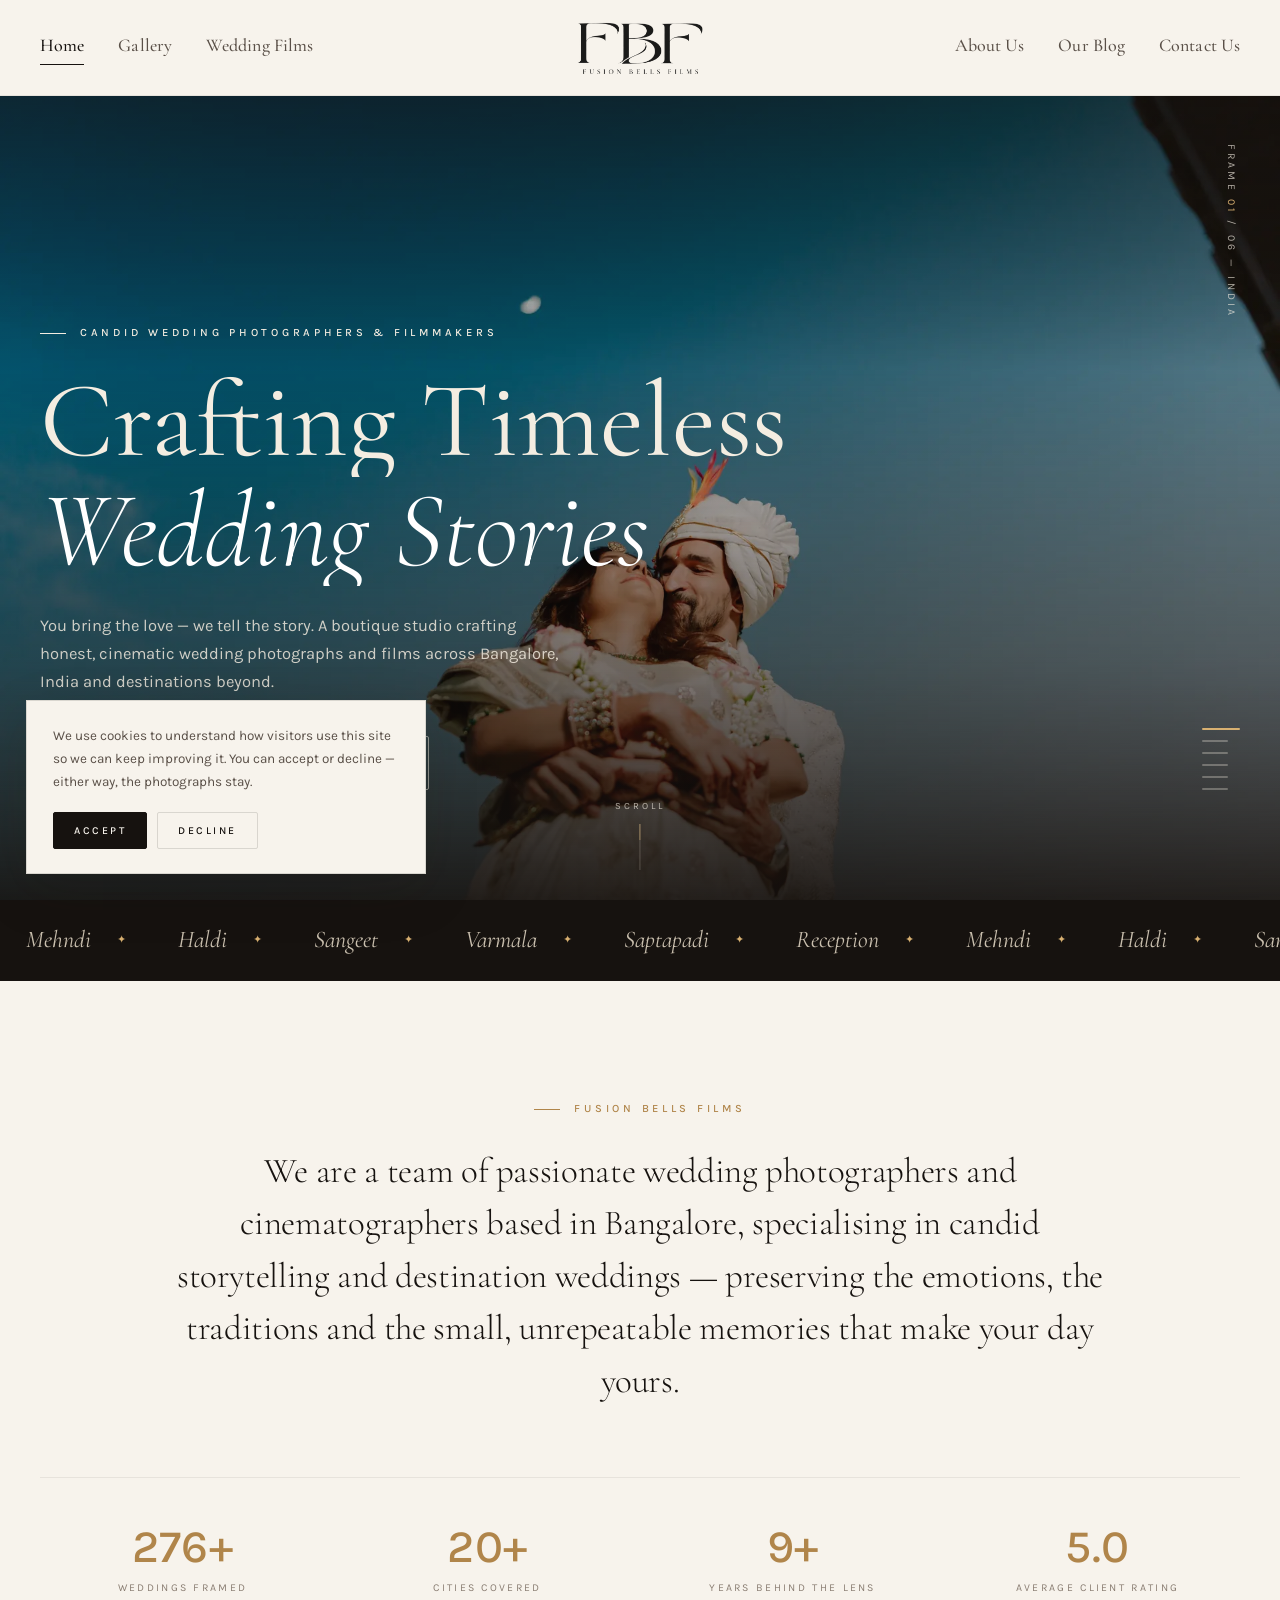
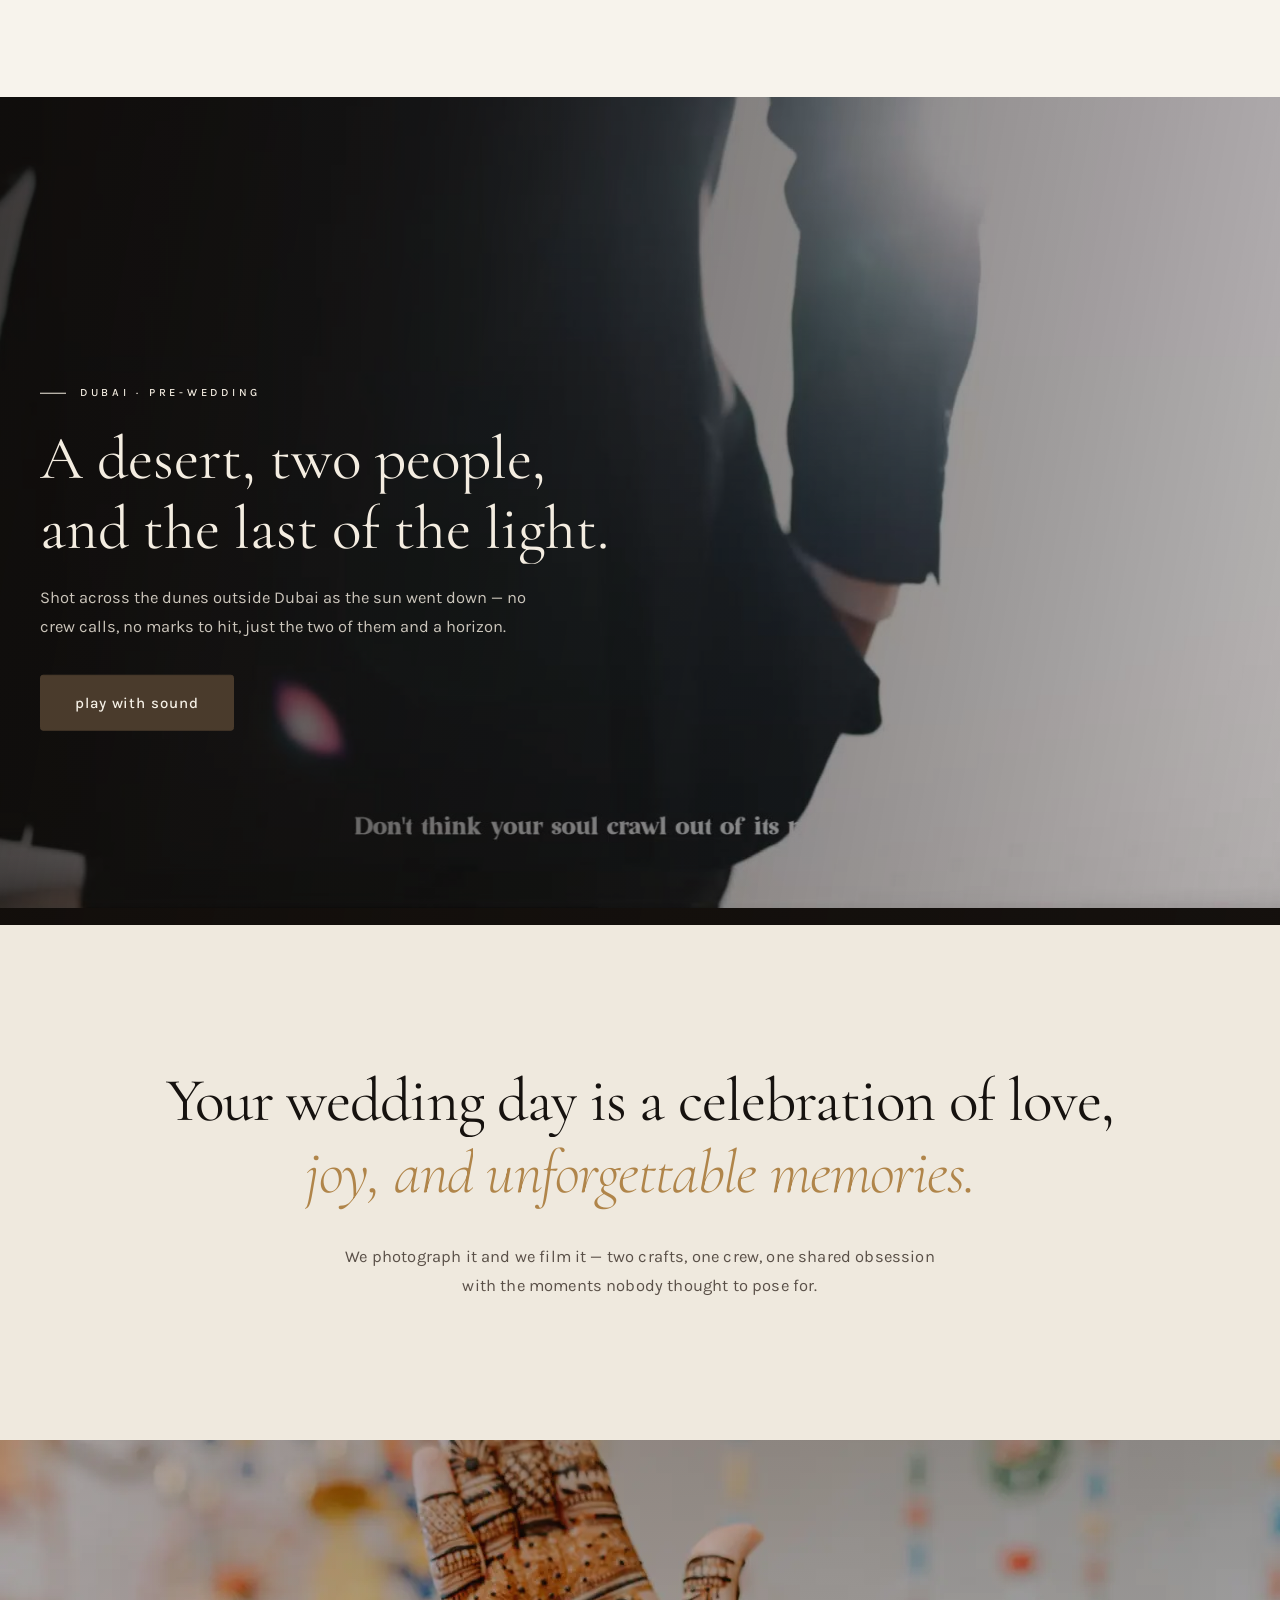
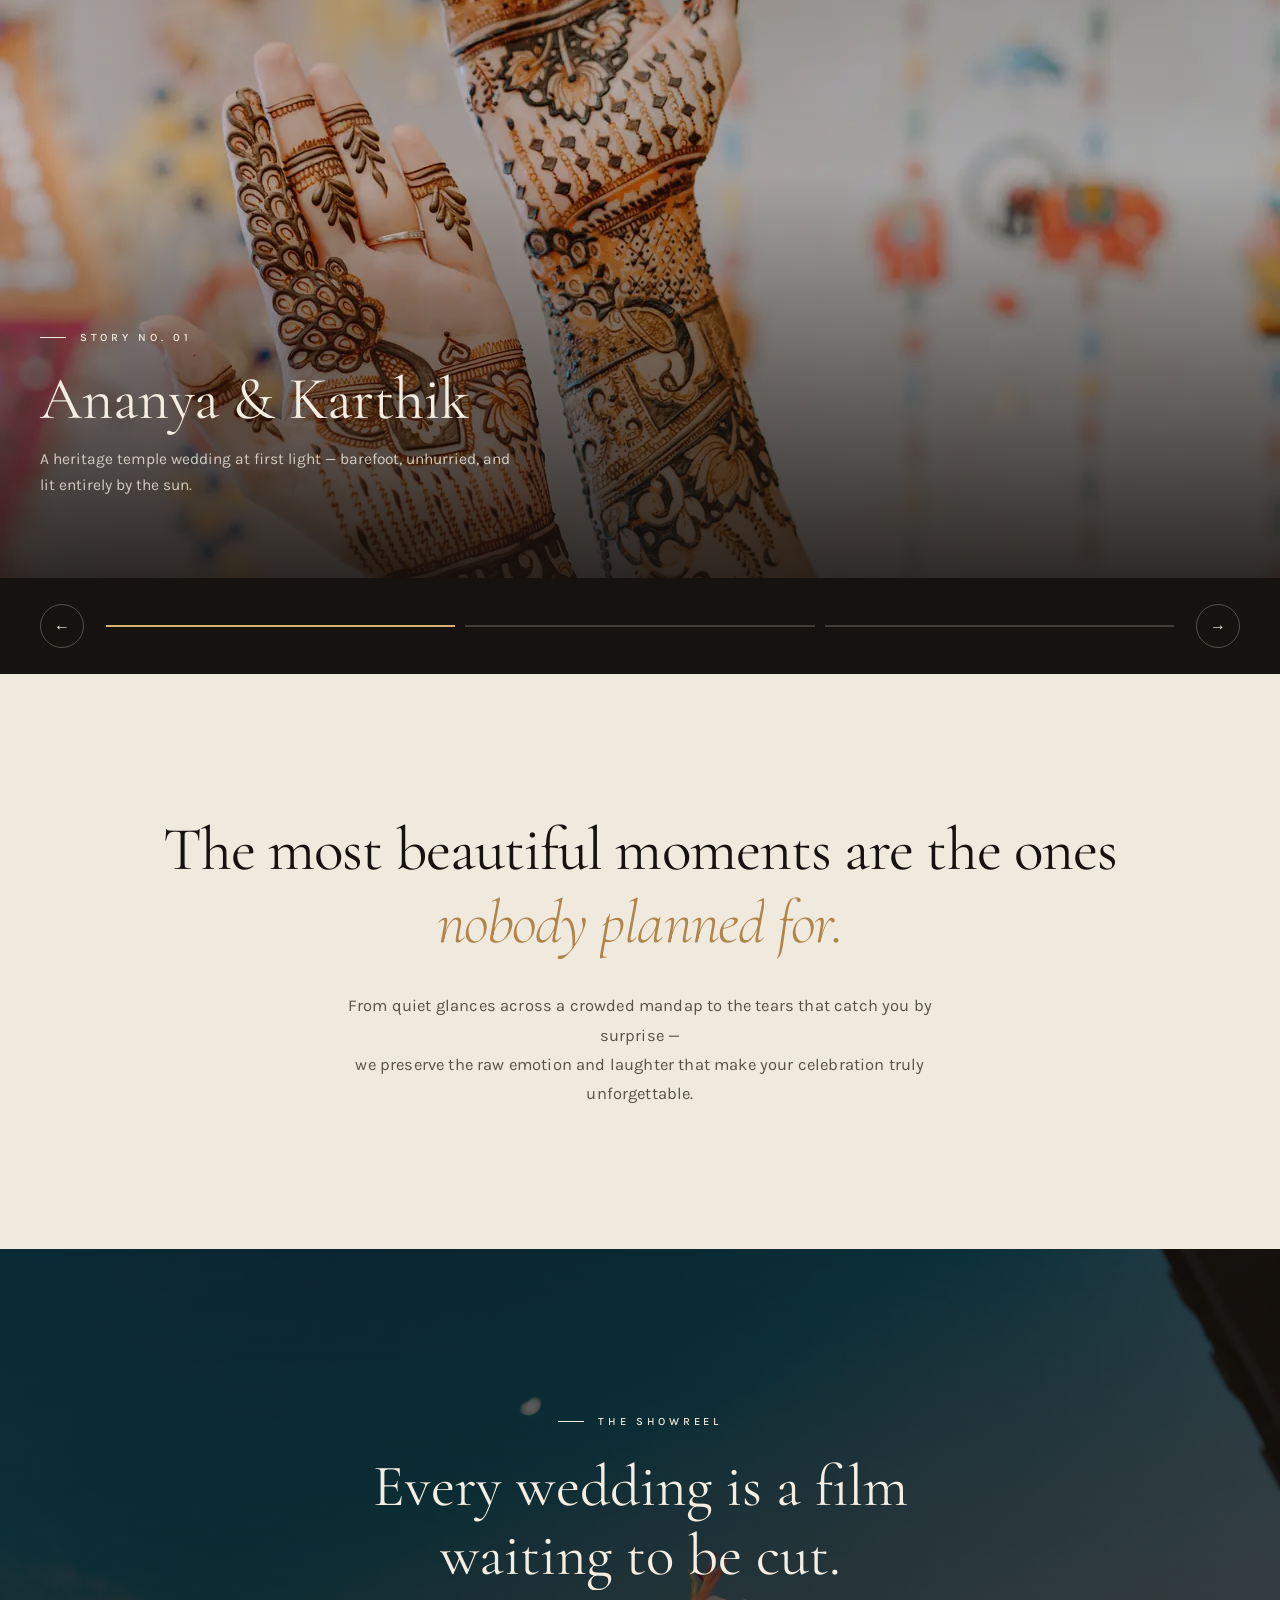
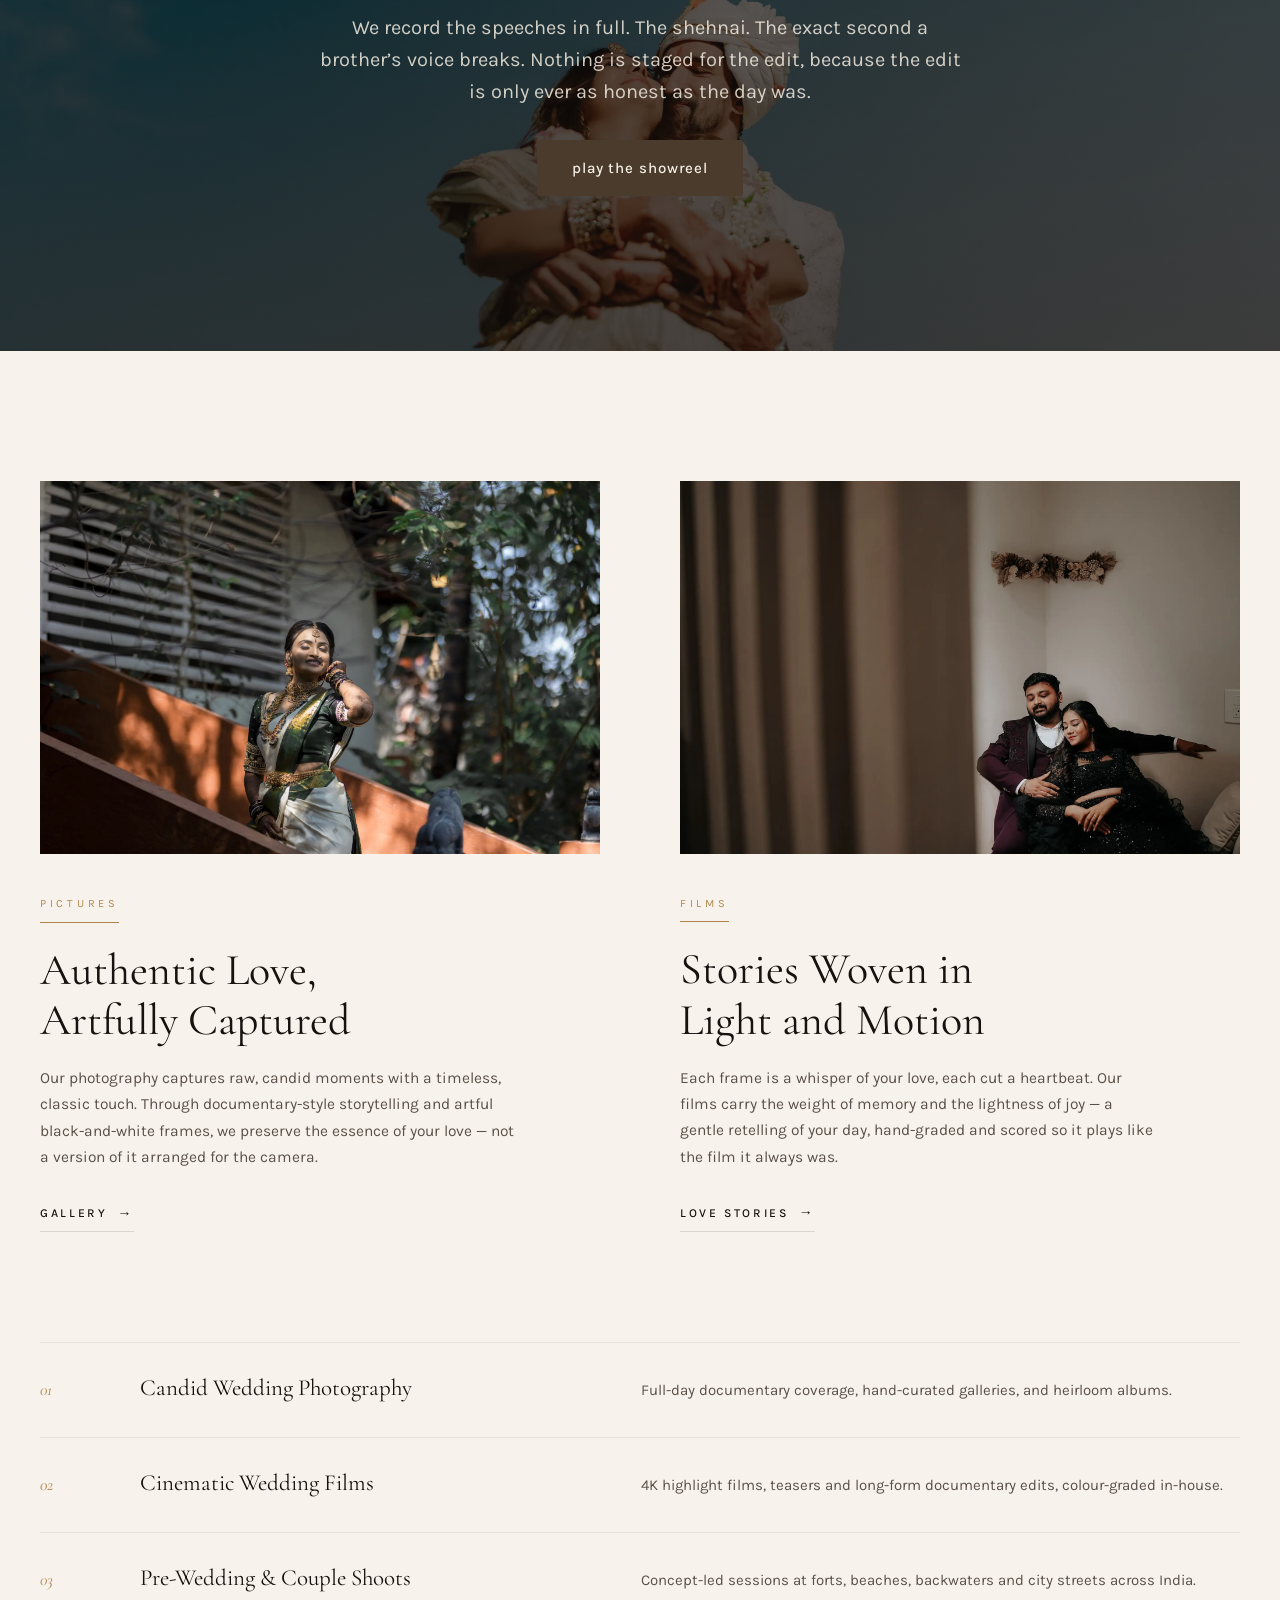
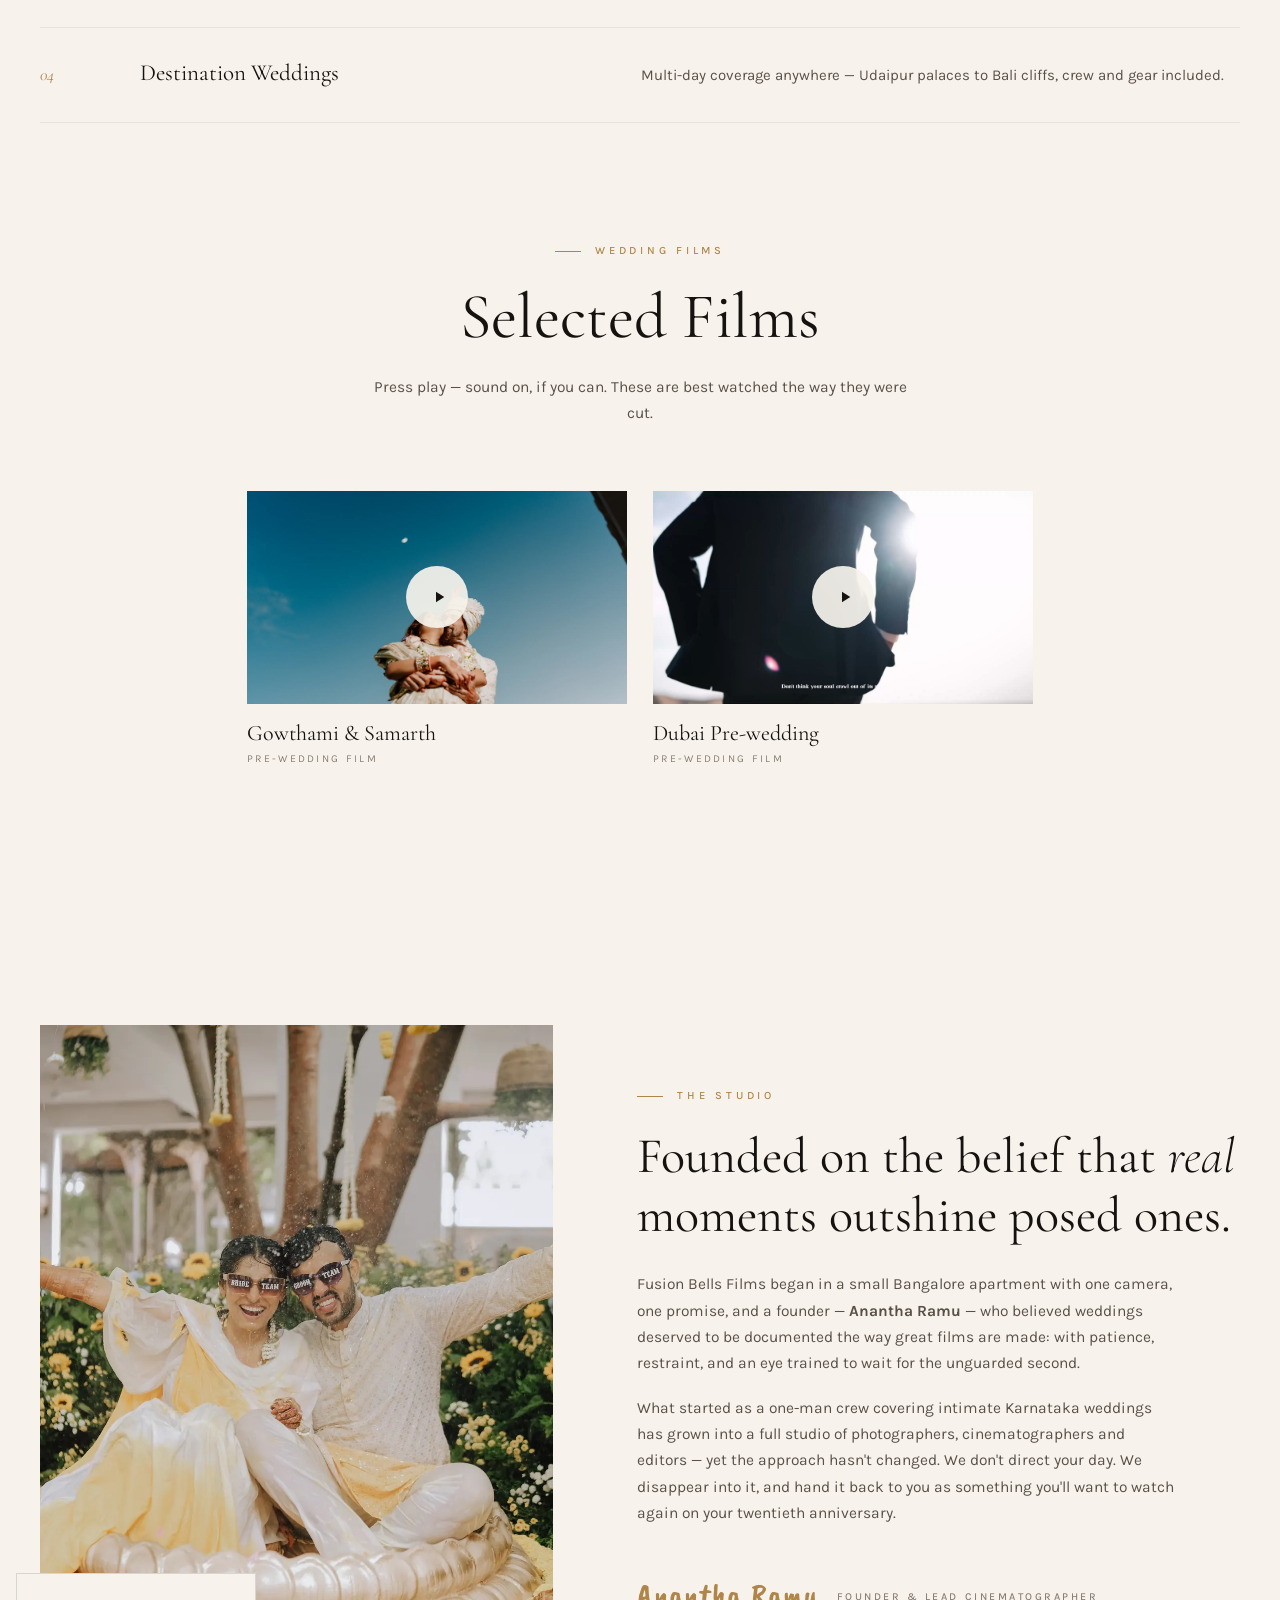
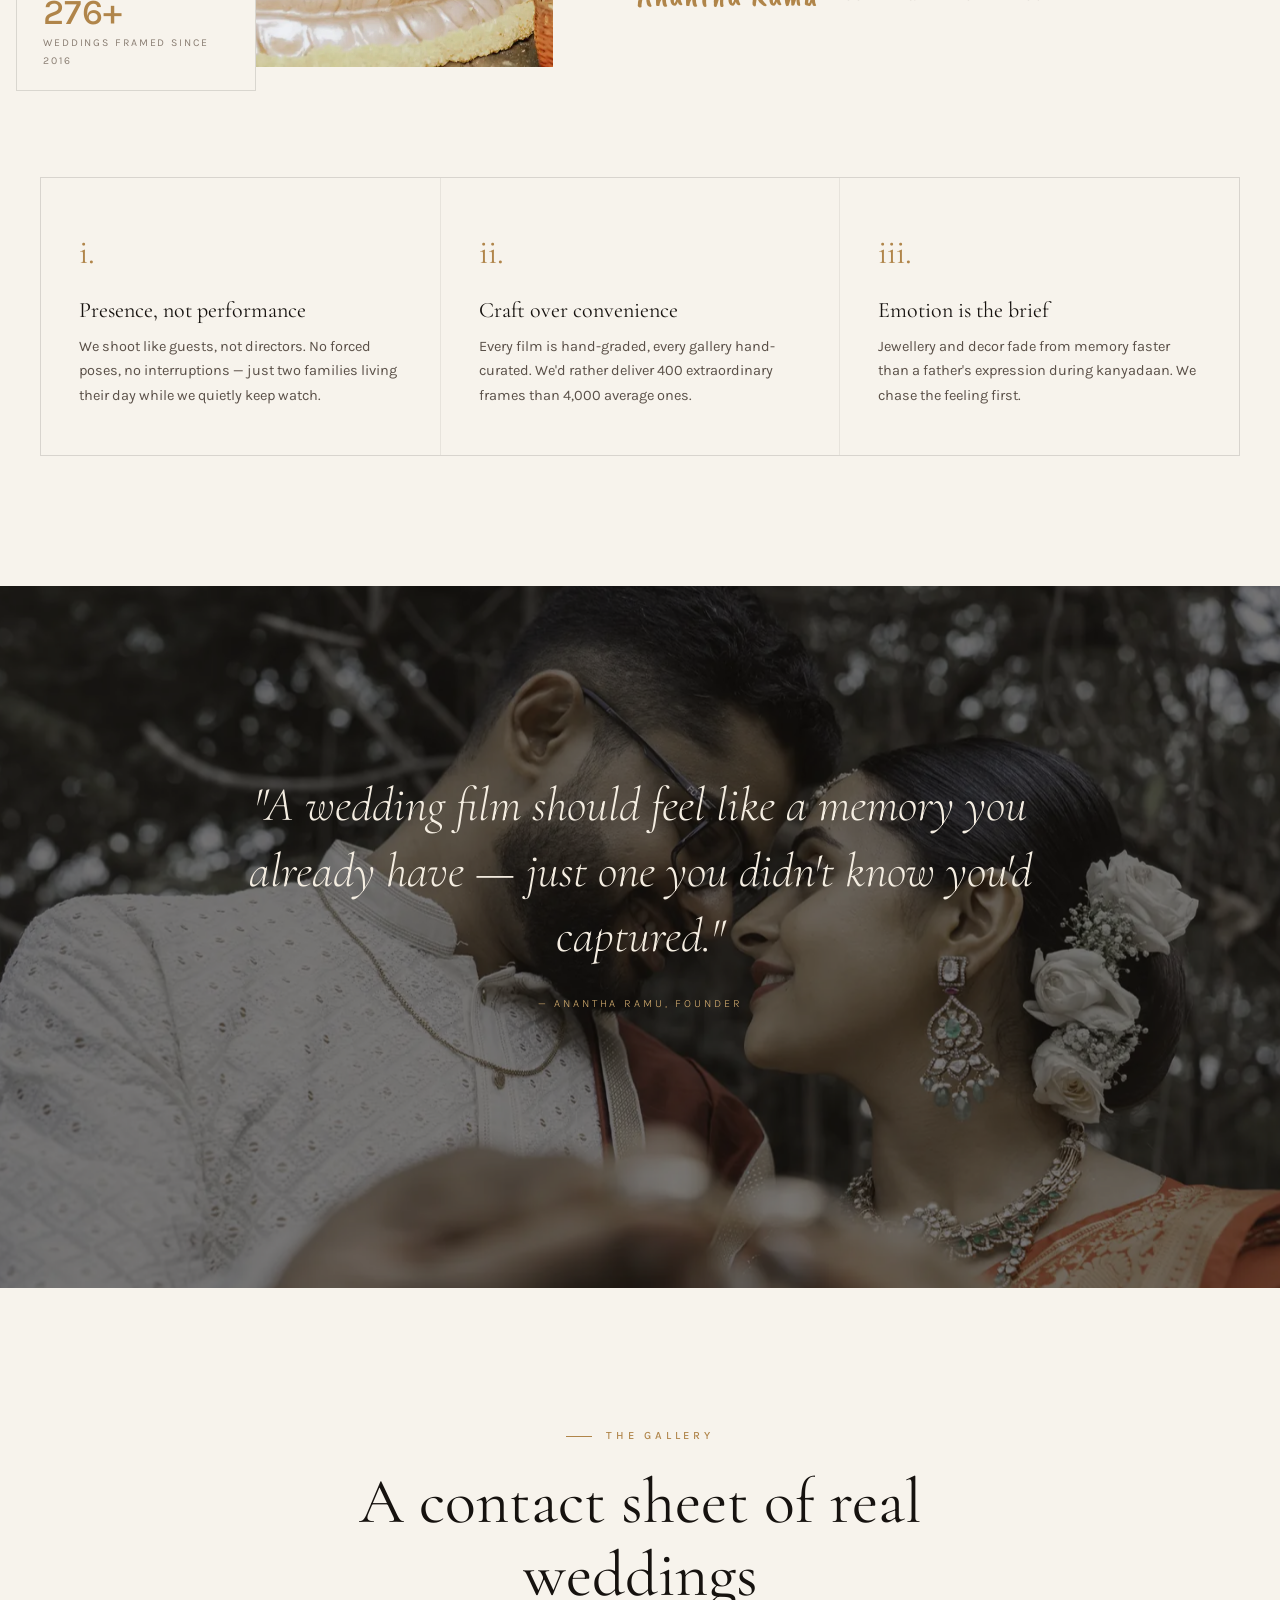
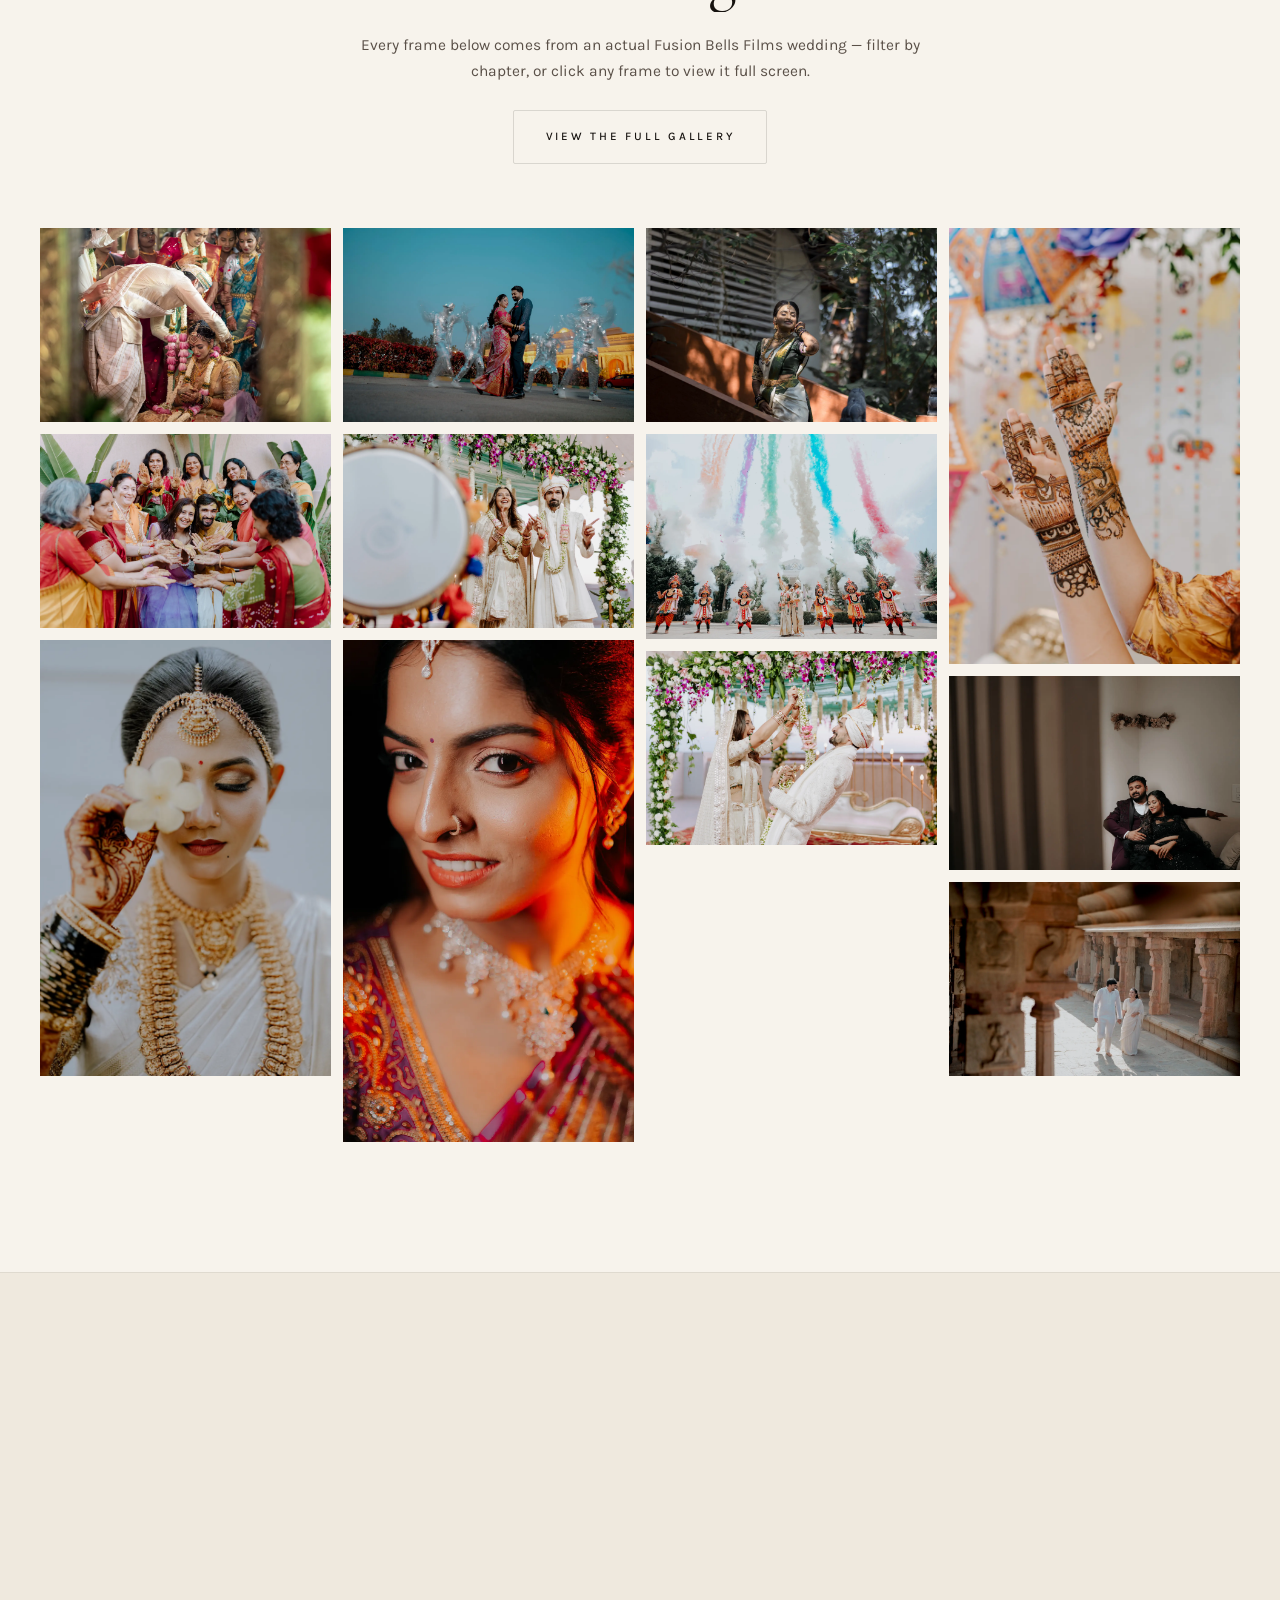
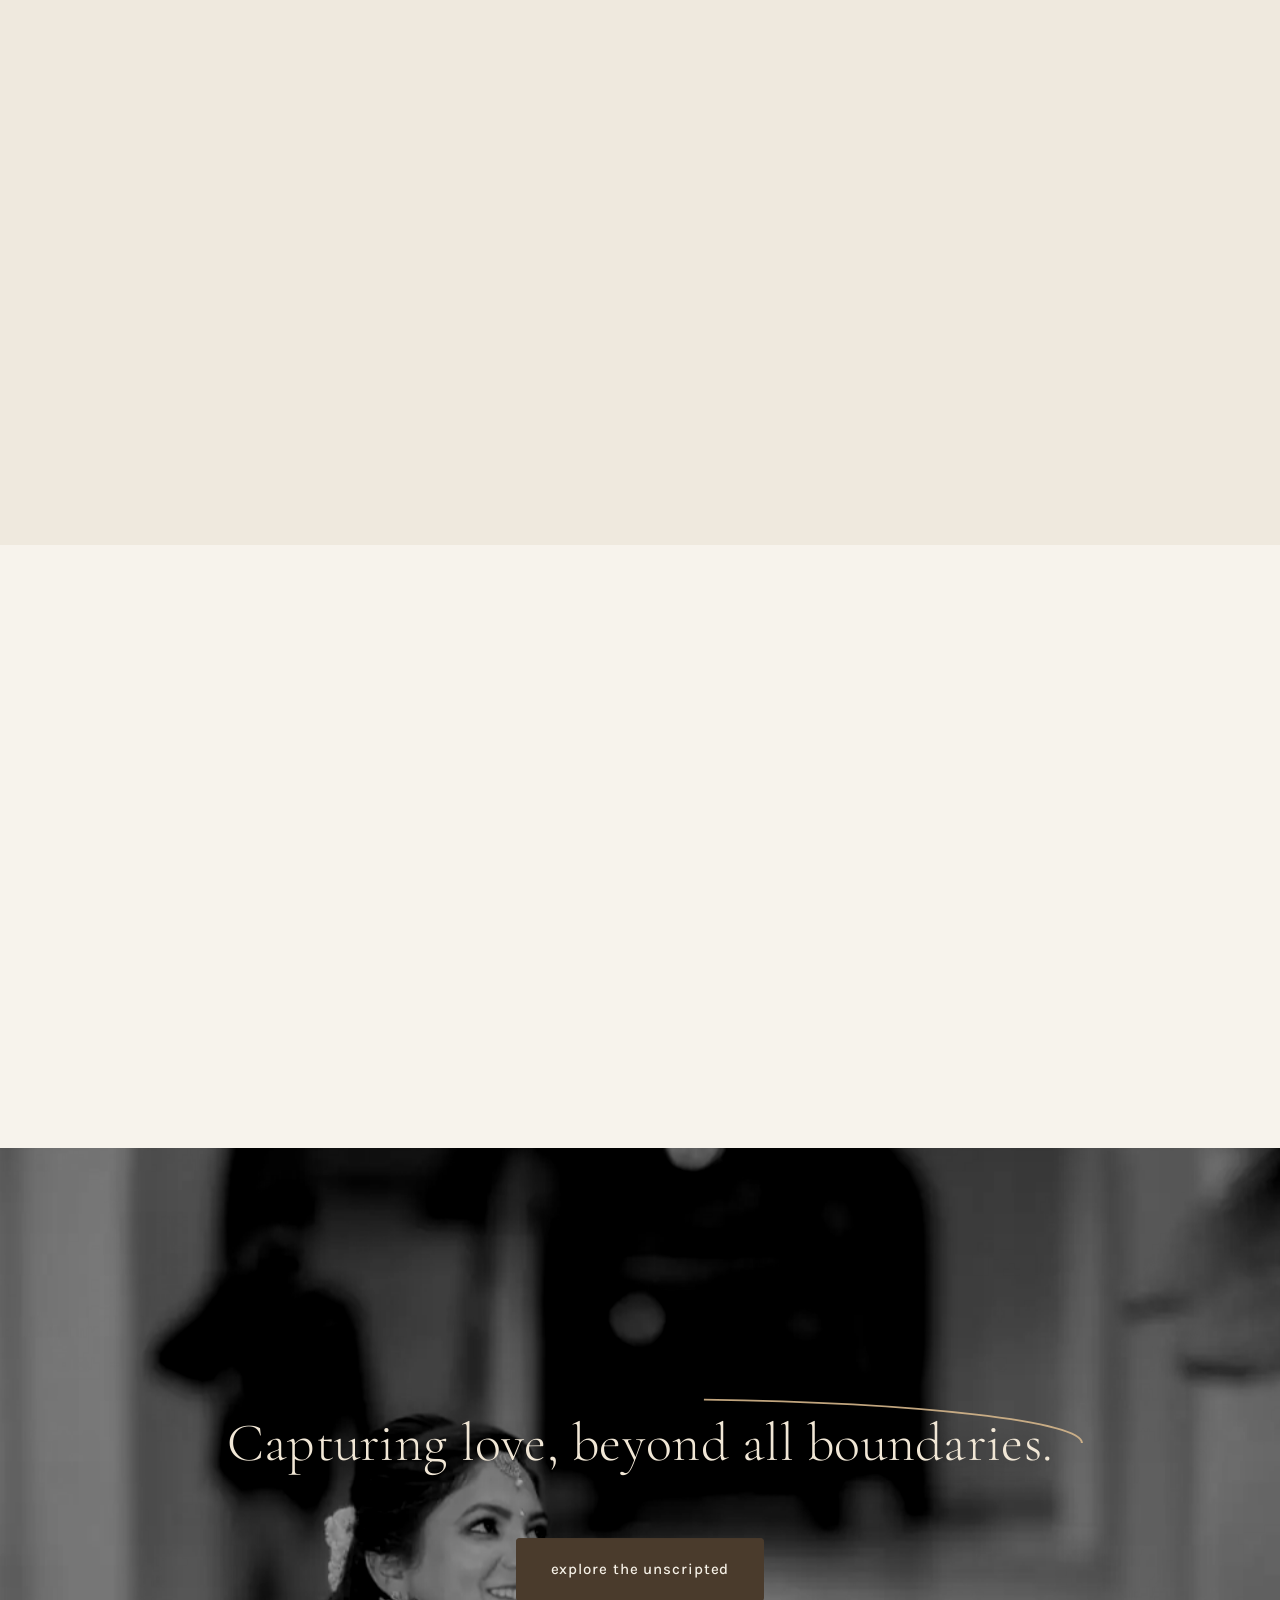
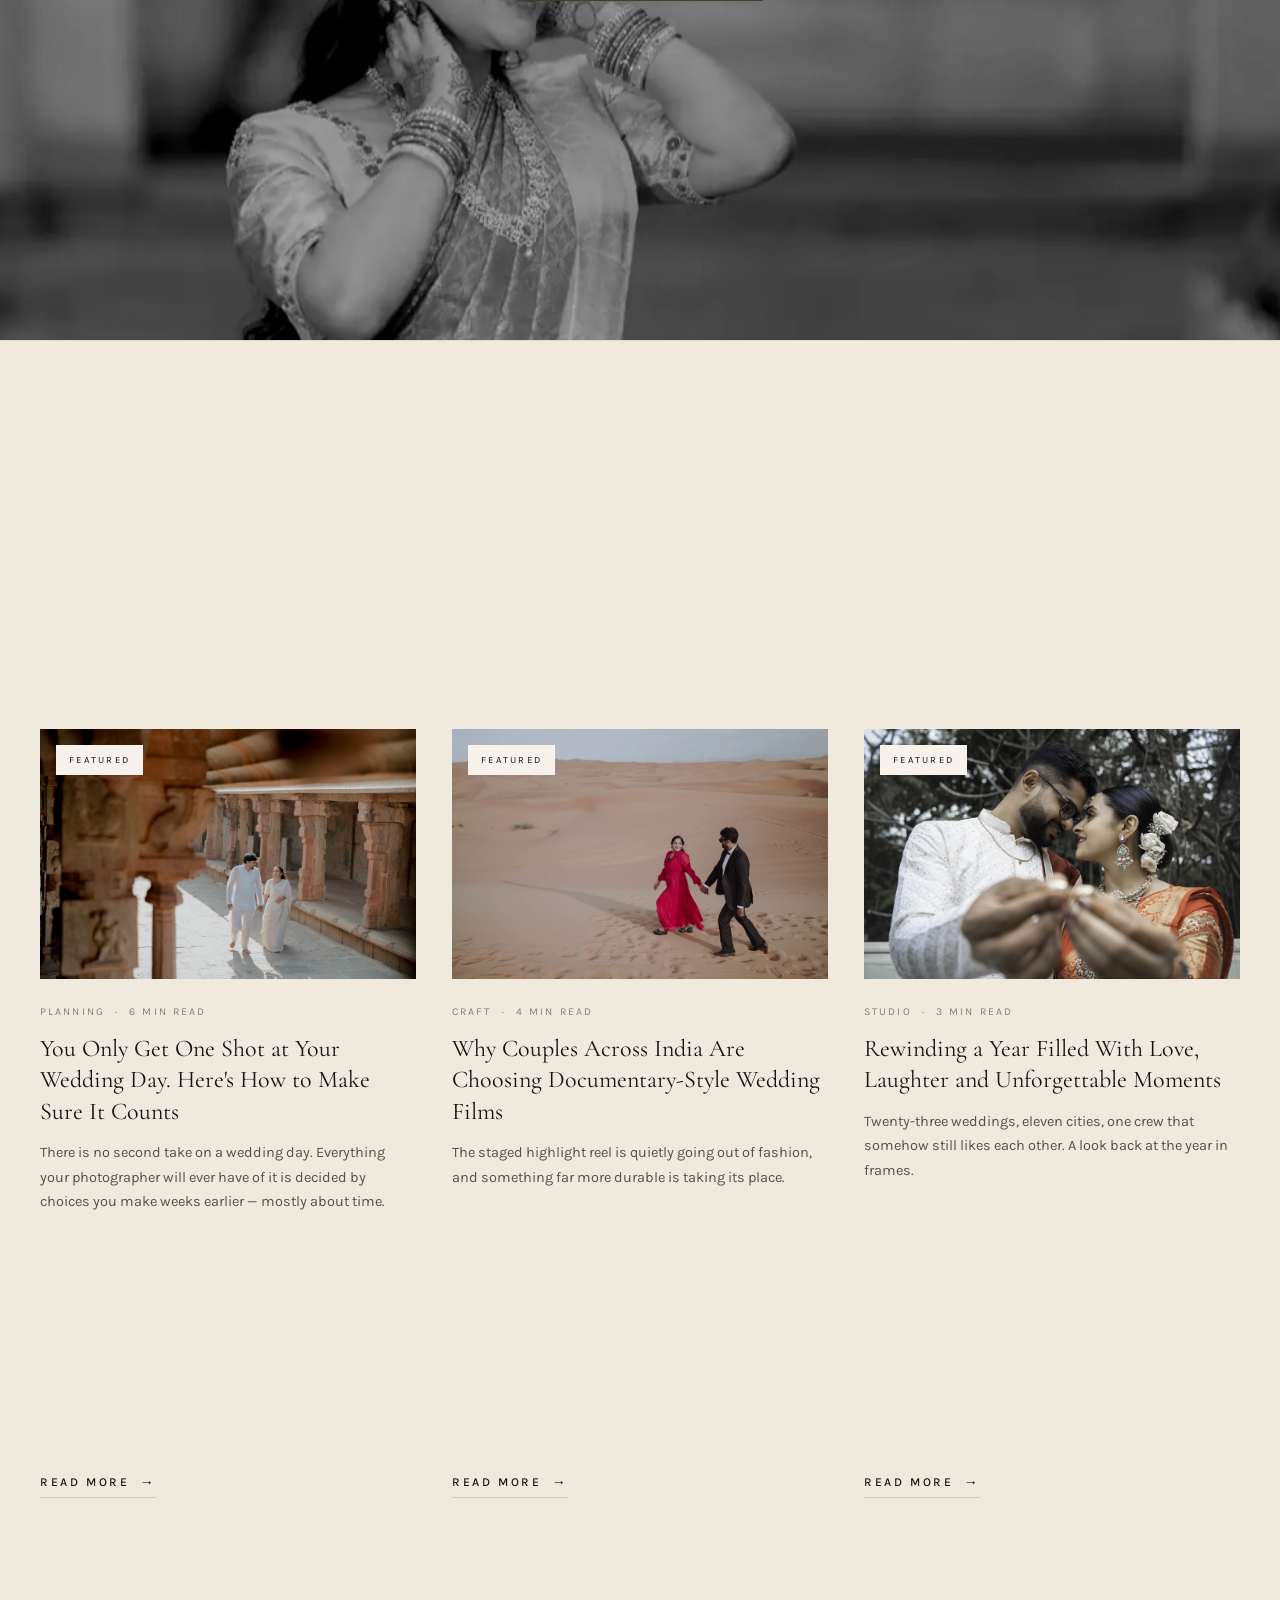
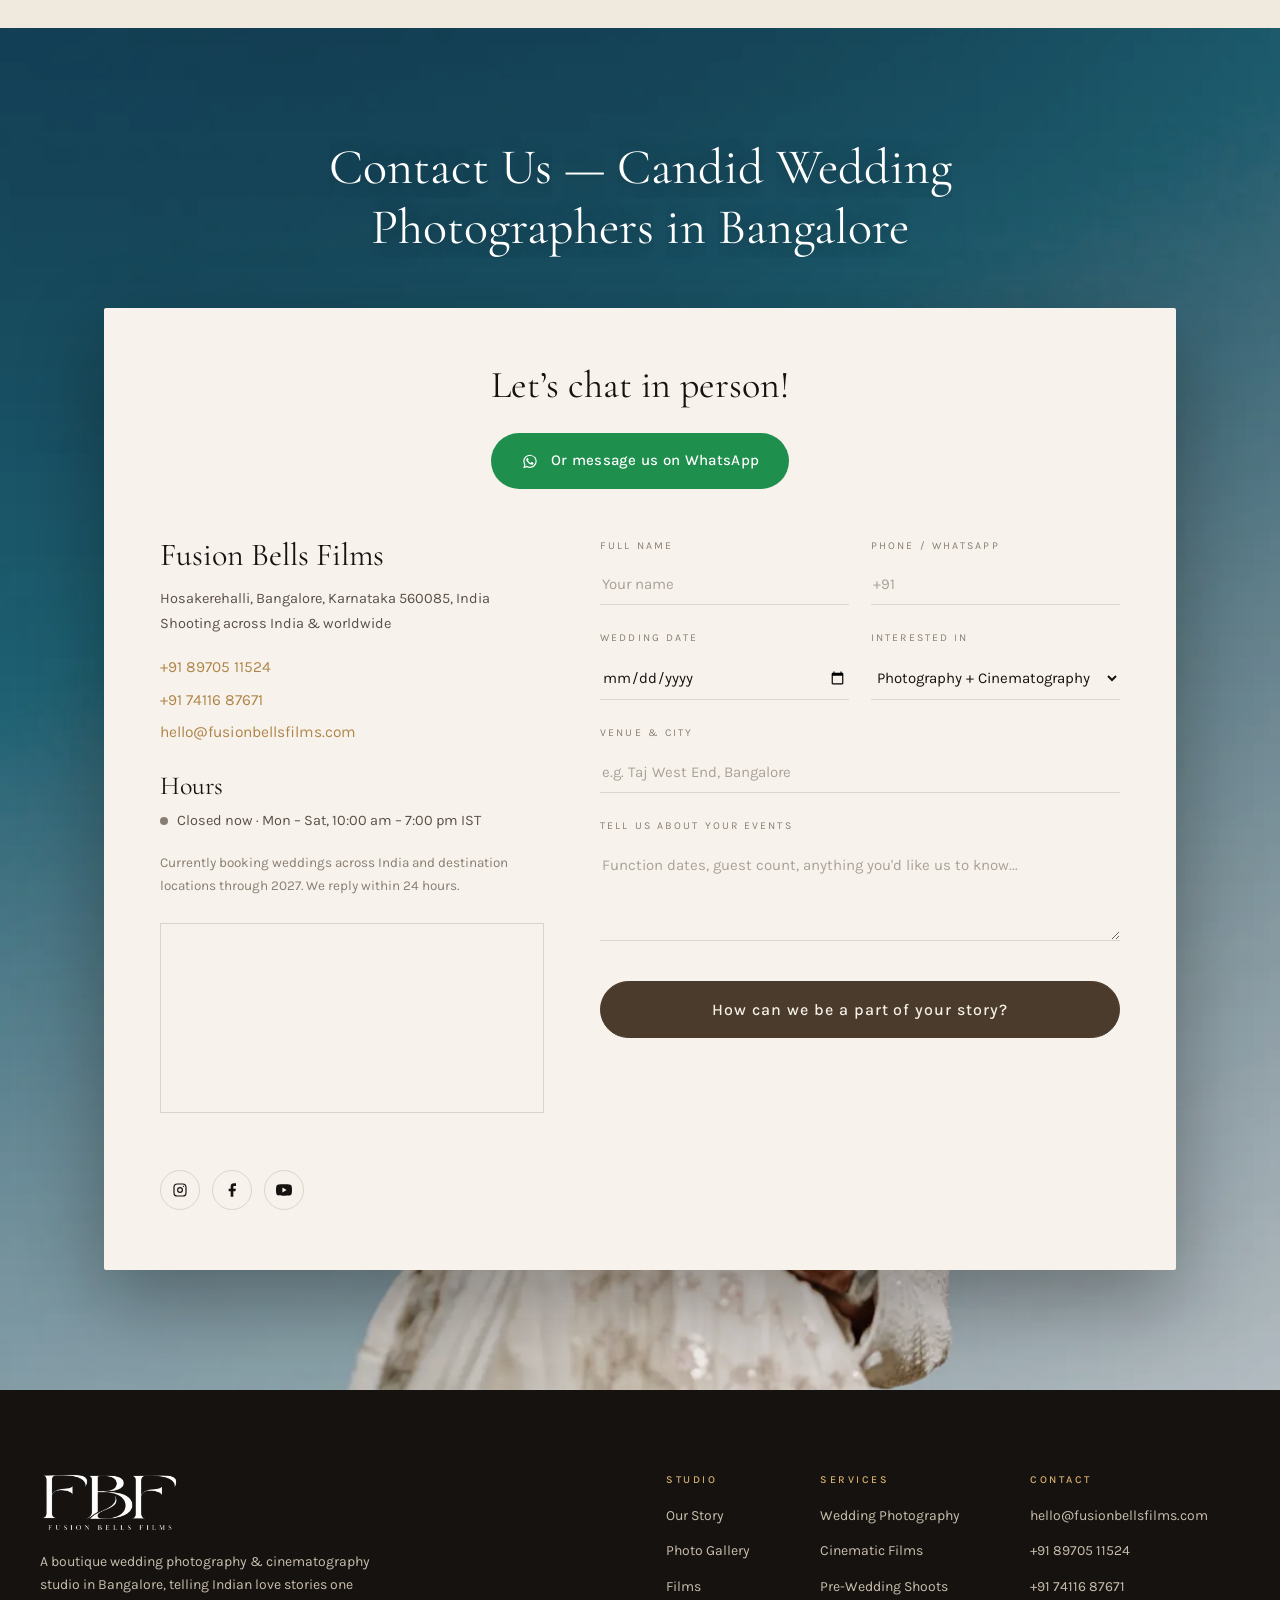
==== index.html @ 13d05eb2 "Update sitemap.xml with canonical image metadata and sync schema NAP address with Google Business Pr" ====
<!DOCTYPE html>
<html lang="en">
<head>
<meta charset="UTF-8">
<meta name="viewport" content="width=device-width, initial-scale=1.0">

<!-- Primary SEO Meta Tags -->
<title>Fusion Bells Films — Best Cinematic Wedding Photography & Films in India | Bangalore, Mumbai, Delhi, Goa</title>
<meta name="title" content="Fusion Bells Films — Best Cinematic Wedding Photography & Films in India | Bangalore, Mumbai, Delhi, Goa">
<meta name="description" content="Fusion Bells Films is India's premier luxury wedding photography & cinematic videography studio. Based in Bangalore, we capture candid moments, royal aesthetics & unforgettable love stories across India — Mumbai, Delhi, Goa, Jaipur, Udaipur, Kerala, Hyderabad & destination weddings worldwide. Led by award-winning cinematographer Anantha Ramu.">
<meta name="keywords" content="wedding photography india, best wedding photographer india, cinematic wedding films india, candid wedding photography, luxury indian wedding photographer, destination wedding photographer india, wedding photographer bengaluru, wedding photographer mumbai, wedding photographer delhi, wedding photographer goa, wedding photographer jaipur, wedding photographer udaipur, wedding photographer hyderabad, wedding photographer kerala, wedding photographer chennai, south indian wedding photography, north indian wedding photography, hindu wedding photographer, pre-wedding shoot india, couple shoot locations india, wedding videography india, 4k wedding film india, wedding cinematography, bridal portrait photography india, mehendi photography, haldi ceremony photographer, sangeet night photographer, reception photography india">
<meta name="author" content="Fusion Bells Films — Anantha Ramu">
<meta name="robots" content="index, follow, max-image-preview:large, max-snippet:-1, max-video-preview:-1">
<link rel="canonical" href="https://fusionbellsfilms.com/">

<!-- Geo & Local SEO — Primary: Bangalore, Serving: All India -->
<meta name="geo.region" content="IN">
<meta name="geo.placename" content="India">
<meta name="geo.position" content="12.9333305;77.5361861">
<meta name="ICBM" content="12.9333305, 77.5361861">

<!-- Open Graph / Facebook / WhatsApp -->
<meta property="og:type" content="website">
<meta property="og:url" content="https://fusionbellsfilms.com/">
<meta property="og:title" content="Fusion Bells Films — India's Best Cinematic Wedding Photography & Films">
<meta property="og:description" content="India's premier luxury wedding photography & cinematic videography studio. Crafting honest, cinematic love stories across Bangalore, Mumbai, Delhi, Goa, Jaipur, Udaipur, Kerala & worldwide destination weddings.">
<meta property="og:image" content="https://lh3.googleusercontent.com/d/1tW6i02qYJrr94DZh-M144HtvmTKJtkH-=w1200">
<meta property="og:site_name" content="Fusion Bells Films">
<meta property="og:locale" content="en_IN">

<!-- Twitter Cards -->
<meta name="twitter:card" content="summary_large_image">
<meta name="twitter:url" content="https://fusionbellsfilms.com/">
<meta name="twitter:title" content="Fusion Bells Films — India's Best Cinematic Wedding Photography & Films">
<meta name="twitter:description" content="Every vow, told like a film. India's premier luxury wedding photography & cinematography — Bangalore, Mumbai, Delhi, Goa, Jaipur, Udaipur, Kerala & worldwide.">
<meta name="twitter:image" content="https://lh3.googleusercontent.com/d/1tW6i02qYJrr94DZh-M144HtvmTKJtkH-=w1200">

<!-- Theme & Mobile styling -->
<meta name="theme-color" content="#F7F3EC">
<meta name="msapplication-TileColor" content="#14100D">

<!-- Fonts & Preconnect -->
<link rel="preconnect" href="https://fonts.googleapis.com">
<link rel="preconnect" href="https://fonts.gstatic.com" crossorigin>
<link href="https://fonts.googleapis.com/css2?family=Bodoni+Moda:opsz,wght@6..96,600;6..96,700&family=Caveat+Brush&family=Cormorant+Garamond:ital,wght@0,300;0,400;0,500;0,600;1,300;1,400;1,500&family=Karla:ital,wght@0,300;0,400;0,500;0,600;1,400&family=Kaushan+Script&family=Permanent+Marker&family=Playfair+Display:ital,wght@0,600;0,700;1,600&family=Plus+Jakarta+Sans:wght@500;600;700&family=Sedgwick+Ave+Display&display=swap" rel="stylesheet">
<link rel="icon" type="image/png" href="images/logo-mark.png">
<link rel="stylesheet" href="styles.css">

<!-- JSON-LD Structured Data Schema for Google Rich Snippets -->
<script type="application/ld+json">
{
  "@context": "https://schema.org",
  "@type": ["PhotographyBusiness", "ProfessionalService", "LocalBusiness"],
  "name": "Fusion Bells Films",
  "alternateName": "Fusion Bells Wedding Photography & Cinematography",
  "image": "https://lh3.googleusercontent.com/d/1tW6i02qYJrr94DZh-M144HtvmTKJtkH-=w1200",
  "@id": "https://fusionbellsfilms.com/#business",
  "url": "https://fusionbellsfilms.com/",
  "telephone": "+91-8970511524",
  "contactPoint": [
    { "@type": "ContactPoint", "telephone": "+91-8970511524", "contactType": "customer service", "areaServed": "IN" },
    { "@type": "ContactPoint", "telephone": "+91-7411687671", "contactType": "bookings", "areaServed": "IN" }
  ],
  "email": "hello@fusionbellsfilms.com",
  "priceRange": "₹₹₹",
  "openingHoursSpecification": {
    "@type": "OpeningHoursSpecification",
    "dayOfWeek": ["Monday","Tuesday","Wednesday","Thursday","Friday","Saturday"],
    "opens": "10:00",
    "closes": "19:00"
  },
  "founder": {
    "@type": "Person",
    "name": "Anantha Ramu",
    "jobTitle": "Founder & Lead Cinematographer"
  },
  "address": {
    "@type": "PostalAddress",
    "streetAddress": "59/21, 8th Main, 6th Cross Rd, Dwaraka Nagar, Hosakerehalli",
    "addressLocality": "Bengaluru",
    "addressRegion": "Karnataka",
    "postalCode": "560085",
    "addressCountry": "IN"
  },
  "geo": {
    "@type": "GeoCoordinates",
    "latitude": 12.9333305,
    "longitude": 77.5361861
  },
  "areaServed": [
    { "@type": "Country", "name": "India" },
    { "@type": "City", "name": "Bangalore" },
    { "@type": "City", "name": "Mysuru" },
    { "@type": "City", "name": "Mumbai" },
    { "@type": "City", "name": "Delhi" },
    { "@type": "City", "name": "Goa" },
    { "@type": "City", "name": "Jaipur" },
    { "@type": "City", "name": "Udaipur" },
    { "@type": "City", "name": "Hyderabad" },
    { "@type": "City", "name": "Chennai" },
    { "@type": "City", "name": "Kochi" },
    { "@type": "City", "name": "Pune" },
    { "@type": "City", "name": "Kolkata" },
    { "@type": "City", "name": "Ahmedabad" },
    { "@type": "AdministrativeArea", "name": "Karnataka" },
    { "@type": "AdministrativeArea", "name": "Kerala" },
    { "@type": "AdministrativeArea", "name": "Rajasthan" },
    { "@type": "AdministrativeArea", "name": "Maharashtra" },
    { "@type": "AdministrativeArea", "name": "Tamil Nadu" }
  ],
  "aggregateRating": {
    "@type": "AggregateRating",
    "ratingValue": "5",
    "bestRating": "5",
    "ratingCount": "180"
  },
  "sameAs": [
    "https://instagram.com/fusionbellsfilms",
    "https://facebook.com/fusionbellsfilms",
    "https://youtube.com/@fusionbellsfilms"
  ],
  "hasOfferCatalog": {
    "@type": "OfferCatalog",
    "name": "Wedding Media Services",
    "itemListElement": [
      {
        "@type": "Offer",
        "itemOffered": {
          "@type": "Service",
          "name": "Candid Wedding Photography",
          "description": "High-end candid wedding photography across India — capturing real, unposed moments at Hindu, Muslim, Christian & Sikh weddings."
        }
      },
      {
        "@type": "Offer",
        "itemOffered": {
          "@type": "Service",
          "name": "Cinematic Wedding Films",
          "description": "4K cinematic wedding highlight films, teasers & documentary storytelling — available across all Indian cities and international destinations."
        }
      },
      {
        "@type": "Offer",
        "itemOffered": {
          "@type": "Service",
          "name": "Pre-Wedding & Couple Shoots",
          "description": "Artistic, concept-driven couple and pre-wedding photo/video sessions at iconic Indian locations — Goa beaches, Rajasthan forts, Kerala backwaters, Himalayan mountains & more."
        }
      },
      {
        "@type": "Offer",
        "itemOffered": {
          "@type": "Service",
          "name": "Destination Wedding Coverage",
          "description": "Complete multi-day destination wedding coverage — palace weddings in Udaipur & Jaipur, beach weddings in Goa & Kerala, luxury resort weddings across India, Thailand, Bali, Dubai & Europe."
        }
      }
    ]
  }
}
</script>
</head>
<body>

<!-- ============ PAGE LOADER ============ -->
<div class="loader" id="loader">
  <div class="loader-inner">
    <img src="images/logo-wordmark.png" alt="" class="loader-mark">
    <span class="loader-word">Fusion Bells Films</span>
    <span class="loader-bar"><i></i></span>
  </div>
</div>

<!-- ============ NAV ============ -->
<header class="site-nav" id="siteNav">
  <div class="wrap nav-inner">
    <nav class="nav-links nav-left" aria-label="Primary">
      <a href="#home">Home</a>
      <a href="gallery.html">Gallery</a>
      <a href="#films">Wedding Films</a>
    </nav>

    <a href="#home" class="brand" aria-label="Fusion Bells Films — home">
      <img src="images/logo-wordmark.png" alt="Fusion Bells Films" class="brand-mark">
    </a>

    <nav class="nav-links nav-right" aria-label="Secondary">
      <a href="#story">About Us</a>
      <a href="#journal">Our Blog</a>
      <a href="#contact">Contact Us</a>
    </nav>

    <button class="nav-toggle" id="navToggle" aria-label="Open menu" aria-expanded="false">
      <span class="nt-label" id="ntLabel">Menu</span>
      <span class="nt-bars"><i></i><i></i></span>
    </button>
  </div>
  <div class="scroll-progress" aria-hidden="true"><i id="scrollProgress"></i></div>
</header>

<!-- ============ FULLSCREEN MENU OVERLAY ============ -->
<div class="menu-overlay" id="menuOverlay">
  <div class="menu-inner wrap">
    <div class="menu-links">
      <a href="#home"><em>01</em>Home</a>
      <a href="gallery.html"><em>02</em>Gallery</a>
      <a href="#films"><em>03</em>Wedding Films</a>
      <a href="#story"><em>04</em>About Us</a>
      <a href="#reviews"><em>05</em>Reviews</a>
      <a href="#journal"><em>06</em>Our Blog</a>
      <a href="#contact"><em>07</em>Contact Us</a>
    </div>
    <div class="menu-aside">
      <div class="ma-block">
        <span class="lbl">Studio</span>
        <p>Hosakerehalli, Bangalore 560085<br>Shooting across India &amp; worldwide</p>
      </div>
      <div class="ma-block">
        <span class="lbl">Enquiries</span>
        <p><a href="tel:+918970511524">+91 89705 11524</a><br><a href="tel:+917411687671">+91 74116 87671</a><br><a href="mailto:hello@fusionbellsfilms.com">hello@fusionbellsfilms.com</a></p>
      </div>
      <div class="ma-block">
        <span class="lbl">Follow</span>
        <p><a href="https://instagram.com/fusionbellsfilms" target="_blank" rel="noopener">Instagram</a> &nbsp;/&nbsp; <a href="https://youtube.com/@fusionbellsfilms" target="_blank" rel="noopener">YouTube</a> &nbsp;/&nbsp; <a href="https://facebook.com/fusionbellsfilms" target="_blank" rel="noopener">Facebook</a></p>
      </div>
    </div>
  </div>
</div>

<!-- ============ HERO CAROUSEL ============ -->
<section class="hero" id="home" data-fx="hero">
  <div class="hero-slides" id="heroSlides" data-fx-bg>
    <div class="hero-slide active" style="background-image:url('images/embrace-sky.webp')"></div>
    <div class="hero-slide" style="background-image:url('images/smoke-cannons.webp')"></div>
    <div class="hero-slide" style="background-image:url('images/hero-garland.webp')"></div>
    <div class="hero-slide" style="background-image:url('images/haldi-hands-circle.webp')"></div>
    <div class="hero-slide" style="background-image:url('images/varmala-moment.webp')"></div>
    <div class="hero-slide" style="background-image:url('images/mandap-laughter.webp')"></div>
  </div>

  <!-- Showcase film. src is attached by app.js only on wide screens, with data
       saving off and motion allowed; the photo carousel above is the fallback. -->
  <video class="hero-video" id="heroVideo" data-fx-bg muted loop playsinline preload="none"
         aria-hidden="true"></video>

  <button class="hero-sound" id="heroSound" type="button" hidden aria-label="Turn sound on">
    <svg viewBox="0 0 24 24" width="16" height="16" fill="currentColor" aria-hidden="true"><path d="M4 9v6h4l5 4V5L8 9H4z"/></svg>
    <span id="heroSoundLabel">Sound on</span>
  </button>

  <div class="hero-frame-count" data-fx-chrome>FRAME <span id="frameNo">01</span> / 06 — INDIA</div>

  <div class="wrap hero-content" data-fx-copy>
    <div class="hero-text">
      <span class="eyebrow light">Candid Wedding Photographers &amp; Filmmakers</span>
      <h1 class="hero-title split">Crafting Timeless<br><span class="italic">Wedding Stories</span></h1>
      <p class="hero-sub">You bring the love — we tell the story. A boutique studio crafting honest, cinematic wedding photographs and films across Bangalore, India and destinations beyond.</p>
      <div class="hero-actions">
        <a href="#work" class="btn btn-solid">View the gallery</a>
        <a href="#contact" class="btn btn-ghost-light">Contact us</a>
      </div>
    </div>
  </div>

  <div class="hero-dots" id="heroDots"></div>
  <div class="scroll-cue" data-fx-chrome><span>Scroll</span><span class="line"></span></div>
</section>

<!-- ============ MARQUEE ============ -->
<div class="marquee-band">
  <div class="marquee-track">
    <span>Mehndi</span><span>Haldi</span><span>Sangeet</span><span>Varmala</span><span>Saptapadi</span><span>Reception</span>
    <span>Mehndi</span><span>Haldi</span><span>Sangeet</span><span>Varmala</span><span>Saptapadi</span><span>Reception</span>
  </div>
</div>

<!-- ============ INTRO ============ -->
<section class="intro">
  <div class="wrap intro-inner">
    <span class="eyebrow reveal">Fusion Bells Films</span>
    <p class="intro-lead reveal reveal-d1">We are a team of passionate wedding photographers and cinematographers based in Bangalore, specialising in candid storytelling and destination weddings — preserving the emotions, the traditions and the small, unrepeatable memories that make your day yours.</p>
    <div class="intro-stats">
      <div class="stat reveal reveal-d1"><b class="count" data-to="276">0</b><span>Weddings framed</span></div>
      <div class="stat reveal reveal-d2"><b class="count" data-to="20">0</b><span>Cities covered</span></div>
      <div class="stat reveal reveal-d3"><b class="count" data-to="9">0</b><span>Years behind the lens</span></div>
      <div class="stat reveal reveal-d4"><b>5.0</b><span>Average client rating</span></div>
    </div>
  </div>
</section>

<!-- ============ FEATURE FILM BAND (Dubai) ============ -->
<section class="film-feature" data-fx="drift" data-fx-scale="1.20">
  <div class="ff-media" data-fx-target>
    <img class="ff-poster" src="images/dubai-poster.jpg" alt="Pre-wedding shoot in the Dubai desert at golden hour" loading="lazy">
    <video class="ff-video" id="featureVideo" muted loop playsinline preload="none" aria-hidden="true"></video>
  </div>
  <span class="ff-veil"></span>

  <div class="wrap ff-copy" data-fx-counter>
    <span class="eyebrow light">Dubai &middot; Pre-wedding</span>
    <h2 class="split">A desert, two people,<br>and the last of the light.</h2>
    <p>Shot across the dunes outside Dubai as the sun went down &mdash; no crew calls, no marks to hit, just the two of them and a horizon.</p>
    <button class="btn btn-slab" type="button" data-film-key="dubai" hidden>Play with sound</button>
  </div>
</section>

<!-- ============ VALUE / QUOTE PROPOSITION ============ -->
<section class="value">
  <div class="wrap">
    <h2 class="value-line split reveal">Your wedding day is a celebration of love,<br><span class="italic">joy, and unforgettable memories.</span></h2>
    <p class="value-sub reveal reveal-d2">We photograph it and we film it &mdash; two crafts, one crew, one shared obsession<br class="hide-mob">with the moments nobody thought to pose for.</p>
  </div>
</section>

<!-- ============ FEATURED FULL-WIDTH CAROUSEL ============ -->
<section class="featured" aria-label="Featured stories">
  <div class="feat-viewport">
    <div class="feat-track" id="featTrack">
      <article class="feat-slide" style="background-image:url('images/temple-walk.webp')">
        <div class="feat-copy wrap">
          <span class="eyebrow light">Story No. 01</span>
          <h3>Ananya &amp; Karthik</h3>
          <p>A heritage temple wedding at first light — barefoot, unhurried, and lit entirely by the sun.</p>
        </div>
      </article>
      <article class="feat-slide" style="background-image:url('images/smoke-cannons.webp')">
        <div class="feat-copy wrap">
          <span class="eyebrow light">Story No. 02</span>
          <h3>Ishita &amp; Rohan</h3>
          <p>Smoke cannons, a live band, and a baraat that refused to end before sunrise.</p>
        </div>
      </article>
      <article class="feat-slide" style="background-image:url('images/quiet-couple.webp')">
        <div class="feat-copy wrap">
          <span class="eyebrow light">Story No. 03</span>
          <h3>Meera &amp; Aditya</h3>
          <p>Forty guests, one courtyard, and the quietest ten seconds of the entire day.</p>
        </div>
      </article>
    </div>
  </div>
  <div class="feat-ui wrap">
    <button class="feat-arrow" id="featPrev" aria-label="Previous story">&#8592;</button>
    <div class="feat-bars" id="featBars"></div>
    <button class="feat-arrow" id="featNext" aria-label="Next story">&#8594;</button>
  </div>
</section>

<!-- ============ VALUE / STORYTELLING QUOTE SECTION ============ -->
<section class="value">
  <div class="wrap">
    <h2 class="value-line split reveal">The most beautiful moments are the ones<br><span class="italic">nobody planned for.</span></h2>
    <p class="value-sub reveal reveal-d2">From quiet glances across a crowded mandap to the tears that catch you by surprise &mdash;<br class="hide-mob">we preserve the raw emotion and laughter that make your celebration truly unforgettable.</p>
  </div>
</section>

<!-- ============ SHOWREEL BAND (static) ============ -->
<section class="showreel" id="showreel">
  <div class="showreel-media">
    <img class="showreel-poster" src="images/embrace-sky.webp" alt="" loading="lazy" aria-hidden="true">
    <video class="showreel-video" id="showreelVideo" muted loop playsinline preload="none" aria-hidden="true"></video>
    <span class="showreel-veil"></span>
  </div>

  <div class="wrap showreel-copy">
    <span class="eyebrow light reveal">The Showreel</span>
    <h2 class="split">Every wedding is a film<br>waiting to be cut.</h2>
    <p class="reveal reveal-d2">We record the speeches in full. The shehnai. The exact second a brother&rsquo;s voice breaks. Nothing is staged for the edit, because the edit is only ever as honest as the day was.</p>
    <button class="btn btn-slab sr-play reveal reveal-d3" type="button" data-film-key="showcase" hidden>Play the showreel</button>
  </div>
</section>

<!-- ============ TWO-COLUMN SERVICE BLOCKS ============ -->
<section class="services" id="films">
  <div class="wrap svc-grid">
    <article class="svc reveal">
      <div class="svc-media"><img src="images/portrait-green-saree.webp" width="1920" height="1280" loading="lazy" alt="Candid bridal portrait in a green saree"></div>
      <span class="svc-label">Pictures</span>
      <h3>Authentic Love,<br>Artfully Captured</h3>
      <p>Our photography captures raw, candid moments with a timeless, classic touch. Through documentary-style storytelling and artful black-and-white frames, we preserve the essence of your love — not a version of it arranged for the camera.</p>
      <a href="#work" class="link-arrow">Gallery</a>
    </article>

    <article class="svc reveal reveal-d2">
      <div class="svc-media"><img src="images/haldi-action.webp" width="1920" height="1279" loading="lazy" alt="Cinematic frame of a couple photographed in available light"></div>
      <span class="svc-label">Films</span>
      <h3>Stories Woven in<br>Light and Motion</h3>
      <p>Each frame is a whisper of your love, each cut a heartbeat. Our films carry the weight of memory and the lightness of joy — a gentle retelling of your day, hand-graded and scored so it plays like the film it always was.</p>
      <a href="#journal" class="link-arrow">Love Stories</a>
    </article>
  </div>

  <div class="wrap">
    <div class="svc-list reveal">
      <div class="svc-row"><span class="n">01</span><h4>Candid Wedding Photography</h4><p>Full-day documentary coverage, hand-curated galleries, and heirloom albums.</p></div>
      <div class="svc-row"><span class="n">02</span><h4>Cinematic Wedding Films</h4><p>4K highlight films, teasers and long-form documentary edits, colour-graded in-house.</p></div>
      <div class="svc-row"><span class="n">03</span><h4>Pre-Wedding &amp; Couple Shoots</h4><p>Concept-led sessions at forts, beaches, backwaters and city streets across India.</p></div>
      <div class="svc-row"><span class="n">04</span><h4>Destination Weddings</h4><p>Multi-day coverage anywhere — Udaipur palaces to Bali cliffs, crew and gear included.</p></div>
    </div>
  </div>

  <!-- Selected films. Populated by app.js from the FILMS list plus anything in
       the Drive "Video" folder; the whole block stays hidden while empty. -->
  <div class="wrap films-block" id="filmsBlock" hidden>
    <div class="section-head center reveal">
      <span class="eyebrow">Wedding Films</span>
      <h2 class="split">Selected Films</h2>
      <p>Press play — sound on, if you can. These are best watched the way they were cut.</p>
    </div>
    <div class="films-grid" id="filmsGrid"></div>
  </div>
</section>

<!-- ============ STUDIO / FOUNDER ============ -->
<section class="about" id="story">
  <div class="wrap about-grid">
    <div class="about-media reveal">
      <!-- Swapped for the portrait in the Drive "Founder" folder when available -->
      <img id="founderPhoto" src="images/quiet-couple.webp" alt="Anantha Ramu, founder and lead cinematographer at Fusion Bells Films" loading="lazy">
      <div class="frame-tag">
        <div class="num">276+</div>
        <div class="lbl">Weddings framed since 2016</div>
      </div>
    </div>
    <div class="about-copy">
      <span class="eyebrow reveal">The Studio</span>
      <h2 class="reveal reveal-d1">Founded on the belief that <span class="italic">real</span> moments outshine posed ones.</h2>
      <p class="reveal reveal-d2">Fusion Bells Films began in a small Bangalore apartment with one camera, one promise, and a founder — <strong>Anantha Ramu</strong> — who believed weddings deserved to be documented the way great films are made: with patience, restraint, and an eye trained to wait for the unguarded second.</p>
      <p class="reveal reveal-d3">What started as a one-man crew covering intimate Karnataka weddings has grown into a full studio of photographers, cinematographers and editors — yet the approach hasn't changed. We don't direct your day. We disappear into it, and hand it back to you as something you'll want to watch again on your twentieth anniversary.</p>
      <div class="about-sign reveal reveal-d4">
        <span class="script">Anantha Ramu</span>
        <span class="role">Founder &amp; Lead Cinematographer</span>
      </div>
    </div>
  </div>

  <div class="wrap">
    <div class="philosophy">
      <div class="phi-card reveal">
        <span class="tag">i.</span>
        <h3>Presence, not performance</h3>
        <p>We shoot like guests, not directors. No forced poses, no interruptions — just two families living their day while we quietly keep watch.</p>
      </div>
      <div class="phi-card reveal reveal-d1">
        <span class="tag">ii.</span>
        <h3>Craft over convenience</h3>
        <p>Every film is hand-graded, every gallery hand-curated. We'd rather deliver 400 extraordinary frames than 4,000 average ones.</p>
      </div>
      <div class="phi-card reveal reveal-d2">
        <span class="tag">iii.</span>
        <h3>Emotion is the brief</h3>
        <p>Jewellery and decor fade from memory faster than a father's expression during kanyadaan. We chase the feeling first.</p>
      </div>
    </div>
  </div>
</section>

<!-- ============ CINEMATIC QUOTE STRIP ============ -->
<div class="cine-strip" data-fx="drift" data-fx-scale="1.30">
  <div class="cine-bg" data-fx-target style="background-image:url('images/smoke-cannons.webp')"></div>
  <blockquote data-fx-counter>
    "A wedding film should feel like a memory you already have — just one you didn't know you'd captured."
    <cite>— Anantha Ramu, Founder</cite>
  </blockquote>
</div>

<!-- ============ GALLERY ============ -->
<section class="work" id="work">
  <div class="wrap">
    <div class="section-head center reveal">
      <span class="eyebrow">The Gallery</span>
      <h2 class="split">A contact sheet of real weddings</h2>
      <p>Every frame below comes from an actual Fusion Bells Films wedding — filter by chapter, or click any frame to view it full screen.</p>
      <a href="gallery.html" class="btn btn-ghost" style="margin-top:26px;">View the full gallery</a>
    </div>


    <div class="contact-sheet" id="gallery">
      <div class="frame" data-cat="ceremony" data-full="images/hero-garland.webp"><img src="images/hero-garland.webp" loading="lazy" alt="Varmala garland exchange"><span class="frame-meta">Frame 01 — Ceremony</span></div>
      <div class="frame" data-cat="haldi" data-full="images/haldi-hands-circle.webp"><img src="images/haldi-hands-circle.webp" loading="lazy" alt="Haldi hands circle"><span class="frame-meta">Frame 02 — Haldi</span></div>
      <div class="frame" data-cat="portraits" data-full="images/bride-firelight.webp"><img src="images/bride-firelight.webp" loading="lazy" alt="Bride in firelight"><span class="frame-meta">Frame 03 — Portrait</span></div>
      <div class="frame" data-cat="details" data-full="images/henna-hands.webp"><img src="images/henna-hands.webp" loading="lazy" alt="Henna detail"><span class="frame-meta">Frame 04 — Details</span></div>
      <div class="frame" data-cat="ceremony" data-full="images/mandap-laughter.webp"><img src="images/mandap-laughter.webp" loading="lazy" alt="Laughter at the mandap"><span class="frame-meta">Frame 05 — Ceremony</span></div>
      <div class="frame" data-cat="haldi" data-full="images/haldi-sunglasses.webp"><img src="images/haldi-sunglasses.webp" loading="lazy" alt="Haldi sunglasses"><span class="frame-meta">Frame 06 — Haldi</span></div>
      <div class="frame" data-cat="portraits" data-full="images/portrait-green-saree.webp"><img src="images/portrait-green-saree.webp" loading="lazy" alt="Portrait in green saree"><span class="frame-meta">Frame 07 — Portrait</span></div>
      <div class="frame" data-cat="details" data-full="images/bride-flower.webp"><img src="images/bride-flower.webp" loading="lazy" alt="Floral detail"><span class="frame-meta">Frame 08 — Details</span></div>
      <div class="frame" data-cat="ceremony" data-full="images/varmala-moment.webp"><img src="images/varmala-moment.webp" loading="lazy" alt="Varmala moment"><span class="frame-meta">Frame 09 — Ceremony</span></div>
      <div class="frame" data-cat="portraits" data-full="images/temple-walk.webp"><img src="images/temple-walk.webp" loading="lazy" alt="Temple walk portrait"><span class="frame-meta">Frame 10 — Portrait</span></div>
      <div class="frame" data-cat="haldi" data-full="images/haldi-action.webp"><img src="images/haldi-action.webp" loading="lazy" alt="Haldi in motion"><span class="frame-meta">Frame 11 — Haldi</span></div>
      <div class="frame" data-cat="details" data-full="images/rings-foreheads.webp"><img src="images/rings-foreheads.webp" loading="lazy" alt="Rings and foreheads"><span class="frame-meta">Frame 12 — Details</span></div>
    </div>
  </div>
</section>

<!-- lightbox -->
<div class="lightbox" id="lightbox">
  <div class="lb-blur" id="lbBlur" aria-hidden="true"></div>
  <button class="lb-close" id="lbClose" aria-label="Close">&#10005;</button>
  <button class="lb-nav lb-prev" id="lbPrev" aria-label="Previous">&#10094;</button>
  <img alt="" id="lbSidePrev" class="lb-side lb-side-prev" referrerpolicy="no-referrer" aria-hidden="true">
  <img alt="" id="lbImg" referrerpolicy="no-referrer">
  <img alt="" id="lbSideNext" class="lb-side lb-side-next" referrerpolicy="no-referrer" aria-hidden="true">
  <button class="lb-nav lb-next" id="lbNext" aria-label="Next">&#10095;</button>
  <div class="lb-caption" id="lbCaption"></div>
</div>

<!-- ============ TESTIMONIALS ============ -->
<section class="testimonials" id="reviews">
  <div class="wrap">
    <div class="section-head center reveal">
      <span class="eyebrow">Kind Words</span>
      <h2 class="split">In Their Own Words</h2>
    </div>

    <div class="t-badges reveal">
      <span class="t-badge"><b>5.0</b> / 5 on WedMeGood</span>
      <span class="t-badge"><b>5.0</b> / 5 on Google</span>
      <span class="t-badge"><b>180+</b> Verified Reviews</span>
    </div>

    <div class="t-track-wrap reveal">
      <div class="t-track" id="tTrack">
        <div class="t-card">
          <span class="t-quote-mark">&ldquo;</span>
          <p>They didn't just photograph our wedding — they seemed to understand our families before we introduced them. My mother cries every time she rewatches the haldi film.</p>
          <div class="t-name">Ishita &amp; Rohan</div>
          <div class="t-loc">Bangalore Palace Grounds</div>
        </div>
        <div class="t-card">
          <span class="t-quote-mark">&ldquo;</span>
          <p>Anantha and his team were invisible when we needed them to be, and everywhere when it mattered. The final film felt less like a video and more like a memory we could replay.</p>
          <div class="t-name">Meera &amp; Aditya</div>
          <div class="t-loc">Destination wedding, Mysuru</div>
        </div>
        <div class="t-card">
          <span class="t-quote-mark">&ldquo;</span>
          <p>We interviewed six studios and picked Fusion Bells for one reason — the way they talked about light. A year later, that obsession shows in every single frame they gave us.</p>
          <div class="t-name">Naveen &amp; Priyanka</div>
          <div class="t-loc">ITC Gardenia, Bangalore</div>
        </div>
        <div class="t-card">
          <span class="t-quote-mark">&ldquo;</span>
          <p>Three days, four cities, zero stress. They handled our flights, our chaotic families and a monsoon downpour — and still delivered the most beautiful set of photographs I've seen.</p>
          <div class="t-name">Swathi &amp; Arjun</div>
          <div class="t-loc">Kochi &amp; Munnar</div>
        </div>
      </div>
      <div class="t-controls">
        <button class="t-arrow" id="tPrev" aria-label="Previous review">&#8592;</button>
        <div class="t-dots" id="tDots"></div>
        <button class="t-arrow" id="tNext" aria-label="Next review">&#8594;</button>
      </div>
    </div>
  </div>
</section>

<!-- ============ INSTAGRAM ============ -->
<section class="insta">
  <div class="wrap">
    <div class="insta-head reveal">
      <div>
        <span class="eyebrow">Follow Along</span>
        <h2 class="split">From the &lsquo;Gram</h2>
      </div>
      <a href="https://instagram.com/fusionbellsfilms" target="_blank" rel="noopener" class="link-arrow">@fusionbellsfilms</a>
    </div>
    <div class="insta-grid reveal">
      <button class="insta-item" data-full="images/haldi-hands-circle.webp"><img src="images/haldi-hands-circle.webp" loading="lazy" alt="Instagram post — haldi family circle"><span class="ov">View fullsize</span></button>
      <button class="insta-item" data-full="images/varmala-moment.webp"><img src="images/varmala-moment.webp" loading="lazy" alt="Instagram post — varmala exchange"><span class="ov">View fullsize</span></button>
      <button class="insta-item" data-full="images/henna-hands.webp"><img src="images/henna-hands.webp" loading="lazy" alt="Instagram post — henna detail"><span class="ov">View fullsize</span></button>
      <button class="insta-item" data-full="images/bride-firelight.webp"><img src="images/bride-firelight.webp" loading="lazy" alt="Instagram post — bride firelight portrait"><span class="ov">View fullsize</span></button>
      <button class="insta-item" data-full="images/light-dancers.webp"><img src="images/light-dancers.webp" loading="lazy" alt="Instagram post — reception light performers"><span class="ov">View fullsize</span></button>
      <button class="insta-item" data-full="images/temple-walk.webp"><img src="images/temple-walk.webp" loading="lazy" alt="Instagram post — heritage temple portrait"><span class="ov">View fullsize</span></button>
    </div>
  </div>
</section>

<!-- ============ FULL-BLEED CTA BAND ============ -->
<section class="cta-band" data-fx="drift" data-fx-scale="1.30">
  <div class="cta-bg" data-fx-target style="background-image:url('images/bride-pink-saree.webp')"></div>
  <div class="cta-inner" data-fx-counter>
    <h2 class="cta-line">
      <span class="cta-text">Capturing love, beyond all boundaries.</span>
      <svg class="cta-ring" viewBox="0 0 640 90" preserveAspectRatio="none" aria-hidden="true">
        <ellipse cx="320" cy="45" rx="312" ry="36" fill="none" stroke="currentColor" stroke-width="1.4"/>
      </svg>
    </h2>
    <a href="#work" class="btn btn-slab">explore the unscripted</a>
  </div>
</section>

<!-- ============ JOURNAL / BLOG ============ -->
<section class="journal" id="journal">
  <div class="wrap">
    <div class="section-head center reveal">
      <span class="eyebrow">Our Blog</span>
      <h2 class="split">Notes from the field</h2>
      <p>Honest advice from a decade of wedding days — planning, timelines, and what actually matters on the morning of.</p>
    </div>

    <div class="post-grid">
      <article class="post reveal">
        <span class="post-flag">Featured</span>
        <div class="post-media"><img src="images/rings-foreheads.webp" loading="lazy" alt="Couple with rings, foreheads touching"></div>
        <div class="post-meta">Planning &nbsp;·&nbsp; 6 min read</div>
        <h3>You Only Get One Shot at Your Wedding Day. Here's How to Make Sure It Counts</h3>
        <p class="post-excerpt">There is no second take on a wedding day. Everything your photographer will ever have of it is decided by choices you make weeks earlier — mostly about time.</p>
        <div class="post-body">
          <p>The single biggest predictor of a beautiful gallery isn't the venue, the outfits or the camera. It's the schedule. Couples who leave a thirty-minute buffer before the ceremony get portraits in the best light of the day. Couples who don't, get a rushed ten minutes at noon.</p>
          <p>Ask your planner for a written run-sheet and share it with your photography team at least two weeks out. Tell us who matters — the grandmother who flew in, the friend who has been there since school. We cannot photograph a relationship we don't know exists.</p>
          <p>And one last thing: eat. Nothing shows up in photographs faster than a couple who hasn't had a meal since the mehndi.</p>
        </div>
        <button class="link-arrow post-toggle" type="button">Read more</button>
      </article>

      <article class="post reveal reveal-d1">
        <span class="post-flag">Featured</span>
        <div class="post-media"><img src="images/light-dancers.webp" loading="lazy" alt="Reception performers with lights"></div>
        <div class="post-meta">Craft &nbsp;·&nbsp; 4 min read</div>
        <h3>Why Couples Across India Are Choosing Documentary-Style Wedding Films</h3>
        <p class="post-excerpt">The staged highlight reel is quietly going out of fashion, and something far more durable is taking its place.</p>
        <div class="post-body">
          <p>For years, wedding films were built the same way: slow motion, a licensed love song, and a couple asked to walk towards the camera one more time. They looked good in the first year and dated badly by the fifth.</p>
          <p>Documentary editing takes the opposite bet. We record the speeches in full, the ambient sound of the shehnai, the exact moment a brother's voice breaks. The result is longer, quieter, and far more likely to be watched a decade later.</p>
          <p>If you are choosing between studios, ask to see a full film — not a teaser. The teaser shows you their best ninety seconds. The full film shows you their judgement.</p>
        </div>
        <button class="link-arrow post-toggle" type="button">Read more</button>
      </article>

      <article class="post reveal reveal-d2">
        <span class="post-flag">Featured</span>
        <div class="post-media"><img src="images/smoke-cannons.webp" loading="lazy" alt="Baraat with smoke cannons"></div>
        <div class="post-meta">Studio &nbsp;·&nbsp; 3 min read</div>
        <h3>Rewinding a Year Filled With Love, Laughter and Unforgettable Moments</h3>
        <p class="post-excerpt">Twenty-three weddings, eleven cities, one crew that somehow still likes each other. A look back at the year in frames.</p>
        <div class="post-body">
          <p>We began in January in a Mysuru courtyard and finished in December on a Goan beach, and somewhere in between we shot our first Himalayan elopement — four people, one priest, and weather that changed its mind hourly.</p>
          <p>The frames we keep coming back to are almost never the ones we planned. A father adjusting his daughter's dupatta. Two cousins asleep on a sofa at 3am. A groom laughing so hard he had to sit down.</p>
          <p>Thank you to every family that let us stand quietly in the corner of their most important day. We don't take the invitation lightly.</p>
        </div>
        <button class="link-arrow post-toggle" type="button">Read more</button>
      </article>
    </div>
  </div>
</section>

<!-- ============ CONTACT ============ -->
<!-- ============ CONTACT ============ -->
<section class="contact" id="contact">
  <div class="contact-bg" style="background-image:url('images/embrace-sky.webp')"></div>

  <div class="contact-inner">
    <h2 class="contact-title split">Contact Us — Candid Wedding Photographers in Bangalore</h2>

    <div class="contact-card">
      <div class="cc-lead reveal">
        <h3>Let&rsquo;s chat in person!</h3>
        <a href="https://wa.me/918970511524?text=Hi%20Fusion%20Bells%20Films%2C%20I%27d%20love%20to%20enquire%20about%20my%20wedding%20date." target="_blank" rel="noopener" class="whatsapp-cta">
          <svg width="18" height="18" viewBox="0 0 24 24" fill="currentColor"><path d="M17.6 6.3A8.86 8.86 0 0 0 12.02 3.5 8.94 8.94 0 0 0 3.1 12.4c0 1.6.4 3.1 1.2 4.5L3 21.5l4.8-1.3a9 9 0 0 0 4.2 1.1h0a8.94 8.94 0 0 0 8.9-8.9c0-2.4-.9-4.6-2.6-6.3zM12 19.6a7.3 7.3 0 0 1-3.7-1l-.3-.2-2.8.8.8-2.7-.2-.3a7.4 7.4 0 0 1-1.1-3.9A7.4 7.4 0 0 1 12 4.9a7.3 7.3 0 0 1 5.2 2.2 7.3 7.3 0 0 1 2.2 5.2A7.4 7.4 0 0 1 12 19.6zm4-5.5c-.2-.1-1.3-.6-1.5-.7-.2-.1-.4-.1-.5.1-.2.2-.6.7-.7.9-.1.1-.3.2-.5.1-.2-.1-1-.4-2-1.2-.7-.6-1.2-1.4-1.4-1.6-.1-.2 0-.4.1-.5l.4-.4c.1-.1.2-.3.2-.4.1-.1 0-.3 0-.4-.1-.1-.5-1.3-.7-1.7-.2-.5-.4-.4-.5-.4h-.5c-.1 0-.4.1-.6.3-.2.2-.8.8-.8 2s.8 2.3 1 2.5c.1.1 1.7 2.6 4.1 3.6.6.3 1 .4 1.4.5.6.2 1.1.2 1.5.1.5-.1 1.3-.5 1.5-1 .2-.5.2-.9.1-1z"/></svg>
          Or message us on WhatsApp
        </a>
      </div>

      <div class="cc-grid">
        <div class="cc-studio reveal">
          <h4 class="cc-name">Fusion Bells Films</h4>
          <p class="cc-address">Hosakerehalli, Bangalore, Karnataka 560085, India<br>Shooting across India &amp; worldwide</p>

          <p class="cc-phones">
            <a href="tel:+918970511524">+91 89705 11524</a>
            <a href="tel:+917411687671">+91 74116 87671</a>
            <a href="mailto:hello@fusionbellsfilms.com">hello@fusionbellsfilms.com</a>
          </p>

          <h4 class="cc-hours-head">Hours</h4>
          <p class="cc-hours"><span class="dot" id="openDot"></span><span id="hoursNow">Monday – Saturday, 10:00 am – 7:00 pm</span></p>
          <p class="cc-note">Currently booking weddings across India and destination locations through 2027. We reply within 24 hours.</p>

          <iframe class="map-frame" title="Fusion Bells Films studio location" loading="lazy" referrerpolicy="no-referrer-when-downgrade"
            src="https://maps.google.com/maps?q=12.9333305,77.5361861&z=16&hl=en&output=embed"></iframe>

          <div class="social-row">
            <a href="https://instagram.com/fusionbellsfilms" target="_blank" rel="noopener" aria-label="Instagram">
              <svg width="16" height="16" viewBox="0 0 24 24" fill="none" stroke="currentColor" stroke-width="1.8" stroke-linecap="round"><rect x="3" y="3" width="18" height="18" rx="5"/><circle cx="12" cy="12" r="3.6"/><circle cx="17.4" cy="6.6" r=".9" fill="currentColor" stroke="none"/></svg>
            </a>
            <a href="https://facebook.com/fusionbellsfilms" target="_blank" rel="noopener" aria-label="Facebook">
              <svg width="16" height="16" viewBox="0 0 24 24" fill="currentColor"><path d="M18 2h-3a5 5 0 0 0-5 5v3H7v4h3v8h4v-8h3l1-4h-4V7a1 1 0 0 1 1-1h3z"/></svg>
            </a>
            <a href="https://youtube.com/@fusionbellsfilms" target="_blank" rel="noopener" aria-label="YouTube">
              <svg width="16" height="16" viewBox="0 0 24 24" fill="currentColor"><path d="M23.5 6.2a3 3 0 0 0-2.1-2.1C19.5 3.5 12 3.5 12 3.5s-7.5 0-9.4.6A3 3 0 0 0 .5 6.2 31.4 31.4 0 0 0 0 12a31.4 31.4 0 0 0 .5 5.8 3 3 0 0 0 2.1 2.1c1.9.6 9.4.6 9.4.6s7.5 0 9.4-.6a3 3 0 0 0 2.1-2.1A31.4 31.4 0 0 0 24 12a31.4 31.4 0 0 0-.5-5.8zM9.6 15.6V8.4l6.3 3.6-6.3 3.6z"/></svg>
            </a>
          </div>
        </div>

        <div class="cc-form reveal reveal-d1">
          <form id="enquiryForm">
            <div class="row2">
              <div class="field">
                <label for="fName">Full name</label>
                <input id="fName" name="name" type="text" required placeholder="Your name">
              </div>
              <div class="field">
                <label for="fPhone">Phone / WhatsApp</label>
                <input id="fPhone" name="phone" type="tel" required placeholder="+91">
              </div>
            </div>
            <div class="row2">
              <div class="field">
                <label for="fDate">Wedding date</label>
                <input id="fDate" name="date" type="date">
              </div>
              <div class="field">
                <label for="fService">Interested in</label>
                <select id="fService" name="service">
                  <option>Photography + Cinematography</option>
                  <option>Photography only</option>
                  <option>Cinematography only</option>
                  <option>Pre-wedding / Couple shoot</option>
                </select>
              </div>
            </div>
            <div class="field">
              <label for="fVenue">Venue &amp; city</label>
              <input id="fVenue" name="venue" type="text" placeholder="e.g. Taj West End, Bangalore">
            </div>
            <div class="field">
              <label for="fMsg">Tell us about your events</label>
              <textarea id="fMsg" name="message" placeholder="Function dates, guest count, anything you'd like us to know..."></textarea>
            </div>
            <button type="submit" class="btn btn-slab cc-submit">How can we be a part of your story?</button>
            <p class="form-msg" id="formMsg">Thank you — your enquiry has been noted. We'll reach out on WhatsApp or email within 24 hours.</p>
          </form>
        </div>
      </div>
    </div>
  </div>
</section>

<!-- ============ FOOTER ============ -->
<footer>
  <div class="wrap">
    <div class="footer-top">
      <div class="footer-brand">
        <img src="images/logo-wordmark.png" alt="Fusion Bells Films" class="footer-logo">
        <p>A boutique wedding photography &amp; cinematography studio in Bangalore, telling Indian love stories one honest frame at a time.</p>
      </div>
      <div class="footer-cols">
        <div class="footer-col">
          <h4>Studio</h4>
          <a href="#story">Our Story</a>
          <a href="gallery.html">Photo Gallery</a>
          <a href="#films">Films</a>
          <a href="#reviews">Reviews</a>
        </div>
        <div class="footer-col">
          <h4>Services</h4>
          <span>Wedding Photography</span>
          <span>Cinematic Films</span>
          <span>Pre-Wedding Shoots</span>
          <span>Destination Weddings</span>
        </div>
        <div class="footer-col">
          <h4>Contact</h4>
          <a href="mailto:hello@fusionbellsfilms.com">hello@fusionbellsfilms.com</a>
          <a href="tel:+918970511524">+91 89705 11524</a>
          <a href="tel:+917411687671">+91 74116 87671</a>
          <span>Mon – Sat, 10am – 7pm</span>
          <span>Hosakerehalli, Bangalore 560085</span>
        </div>
      </div>
    </div>

    <nav class="footer-nav" aria-label="Footer">
      <a href="gallery.html">Photo Gallery</a><i>|</i>
      <a href="#films">Films</a><i>|</i>
      <a href="#journal">Blogs</a><i>|</i>
      <a href="#contact">Contact us</a>
    </nav>

    <div class="footer-tags">
      <span>Candid Wedding Photographers in Bangalore</span>
      <span>Wedding Cinematography India</span>
      <span>Destination Wedding Photographer</span>
      <span>Pre-Wedding Shoot Bangalore</span>
      <span>Luxury Indian Wedding Films</span>
    </div>

    <div class="footer-bottom">
      <span>COPYRIGHT &copy; <span id="year"></span> FUSION BELLS FILMS</span>
      <span>Crafted with love in Bangalore</span>
    </div>
  </div>
</footer>

<!-- ============ VIDEO MODAL ============ -->
<div class="video-modal" id="videoModal" role="dialog" aria-modal="true" aria-label="Film player">
  <div class="vm-blur" id="vmBlur" aria-hidden="true"></div>
  <button class="vm-close" id="vmClose" type="button" aria-label="Close film">&#10005;</button>
  <div class="vm-body">
    <!-- the player is built here on open and torn out on close, so audio can
         never keep running behind the page -->
    <div class="vm-stage" id="vmStage"></div>
    <div class="vm-title" id="vmTitle"></div>
  </div>
</div>

<button class="totop" id="toTop" aria-label="Back to top">&#8593;</button>

<!-- ============ COOKIE BANNER ============ -->
<div class="cookie" id="cookie" role="dialog" aria-label="Cookie preferences">
  <p>We use cookies to understand how visitors use this site so we can keep improving it. You can accept or decline — either way, the photographs stay.</p>
  <div class="cookie-actions">
    <button class="btn btn-solid btn-sm" id="cookieAccept">Accept</button>
    <button class="btn btn-ghost btn-sm" id="cookieDecline">Decline</button>
  </div>
</div>

<script src="app.js"></script>
</body>
</html>
---- styles.css ----
/* ============================================================
   FUSION BELLS FILMS
   Editorial light canvas + cinematic dark bands
   ============================================================ */
:root{
  --paper:#F7F3EC;
  --paper-2:#EFE9DE;
  --paper-3:#E7DFD1;
  --ink:#16120F;
  --ink-2:#1C1712;
  --ink-soft:#5A5048;
  --ink-mute:#8A7E73;
  --ivory:#F4EDE1;
  --ivory-dim:#C9BFAE;
  --gold:#B0854A;
  --gold-bright:#D8B071;
  --line:rgba(22,18,15,0.13);
  --line-2:rgba(22,18,15,0.07);
  --line-light:rgba(244,237,225,0.18);
  --ff-display:'Cormorant Garamond', Georgia, serif;
  --ff-script:'Cormorant Garamond', Georgia, serif;
  --ff-body:'Karla', 'Helvetica Neue', Arial, sans-serif;
  --ease:cubic-bezier(.22,.7,.2,1);
  --nav-h:96px;
}
@media (max-width:1024px){ :root{--nav-h:74px;} }

*{box-sizing:border-box; margin:0; padding:0;}
/* class-based display rules must not defeat the hidden attribute */
[hidden]{display:none !important;}
html{scroll-behavior:smooth; -webkit-text-size-adjust:100%; scroll-padding-top:calc(var(--nav-h) + 14px);}
body{
  background:var(--paper);
  color:var(--ink);
  font-family:var(--ff-body);
  font-weight:400;
  font-size:16px;
  line-height:1.7;
  overflow-x:hidden;
  -webkit-font-smoothing:antialiased;
}
body.locked{overflow:hidden;}
img{max-width:100%; display:block;}
a{color:inherit; text-decoration:none;}
button{font-family:inherit; cursor:pointer; background:none; border:none; color:inherit;}
iframe{border:0;}
::selection{background:var(--gold); color:var(--paper);}

@media (prefers-reduced-motion: reduce){
  *{animation-duration:.001ms !important; animation-iteration-count:1 !important; transition-duration:.001ms !important; scroll-behavior:auto !important;}
}

.wrap{max-width:1320px; margin:0 auto; padding:0 40px;}
@media (max-width:768px){ .wrap{padding:0 22px;} }

/* ---------- type primitives ---------- */
h1,h2,h3,h4{
  font-family:var(--ff-display);
  font-weight:400;
  letter-spacing:0;
  color:var(--ink);
  line-height:1.14;
}
.italic{font-style:italic; font-weight:300;}
.script{font-family:var(--ff-script); font-style:italic; font-weight:400; color:var(--gold);}

.eyebrow{
  font-size:11px;
  letter-spacing:.34em;
  text-transform:uppercase;
  color:var(--gold);
  display:inline-flex;
  align-items:center;
  gap:14px;
  font-weight:500;
}
.eyebrow::before{content:''; width:26px; height:1px; background:currentColor; display:inline-block;}
.eyebrow.light{color:var(--ivory);}
.section-head.center .eyebrow{justify-content:center;}

.link-arrow{
  display:inline-flex; align-items:center; gap:10px;
  font-size:12px; letter-spacing:.22em; text-transform:uppercase; font-weight:500;
  color:var(--ink); padding-bottom:6px; border-bottom:1px solid var(--line);
  transition:color .35s var(--ease), border-color .35s var(--ease), gap .35s var(--ease);
}
.link-arrow::after{content:'→'; font-size:14px; transition:transform .35s var(--ease);}
.link-arrow:hover{color:var(--gold); border-color:var(--gold); gap:16px;}
.link-arrow:hover::after{transform:translateX(3px);}

.btn{
  display:inline-flex; align-items:center; justify-content:center; gap:10px;
  padding:16px 32px; font-size:11.5px; letter-spacing:.24em; text-transform:uppercase; font-weight:500;
  border:1px solid var(--ink); border-radius:2px;
  transition:background .4s var(--ease), color .4s var(--ease), border-color .4s var(--ease), transform .4s var(--ease);
}
.btn-solid{background:var(--ink); color:var(--paper);}
.btn-solid:hover{background:var(--gold); border-color:var(--gold); color:#fff; transform:translateY(-2px);}
.btn-ghost{border-color:var(--line); color:var(--ink);}
.btn-ghost:hover{border-color:var(--ink);}
.btn-ghost-light{border-color:rgba(244,237,225,.5); color:var(--ivory);}
.btn-ghost-light:hover{background:var(--ivory); color:var(--ink); border-color:var(--ivory);}
.btn-slab{background:#4A3B2C; color:#F6F1E7; border-color:#4A3B2C; text-transform:lowercase; letter-spacing:.06em; font-size:15px; padding:18px 34px; border-radius:3px;}
.btn-slab:hover{background:var(--ink); border-color:var(--ink); transform:translateY(-2px);}
.btn-sm{padding:11px 20px; font-size:10.5px;}

/* ---------- reveal-on-scroll ---------- */
.reveal{opacity:0; transform:translateY(30px); transition:opacity 1s var(--ease), transform 1s var(--ease);}
.reveal.in{opacity:1; transform:none;}
.reveal-d1{transition-delay:.1s;}
.reveal-d2{transition-delay:.2s;}
.reveal-d3{transition-delay:.3s;}
.reveal-d4{transition-delay:.4s;}

/* split-word headline reveal */
.split .w{display:inline-block; overflow:hidden; vertical-align:top;}
.split .w > i{
  display:inline-block; font-style:inherit;
  transform:translateY(105%); opacity:0;
  transition:transform .95s var(--ease), opacity .95s var(--ease);
}
.split.in .w > i{transform:none; opacity:1;}

/* image mask reveal */
.mask{clip-path:inset(0 0 100% 0); transition:clip-path 1.3s var(--ease);}
.mask.in{clip-path:inset(0 0 0 0);}

/* ============================================================
   LOADER
   ============================================================ */
.loader{
  position:fixed; inset:0; z-index:900;
  background:var(--ink); color:var(--ivory);
  display:flex; align-items:center; justify-content:center;
  transition:opacity .7s var(--ease), visibility .7s;
}
.loader.done{opacity:0; visibility:hidden;}
.loader-inner{display:flex; flex-direction:column; align-items:center; gap:18px;}
.loader-mark{height:58px; width:auto; opacity:.95; filter:brightness(0) invert(1);}
.loader-word{font-family:var(--ff-display); font-style:italic; font-size:20px; letter-spacing:.18em; color:var(--ivory-dim);}
.loader-bar{display:block; width:150px; height:1px; background:rgba(244,237,225,.2); overflow:hidden;}
.loader-bar i{display:block; height:100%; width:0; background:var(--gold-bright); transition:width 1.1s var(--ease);}
.loader.go .loader-bar i{width:100%;}

/* ============================================================
   NAV
   ============================================================ */
/* Solid editorial bar: links left, centred lockup, links right. */
body{padding-top:var(--nav-h);}
header.site-nav{
  position:fixed; top:0; left:0; right:0; z-index:400;
  height:var(--nav-h);
  display:flex; align-items:center;
  background:var(--paper);
  color:var(--ink);
  border-bottom:1px solid var(--line-2);
  transition:transform .5s var(--ease), box-shadow .5s var(--ease), height .4s var(--ease);
}
header.site-nav.scrolled{box-shadow:0 6px 30px rgba(22,18,15,.07);}
header.site-nav.hidden{transform:translateY(-102%);}
.nav-inner{
  display:grid; grid-template-columns:1fr auto 1fr; align-items:center; gap:24px; width:100%;
}

.brand{justify-self:center; display:block;}
/* The logo artwork is black. On the ivory header that is correct; on every
   dark surface it must be flipped to white or it disappears entirely. */
.brand-mark{height:52px; width:auto; filter:brightness(0) opacity(.9); transition:height .4s var(--ease), filter .4s var(--ease);}
header.site-nav.scrolled .brand-mark{height:44px;}
@media (max-width:1024px){ .brand-mark{height:38px;} header.site-nav.scrolled .brand-mark{height:34px;} }

.nav-links{display:flex; gap:34px; align-items:center;}
.nav-left{justify-self:start;}
.nav-right{justify-self:end;}
.nav-links a{
  font-family:var(--ff-display);
  font-size:18px; font-weight:500; letter-spacing:.005em;
  position:relative; padding-bottom:4px; color:var(--ink-soft);
  transition:color .3s;
}
.nav-links a::after{
  content:''; position:absolute; left:0; bottom:0; height:1px; width:0;
  background:var(--ink); transition:width .4s var(--ease);
}
.nav-links a:hover{color:var(--ink);}
.nav-links a:hover::after{width:100%;}
.nav-links a.active{color:var(--ink);}
.nav-links a.active::after{width:100%;}

/* keep the header legible while the dark menu overlay is open */
body.menu-open header.site-nav{
  background:var(--ink); color:var(--ivory); border-bottom-color:transparent; transform:none; box-shadow:none;
}
body.menu-open .brand-mark{filter:brightness(0) invert(1);}
body.menu-open .nav-toggle{color:var(--ivory);}

.nav-toggle{display:none; align-items:center; gap:10px; justify-self:end;}
.nt-label{font-size:10.5px; letter-spacing:.24em; text-transform:uppercase;}
.nt-bars{display:inline-flex; flex-direction:column; gap:5px; width:22px;}
.nt-bars i{height:1px; width:100%; background:currentColor; transition:transform .4s var(--ease), opacity .3s;}
body.menu-open .nt-bars i:first-child{transform:translateY(3px) rotate(45deg);}
body.menu-open .nt-bars i:last-child{transform:translateY(-3px) rotate(-45deg);}

@media (max-width:1024px){
  .nav-links{display:none;}
  /* the two link groups are gone, so the 3-column grid would strand the
     toggle mid-bar — switch to a simple two-end row */
  .nav-inner{display:flex; align-items:center; justify-content:space-between;}
  .brand{justify-self:auto;}
  .nav-toggle{display:inline-flex; justify-self:auto; margin-left:auto;}
}

/* ---------- fullscreen menu ---------- */
.menu-overlay{
  position:fixed; inset:0; z-index:380;
  background:var(--ink); color:var(--ivory);
  clip-path:circle(0% at calc(100% - 60px) 44px);
  transition:clip-path .8s var(--ease);
  display:flex; align-items:center;
  overflow-y:auto;
}
body.menu-open .menu-overlay{clip-path:circle(150% at calc(100% - 60px) 44px);}
.menu-inner{width:100%; display:grid; grid-template-columns:1.2fr .8fr; gap:60px; padding-top:120px; padding-bottom:60px;}
@media (max-width:820px){ .menu-inner{grid-template-columns:1fr; gap:44px;} }
.menu-links{display:flex; flex-direction:column;}
.menu-links a{
  font-family:var(--ff-display); font-size:clamp(30px,5.4vw,58px); line-height:1.28;
  display:flex; align-items:baseline; gap:20px;
  opacity:0; transform:translateY(24px);
  transition:opacity .6s var(--ease), transform .6s var(--ease), color .3s;
  border-bottom:1px solid rgba(244,237,225,.09); padding:8px 0;
}
body.menu-open .menu-links a{opacity:1; transform:none;}
body.menu-open .menu-links a:nth-child(1){transition-delay:.18s;}
body.menu-open .menu-links a:nth-child(2){transition-delay:.24s;}
body.menu-open .menu-links a:nth-child(3){transition-delay:.30s;}
body.menu-open .menu-links a:nth-child(4){transition-delay:.36s;}
body.menu-open .menu-links a:nth-child(5){transition-delay:.42s;}
body.menu-open .menu-links a:nth-child(6){transition-delay:.48s;}
body.menu-open .menu-links a:nth-child(7){transition-delay:.54s;}
.menu-links a em{font-family:var(--ff-body); font-style:normal; font-size:11px; letter-spacing:.2em; color:var(--gold-bright);}
.menu-links a:hover{color:var(--gold-bright);}
.menu-aside{display:flex; flex-direction:column; gap:30px; align-self:center;}
.ma-block .lbl{font-size:10.5px; letter-spacing:.28em; text-transform:uppercase; color:var(--gold-bright); display:block; margin-bottom:10px;}
.ma-block p{color:var(--ivory-dim); font-size:15px;}
.ma-block a:hover{color:var(--ivory);}

/* ============================================================
   HERO
   ============================================================ */
.hero{
  position:relative; height:calc(100svh - var(--nav-h)); min-height:560px; padding:0;
  display:flex; align-items:flex-end;
  overflow:hidden; background:var(--ink);
}
.hero-slides{position:absolute; inset:0;}
.hero-slide{
  position:absolute; inset:0;
  background-size:cover; background-position:center;
  opacity:0; transform:scale(1.1);
  transition:opacity 1.8s ease, transform 9s linear;
}
.hero-slide.active{opacity:1; transform:scale(1);}
/* Showcase film sits over the photo carousel and fades in once it can play,
   so the photographs are both the poster and the permanent fallback. */
.hero-video{
  position:absolute; inset:0; width:100%; height:100%; object-fit:cover;
  opacity:0; transition:opacity 1.4s var(--ease); z-index:0;
}
.hero-video.is-playing{opacity:1;}
.hero::after{
  content:''; position:absolute; inset:0; z-index:1;
  background:linear-gradient(180deg, rgba(20,16,13,.62) 0%, rgba(20,16,13,.18) 34%, rgba(20,16,13,.52) 70%, rgba(20,16,13,.92) 100%);
}
.hero-sound{
  position:absolute; z-index:4; right:40px; bottom:34px;
  display:inline-flex; align-items:center; gap:9px;
  padding:10px 18px; border-radius:40px;
  border:1px solid rgba(244,237,225,.4); color:var(--ivory);
  background:rgba(20,16,13,.35); backdrop-filter:blur(8px);
  font-size:10.5px; letter-spacing:.2em; text-transform:uppercase;
  transition:background .3s, border-color .3s, color .3s;
}
.hero-sound:hover{background:var(--ivory); color:var(--ink); border-color:var(--ivory);}
@media (max-width:900px){ .hero-sound{display:none;} }
.hero-content{position:relative; z-index:2; width:100%; padding-bottom:110px; color:var(--ivory);}
.hero-text{max-width:860px;}
.hero-title{
  font-size:clamp(50px, 8.4vw, 116px);
  line-height:1.02; color:var(--ivory);
  margin:24px 0 26px; font-weight:400;
}
.hero-title .italic{color:#fff;}
.hero-sub{
  font-size:16.5px; color:rgba(244,237,225,.82);
  max-width:520px; margin-bottom:40px;
}
.hero-actions{display:flex; gap:16px; flex-wrap:wrap;}

.hero-frame-count{
  position:absolute; z-index:2; top:48px; right:40px;
  writing-mode:vertical-rl;
  font-size:10.5px; letter-spacing:.3em; text-transform:uppercase;
  color:rgba(244,237,225,.7);
}
.hero-frame-count span{color:var(--gold-bright);}
@media (max-width:900px){ .hero-frame-count{display:none;} }

.hero-dots{
  position:absolute; z-index:3; right:40px; bottom:110px;
  display:flex; flex-direction:column; gap:10px;
}
.hero-dot{width:26px; height:2px; background:rgba(244,237,225,.3); border-radius:2px; transition:background .4s, width .4s;}
.hero-dot.active{background:var(--gold-bright); width:38px;}
@media (max-width:900px){ .hero-dots{flex-direction:row; right:auto; left:22px; bottom:34px;} }

.scroll-cue{
  position:absolute; bottom:30px; left:50%; transform:translateX(-50%); z-index:3;
  display:flex; flex-direction:column; align-items:center; gap:10px;
  font-size:9.5px; letter-spacing:.3em; color:rgba(244,237,225,.7); text-transform:uppercase;
}
.scroll-cue .line{width:1px; height:46px; background:rgba(244,237,225,.22); position:relative; overflow:hidden;}
.scroll-cue .line::after{
  content:''; position:absolute; top:0; left:0; width:100%; height:16px; background:var(--gold-bright);
  animation:cue 2.4s infinite ease-in-out;
}
@keyframes cue{0%{transform:translateY(-16px);} 100%{transform:translateY(46px);}}
@media (max-width:900px){ .scroll-cue{display:none;} }

/* ============================================================
   MARQUEE
   ============================================================ */
.marquee-band{
  background:var(--ink); color:var(--ivory-dim);
  overflow:hidden; padding:20px 0;
}
.marquee-track{display:flex; white-space:nowrap; animation:scroll-left 40s linear infinite; width:max-content;}
.marquee-track span{
  font-family:var(--ff-display); font-style:italic; font-size:24px;
  padding:0 26px; display:inline-flex; align-items:center; gap:26px;
}
.marquee-track span::after{content:'✦'; color:var(--gold-bright); font-style:normal; font-size:11px;}
@keyframes scroll-left{from{transform:translateX(0);} to{transform:translateX(-50%);}}

/* ============================================================
   SECTION generic
   ============================================================ */
section{padding:130px 0; position:relative;}
@media (max-width:768px){ section{padding:82px 0;} }
.section-head{max-width:660px; margin-bottom:64px;}
.section-head.center{margin-left:auto; margin-right:auto; text-align:center;}
.section-head h2{font-size:clamp(34px,5vw,64px); margin-top:20px;}
.section-head p{color:var(--ink-soft); margin-top:20px; font-size:15.5px; max-width:560px;}
.section-head.center p{margin-left:auto; margin-right:auto;}

/* ============================================================
   INTRO
   ============================================================ */
.intro{padding:110px 0 100px; background:var(--paper);}
.intro-inner{text-align:center;}
.intro-inner .eyebrow{justify-content:center;}
.intro-lead{
  font-family:var(--ff-display); font-weight:300;
  font-size:clamp(23px,2.8vw,35px); line-height:1.5; letter-spacing:-.01em;
  max-width:940px; margin:26px auto 0; color:var(--ink);
}
.intro-stats{
  display:grid; grid-template-columns:repeat(4,1fr); gap:20px;
  margin-top:70px; padding-top:44px; border-top:1px solid var(--line-2);
}
@media (max-width:760px){ .intro-stats{grid-template-columns:repeat(2,1fr); gap:34px;} }
.stat b{
  display:block; font-family:var(--ff-body); font-style:normal; font-weight:500;
  font-size:clamp(32px,3.8vw,46px); color:var(--gold); letter-spacing:.01em; line-height:1.1;
}
.stat span{font-size:10.5px; letter-spacing:.22em; text-transform:uppercase; color:var(--ink-mute); margin-top:6px; display:block;}

/* ============================================================
   FEATURE FILM BAND — full-bleed, plays muted, opens with sound
   ============================================================ */
.film-feature{
  position:relative; overflow:hidden; background:var(--ink);
  min-height:92svh; padding:120px 0;
  margin-bottom:0;
  display:flex; align-items:center;
}
.ff-media{position:absolute; inset:0; will-change:transform;}
.ff-poster, .ff-video{position:absolute; inset:0; width:100%; height:100%; object-fit:cover;}
.ff-video{opacity:0; transition:opacity 1.4s var(--ease);}
.ff-video.is-playing{opacity:1;}
.ff-veil{
  position:absolute; inset:0; z-index:1;
  background:linear-gradient(100deg, rgba(18,14,11,.82) 0%, rgba(18,14,11,.55) 45%, rgba(18,14,11,.30) 100%);
}
.ff-copy{position:relative; z-index:2; color:var(--ivory); width:100%;}
/* wide enough that the written line breaks control the wrap, not the box */
.ff-copy h2{
  color:var(--ivory); font-weight:400; margin:22px 0 20px;
  font-size:clamp(30px,4.8vw,62px); line-height:1.14; max-width:24ch;
}
.ff-copy p{
  color:rgba(244,237,225,.82); font-size:16.5px; max-width:520px; margin-bottom:34px;
}
@media (max-width:768px){
  .film-feature{min-height:78svh; padding:90px 0;}
  .ff-veil{background:linear-gradient(180deg, rgba(18,14,11,.55) 0%, rgba(18,14,11,.78) 100%);}
}

/* ============================================================
   VALUE / STATEMENT QUOTE SECTION
   ============================================================ */
.value{
  padding:140px 0 135px;
  background:var(--paper);
  text-align:center;
  position:relative;
  z-index:2;
}
.value .wrap{
  max-width:1040px;
  margin:0 auto;
}
.value-line{
  font-family:var(--ff-display);
  font-weight:400;
  font-size:clamp(32px,4.4vw,58px);
  line-height:1.24;
  letter-spacing:-0.015em;
  color:var(--ink);
  margin:0 auto;
  max-width:22ch;
}
.value-line .italic{
  font-style:italic;
  font-weight:300;
  color:var(--gold);
}
.value-sub{
  font-family:var(--ff-body);
  font-size:clamp(15px,1.2vw,17.5px);
  line-height:1.78;
  color:var(--ink-soft);
  max-width:720px;
  margin:32px auto 0;
  font-weight:400;
  letter-spacing:0.01em;
}
@media (max-width:768px){
  .value{padding:90px 0 85px;}
  .value-sub{margin-top:22px;}
  .hide-mob{display:none;}
}

/* ============================================================
   SCROLL PROGRESS
   ============================================================ */
/* Lives on the header's bottom edge, so it slides away with the header
   instead of hanging across the middle of the page. */
.scroll-progress{
  position:absolute; left:0; right:0; bottom:-1px; height:2px; z-index:5;
  pointer-events:none;
}
.scroll-progress i{
  display:block; height:100%; width:100%;
  background:var(--gold); transform:scaleX(0); transform-origin:0 50%;
}

/* ============================================================
   SHOWREEL BAND — still, no pinning
   ============================================================ */
.showreel{
  position:relative; overflow:hidden; background:var(--ink);
  min-height:78svh; padding:120px 0; margin:0;
  display:flex; align-items:center; text-align:center;
}
.showreel-media{position:absolute; inset:0;}
.showreel-poster, .showreel-video{
  position:absolute; inset:0; width:100%; height:100%; object-fit:cover;
}
.showreel-video{opacity:0; transition:opacity 1.2s var(--ease);}
.showreel-video.is-playing{opacity:1;}
.showreel-veil{
  position:absolute; inset:0;
  background:linear-gradient(180deg, rgba(18,14,11,.58), rgba(18,14,11,.74));
}
.showreel-copy{position:relative; z-index:2; color:var(--ivory);}
.showreel-copy .eyebrow{justify-content:center;}
.showreel-copy h2{
  color:var(--ivory); font-weight:400; margin:22px auto 22px;
  font-size:clamp(30px,4.6vw,60px); line-height:1.16; max-width:20ch;
}
.showreel-copy p{
  font-size:clamp(16px,1.7vw,20px); line-height:1.6;
  color:rgba(244,237,225,.84); max-width:660px; margin:0 auto;
}
.showreel-copy .sr-play{margin-top:32px;}
@media (max-width:768px){ .showreel{min-height:64svh; padding:84px 0;} }

/* ============================================================
   FILMS GRID
   ============================================================ */
.films-block{margin-top:110px;}
/* Columns cap at 420px and centre, so one film looks deliberate rather than
   stranded in a third of the row, and a full set still reads as a grid. */
.films-grid{
  display:grid; gap:26px; justify-content:center;
  grid-template-columns:repeat(auto-fit, minmax(280px, 380px));
}
@media (max-width:960px){ .films-grid{grid-template-columns:minmax(0,460px);} }
.film-card{
  display:block; width:100%; padding:0; text-align:left; cursor:pointer;
  opacity:0; transform:translateY(28px);
  transition:opacity .9s var(--ease), transform .9s var(--ease);
}
.film-card.in{opacity:1; transform:none;}
.film-poster{
  position:relative; display:block; overflow:hidden;
  background:var(--paper-3); aspect-ratio:16/9;
}
.film-poster img{width:100%; height:100%; object-fit:cover; transition:transform 1.1s var(--ease);}
.film-card:hover .film-poster img{transform:scale(1.05);}
.film-poster::after{
  content:''; position:absolute; inset:0; opacity:0; transition:opacity .4s;
  background:linear-gradient(180deg,transparent 40%,rgba(22,18,15,.5) 100%);
}
.film-card:hover .film-poster::after{opacity:1;}
.film-play{
  position:absolute; left:50%; top:50%; transform:translate(-50%,-50%);
  width:62px; height:62px; border-radius:50%; z-index:2;
  background:rgba(247,243,236,.92); color:var(--ink);
  display:flex; align-items:center; justify-content:center;
  transition:background .35s var(--ease), transform .35s var(--ease);
}
.film-card:hover .film-play{background:var(--gold); color:#fff; transform:translate(-50%,-50%) scale(1.08);}
.film-play svg{margin-left:3px;}
.film-meta{display:block; padding-top:16px;}
.film-meta b{
  display:block; font-family:var(--ff-display); font-weight:400; font-size:22px;
  color:var(--ink); margin-bottom:4px;
}
.film-meta i{
  font-style:normal; font-size:10.5px; letter-spacing:.22em;
  text-transform:uppercase; color:var(--ink-mute);
}

/* ============================================================
   VIDEO MODAL
   ============================================================ */
.video-modal{
  position:fixed; inset:0; z-index:700; background:#0B0908;
  display:flex; align-items:center; justify-content:center;
  padding:56px 40px; overflow:hidden;
  opacity:0; pointer-events:none; transition:opacity .45s var(--ease);
}
.video-modal.open{opacity:1; pointer-events:auto;}
.vm-blur{
  position:absolute; inset:-8%; background-size:cover; background-position:center;
  filter:blur(46px) saturate(1.05) brightness(.45); transform:scale(1.12); z-index:0;
}
.vm-body{position:relative; z-index:2; width:min(1180px, 100%); text-align:center;}
.vm-stage{
  position:relative; width:100%; aspect-ratio:16/9; background:#000;
  box-shadow:0 30px 90px rgba(0,0,0,.6); overflow:hidden;
}
.vm-stage iframe, .vm-stage video{position:absolute; inset:0; width:100%; height:100%; border:0;}
.vm-note{
  position:absolute; inset:0; display:flex; align-items:center; justify-content:center;
  padding:24px; text-align:center; color:var(--ivory-dim); font-size:15px; line-height:1.6;
}
.vm-title{
  margin-top:20px; color:var(--ivory);
  font-size:11px; letter-spacing:.24em; text-transform:uppercase;
}
.vm-close{
  position:absolute; top:26px; right:28px; z-index:3;
  width:46px; height:46px; border-radius:50%; font-size:17px;
  border:1px solid rgba(244,237,225,.25); color:var(--ivory);
  display:flex; align-items:center; justify-content:center; transition:all .3s;
}
.vm-close:hover{border-color:var(--gold-bright); color:var(--gold-bright);}
@media (max-width:768px){ .video-modal{padding:20px;} .vm-close{top:14px; right:14px;} }
.fv-item::after{
  content:''; position:absolute; inset:0; opacity:0; transition:opacity .5s;
  background:linear-gradient(180deg,transparent 45%,rgba(22,18,15,.72) 100%);
}
.fv-item:hover img{transform:scale(1.05);}
.fv-item:hover::after{opacity:1;}
.fv-item figcaption{
  position:absolute; left:22px; bottom:20px; z-index:2; color:#fff;
  font-size:11px; letter-spacing:.2em; text-transform:uppercase;
  opacity:0; transform:translateY(10px); transition:opacity .5s var(--ease), transform .5s var(--ease);
}
.fv-item figcaption span{display:block; font-family:var(--ff-display); font-style:italic; text-transform:none; letter-spacing:0; font-size:20px; margin-bottom:2px;}
.fv-item:hover figcaption{opacity:1; transform:none;}

/* ============================================================
   FEATURED FULL-WIDTH CAROUSEL
   ============================================================ */
.featured{padding:0; background:var(--ink);}
.feat-viewport{overflow:hidden;}
.feat-track{display:flex; transition:transform .95s var(--ease);}
.feat-slide{
  flex:0 0 100%; min-width:100%;
  height:82vh; min-height:520px;
  background-size:cover; background-position:center;
  position:relative; display:flex; align-items:flex-end; padding-bottom:80px;
}
.feat-slide::before{
  content:''; position:absolute; inset:0;
  background:linear-gradient(180deg,rgba(20,16,13,.25) 0%,rgba(20,16,13,.15) 45%,rgba(20,16,13,.85) 100%);
}
.feat-copy{position:relative; z-index:2; color:var(--ivory); width:100%;}
.feat-copy h3{font-size:clamp(32px,4.7vw,60px); color:var(--ivory); margin:18px 0 12px; font-weight:400;}
.feat-copy p{color:rgba(244,237,225,.8); max-width:480px; font-size:15.5px;}
.feat-ui{
  display:flex; align-items:center; gap:22px;
  padding-top:26px; padding-bottom:26px;
  color:var(--ivory);
}
.feat-arrow{
  width:44px; height:44px; border:1px solid rgba(244,237,225,.28); border-radius:50%;
  display:flex; align-items:center; justify-content:center; font-size:16px;
  transition:border-color .3s, color .3s, transform .3s;
}
.feat-arrow:hover{border-color:var(--gold-bright); color:var(--gold-bright); transform:translateY(-2px);}
.feat-bars{display:flex; gap:10px; flex:1;}
.feat-bar{flex:1; height:2px; background:rgba(244,237,225,.2); position:relative; overflow:hidden; cursor:pointer;}
.feat-bar i{position:absolute; inset:0; width:0; background:var(--gold-bright); transition:width .3s linear;}
.feat-bar.active i{width:100%; transition:width 6s linear;}

/* ============================================================
   VALUE PROPOSITION
   ============================================================ */
.value{text-align:center; padding:140px 0; background:var(--paper-2);}
.value-line{
  font-size:clamp(30px,4.8vw,66px); line-height:1.18; font-weight:400;
  max-width:1080px; margin:0 auto;
}
.value-sub{
  color:var(--ink-soft); font-size:16.5px; max-width:600px; margin:32px auto 0;
}

/* ============================================================
   SERVICES — two column blocks
   ============================================================ */
.svc-grid{display:grid; grid-template-columns:1fr 1fr; gap:80px;}
@media (max-width:900px){ .svc-grid{grid-template-columns:1fr; gap:64px;} }
/* No forced crop here — these are composed frames, so they show in full. */
.svc-media{overflow:hidden; margin-bottom:34px; background:var(--paper-3);}
.svc-media img{width:100%; height:auto; object-fit:contain; transition:transform 1.3s var(--ease);}
.svc:hover .svc-media img{transform:scale(1.04);}
.svc-label{
  font-size:11px; letter-spacing:.34em; text-transform:uppercase; color:var(--gold);
  display:inline-block; padding-bottom:8px; border-bottom:1px solid var(--gold); margin-bottom:22px;
}
.svc h3{font-size:clamp(28px,3.5vw,44px); margin-bottom:20px; font-weight:400;}
.svc p{color:var(--ink-soft); font-size:15.5px; margin-bottom:28px; max-width:480px;}

.svc-list{margin-top:110px; border-top:1px solid var(--line-2);}
.svc-row{
  display:grid; grid-template-columns:70px 1.1fr 1.4fr; gap:30px; align-items:baseline;
  padding:32px 0; border-bottom:1px solid var(--line-2);
  transition:padding-left .45s var(--ease), background .45s var(--ease);
}
.svc-row:hover{padding-left:18px; background:linear-gradient(90deg, rgba(176,133,74,.07), transparent 60%);}
@media (max-width:760px){ .svc-row{grid-template-columns:44px 1fr; gap:14px;} .svc-row p{grid-column:2;} }
.svc-row .n{font-family:var(--ff-display); font-style:italic; color:var(--gold); font-size:17px;}
.svc-row h4{font-size:23px; font-weight:400;}
.svc-row p{color:var(--ink-soft); font-size:15px;}

/* ============================================================
   ABOUT / STUDIO
   ============================================================ */
.about{background:var(--paper);}
.about-grid{display:grid; grid-template-columns:.92fr 1.08fr; gap:84px; align-items:center;}
@media (max-width:900px){ .about-grid{grid-template-columns:1fr; gap:52px;} }
.about-media{position:relative;}
/* Clips the drifting portrait back to the frame — without this the scaled
   image spills out and covers the 276+ tag hanging off the corner. */
.about-media-frame{position:relative; overflow:hidden;}
.about-media img{width:100%; aspect-ratio:4/5; object-fit:cover;}
.about-media .frame-tag{
  position:absolute; bottom:-24px; left:-24px;
  background:var(--paper); border:1px solid var(--line);
  padding:20px 26px; max-width:240px;
}
@media (max-width:560px){ .about-media .frame-tag{position:static; margin-top:18px; max-width:none;} }
.frame-tag .num{
  font-family:var(--ff-body); font-size:36px; font-weight:500;
  color:var(--gold); font-style:normal; letter-spacing:.01em; line-height:1;
}
.frame-tag .lbl{font-size:10.5px; letter-spacing:.18em; text-transform:uppercase; color:var(--ink-mute); margin-top:4px;}
.about-copy h2{font-size:clamp(30px,4.1vw,50px); line-height:1.18; margin:22px 0 26px; font-weight:400;}
.about-copy p{color:var(--ink-soft); margin-bottom:18px; font-size:15.5px; max-width:540px;}
.about-sign{
  margin-top:36px;
  display:inline-flex;
  align-items:center;
  gap:18px;
  flex-wrap:wrap;
}
.about-sign .script{
  font-family:'Caveat Brush', 'Sedgwick Ave Display', 'Permanent Marker', cursive, sans-serif;
  font-style:normal;
  font-weight:400;
  font-size:32px;
  letter-spacing:0.04em;
  color:var(--gold);
  line-height:1;
  display:inline-block;
}
.about-sign .role{
  font-family:var(--ff-body);
  font-size:10.5px;
  font-weight:500;
  letter-spacing:0.24em;
  text-transform:uppercase;
  color:var(--ink-mute);
  display:inline-block;
}

.philosophy{
  display:grid; grid-template-columns:repeat(3,1fr); gap:1px;
  margin-top:110px; background:var(--line-2); border:1px solid var(--line-2);
}
@media (max-width:800px){ .philosophy{grid-template-columns:1fr;} }
.phi-card{background:var(--paper); padding:46px 38px; transition:background .5s var(--ease);}
.phi-card:hover{background:var(--paper-2);}
.phi-card .tag{font-family:var(--ff-script); font-size:34px; color:var(--gold); display:block; margin-bottom:16px;}
.phi-card h3{font-size:22px; margin-bottom:12px; font-weight:400;}
.phi-card p{color:var(--ink-soft); font-size:14.5px;}

/* ============================================================
   CINEMATIC QUOTE STRIP
   ============================================================ */
.cine-strip{
  position:relative; height:78vh; min-height:460px;
  display:flex; align-items:center; justify-content:center;
  overflow:hidden; background:var(--ink);
}
.cine-bg{
  position:absolute; inset:0; background-size:cover; background-position:center;
  will-change:transform;
}
.cine-strip::before{content:''; position:absolute; inset:0; background:rgba(20,16,13,.56); z-index:1;}
.cine-strip blockquote{
  position:relative; z-index:2; text-align:center; max-width:900px; padding:0 26px;
  font-family:var(--ff-display); font-style:italic; font-weight:300;
  font-size:clamp(25px,3.9vw,48px); line-height:1.36; color:var(--ivory);
}
.cine-strip cite{
  display:block; margin-top:28px; font-style:normal; font-family:var(--ff-body);
  font-size:11px; letter-spacing:.26em; text-transform:uppercase; color:var(--gold-bright);
}

/* ============================================================
   GALLERY
   ============================================================ */
.work{background:var(--paper);}
.gallery-filters{display:flex; gap:10px; flex-wrap:wrap; margin-bottom:44px; justify-content:center;}
.gf-btn{
  border:1px solid var(--line); color:var(--ink-soft);
  padding:9px 22px; font-size:10.5px; letter-spacing:.2em; text-transform:uppercase;
  border-radius:2px; transition:all .3s;
}
.gf-btn:hover{color:var(--ink); border-color:var(--ink);}
.gf-btn.active{background:var(--ink); border-color:var(--ink); color:var(--paper);}

.contact-sheet{columns:4 260px; column-gap:12px;}
@media (max-width:1000px){ .contact-sheet{columns:3 200px;} }
@media (max-width:640px){ .contact-sheet{columns:2 140px;} }
.frame{
  break-inside:avoid; margin-bottom:12px; position:relative;
  overflow:hidden; cursor:pointer; background:var(--paper-3);
  opacity:0; transform:translateY(18px); transition:opacity .8s var(--ease), transform .8s var(--ease);
}
.frame.in{opacity:1; transform:none;}
.frame img{width:100%; display:block; transition:transform 1.1s var(--ease);}
.frame:hover img{transform:scale(1.05);}
.frame::after{
  content:''; position:absolute; inset:0; opacity:0; transition:opacity .4s;
  background:linear-gradient(180deg,transparent 50%,rgba(22,18,15,.7) 100%);
}
.frame:hover::after{opacity:1;}
.frame .frame-meta{
  position:absolute; left:14px; bottom:12px; z-index:2;
  font-size:10px; letter-spacing:.18em; text-transform:uppercase; color:#fff;
  opacity:0; transform:translateY(6px); transition:opacity .4s, transform .4s;
}
.frame:hover .frame-meta{opacity:1; transform:none;}

/* lightbox */
.lightbox{
  position:fixed; inset:0; z-index:600; background:#0B0908;
  display:flex; align-items:center; justify-content:center;
  opacity:0; pointer-events:none; transition:opacity .45s;
  padding:56px 40px; overflow:hidden;
}
.lightbox.open{opacity:1; pointer-events:auto;}
/* the photo itself, blown up and blurred, becomes the backdrop */
.lb-blur{
  position:absolute; inset:-8%;
  background-size:cover; background-position:center;
  filter:blur(46px) saturate(1.05) brightness(.5);
  transform:scale(1.12); z-index:0;
  transition:opacity .5s var(--ease);
}
.lightbox img#lbImg{
  position:relative; z-index:2;
  max-height:82vh; max-width:88vw; object-fit:contain;
  box-shadow:0 30px 90px rgba(0,0,0,.55);
}
.lb-close, .lb-nav, .lb-caption{z-index:3;}

/* the neighbouring photos, peeking in from either edge */
.lb-side{
  position:absolute; top:50%; z-index:1;
  height:min(46vh, 400px); width:auto; max-width:24vw; object-fit:cover;
  opacity:.4; filter:brightness(.75); cursor:pointer;
  box-shadow:0 20px 60px rgba(0,0,0,.5);
  transition:opacity .45s var(--ease), filter .45s var(--ease), transform .45s var(--ease);
}
.lb-side-prev{left:0;  transform:translate(-52%, -50%);}
.lb-side-next{right:0; transform:translate( 52%, -50%);}
.lb-side-prev:hover{transform:translate(-42%, -50%); opacity:.75; filter:brightness(1);}
.lb-side-next:hover{transform:translate( 42%, -50%); opacity:.75; filter:brightness(1);}
.lb-side[hidden]{display:none;}
/* no room for them on narrow screens — arrows and swipe carry navigation */
@media (max-width:1024px){ .lb-side{display:none;} }
.lb-caption{
  position:absolute; bottom:26px; left:0; right:0; text-align:center;
  color:var(--ivory-dim); font-size:11px; letter-spacing:.2em; text-transform:uppercase;
}
.lb-close, .lb-nav{
  position:absolute; border:1px solid rgba(244,237,225,.25); color:var(--ivory);
  width:46px; height:46px; border-radius:50%; display:flex; align-items:center; justify-content:center;
  transition:all .3s; font-size:17px;
}
.lb-close:hover, .lb-nav:hover{border-color:var(--gold-bright); color:var(--gold-bright);}
.lb-close{top:28px; right:28px;}
.lb-prev{left:26px; top:50%; transform:translateY(-50%);}
.lb-next{right:26px; top:50%; transform:translateY(-50%);}
@media (max-width:640px){ .lightbox{padding:20px;} .lb-prev,.lb-next{width:38px; height:38px;} .lb-prev{left:10px;} .lb-next{right:10px;} }

/* ============================================================
   TESTIMONIALS
   ============================================================ */
.testimonials{background:var(--paper-2); border-top:1px solid var(--line-2);}
.t-badges{display:flex; gap:16px; align-items:center; margin-bottom:56px; flex-wrap:wrap; justify-content:center;}
.t-badge{
  font-size:10.5px; letter-spacing:.18em; text-transform:uppercase; color:var(--ink-soft);
  border:1px solid var(--line); padding:9px 18px; display:flex; gap:8px; align-items:center;
}
.t-badge b{color:var(--gold); font-family:var(--ff-display); font-style:italic; font-size:15px;}
.t-track-wrap{position:relative; overflow:hidden;}
.t-track{display:flex; transition:transform .8s var(--ease);}
.t-card{
  flex:0 0 50%; width:50%; padding:0 14px; text-align:center;
}
@media (max-width:860px){ .t-card{flex-basis:100%; width:100%;} }
.t-card > *{max-width:520px; margin-left:auto; margin-right:auto;}
.t-quote-mark{font-family:var(--ff-script); font-size:70px; color:var(--gold); line-height:.7; display:block; margin-bottom:20px;}
.t-card p{
  font-family:var(--ff-display); font-style:italic; font-weight:400;
  font-size:22px; line-height:1.5; color:var(--ink); margin-bottom:26px;
}
.t-name{font-size:11px; letter-spacing:.24em; text-transform:uppercase; color:var(--gold);}
.t-loc{font-size:12.5px; color:var(--ink-mute); margin-top:6px;}
.t-controls{display:flex; gap:16px; margin-top:44px; align-items:center; justify-content:center;}
.t-dots{display:flex; gap:9px;}
.t-dot{width:7px; height:7px; border-radius:50%; background:var(--line); transition:background .3s, transform .3s;}
.t-dot.active{background:var(--gold); transform:scale(1.3);}
.t-arrow{border:1px solid var(--line); width:42px; height:42px; border-radius:50%; transition:all .3s;}
.t-arrow:hover{border-color:var(--gold); color:var(--gold);}

/* ============================================================
   INSTAGRAM
   ============================================================ */
.insta{background:var(--paper);}
.insta-head{display:flex; align-items:flex-end; justify-content:space-between; flex-wrap:wrap; gap:24px; margin-bottom:44px;}
.insta-head h2{font-size:clamp(32px,4.3vw,54px); margin-top:18px;}
.insta-grid{display:grid; grid-template-columns:repeat(6,1fr); gap:10px;}
@media (max-width:900px){ .insta-grid{grid-template-columns:repeat(3,1fr);} }
.insta-item{position:relative; aspect-ratio:1/1; overflow:hidden; display:block; width:100%; background:var(--paper-3);}
.insta-item img{width:100%; height:100%; object-fit:cover; transition:transform .9s var(--ease);}
.insta-item:hover img{transform:scale(1.08);}
.insta-item .ov{
  position:absolute; inset:0; background:rgba(22,18,15,.5); opacity:0; transition:opacity .35s;
  display:flex; align-items:center; justify-content:center; color:#fff;
  font-size:10px; letter-spacing:.2em; text-transform:uppercase;
}
.insta-item:hover .ov{opacity:1;}

/* ============================================================
   FULL-BLEED CTA BAND
   ============================================================ */
.cta-band{
  position:relative; min-height:88vh; padding:120px 26px;
  display:flex; flex-direction:column; align-items:center; justify-content:center; gap:44px;
  overflow:hidden; background:var(--ink); text-align:center;
}
.cta-bg{
  position:absolute; inset:0; background-size:cover; background-position:center;
  filter:grayscale(1) contrast(1.05); will-change:transform;
}
.cta-band::before{content:''; position:absolute; inset:0; background:rgba(18,14,11,.34);}
.cta-inner{position:relative; z-index:2; display:flex; flex-direction:column; align-items:center; gap:40px;}
.cta-line{position:relative; display:inline-block; padding:22px 40px; color:#F1E7D6;}
.cta-text{
  position:relative; z-index:2;
  font-family:var(--ff-display); font-weight:300; font-style:normal;
  font-size:clamp(26px,4.4vw,54px); line-height:1.22; letter-spacing:.005em;
  text-shadow:0 2px 22px rgba(0,0,0,.45);
}
.cta-ring{
  position:absolute; inset:0; width:100%; height:100%; z-index:1;
  color:rgba(214,183,140,.9); overflow:visible;
}
.cta-ring ellipse{
  stroke-dasharray:1000; stroke-dashoffset:1000;
  transition:stroke-dashoffset 1.8s var(--ease);
}
.cta-band.in .cta-ring ellipse{stroke-dashoffset:0;}

/* ============================================================
   JOURNAL
   ============================================================ */
.journal{background:var(--paper-2); border-top:1px solid var(--line-2);}
.post-grid{display:grid; grid-template-columns:repeat(3,1fr); gap:36px;}
@media (max-width:960px){ .post-grid{grid-template-columns:1fr; gap:52px; max-width:640px; margin:0 auto;} }
.post{position:relative; display:flex; flex-direction:column; align-items:flex-start;}
.post-flag{
  position:absolute; top:16px; left:16px; z-index:3;
  background:var(--paper); color:var(--ink);
  font-size:9.5px; letter-spacing:.24em; text-transform:uppercase; padding:7px 13px;
}
.post-media{overflow:hidden; width:100%; margin-bottom:24px; background:var(--paper-3);}
.post-media img{width:100%; aspect-ratio:3/2; object-fit:cover; transition:transform 1.2s var(--ease);}
.post:hover .post-media img{transform:scale(1.05);}
.post-meta{font-size:10.5px; letter-spacing:.2em; text-transform:uppercase; color:var(--ink-mute); margin-bottom:12px;}
.post h3{font-size:24px; line-height:1.3; font-weight:400; margin-bottom:14px;}
.post-excerpt{color:var(--ink-soft); font-size:14.5px; margin-bottom:20px;}
.post-body{
  display:grid; grid-template-rows:0fr; overflow:hidden;
  transition:grid-template-rows .6s var(--ease), opacity .5s, margin-bottom .6s var(--ease);
  opacity:0;
}
.post-body > p{min-height:0;}
.post.open .post-body{grid-template-rows:1fr; opacity:1; margin-bottom:20px;}
.post-body p{color:var(--ink-soft); font-size:14.5px; margin-bottom:14px;}
.post-toggle{margin-top:auto;}

/* ============================================================
   CONTACT
   ============================================================ */
/* Full-bleed photograph, dark wash, and a floating card of details. */
.contact{position:relative; padding:110px 0 120px; overflow:hidden; background:var(--ink);}
.contact-bg{
  position:absolute; inset:0; background-size:cover; background-position:center;
  filter:grayscale(.35);
}
.contact::before{
  content:''; position:absolute; inset:0;
  background:linear-gradient(180deg, rgba(18,14,11,.72) 0%, rgba(18,14,11,.55) 45%, rgba(18,14,11,.78) 100%);
}
.contact-inner{position:relative; z-index:2; max-width:1120px; margin:0 auto; padding:0 24px;}
.contact-title{
  color:#fff; text-align:center; font-weight:400;
  font-size:clamp(28px,3.9vw,50px); line-height:1.2;
  max-width:900px; margin:0 auto 50px;
  text-shadow:0 2px 26px rgba(0,0,0,.4);
}
.contact-card{
  background:var(--paper); border-radius:2px;
  box-shadow:0 30px 80px rgba(12,9,7,.34);
  padding:56px 56px 60px;
}
@media (max-width:768px){ .contact-card{padding:36px 24px 40px;} }
.cc-lead{text-align:center; margin-bottom:48px;}
.cc-lead h3{font-size:clamp(26px,3vw,38px); margin-bottom:26px; font-weight:400;}
.cc-lead .whatsapp-cta{
  margin-bottom:0; border-radius:40px; padding:15px 30px;
  text-transform:none; font-size:15px; letter-spacing:.02em; font-weight:500;
}

.cc-grid{display:grid; grid-template-columns:.85fr 1.15fr; gap:56px; align-items:start;}
@media (max-width:900px){ .cc-grid{grid-template-columns:1fr; gap:44px;} }

.cc-studio{text-align:center;}
@media (min-width:901px){ .cc-studio{text-align:left;} }
.cc-name{font-size:clamp(24px,2.6vw,32px); margin-bottom:14px; font-weight:400;}
.cc-address{color:var(--ink-soft); font-size:14.5px; margin-bottom:18px;}
.cc-phones{display:flex; flex-direction:column; gap:6px; margin-bottom:26px;}
.cc-phones a{font-size:15.5px; color:var(--gold); transition:color .3s;}
.cc-phones a:hover{color:var(--ink);}
.cc-hours-head{font-size:clamp(20px,2.2vw,26px); margin-bottom:8px; font-weight:400;}
.cc-hours{display:flex; align-items:center; gap:9px; font-size:14.5px; color:var(--ink-soft); margin-bottom:18px;}
@media (max-width:900px){ .cc-hours{justify-content:center;} }
.cc-hours .dot{width:8px; height:8px; border-radius:50%; background:var(--ink-mute); flex:0 0 auto;}
.cc-hours .dot.open{background:#1F8F4E; box-shadow:0 0 0 4px rgba(31,143,78,.16);}
.cc-note{color:var(--ink-mute); font-size:13.5px; margin-bottom:26px;}
.cc-studio .map-frame{height:190px; margin-bottom:22px;}
@media (max-width:900px){ .cc-studio .social-row{justify-content:center;} }
.cc-submit{width:100%; margin-top:8px; text-transform:none; font-size:16px; border-radius:40px;}
.field{margin-bottom:24px;}
.field label{display:block; font-size:10.5px; letter-spacing:.2em; text-transform:uppercase; color:var(--ink-mute); margin-bottom:10px;}
.field input, .field textarea, .field select{
  width:100%; background:transparent; border:none; border-bottom:1px solid var(--line);
  color:var(--ink); font-family:var(--ff-body); font-size:15px; font-weight:400; padding:11px 2px;
  transition:border-color .3s;
}
.field input::placeholder, .field textarea::placeholder{color:var(--ink-mute); opacity:.7;}
.field input:focus, .field textarea:focus, .field select:focus{outline:none; border-color:var(--gold);}
.field textarea{resize:vertical; min-height:96px;}
.row2{display:grid; grid-template-columns:1fr 1fr; gap:22px;}
@media (max-width:520px){ .row2{grid-template-columns:1fr;} }
.form-msg{margin-top:18px; font-size:13.5px; color:var(--gold); display:none;}
.form-msg.show{display:block;}

.info-list{display:flex; flex-direction:column; gap:22px; margin-bottom:36px;}
.info-item{display:flex; gap:16px; align-items:flex-start;}
.info-item .ico{
  width:38px; height:38px; border:1px solid var(--line); border-radius:50%;
  display:flex; align-items:center; justify-content:center; color:var(--gold); flex-shrink:0; font-size:14px;
}
.info-item .lbl{font-size:10px; letter-spacing:.2em; text-transform:uppercase; color:var(--ink-mute); margin-bottom:4px;}
.info-item .val{font-size:15px; color:var(--ink);}
.info-item .val a:hover{color:var(--gold);}
.whatsapp-cta{
  display:inline-flex; align-items:center; gap:12px; background:#1F8F4E; color:#fff;
  padding:15px 26px; border-radius:2px; font-size:11.5px; letter-spacing:.2em; text-transform:uppercase;
  font-weight:500; transition:transform .3s, box-shadow .3s, background .3s; margin-bottom:36px;
}
.whatsapp-cta:hover{transform:translateY(-2px); background:#25D366; box-shadow:0 12px 30px rgba(31,143,78,.22);}
.map-frame{border:1px solid var(--line); filter:grayscale(1) contrast(1.05); height:220px; width:100%;}
.social-row{display:flex; gap:12px; margin-top:26px;}
.social-row a{
  width:40px; height:40px; border:1px solid var(--line); border-radius:50%;
  display:flex; align-items:center; justify-content:center; transition:all .3s;
}
.social-row a:hover{border-color:var(--gold); color:var(--gold); transform:translateY(-2px);}

/* ============================================================
   FOOTER
   ============================================================ */
footer{background:var(--ink); color:var(--ivory-dim); padding:84px 0 32px;}
.footer-top{display:flex; justify-content:space-between; align-items:flex-start; gap:48px; flex-wrap:wrap; margin-bottom:60px;}
.footer-brand{max-width:340px;}
.footer-logo{height:56px; width:auto; margin-bottom:20px; filter:brightness(0) invert(1);}
.footer-brand p{font-size:14px;}
.footer-cols{display:flex; gap:70px; flex-wrap:wrap;}
.footer-col h4{font-size:10.5px; letter-spacing:.24em; text-transform:uppercase; color:var(--gold-bright); margin-bottom:18px; font-family:var(--ff-body); font-weight:500;}
.footer-col a, .footer-col span{display:block; font-size:14px; margin-bottom:12px; transition:color .3s;}
.footer-col a:hover{color:var(--ivory);}

.footer-nav{
  display:flex; align-items:center; justify-content:center; gap:14px; flex-wrap:wrap;
  padding:26px 0; border-top:1px solid rgba(244,237,225,.1); border-bottom:1px solid rgba(244,237,225,.1);
  font-size:12px; letter-spacing:.16em; text-transform:uppercase;
}
.footer-nav a:hover{color:var(--gold-bright);}
.footer-nav i{opacity:.35; font-style:normal;}

.footer-tags{
  display:flex; flex-wrap:wrap; gap:10px; justify-content:center; padding:26px 0 6px;
}
.footer-tags span{
  font-size:10px; letter-spacing:.14em; text-transform:uppercase;
  border:1px solid rgba(244,237,225,.14); padding:6px 13px; color:rgba(244,237,225,.55);
}
.footer-bottom{
  display:flex; justify-content:space-between; align-items:center; flex-wrap:wrap; gap:14px;
  padding-top:26px; margin-top:20px; border-top:1px solid rgba(244,237,225,.1);
  font-size:11px; letter-spacing:.16em; color:rgba(244,237,225,.5);
}

/* back to top */
.totop{
  position:fixed; bottom:26px; right:26px; z-index:300;
  width:46px; height:46px; border-radius:50%; border:1px solid var(--line);
  background:var(--paper); color:var(--ink);
  display:flex; align-items:center; justify-content:center; font-size:15px;
  box-shadow:0 8px 26px rgba(22,18,15,.12);
  opacity:0; pointer-events:none; transform:translateY(8px);
  transition:opacity .4s, transform .35s;
}
.totop.show{opacity:1; pointer-events:auto; transform:none;}
.totop:hover{background:var(--ink); color:var(--paper); border-color:var(--ink);}

/* ============================================================
   GALLERY PAGE
   ============================================================ */
.page-head{padding:96px 0 70px; text-align:center;}
.page-head .eyebrow{justify-content:center;}
.page-head h1{font-size:clamp(38px,6vw,78px); margin:22px 0 20px;}
.page-head p{color:var(--ink-soft); max-width:600px; margin:0 auto; font-size:16px;}

/* HomeBird-style rule heading: ——— text ——— */
.rule-head{display:flex; align-items:center; gap:26px; margin-bottom:52px;}
.rule-head::before, .rule-head::after{content:''; flex:1; height:1px; background:var(--line);}
.rule-head span{
  font-family:var(--ff-display); font-size:clamp(20px,2.4vw,30px);
  color:var(--gold); white-space:nowrap; letter-spacing:.01em;
}
@media (max-width:640px){
  .rule-head{gap:14px; margin-bottom:36px;}
  .rule-head span{white-space:normal; text-align:center; font-size:19px;}
}

/* One hero frame centre stage, neighbours peeking, arrows overlaid,
   thumbnail rail underneath. */
.moments{padding:20px 0 110px;}
.moments-stage{position:relative; margin:0 auto; max-width:1560px; padding:0 40px;}
@media (max-width:768px){ .moments-stage{padding:0 12px;} }

.moments-viewport{
  overflow-x:auto; overflow-y:hidden;
  scroll-snap-type:x mandatory;
  scrollbar-width:none; -ms-overflow-style:none;
}
.moments-viewport::-webkit-scrollbar{display:none;}
.moments-track{display:flex; gap:14px; width:max-content; align-items:center;}
.moment{
  flex:0 0 auto; scroll-snap-align:center;
  overflow:hidden; background:var(--paper-3); cursor:pointer;
  position:relative;
}
.moment img{
  display:block;
  transition:transform 1.1s var(--ease), opacity .6s var(--ease), filter .6s var(--ease);
}
/* Wide screens: every frame shares one height and its width follows the
   photo's own proportions, so landscape and portrait both show uncropped. */
@media (min-width:769px){
  .moments-track{padding:0 max(24px, calc(50vw - 420px));}
  .moment{height:clamp(360px, 58vh, 560px);}
  .moment img{height:100%; width:auto; max-width:min(86vw, 900px); object-fit:cover;}
}
/* Narrow screens: one width, height follows the photo — nothing is cropped. */
@media (max-width:768px){
  .moments-track{padding:0 6vw;}
  .moment{width:88vw;}
  .moment img{width:100%; height:auto;}
}
/* neighbours sit back so the centred frame reads as the subject */
.moment:not(.is-active) img{opacity:.45; filter:saturate(.7);}
.moment.is-active:hover img{transform:scale(1.03);}

.mom-arrow{
  position:absolute; top:50%; transform:translateY(-50%); z-index:5;
  width:52px; height:52px; border-radius:50%;
  background:rgba(247,243,236,.9); color:var(--ink);
  display:flex; align-items:center; justify-content:center; font-size:17px;
  box-shadow:0 6px 24px rgba(22,18,15,.18);
  transition:background .3s, transform .3s, color .3s;
}
.mom-arrow:hover{background:var(--ink); color:var(--paper);}
.mom-prev{left:56px;}
.mom-next{right:56px;}
@media (max-width:768px){
  .mom-arrow{width:40px; height:40px; font-size:14px;}
  .mom-prev{left:16px;} .mom-next{right:16px;}
}

/* thumbnail rail */
.moments-thumbs{
  display:flex; gap:8px; overflow-x:auto; padding:22px 40px 4px;
  max-width:1560px; margin:0 auto;
  /* centred when they fit, and "safe" so the first one is never cut off
     once there are enough thumbnails to overflow */
  justify-content:safe center;
  scrollbar-width:none; -ms-overflow-style:none;
}
.moments-thumbs::-webkit-scrollbar{display:none;}
@media (max-width:768px){ .moments-thumbs{padding:16px 12px 4px;} }
.mom-thumb{
  flex:0 0 auto; width:78px; height:60px; overflow:hidden; padding:0;
  border:1px solid transparent; opacity:.55; cursor:pointer;
  transition:opacity .3s, border-color .3s, transform .3s;
}
.mom-thumb img{width:100%; height:100%; object-fit:cover;}
.mom-thumb:hover{opacity:.85;}
.mom-thumb.is-active{opacity:1; border-color:var(--gold); transform:translateY(-3px);}
@media (max-width:560px){ .mom-thumb{width:58px; height:46px;} }

.moments-ui{display:flex; align-items:center; gap:22px; margin-top:18px; justify-content:center;}
.moments-rail{max-width:760px;}
.moments-rail{flex:1; height:2px; background:var(--line-2); position:relative; border-radius:2px;}
.moments-rail span{
  position:absolute; left:0; top:0; height:100%; width:24%;
  background:var(--ink); border-radius:2px; transition:left .2s linear, width .2s linear;
}

.explore{padding-top:0;}
.gallery-more{text-align:center; margin-top:48px;}
.gallery-count{font-size:11px; letter-spacing:.22em; text-transform:uppercase; color:var(--ink-mute); margin-top:18px;}

/* ============================================================
   COOKIE BANNER
   ============================================================ */
.cookie{
  position:fixed; left:26px; bottom:26px; z-index:320;
  max-width:400px; background:var(--paper); border:1px solid var(--line);
  padding:24px 26px; box-shadow:0 18px 50px rgba(22,18,15,.16);
  opacity:0; transform:translateY(18px); pointer-events:none;
  transition:opacity .6s var(--ease), transform .6s var(--ease);
}
.cookie.show{opacity:1; transform:none; pointer-events:auto;}
.cookie p{font-size:13.5px; color:var(--ink-soft); margin-bottom:18px;}
.cookie-actions{display:flex; gap:10px;}
@media (max-width:560px){
  .cookie{left:12px; right:12px; bottom:12px; max-width:none; padding:16px 18px;}
  .cookie p{font-size:12.5px; margin-bottom:12px;}
  .cookie .btn-sm{padding:9px 16px; font-size:10px;}
  body.cookie-visible .totop{bottom:132px;}
}
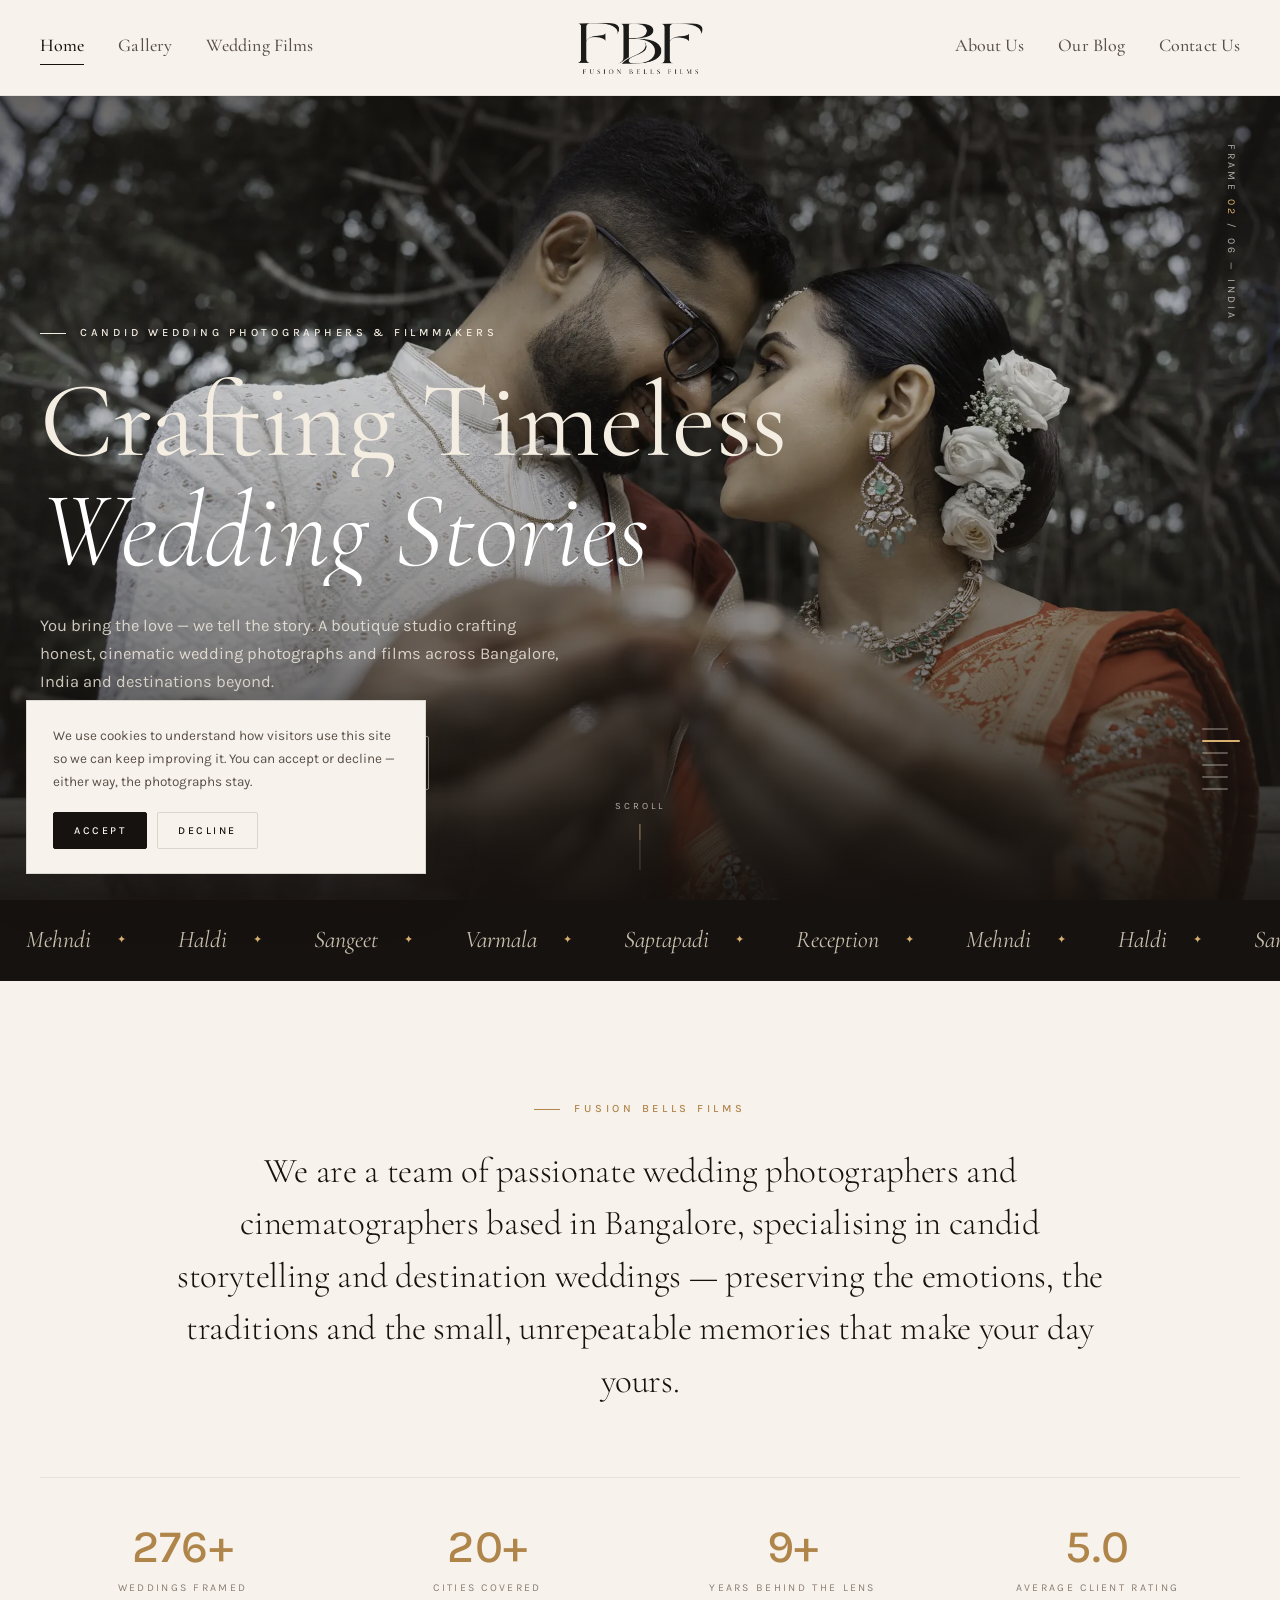
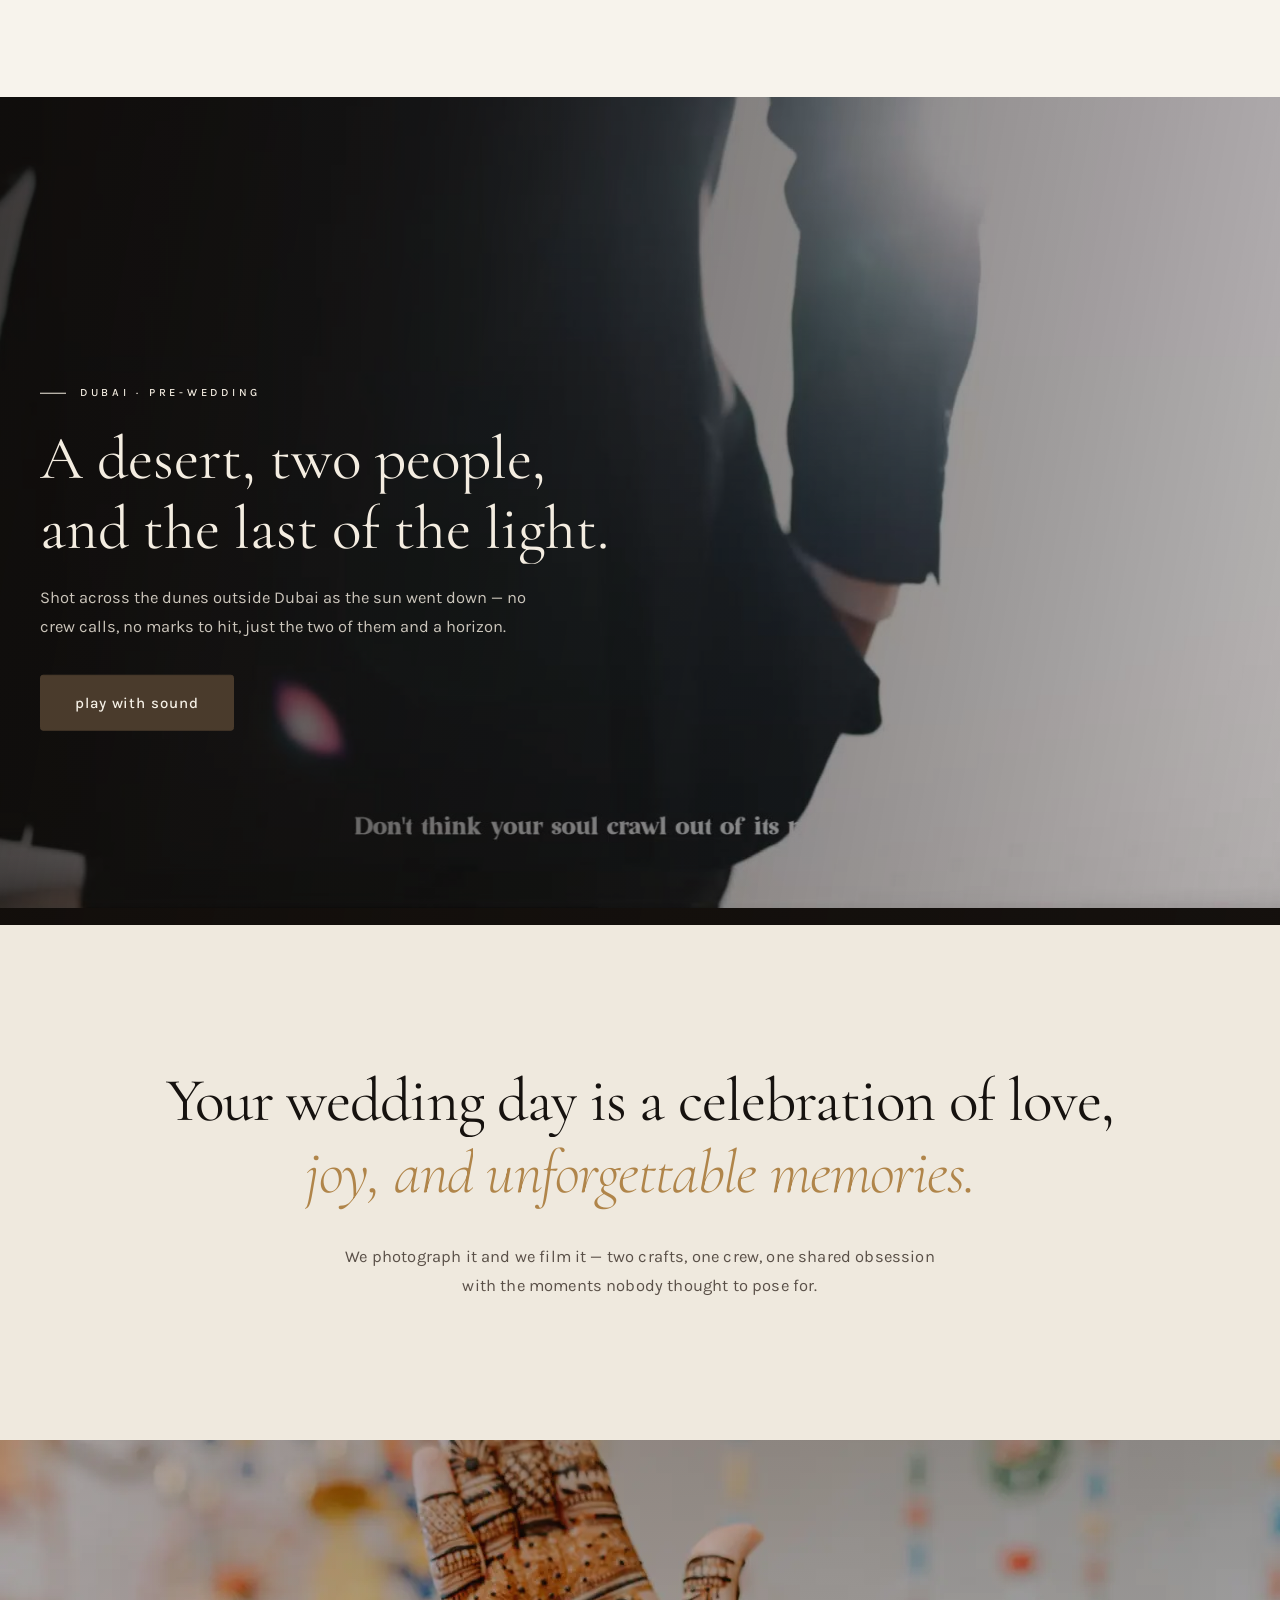
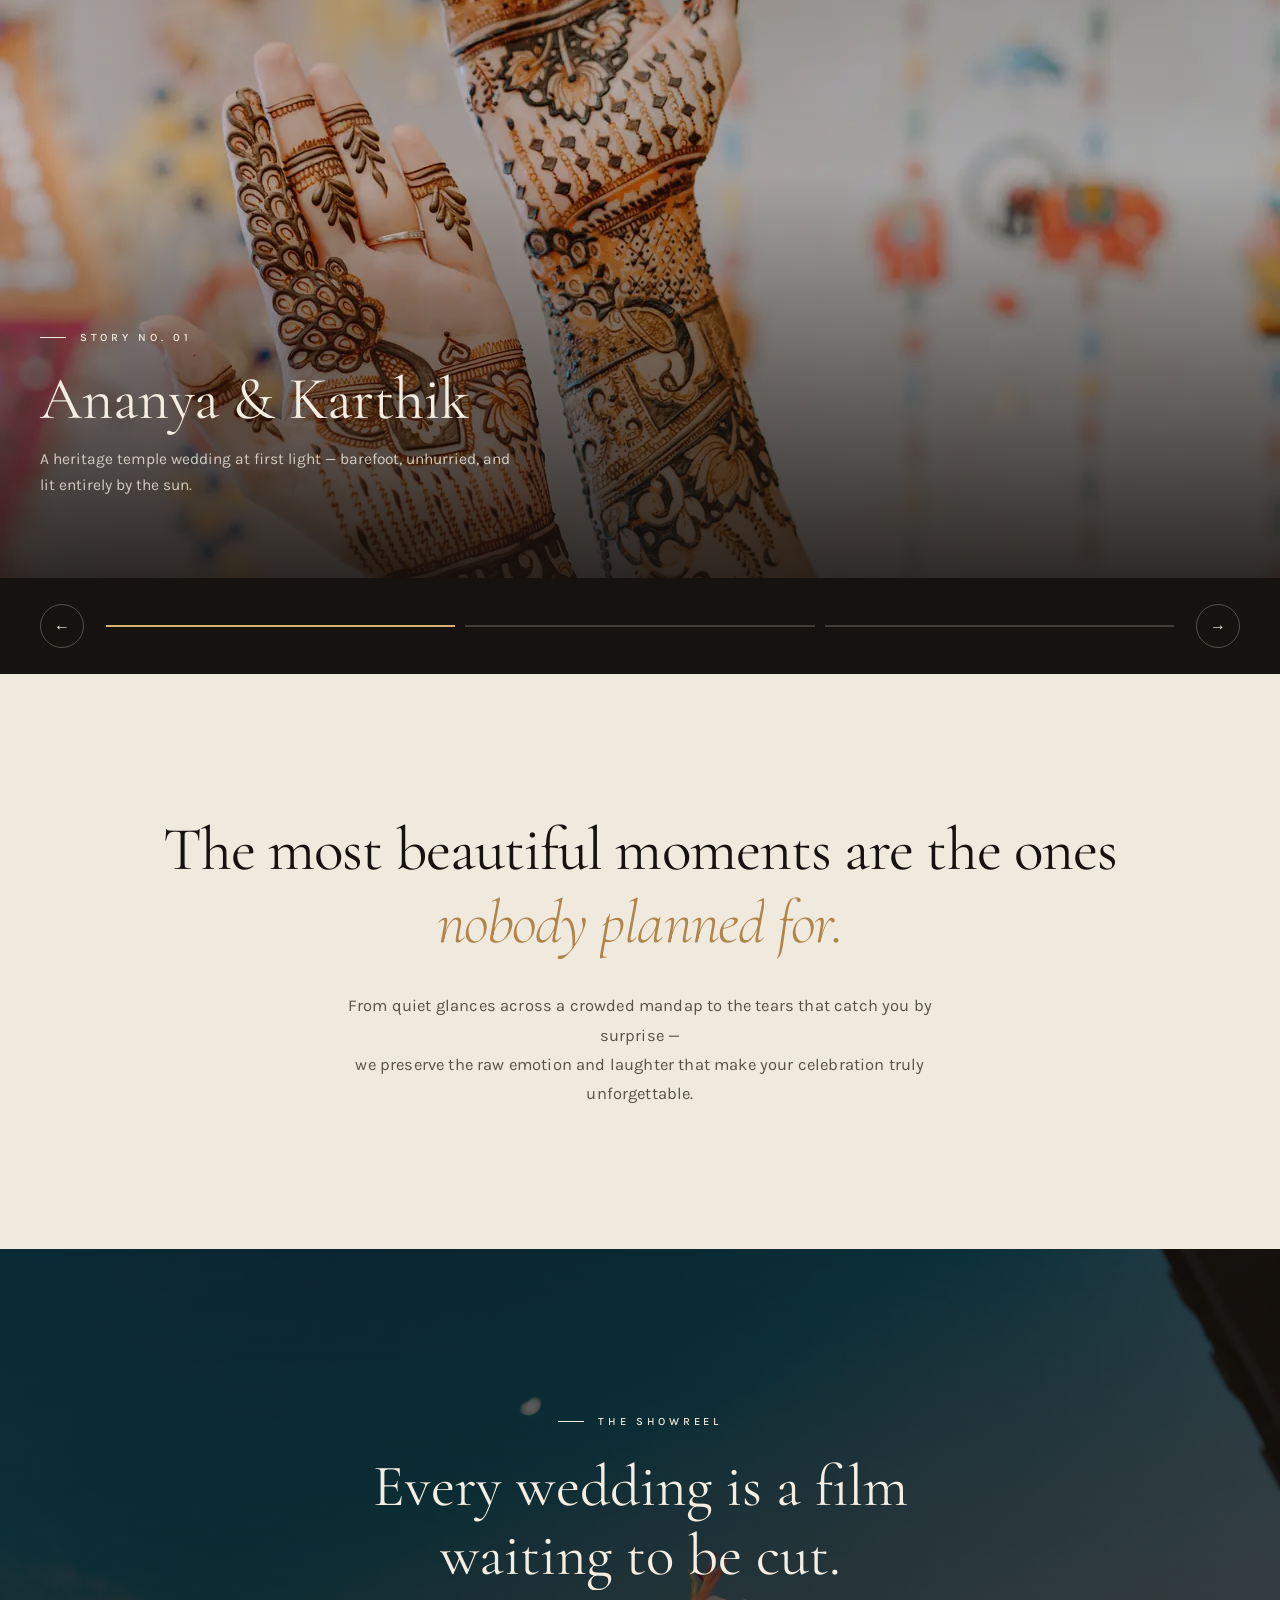
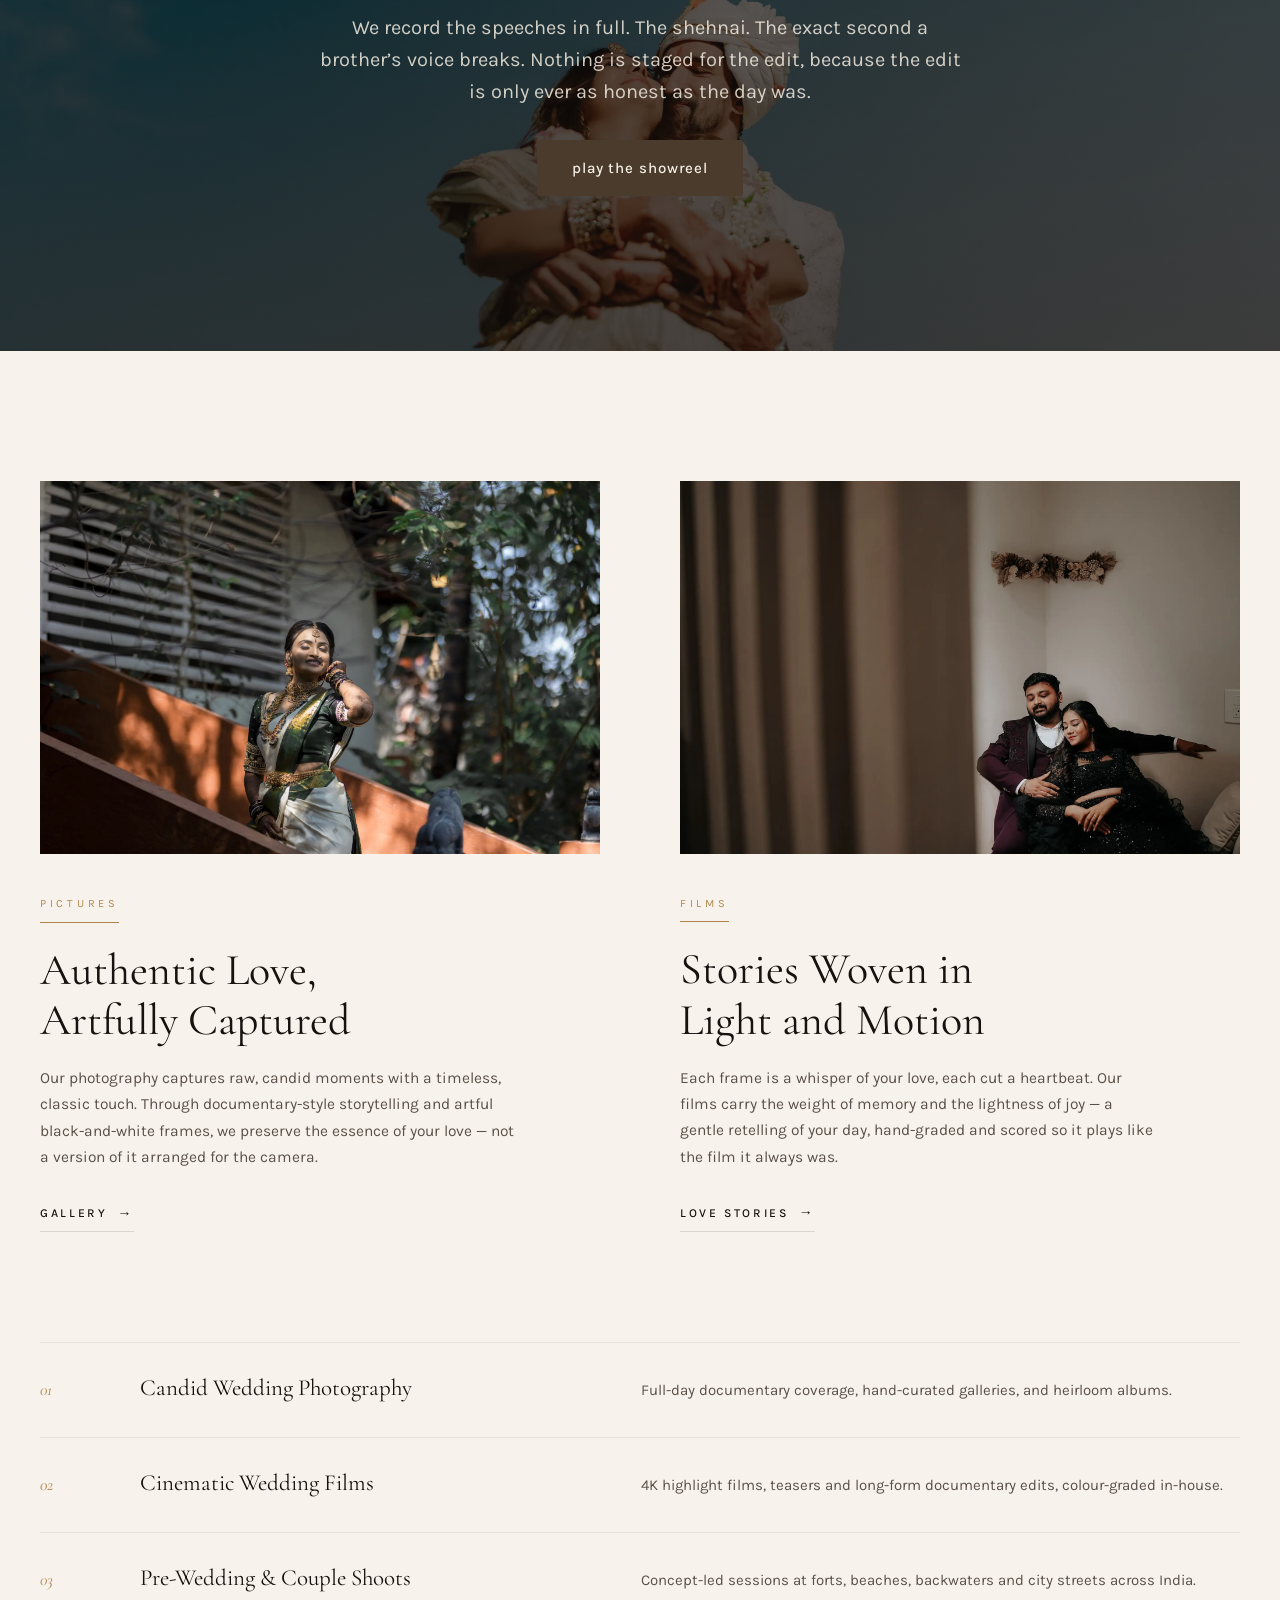
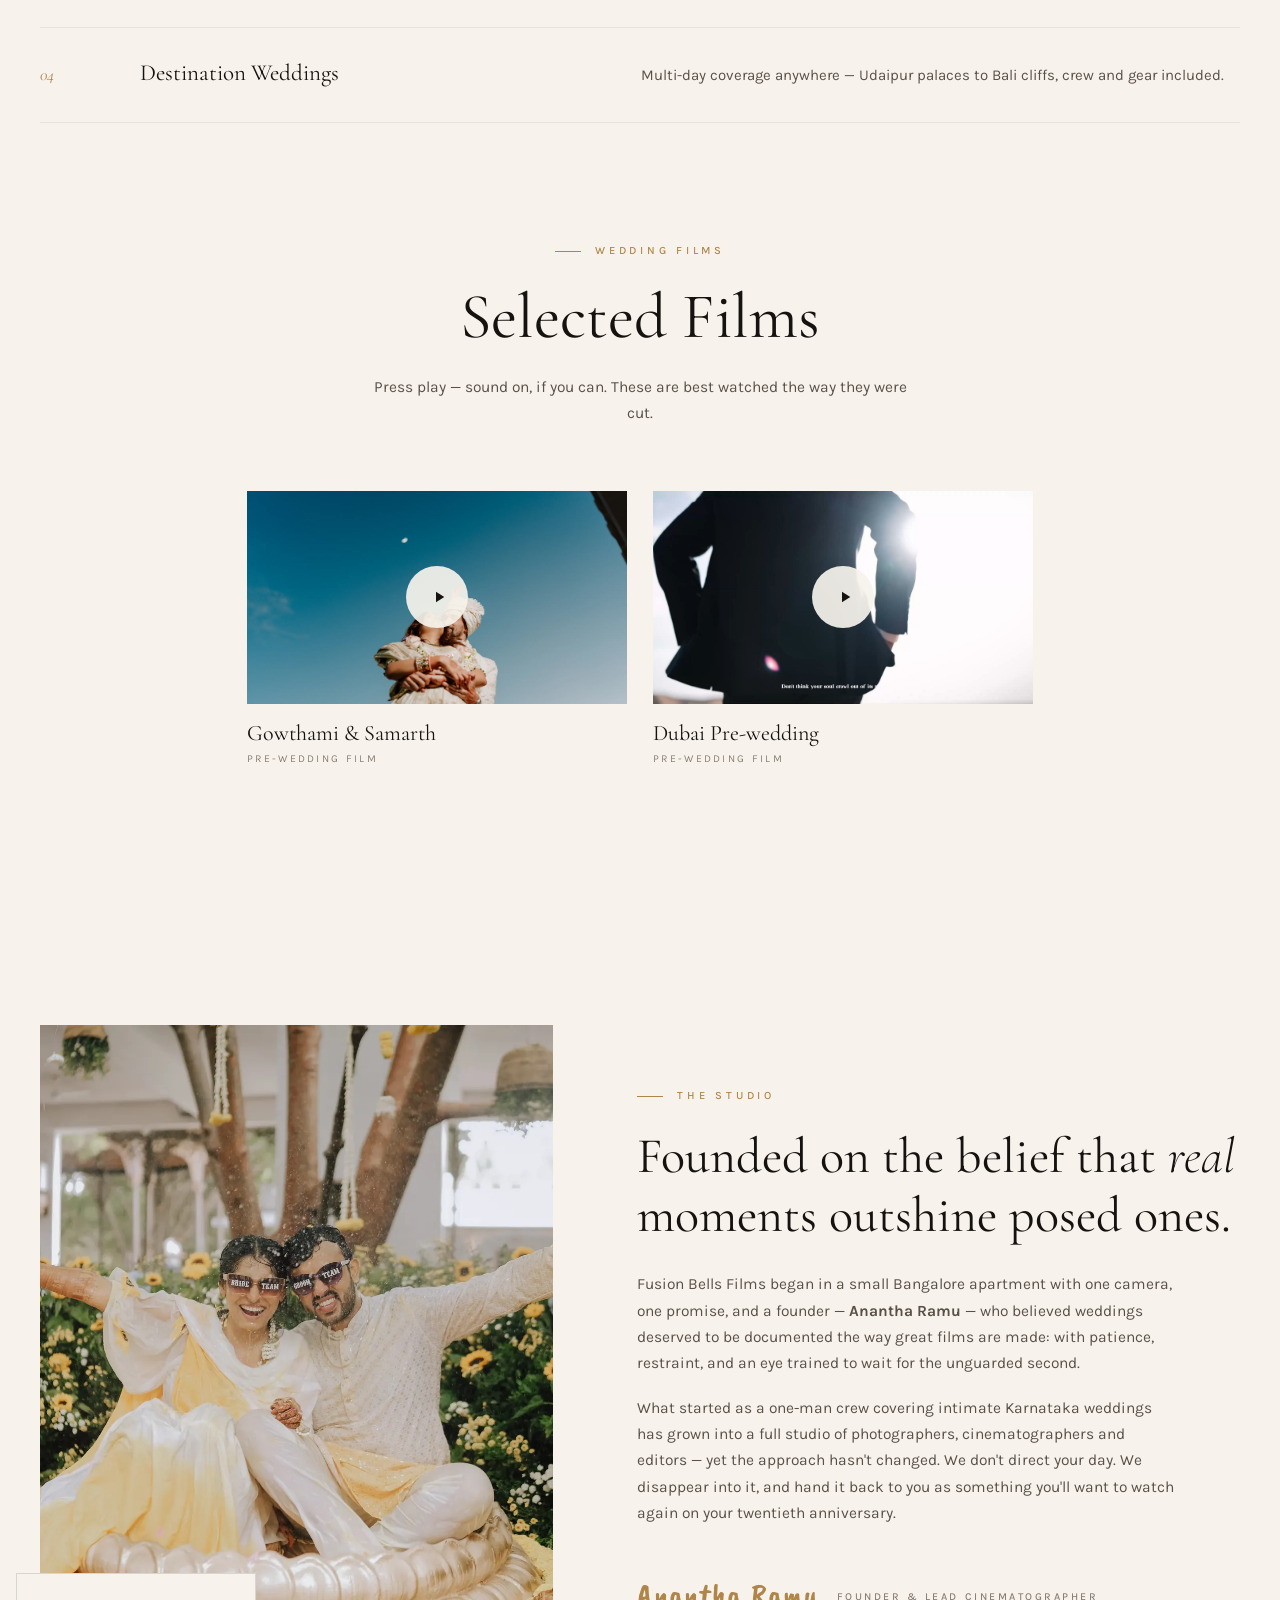
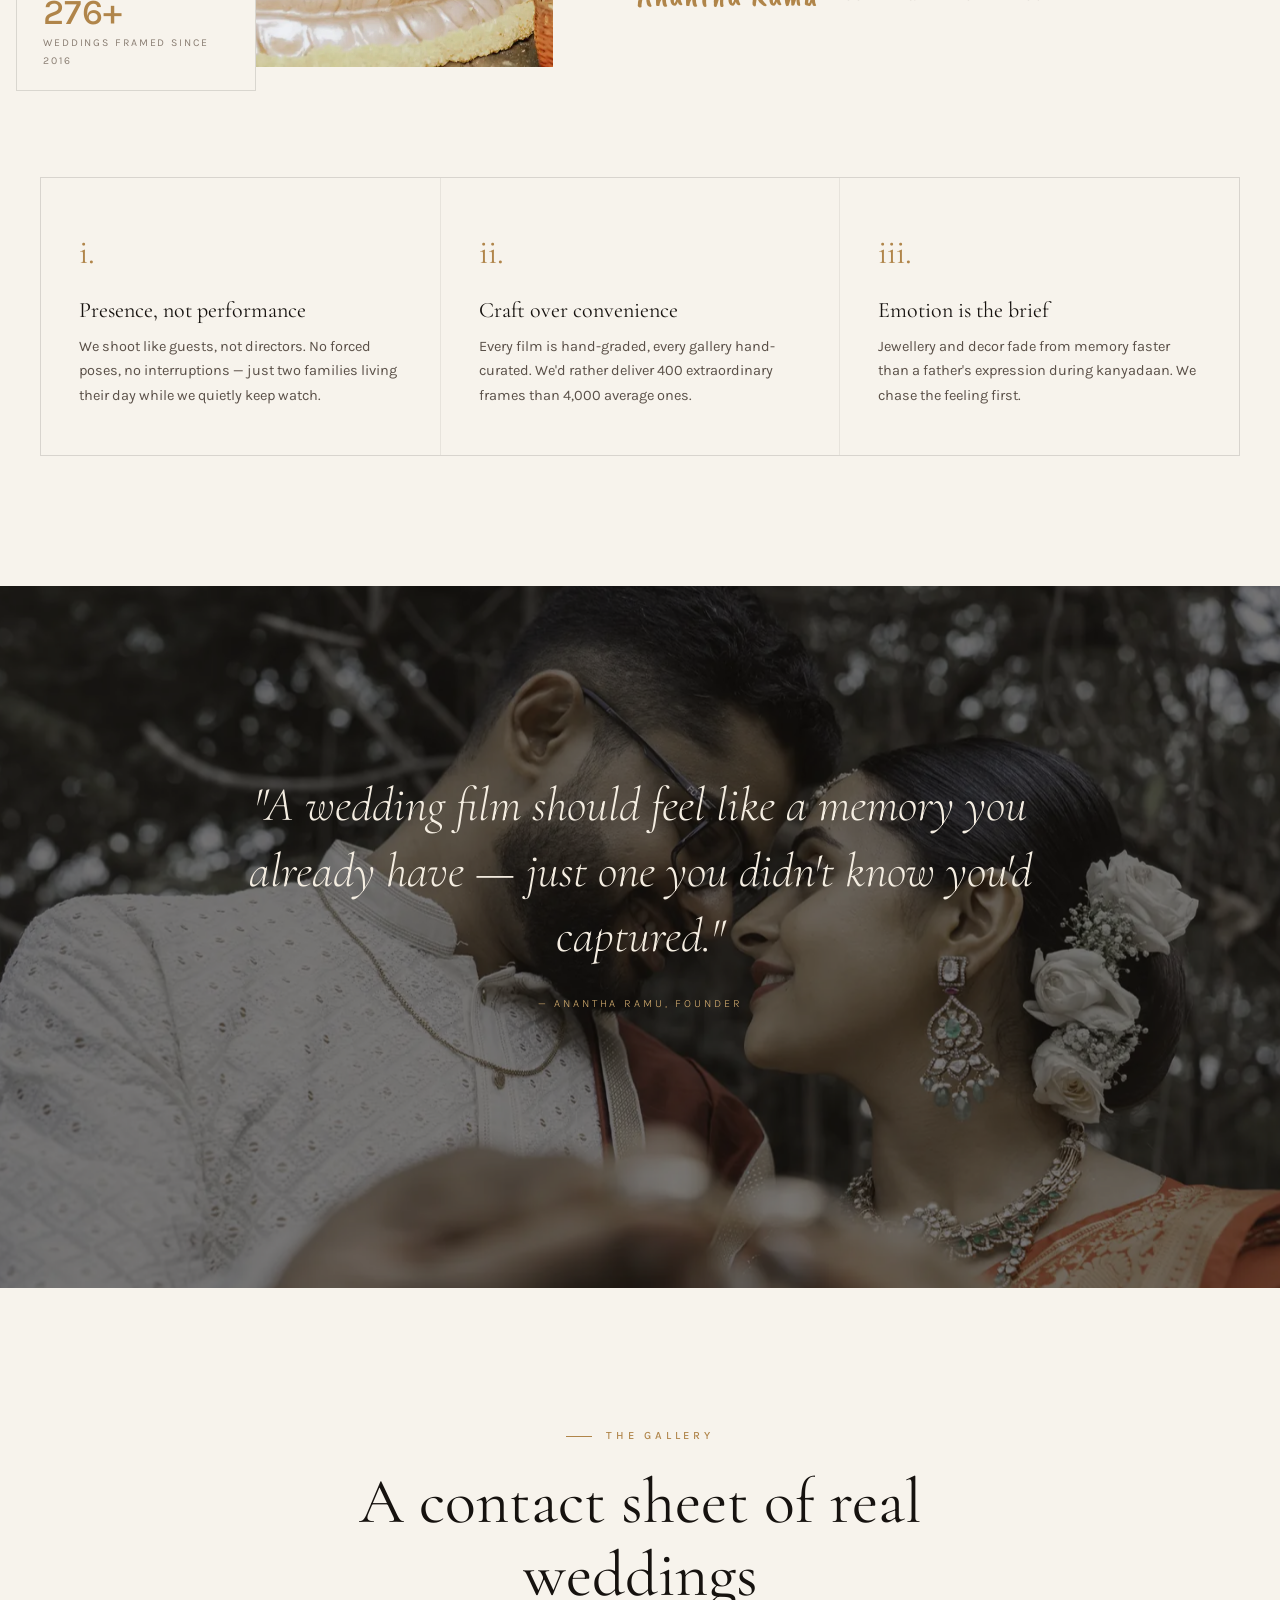
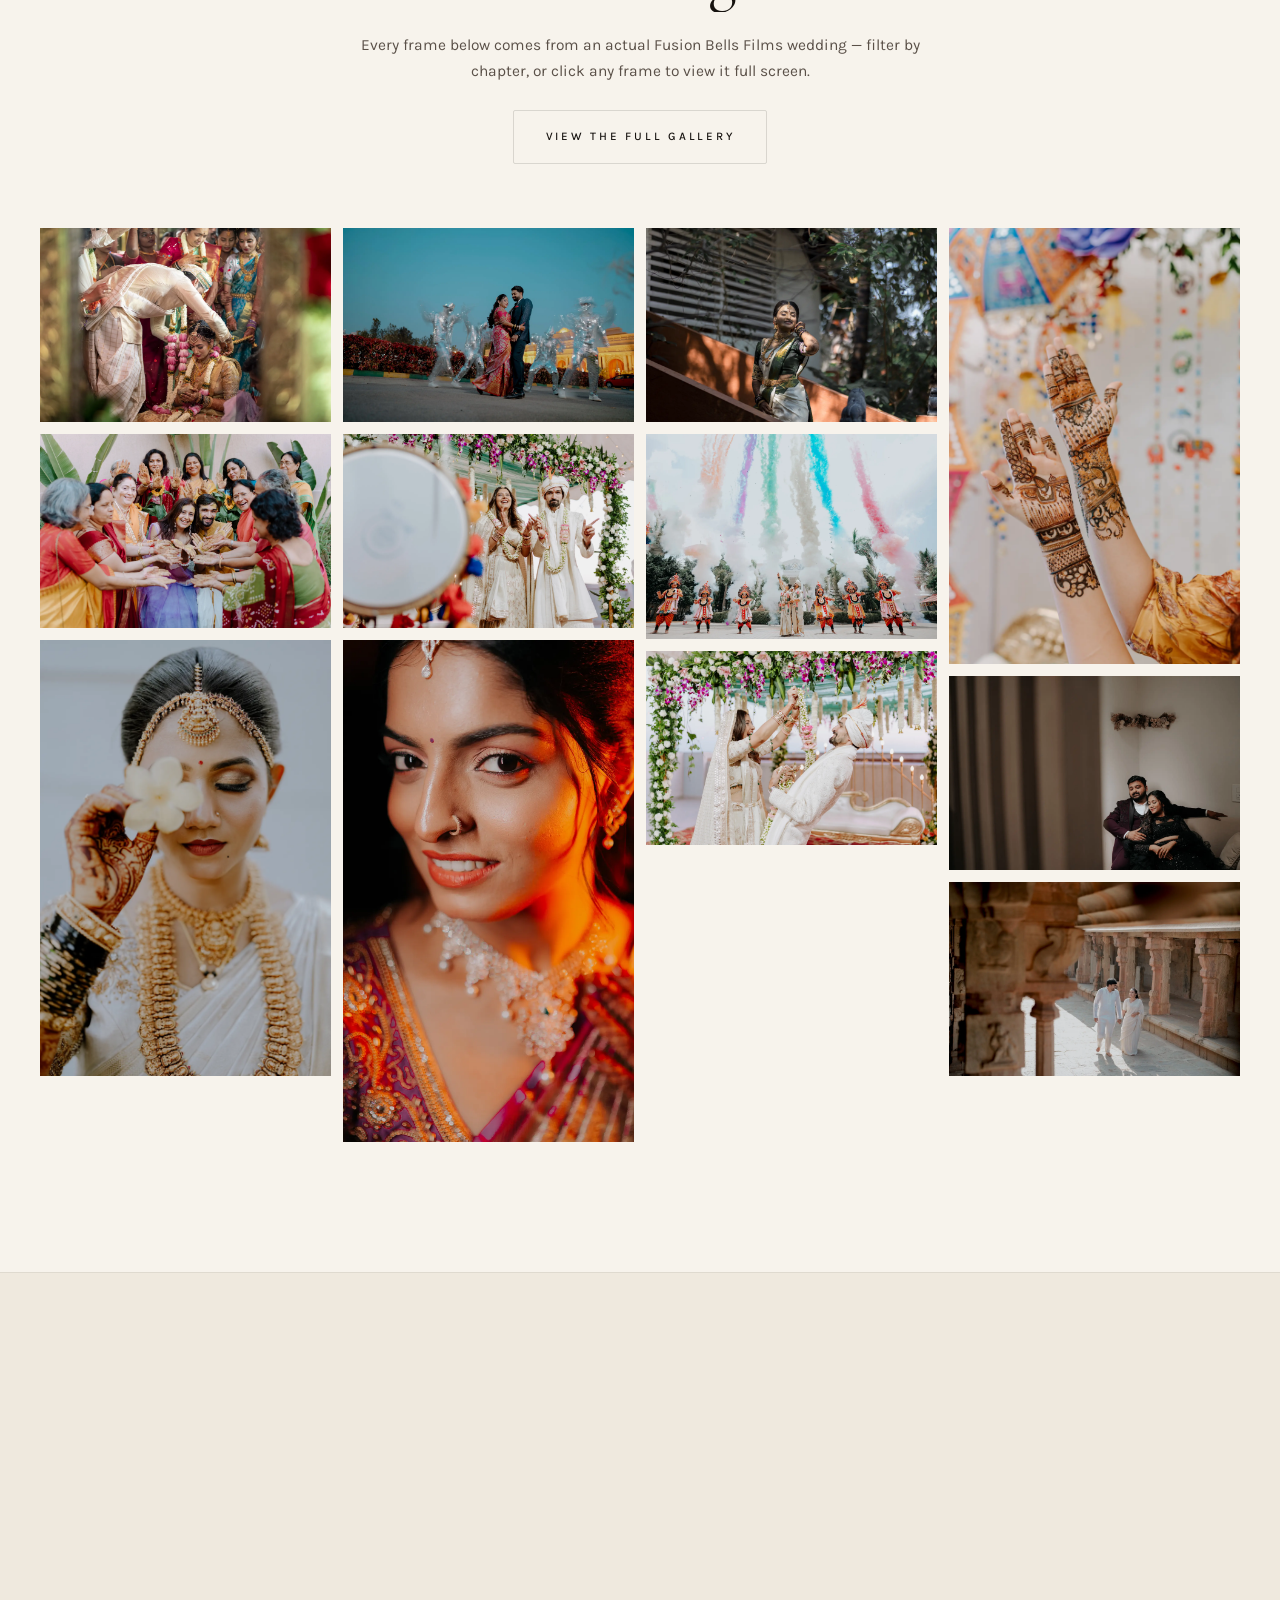
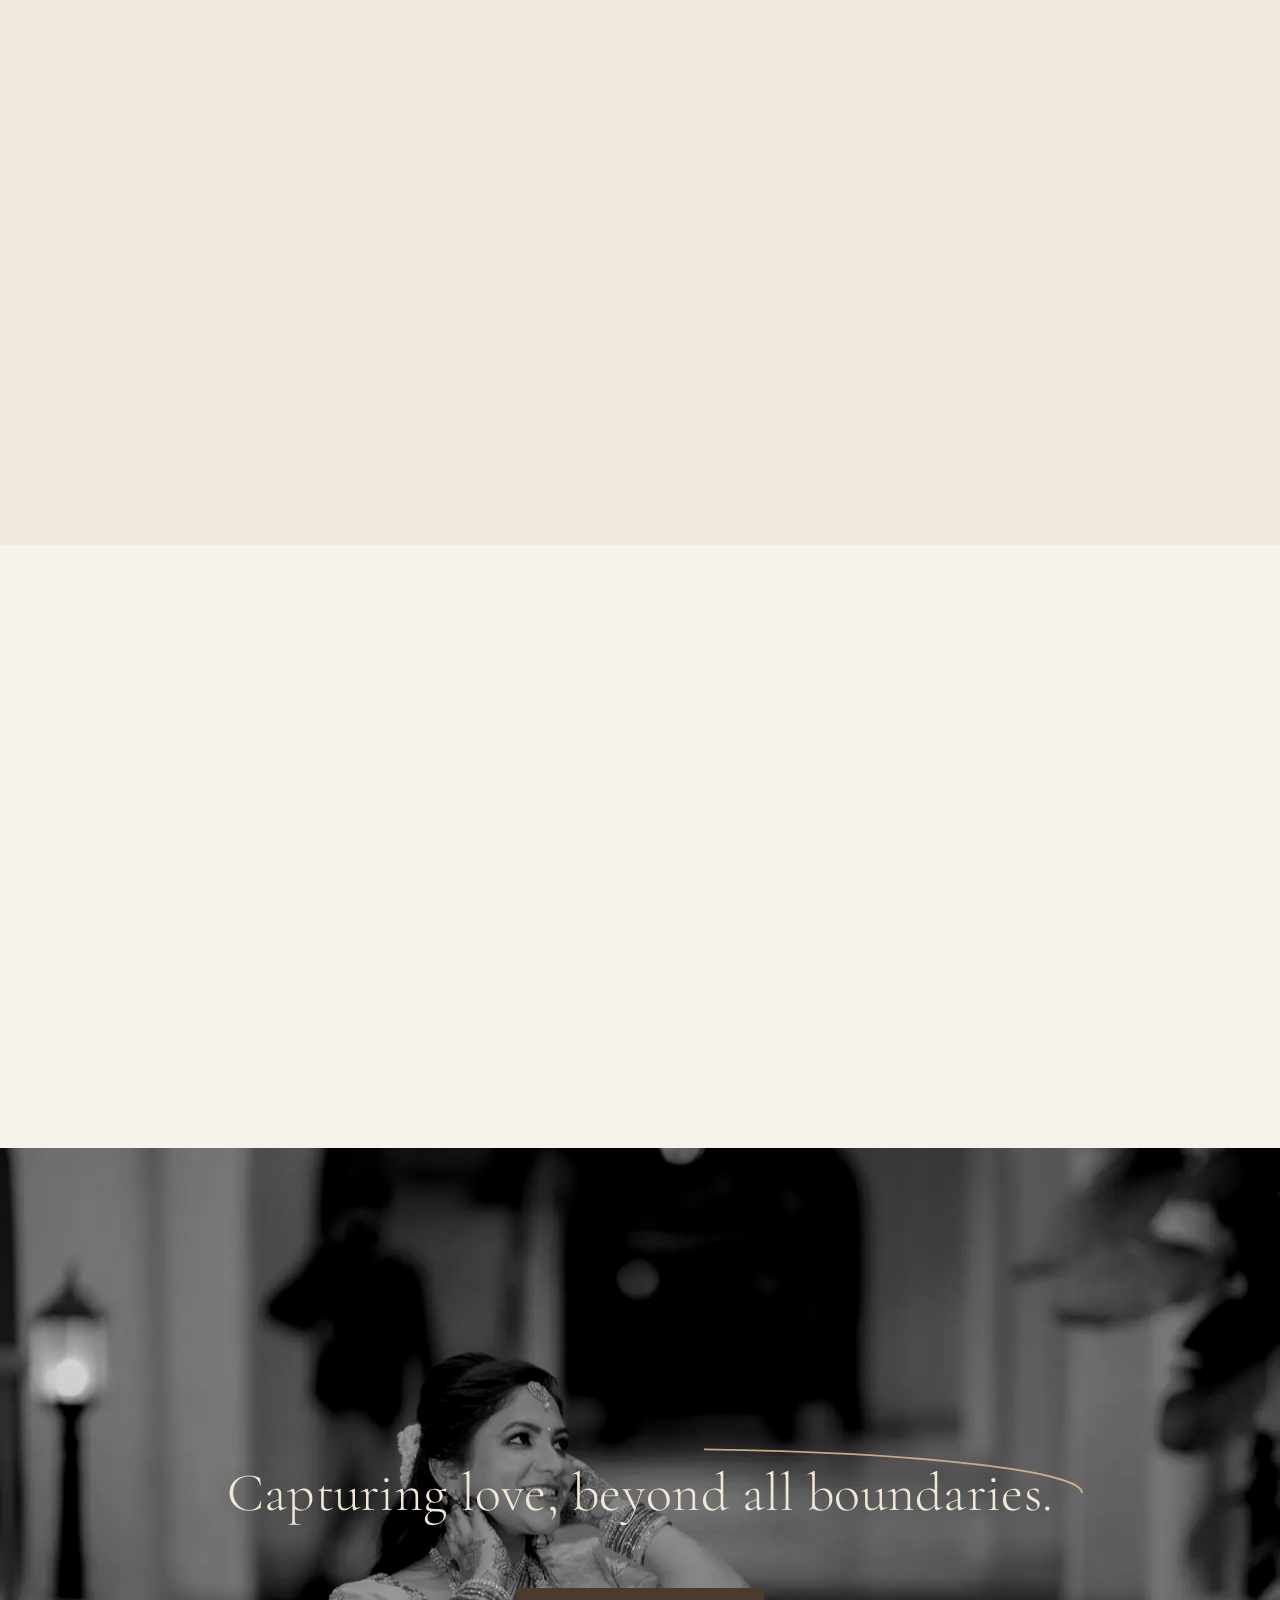
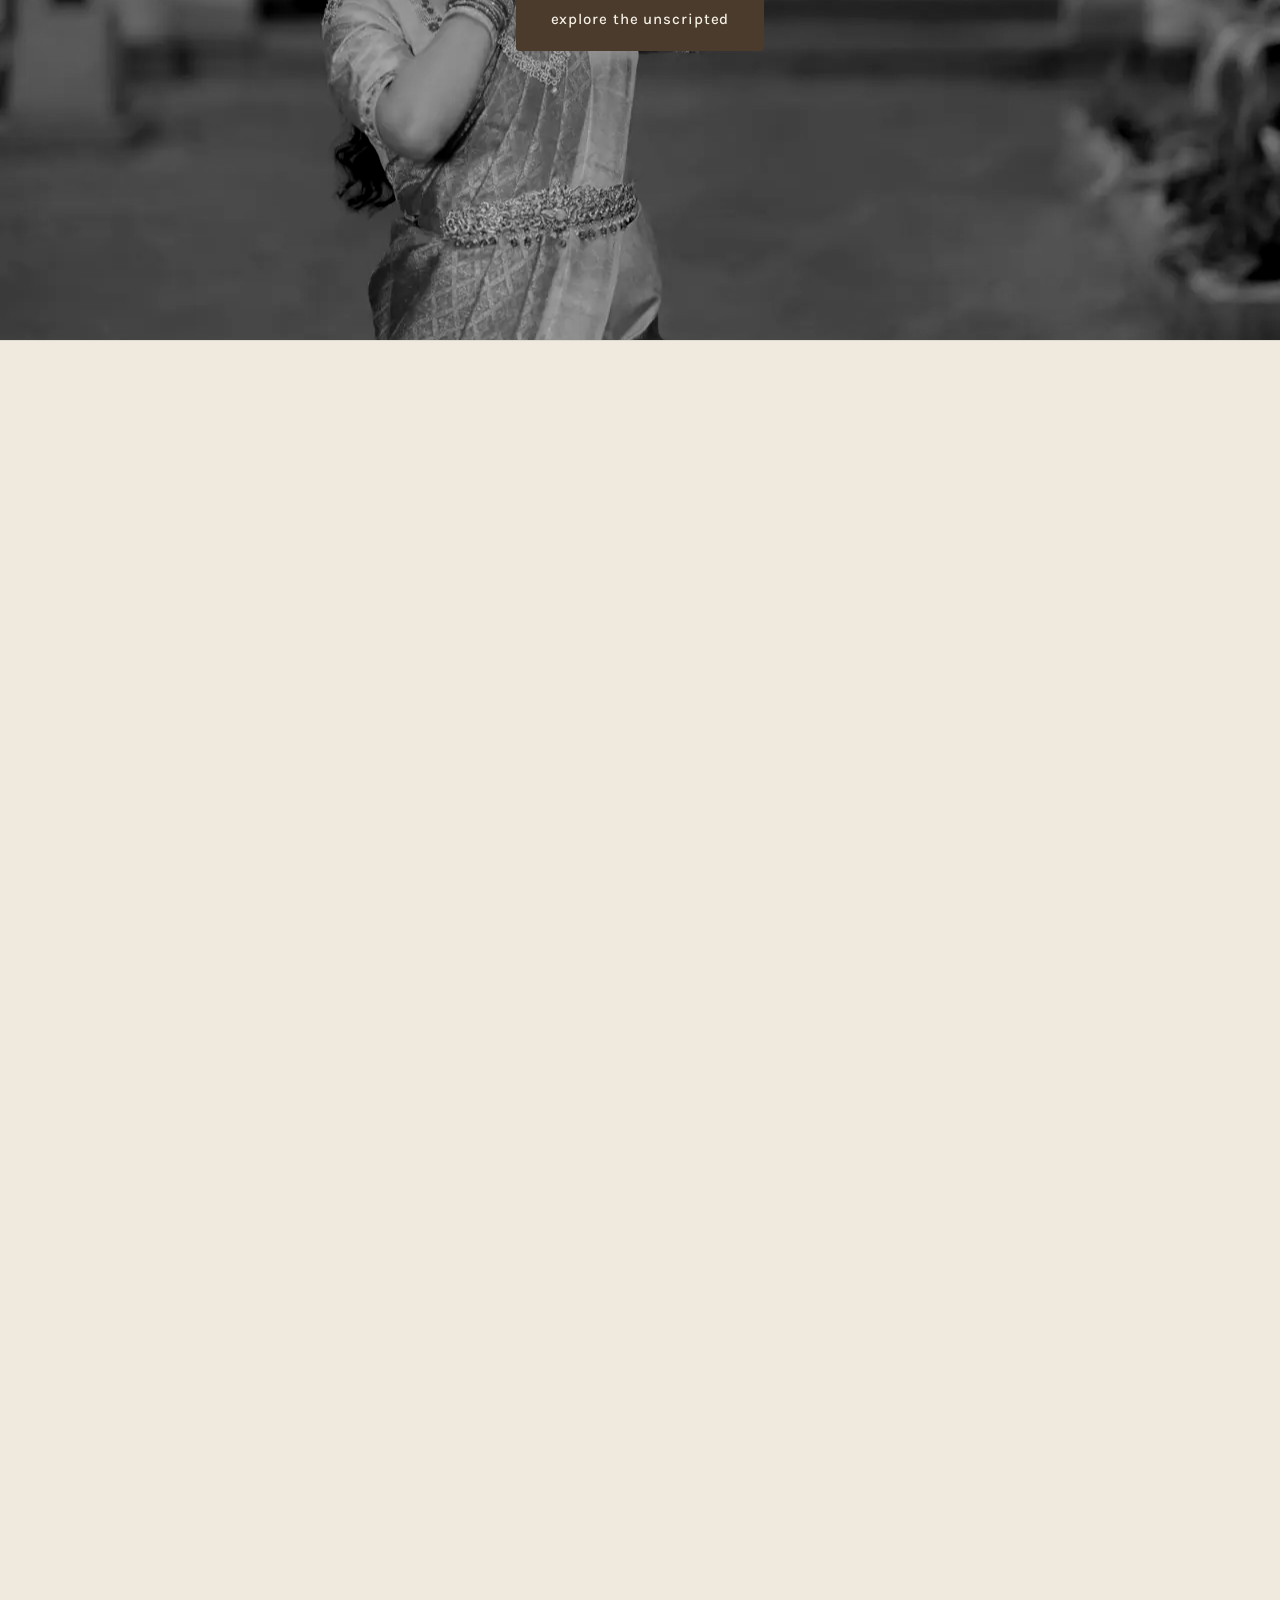
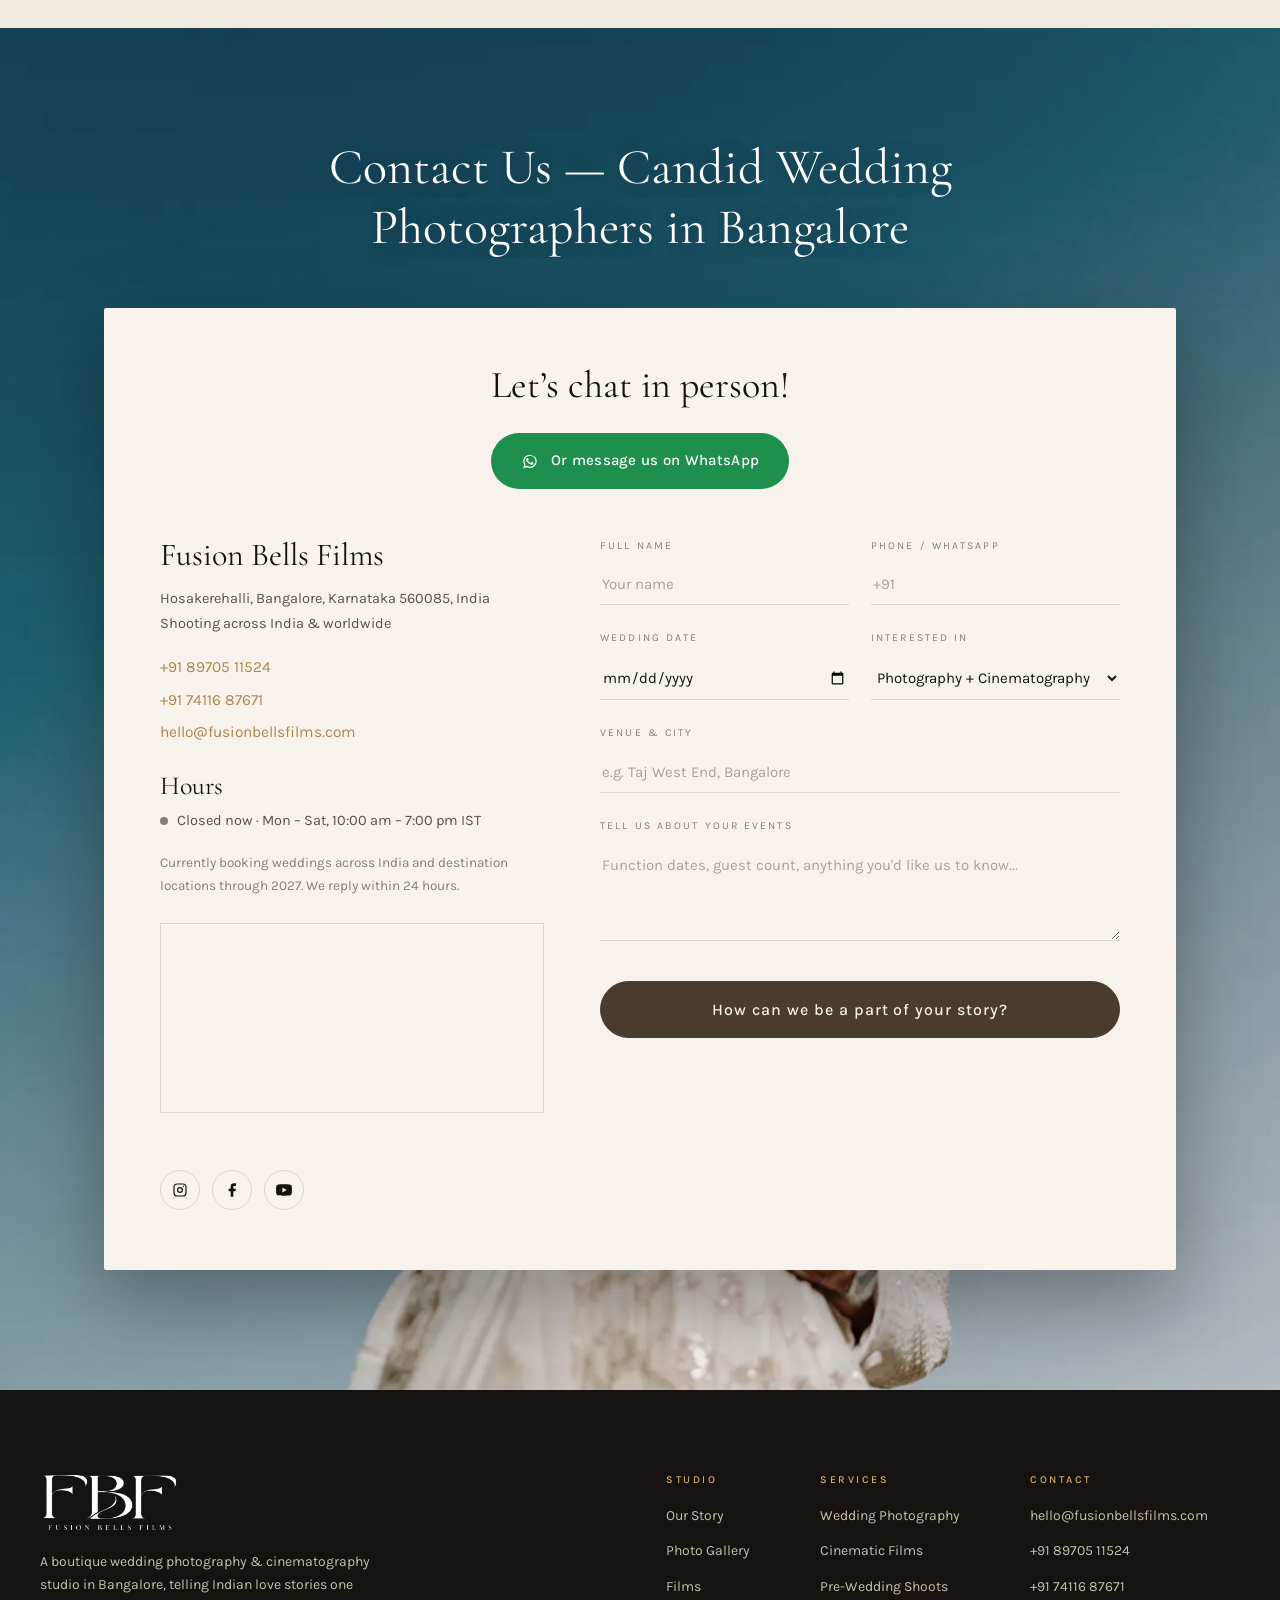
==== commit d09593d0: "SEO optimization: shorten title to 60 chars, trim meta description to 155 chars, add alt text to all" ====
--- a/index.html
+++ b/index.html
@@ -5,12 +5,13 @@
 <meta name="viewport" content="width=device-width, initial-scale=1.0">
 
 <!-- Primary SEO Meta Tags -->
-<title>Fusion Bells Films — Best Cinematic Wedding Photography & Films in India | Bangalore, Mumbai, Delhi, Goa</title>
-<meta name="title" content="Fusion Bells Films — Best Cinematic Wedding Photography & Films in India | Bangalore, Mumbai, Delhi, Goa">
-<meta name="description" content="Fusion Bells Films is India's premier luxury wedding photography & cinematic videography studio. Based in Bangalore, we capture candid moments, royal aesthetics & unforgettable love stories across India — Mumbai, Delhi, Goa, Jaipur, Udaipur, Kerala, Hyderabad & destination weddings worldwide. Led by award-winning cinematographer Anantha Ramu.">
-<meta name="keywords" content="wedding photography india, best wedding photographer india, cinematic wedding films india, candid wedding photography, luxury indian wedding photographer, destination wedding photographer india, wedding photographer bengaluru, wedding photographer mumbai, wedding photographer delhi, wedding photographer goa, wedding photographer jaipur, wedding photographer udaipur, wedding photographer hyderabad, wedding photographer kerala, wedding photographer chennai, south indian wedding photography, north indian wedding photography, hindu wedding photographer, pre-wedding shoot india, couple shoot locations india, wedding videography india, 4k wedding film india, wedding cinematography, bridal portrait photography india, mehendi photography, haldi ceremony photographer, sangeet night photographer, reception photography india">
+<title>Wedding Photographer Bangalore &amp; Karnataka | Fusion Bells Films</title>
+<meta name="title" content="Wedding Photographer Bangalore &amp; Karnataka | Fusion Bells Films">
+<meta name="description" content="Award-winning wedding photographer &amp; cinematic films in Bangalore, Karnataka &amp; India. Candid, authentic storytelling for your special day. Inquire today!">
+<meta name="keywords" content="wedding photographer bangalore, wedding photography karnataka, best wedding photographer bangalore, candid wedding photography bangalore, cinematic wedding films karnataka, destination wedding photographer india, wedding videographer bangalore, pre-wedding shoot bangalore, luxury indian wedding photography">
 <meta name="author" content="Fusion Bells Films — Anantha Ramu">
 <meta name="robots" content="index, follow, max-image-preview:large, max-snippet:-1, max-video-preview:-1">
+<meta name="msvalidate.01" content="BCDCA3640E446FE1E27F3F9E35D1A894">
 <link rel="canonical" href="https://fusionbellsfilms.com/">
 
 <!-- Geo & Local SEO — Primary: Bangalore, Serving: All India -->
@@ -44,6 +45,7 @@
 <link rel="preconnect" href="https://fonts.gstatic.com" crossorigin>
 <link href="https://fonts.googleapis.com/css2?family=Bodoni+Moda:opsz,wght@6..96,600;6..96,700&family=Caveat+Brush&family=Cormorant+Garamond:ital,wght@0,300;0,400;0,500;0,600;1,300;1,400;1,500&family=Karla:ital,wght@0,300;0,400;0,500;0,600;1,400&family=Kaushan+Script&family=Permanent+Marker&family=Playfair+Display:ital,wght@0,600;0,700;1,600&family=Plus+Jakarta+Sans:wght@500;600;700&family=Sedgwick+Ave+Display&display=swap" rel="stylesheet">
 <link rel="icon" type="image/png" href="images/logo-mark.png">
+<link rel="apple-touch-icon" href="images/logo-mark.png">
 <link rel="stylesheet" href="styles.css">
 
 <!-- JSON-LD Structured Data Schema for Google Rich Snippets -->
@@ -165,7 +167,7 @@
 <!-- ============ PAGE LOADER ============ -->
 <div class="loader" id="loader">
   <div class="loader-inner">
-    <img src="images/logo-wordmark.png" alt="" class="loader-mark">
+    <img src="images/logo-wordmark.png" alt="Fusion Bells Films — Luxury Wedding Photography Bangalore" class="loader-mark">
     <span class="loader-word">Fusion Bells Films</span>
     <span class="loader-bar"><i></i></span>
   </div>
@@ -357,7 +359,7 @@
 <!-- ============ SHOWREEL BAND (static) ============ -->
 <section class="showreel" id="showreel">
   <div class="showreel-media">
-    <img class="showreel-poster" src="images/embrace-sky.webp" alt="" loading="lazy" aria-hidden="true">
+    <img class="showreel-poster" src="images/embrace-sky.webp" alt="Cinematic wedding film showreel by Fusion Bells Films Bangalore" loading="lazy">
     <video class="showreel-video" id="showreelVideo" muted loop playsinline preload="none" aria-hidden="true"></video>
     <span class="showreel-veil"></span>
   </div>
@@ -497,9 +499,9 @@
   <div class="lb-blur" id="lbBlur" aria-hidden="true"></div>
   <button class="lb-close" id="lbClose" aria-label="Close">&#10005;</button>
   <button class="lb-nav lb-prev" id="lbPrev" aria-label="Previous">&#10094;</button>
-  <img alt="" id="lbSidePrev" class="lb-side lb-side-prev" referrerpolicy="no-referrer" aria-hidden="true">
-  <img alt="" id="lbImg" referrerpolicy="no-referrer">
-  <img alt="" id="lbSideNext" class="lb-side lb-side-next" referrerpolicy="no-referrer" aria-hidden="true">
+  <img alt="Previous wedding photo" id="lbSidePrev" class="lb-side lb-side-prev" referrerpolicy="no-referrer" aria-hidden="true">
+  <img alt="Wedding photography by Fusion Bells Films Bangalore" id="lbImg" referrerpolicy="no-referrer">
+  <img alt="Next wedding photo" id="lbSideNext" class="lb-side lb-side-next" referrerpolicy="no-referrer" aria-hidden="true">
   <button class="lb-nav lb-next" id="lbNext" aria-label="Next">&#10095;</button>
   <div class="lb-caption" id="lbCaption"></div>
 </div>
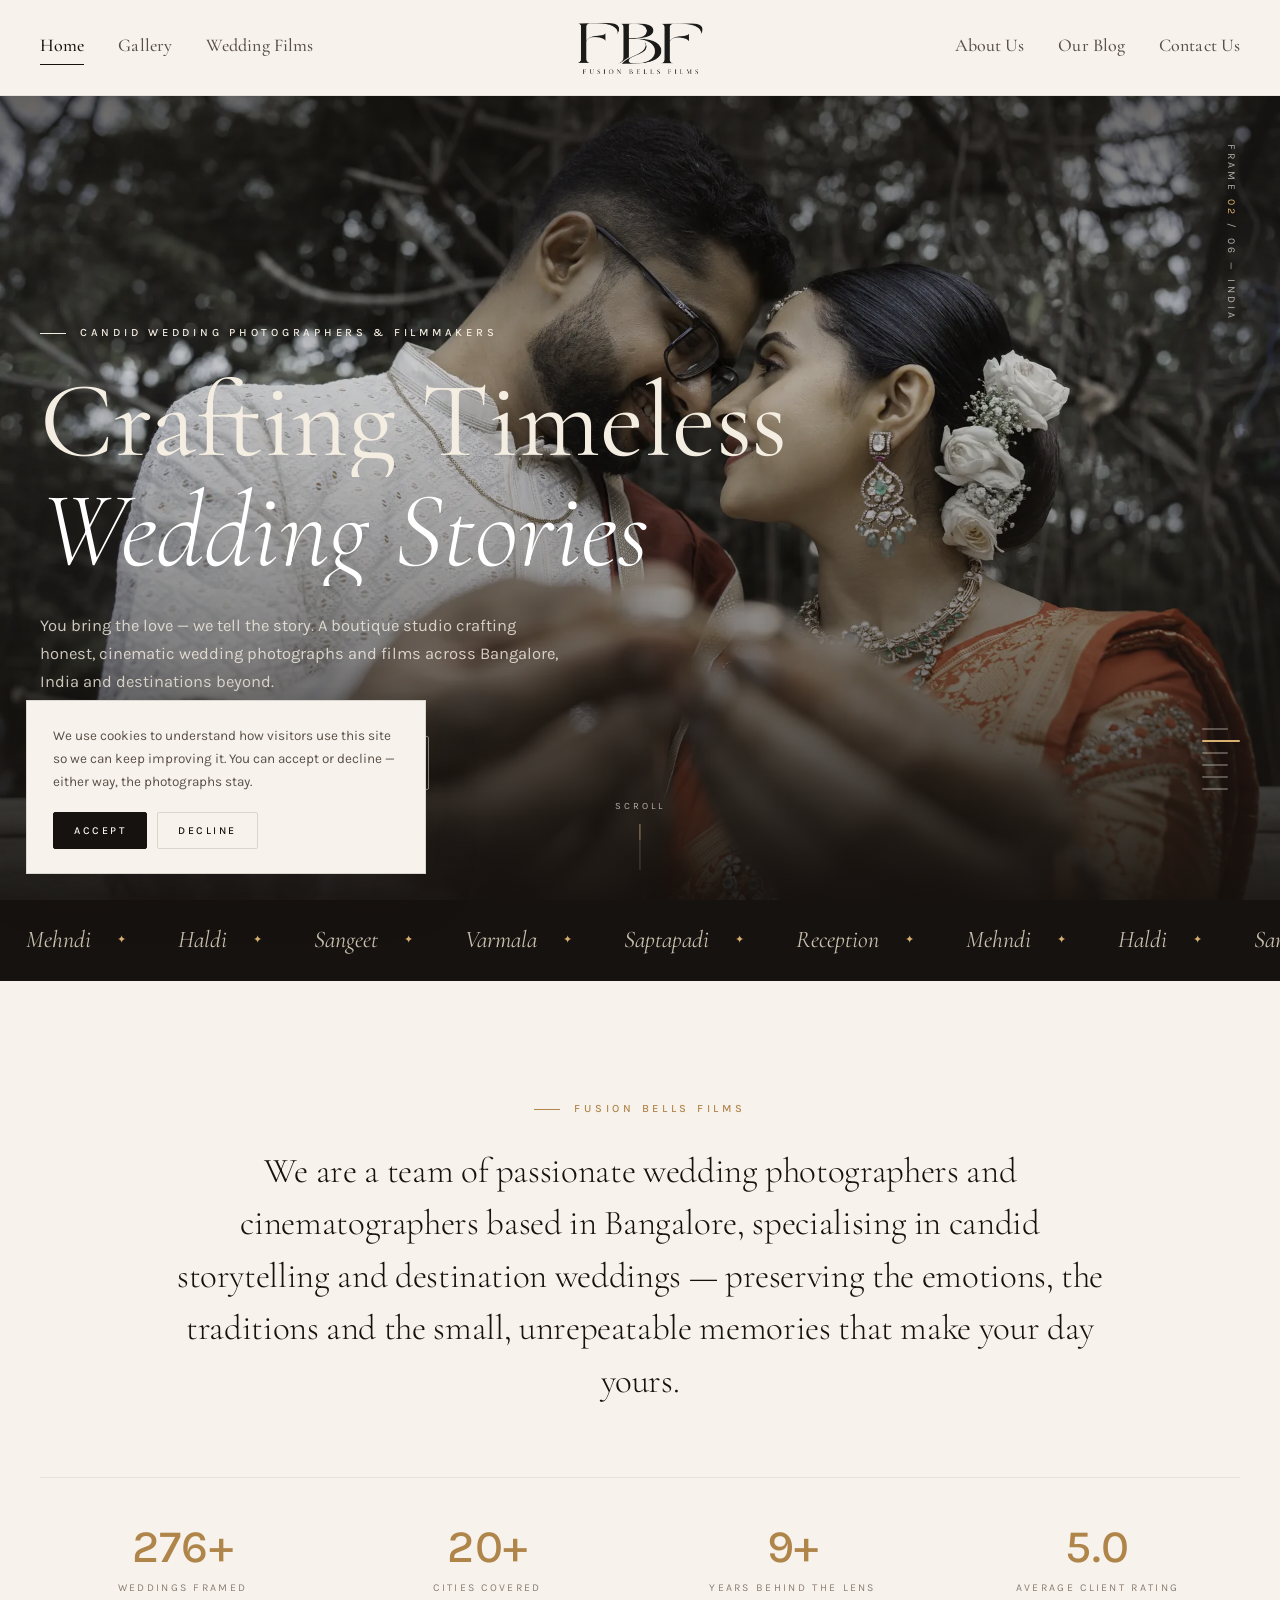
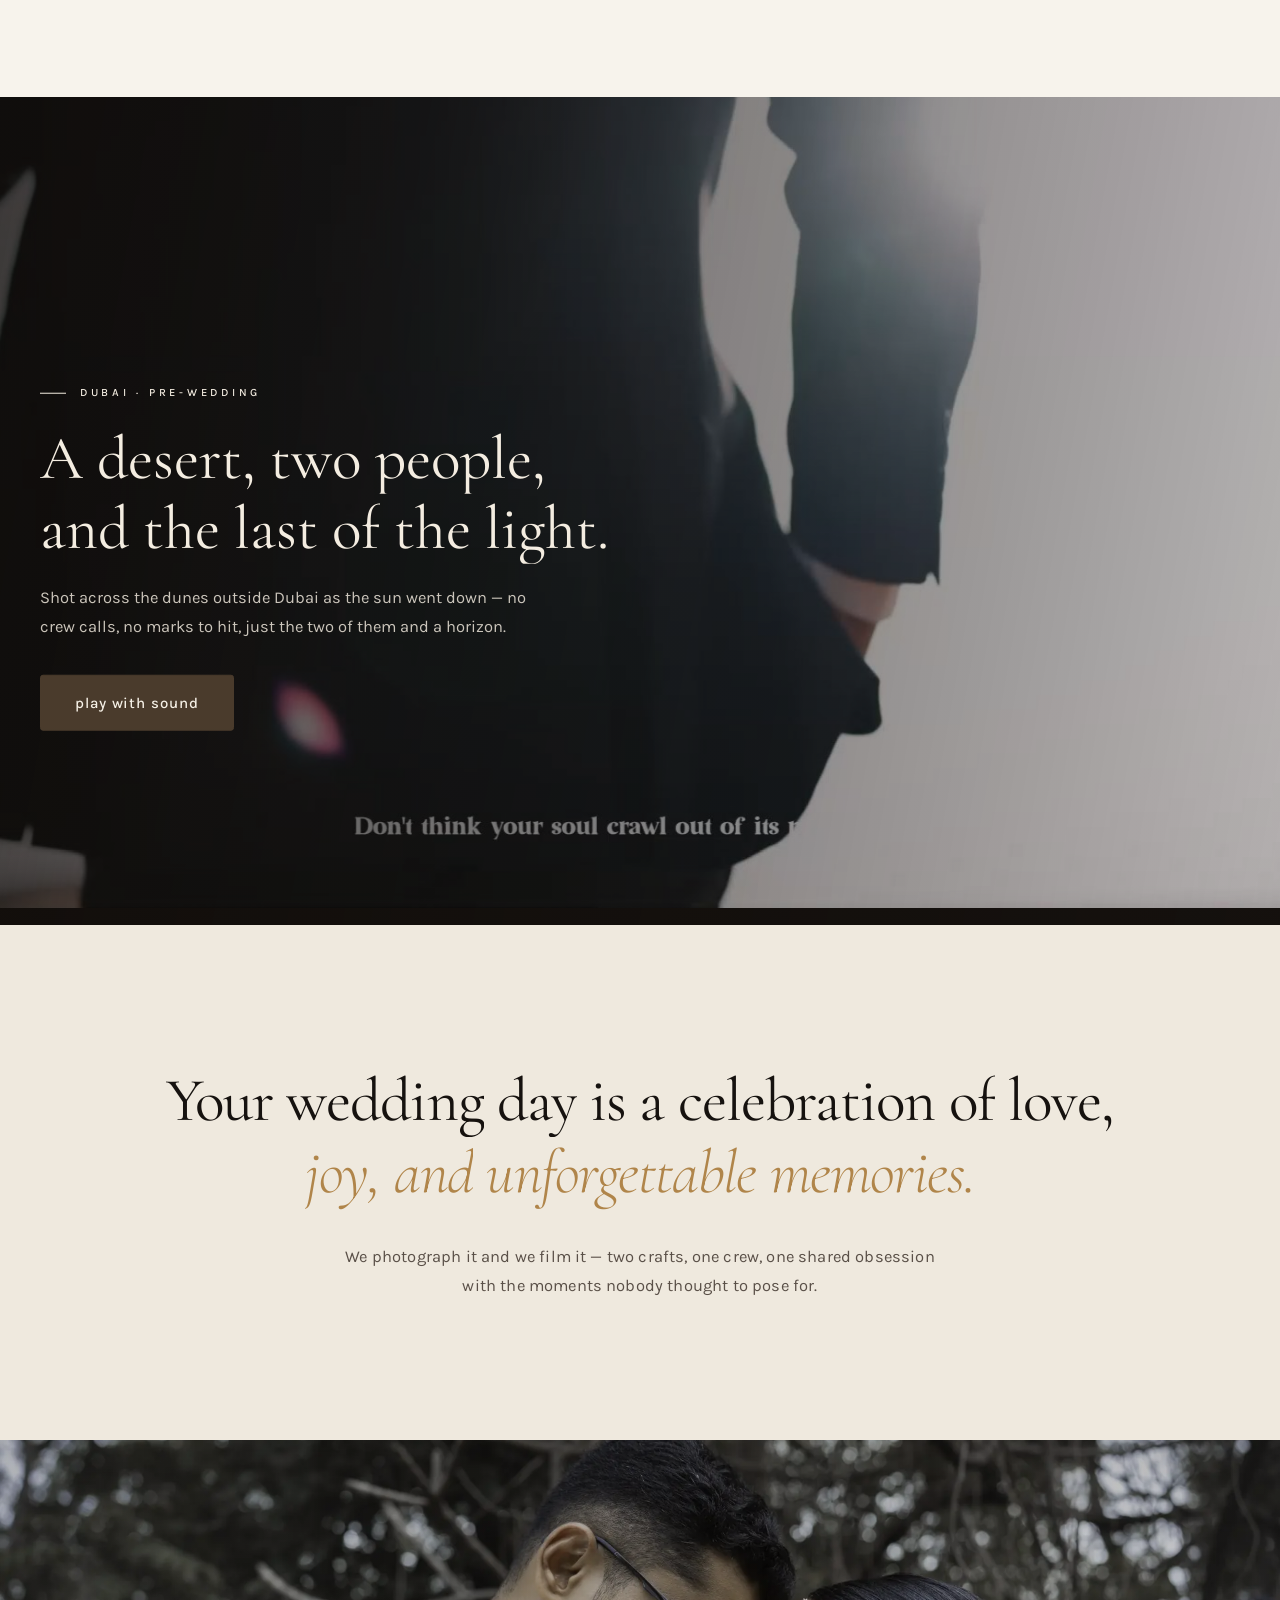
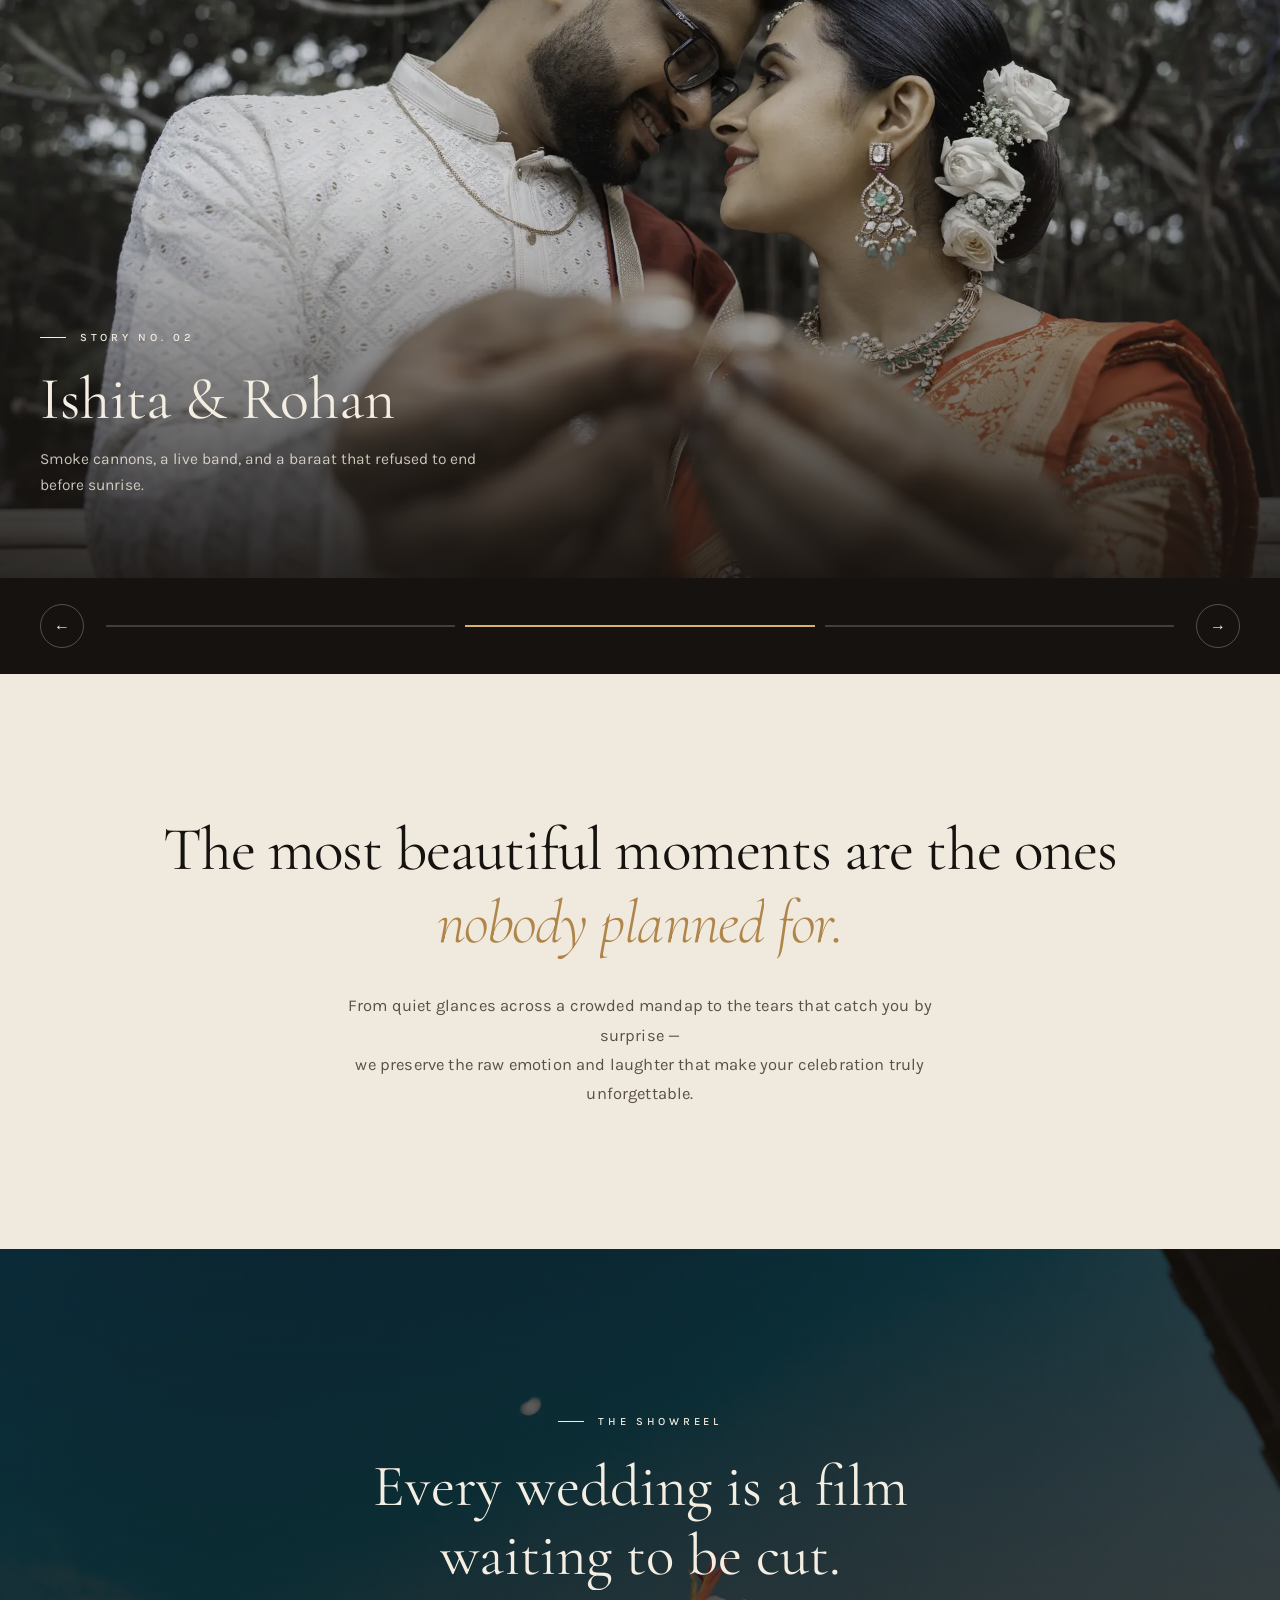
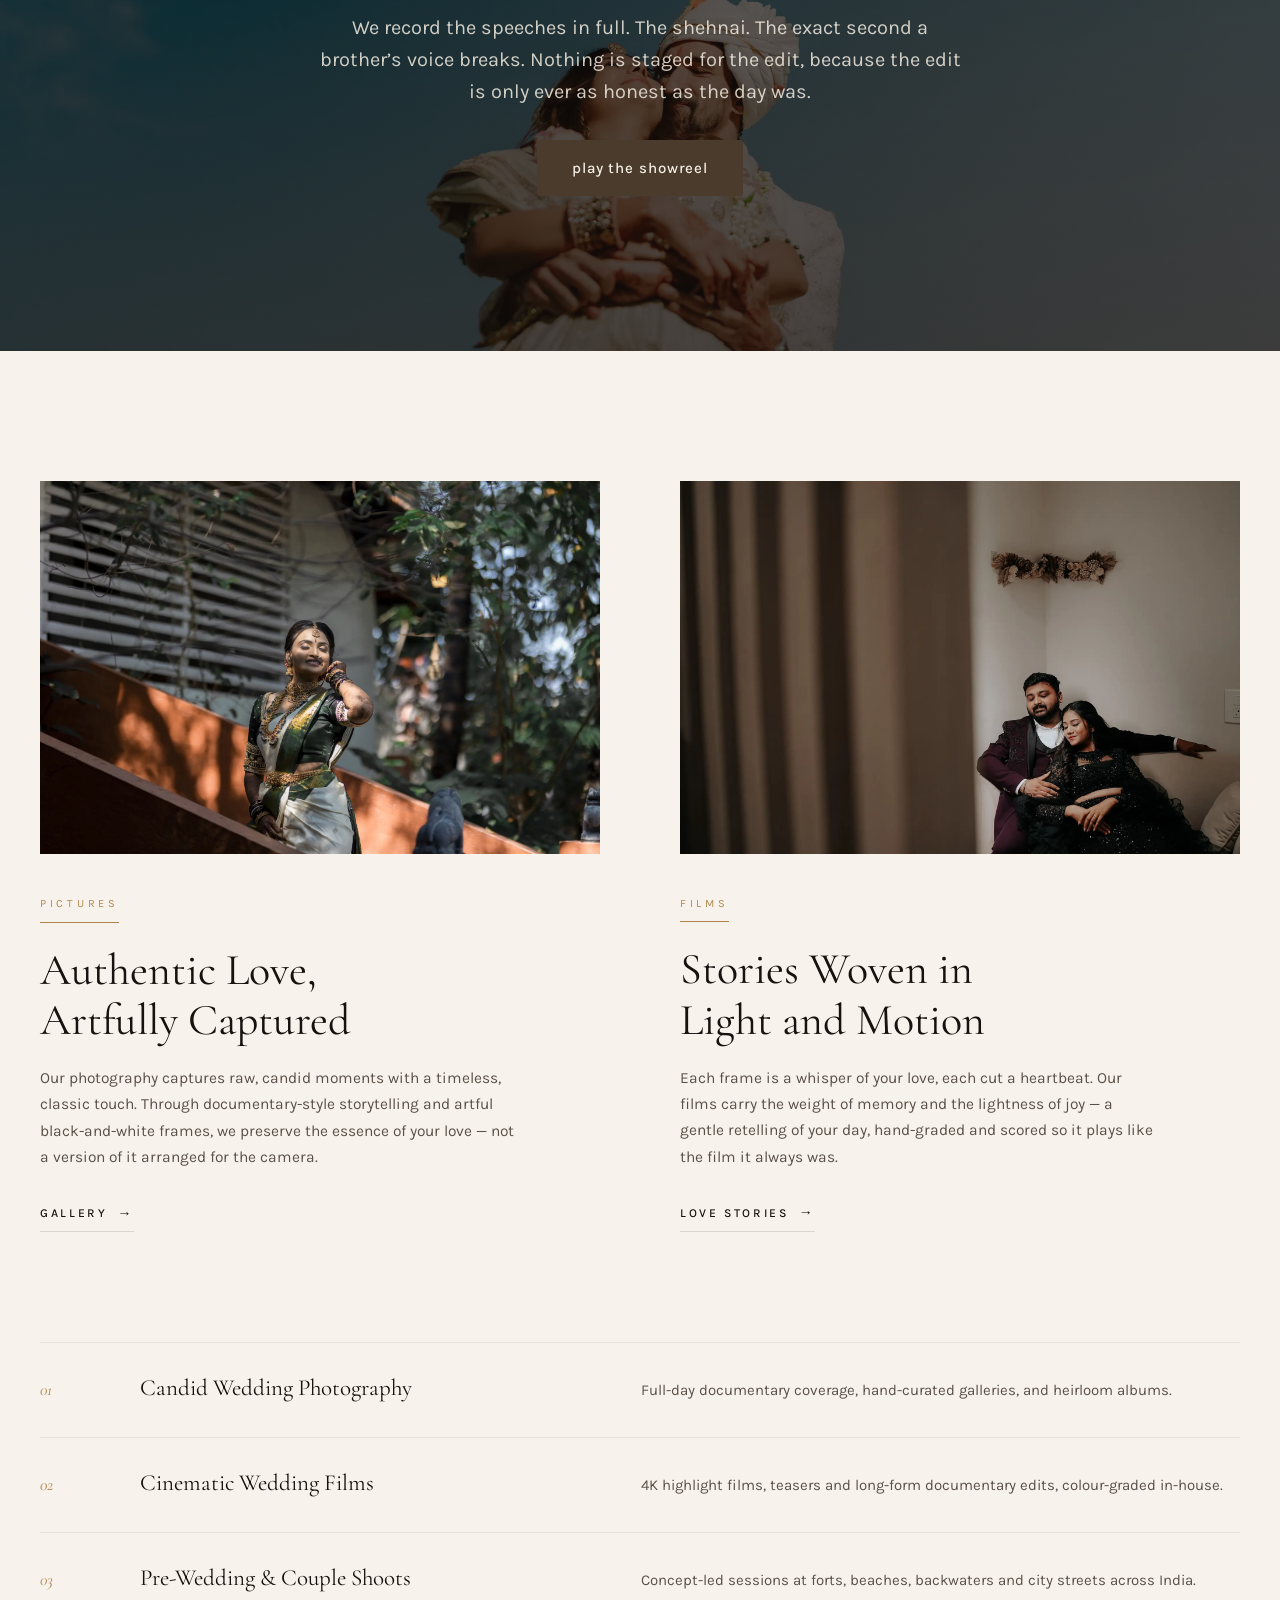
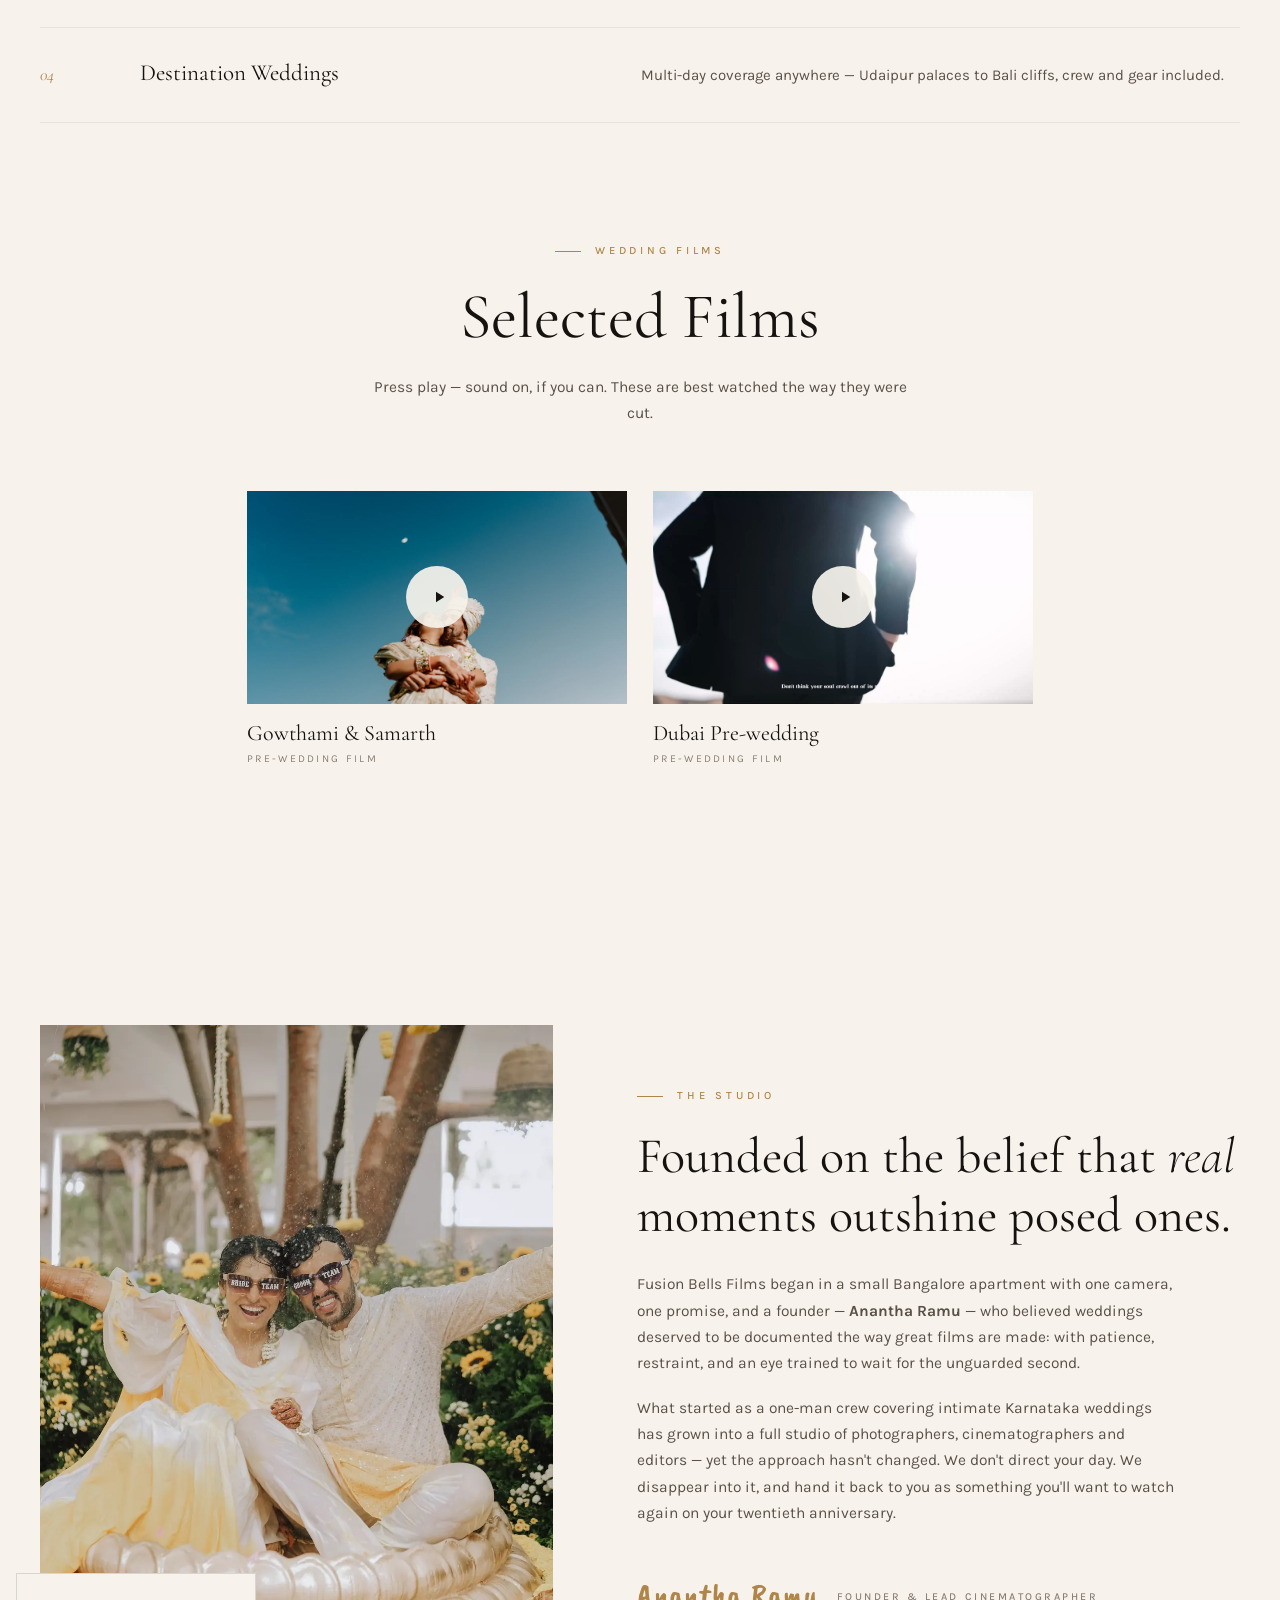
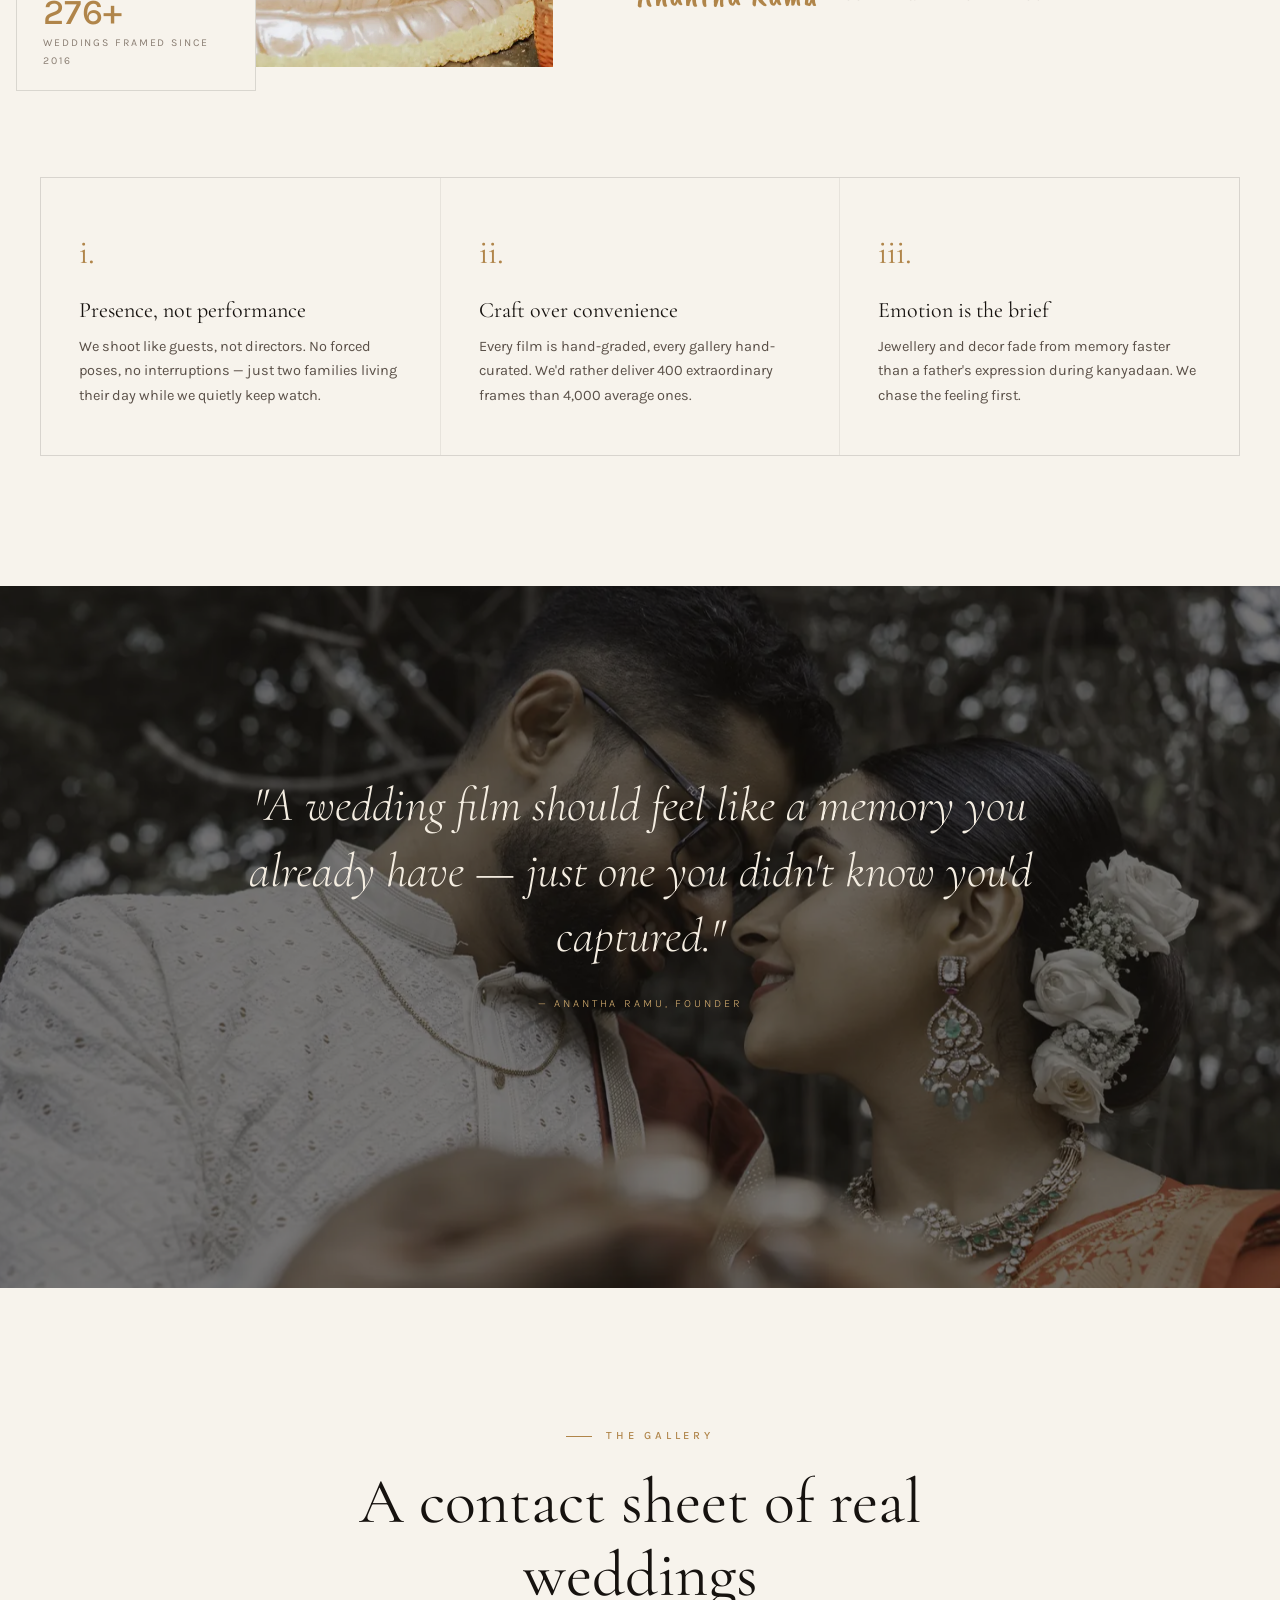
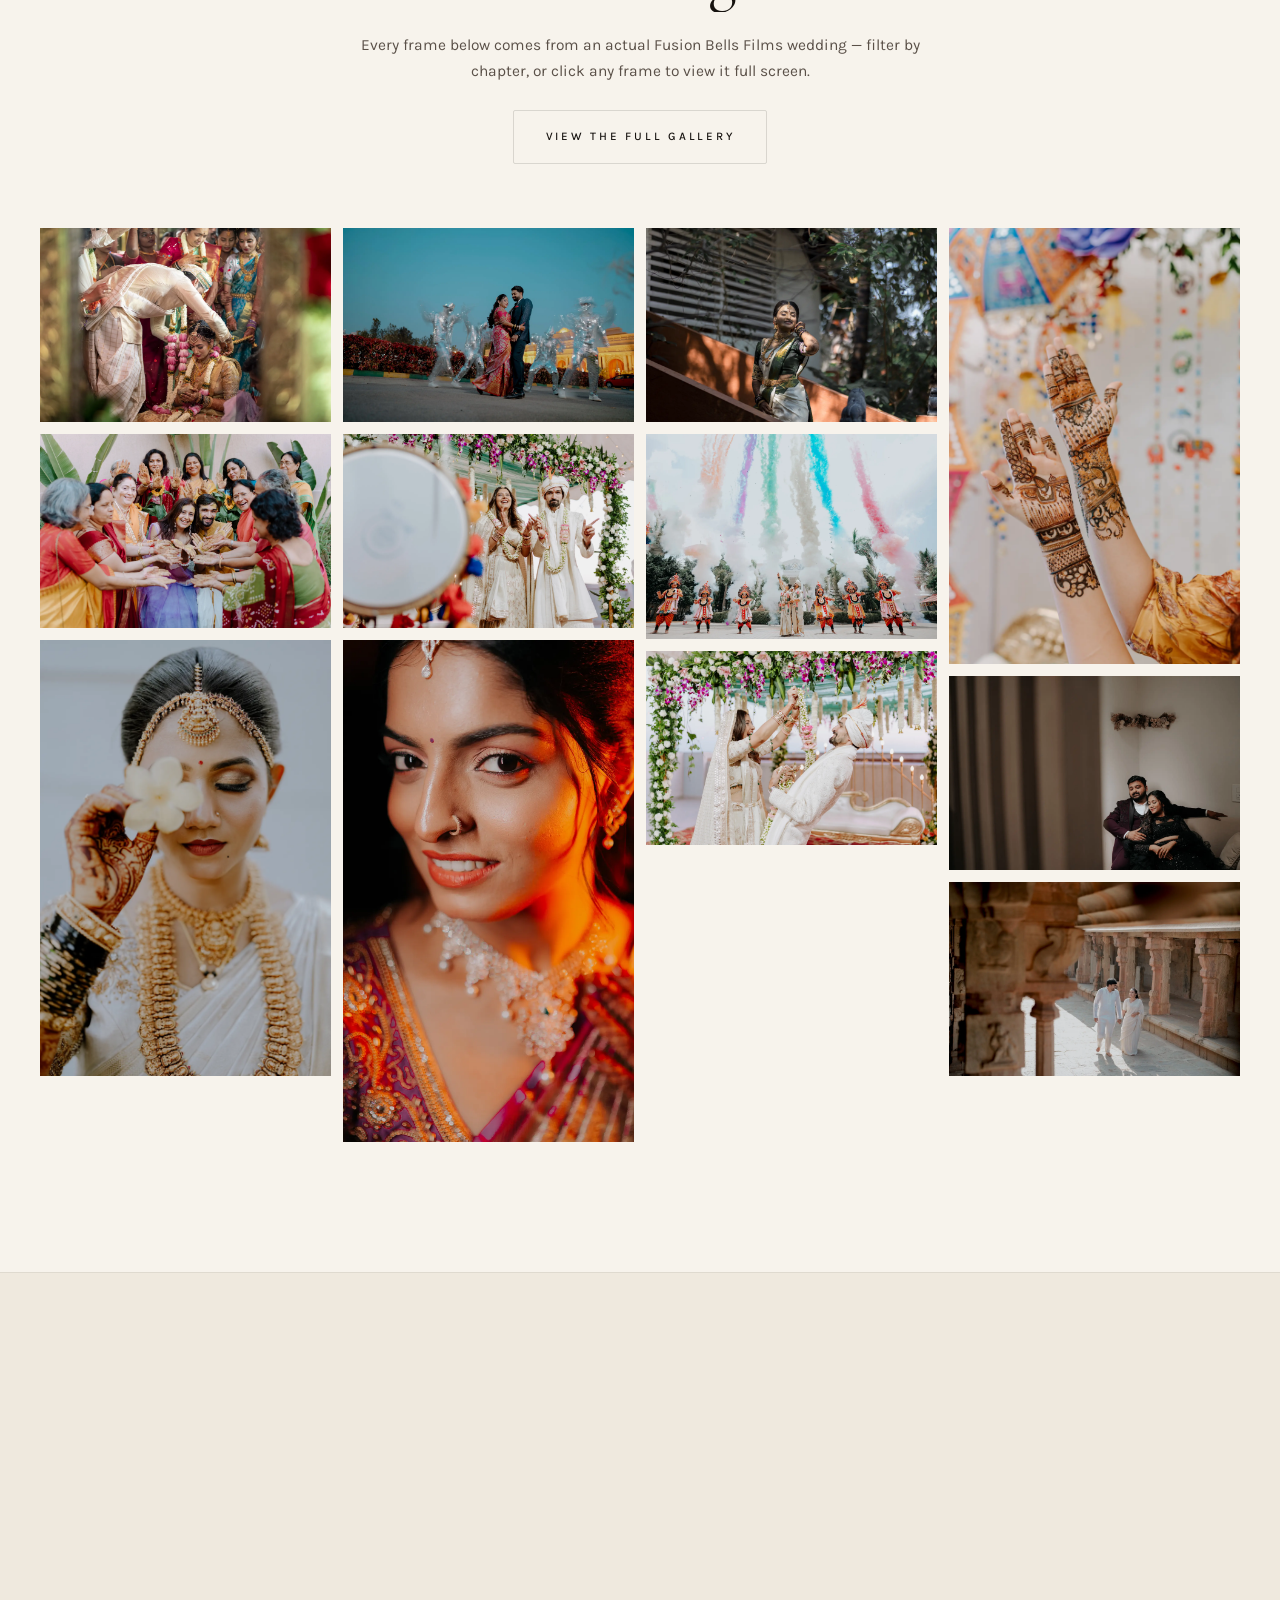
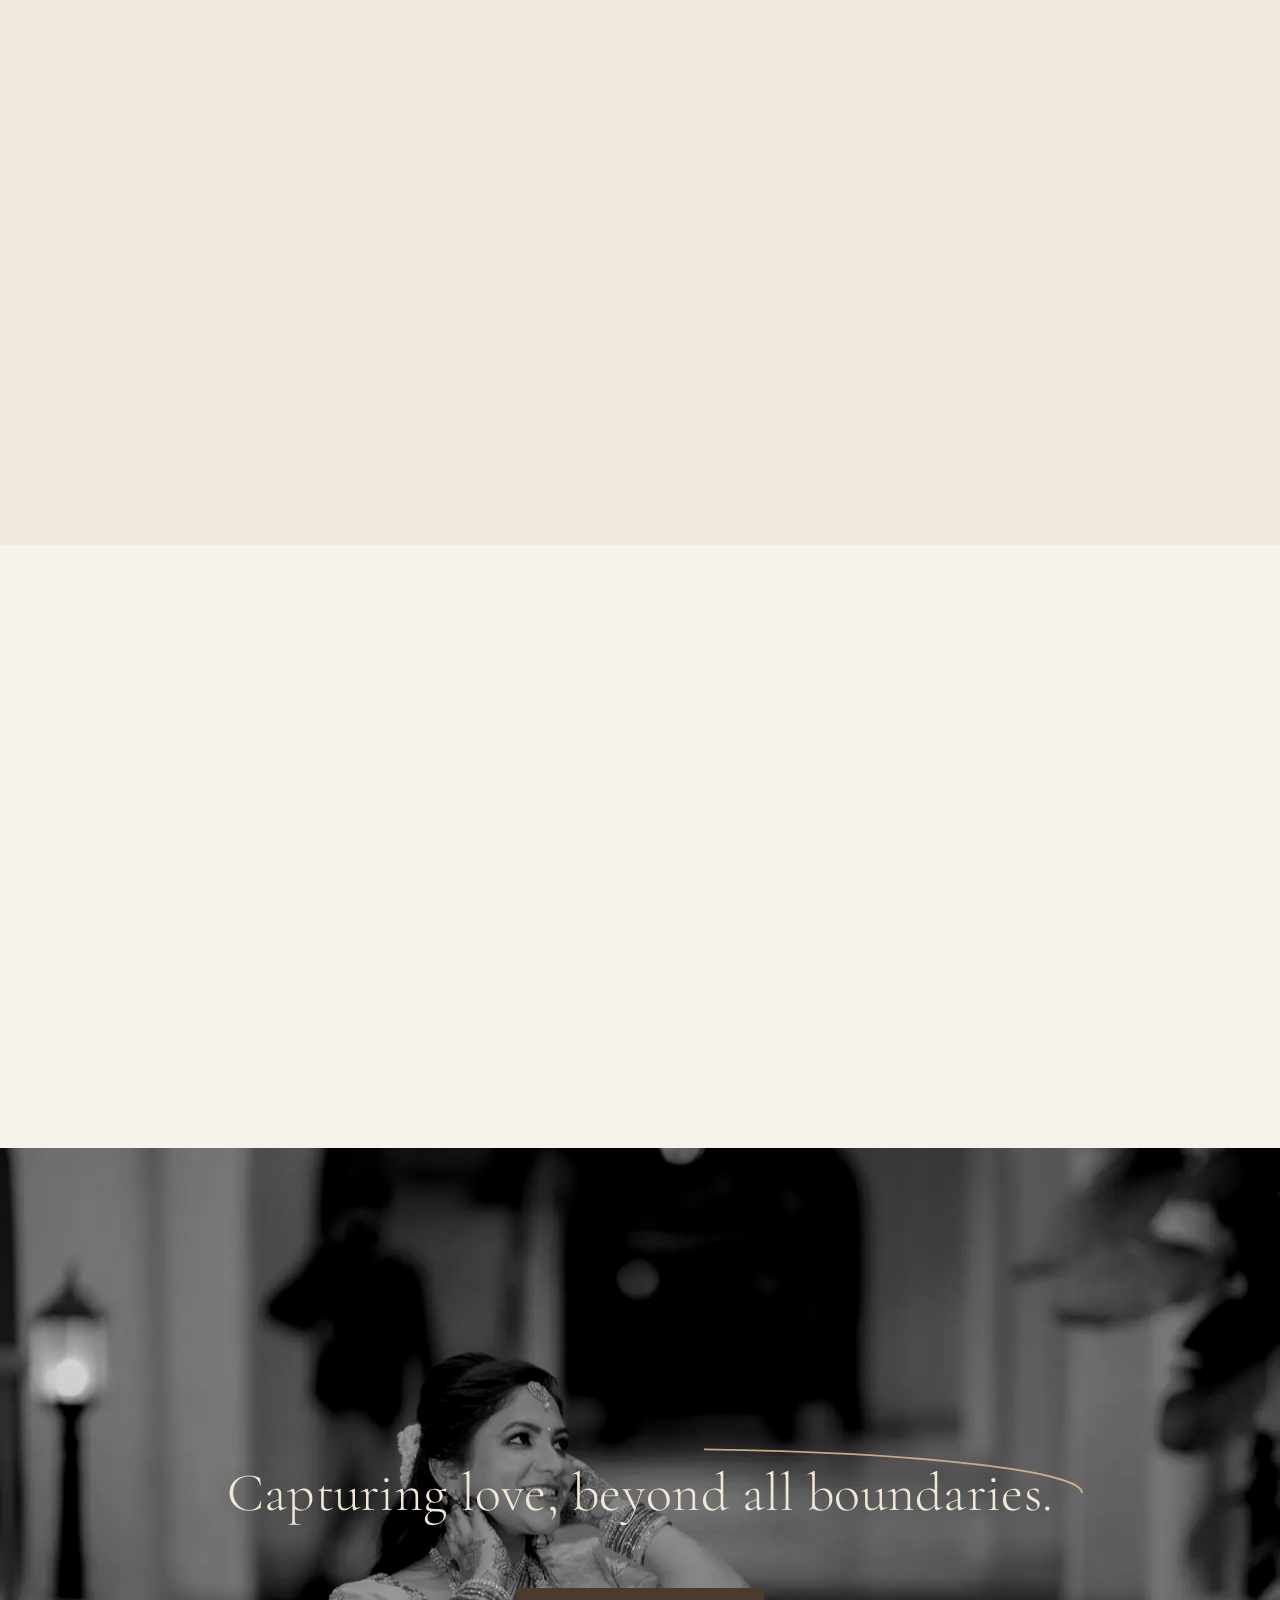
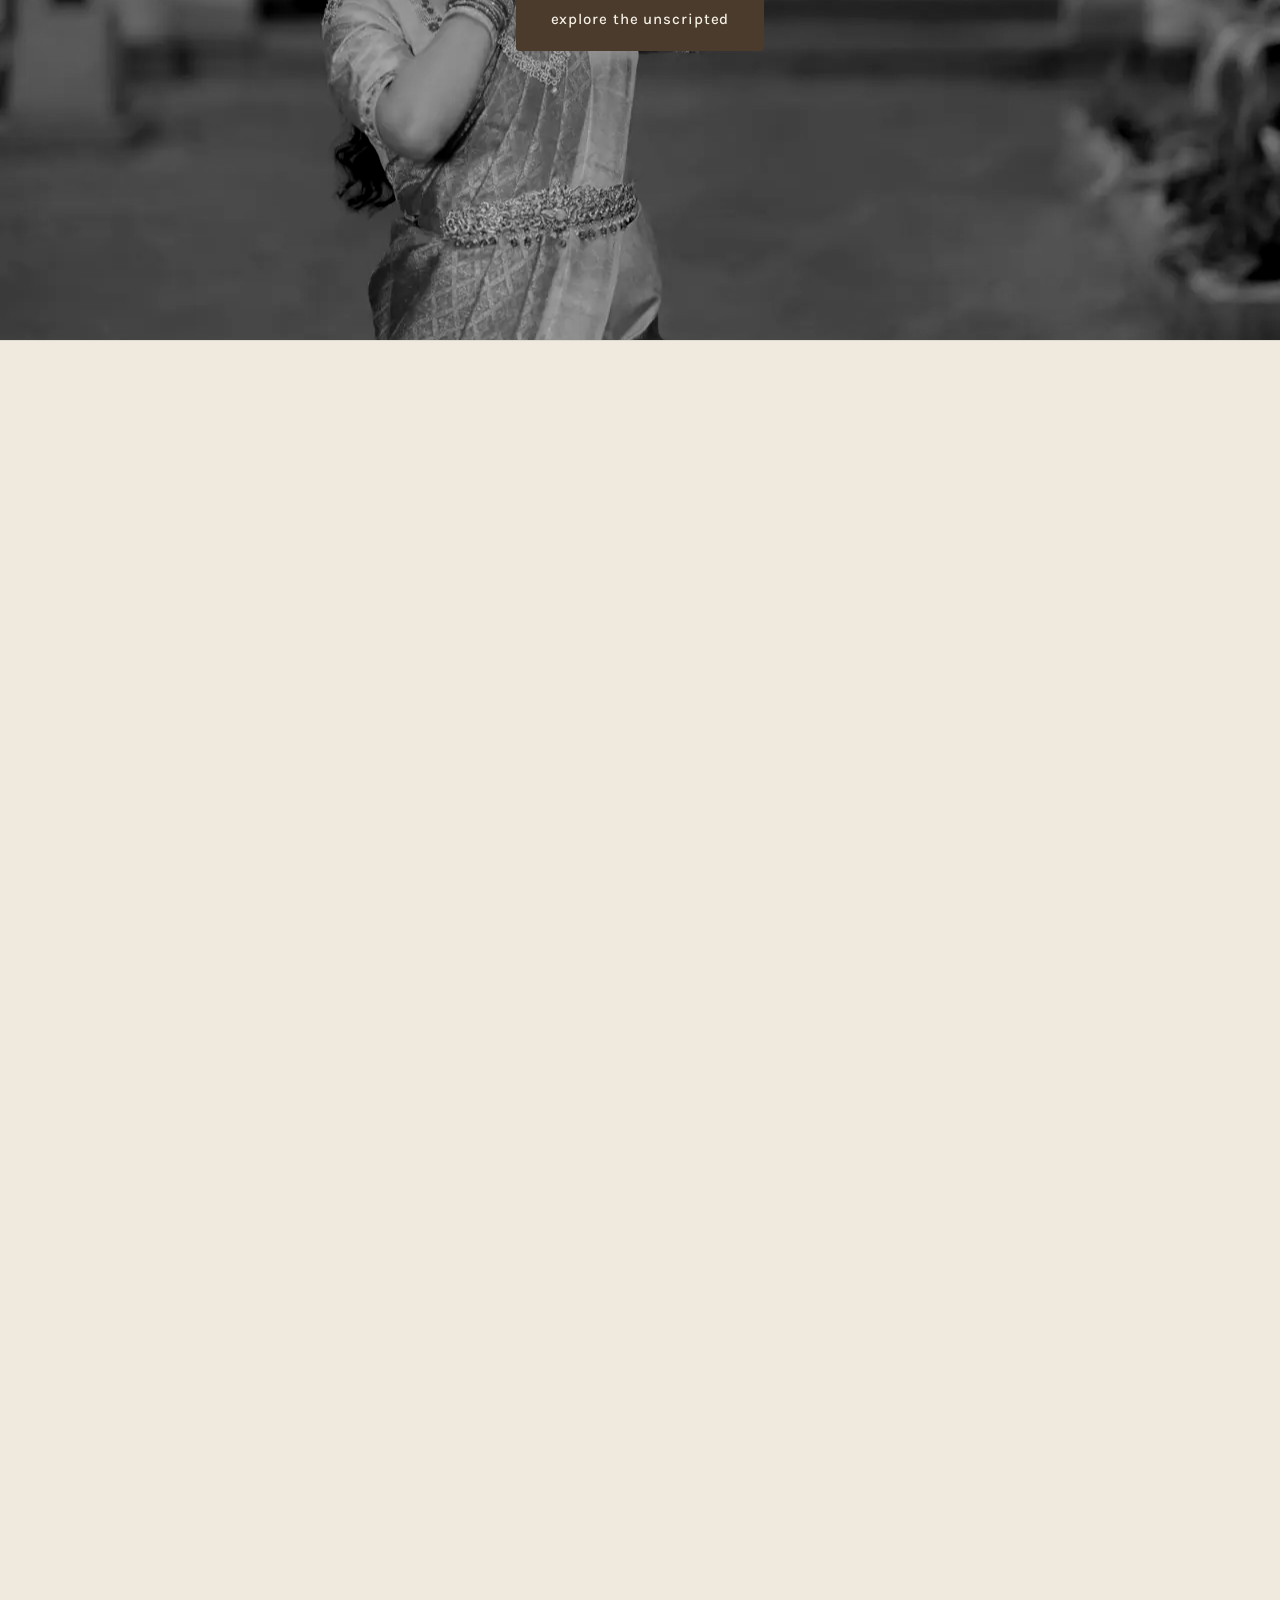
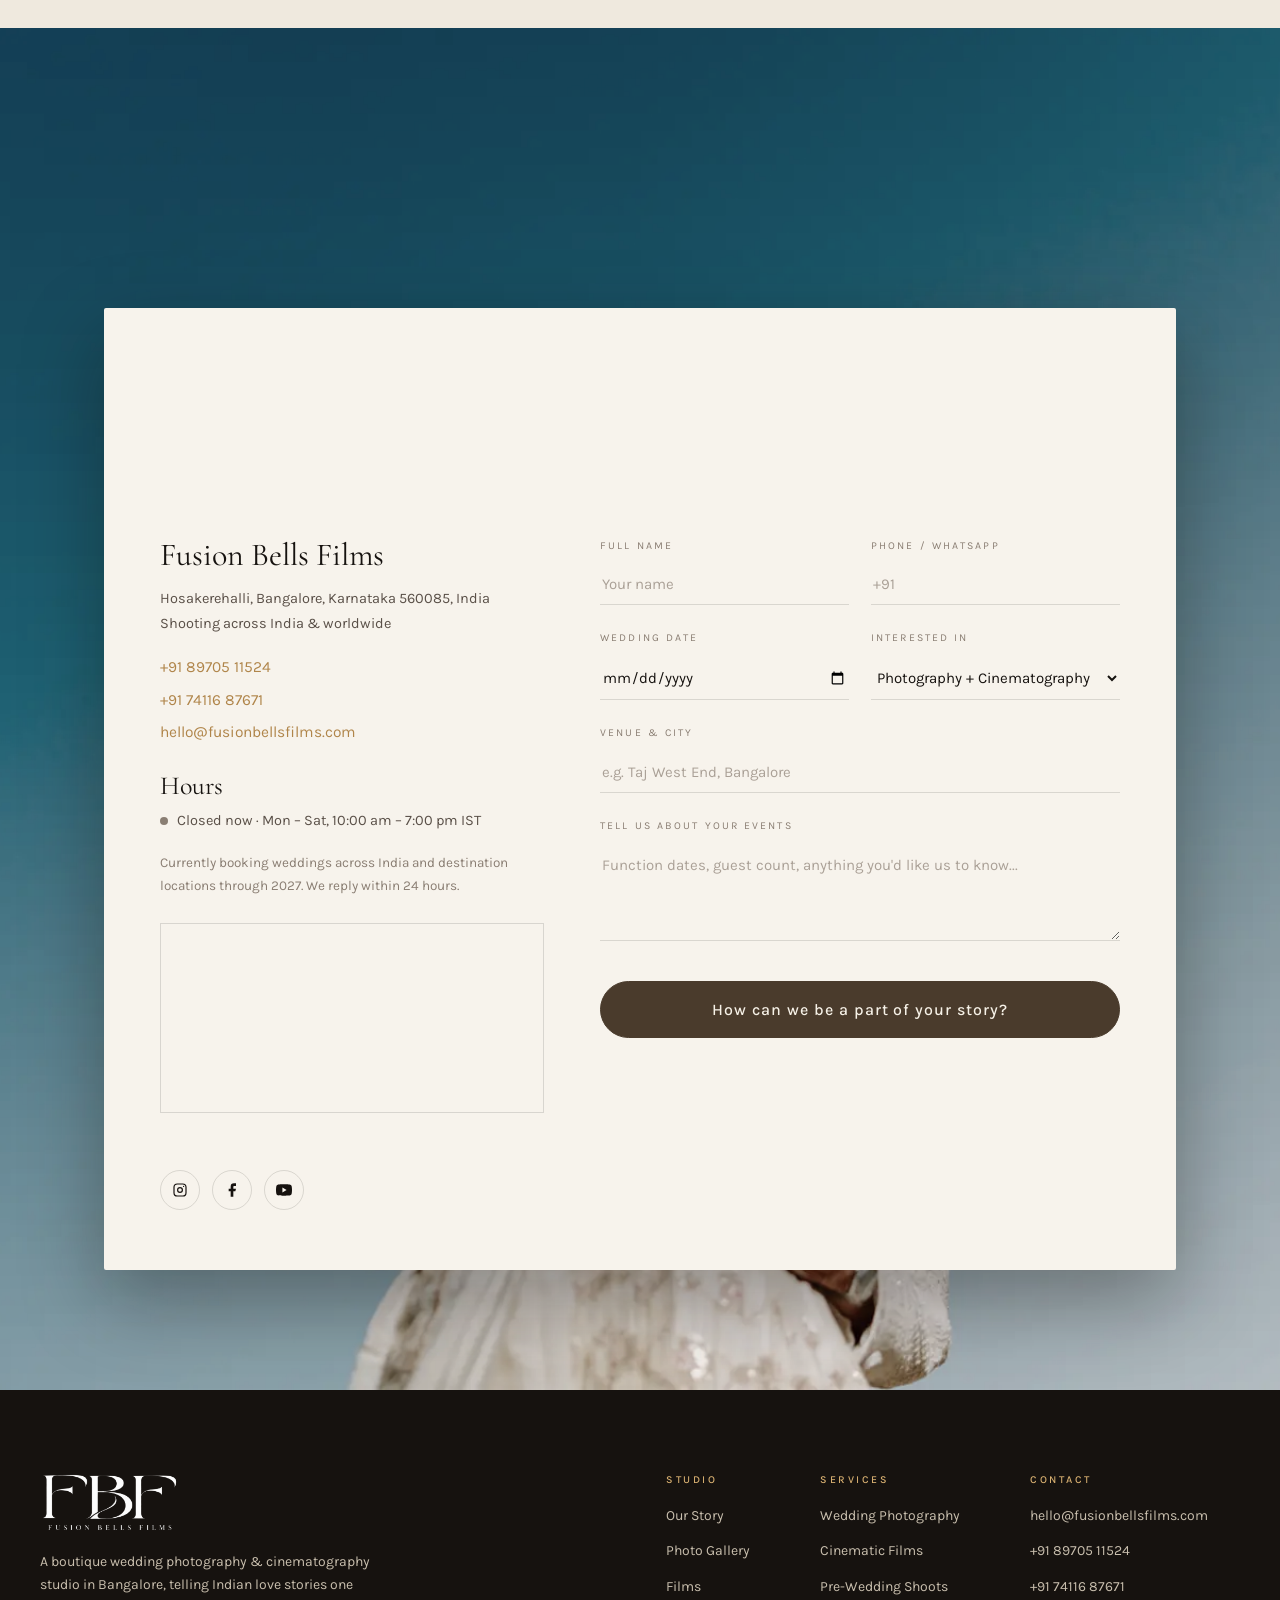
==== commit faf8c62f: "SEO: Add Google Analytics tracking code to all pages" ====
--- a/index.html
+++ b/index.html
@@ -161,6 +161,16 @@
   }
 }
 </script>
+
+<!-- Google tag (gtag.js) -->
+<script async src="https://www.googletagmanager.com/gtag/js?id=G-WK0SJ8WE1C"></script>
+<script>
+  window.dataLayer = window.dataLayer || [];
+  function gtag(){dataLayer.push(arguments);}
+  gtag('js', new Date());
+
+  gtag('config', 'G-WK0SJ8WE1C');
+</script>
 </head>
 <body>
 
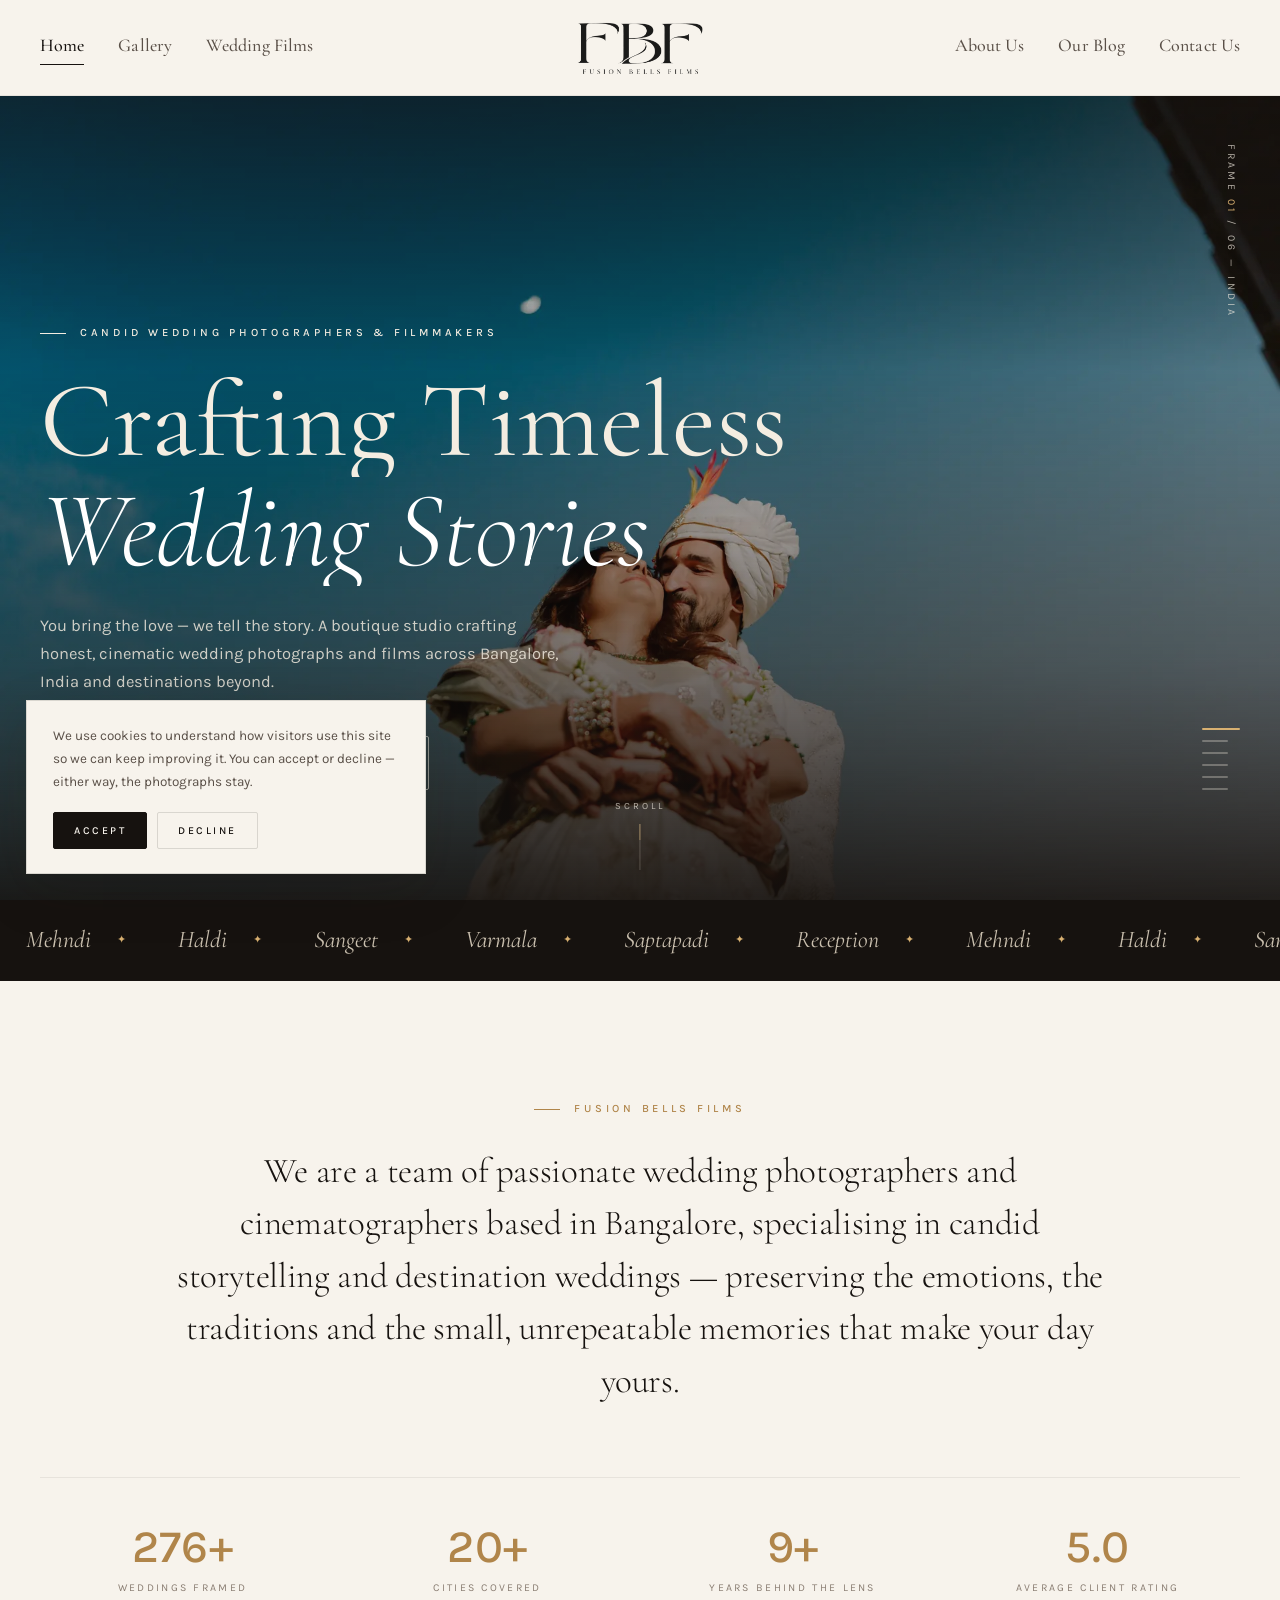
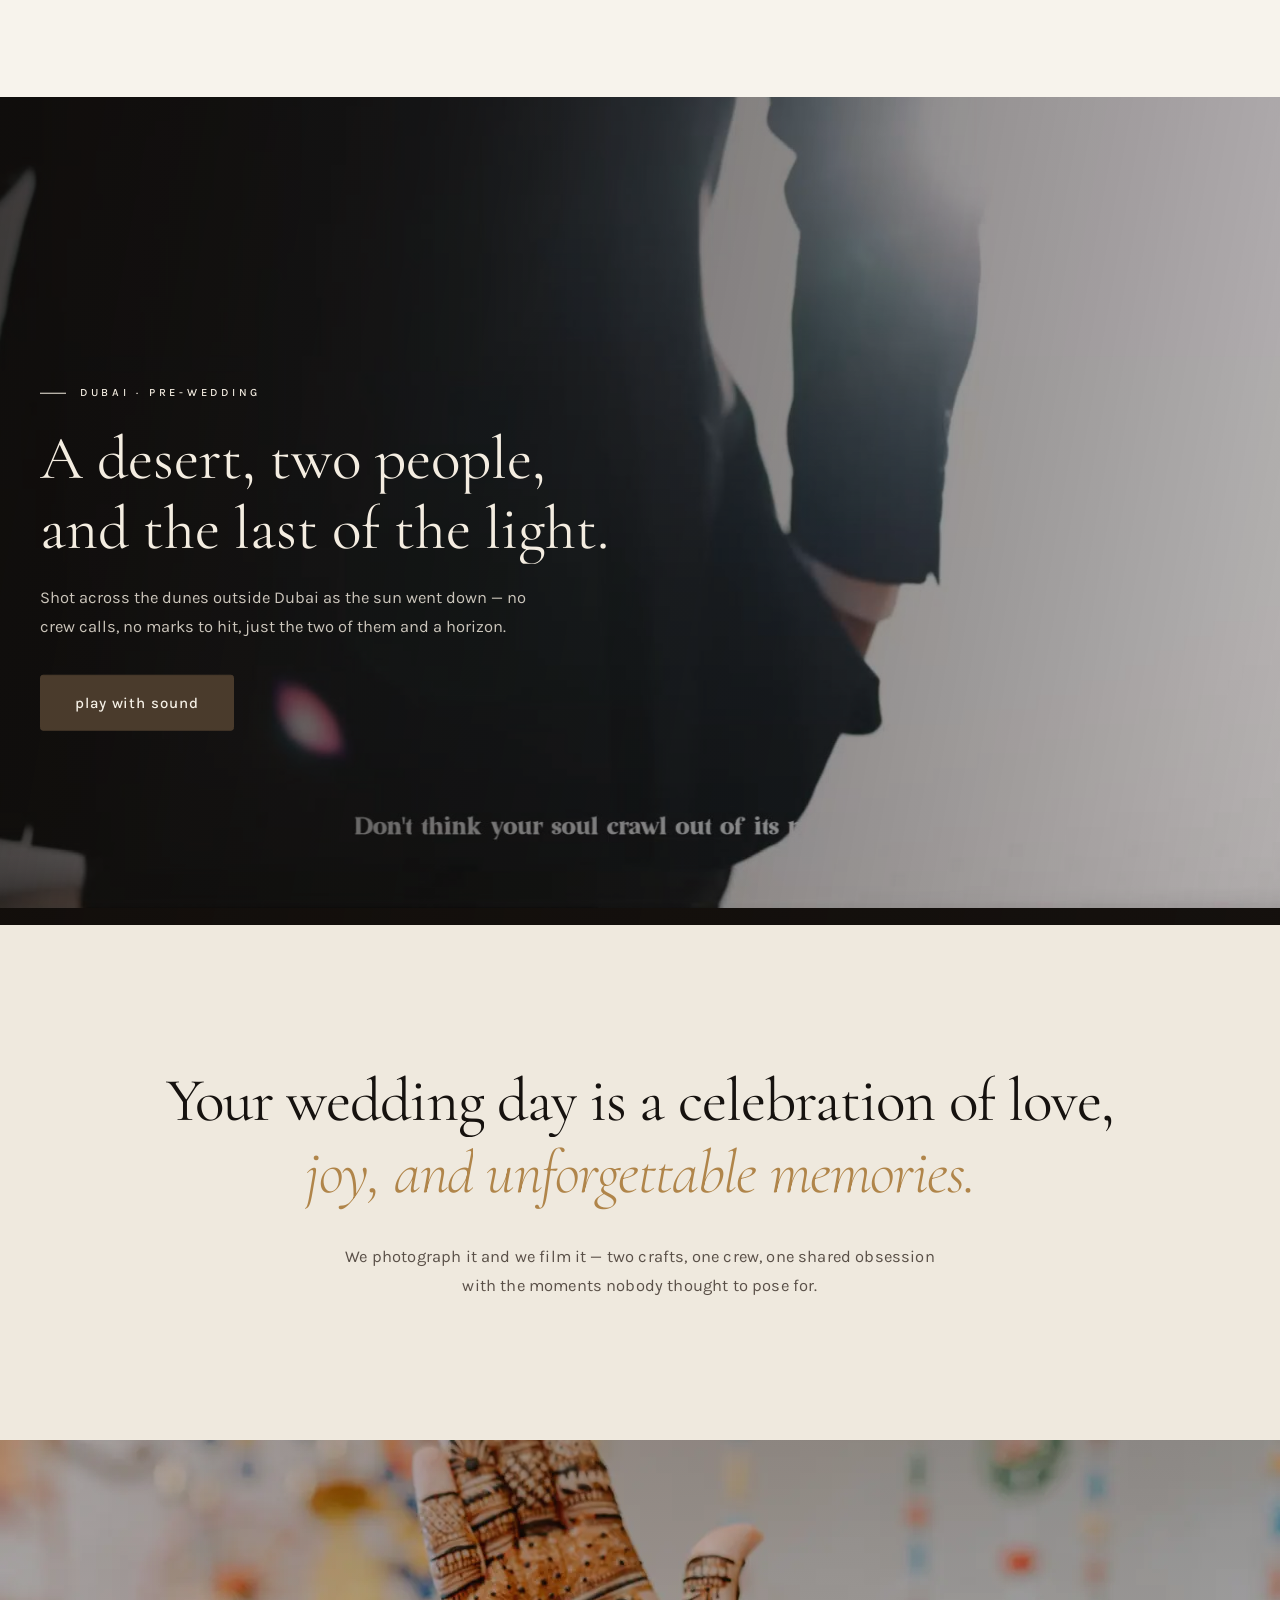
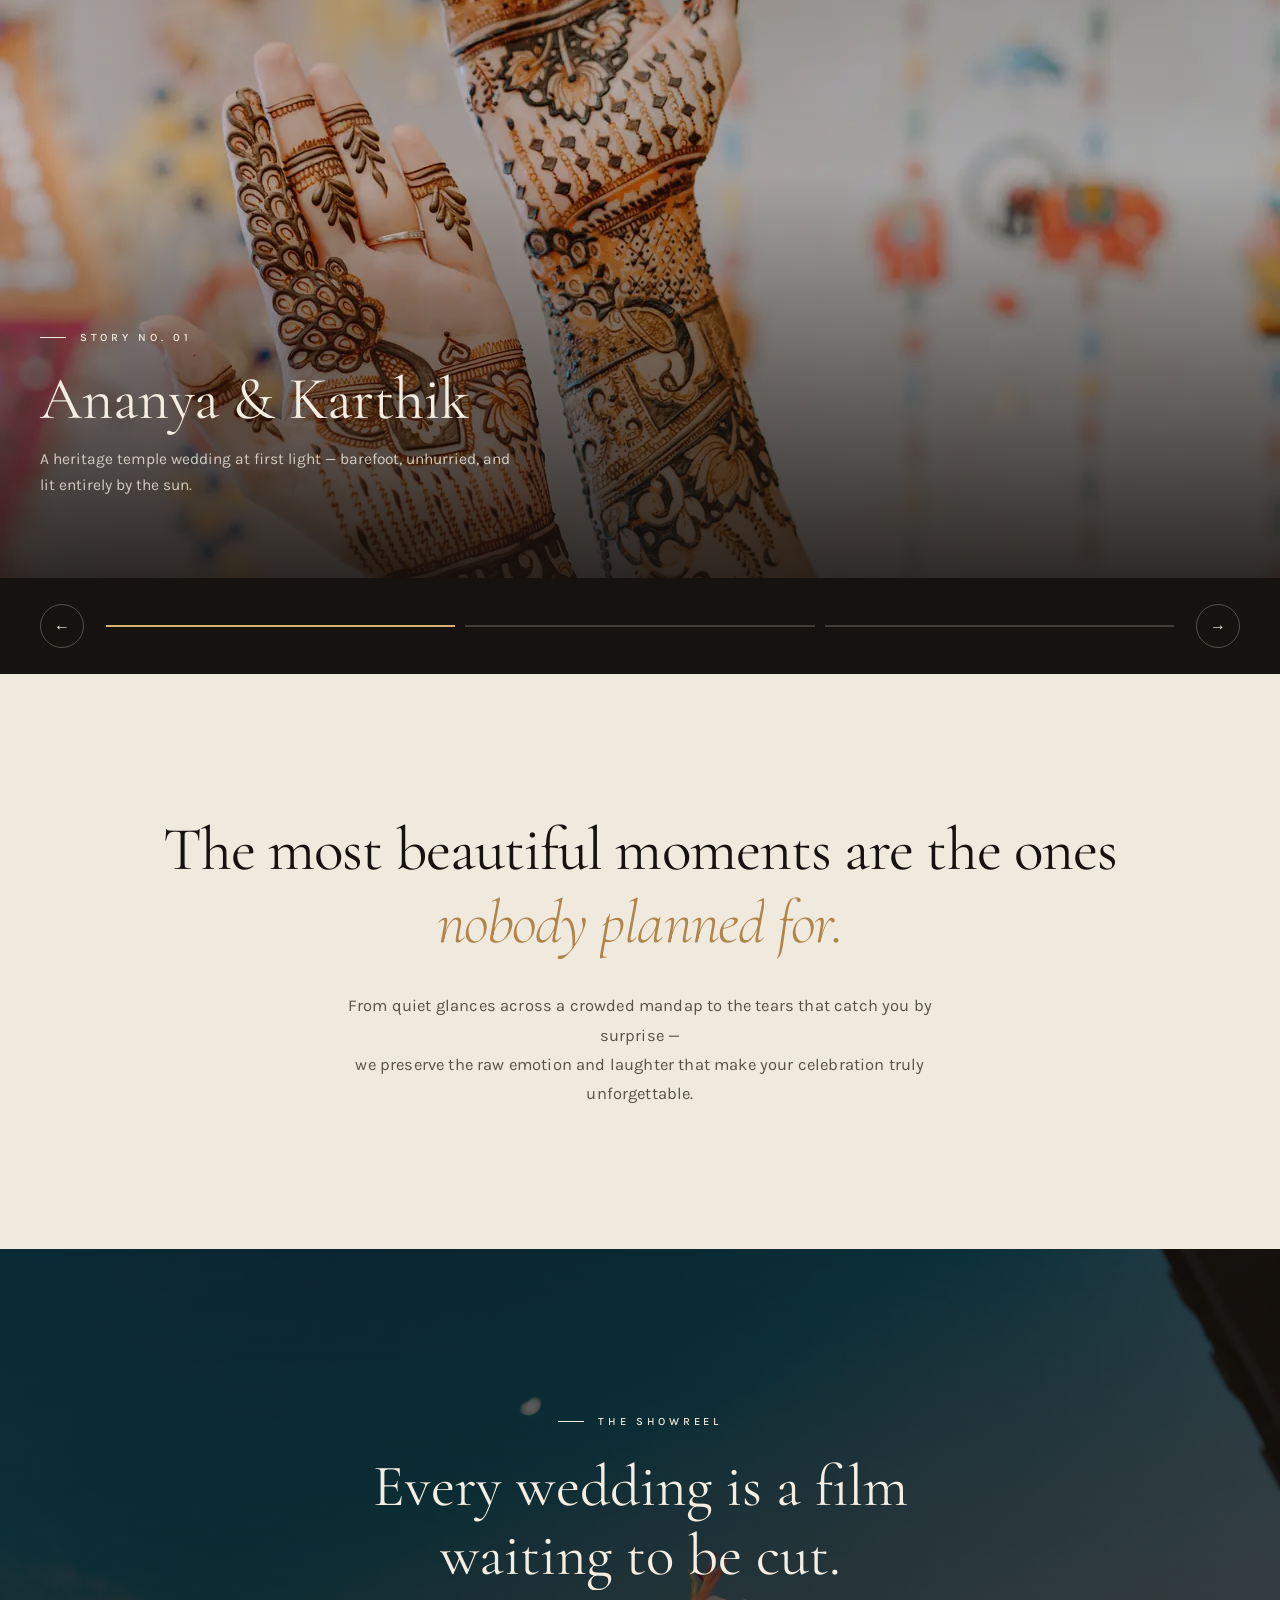
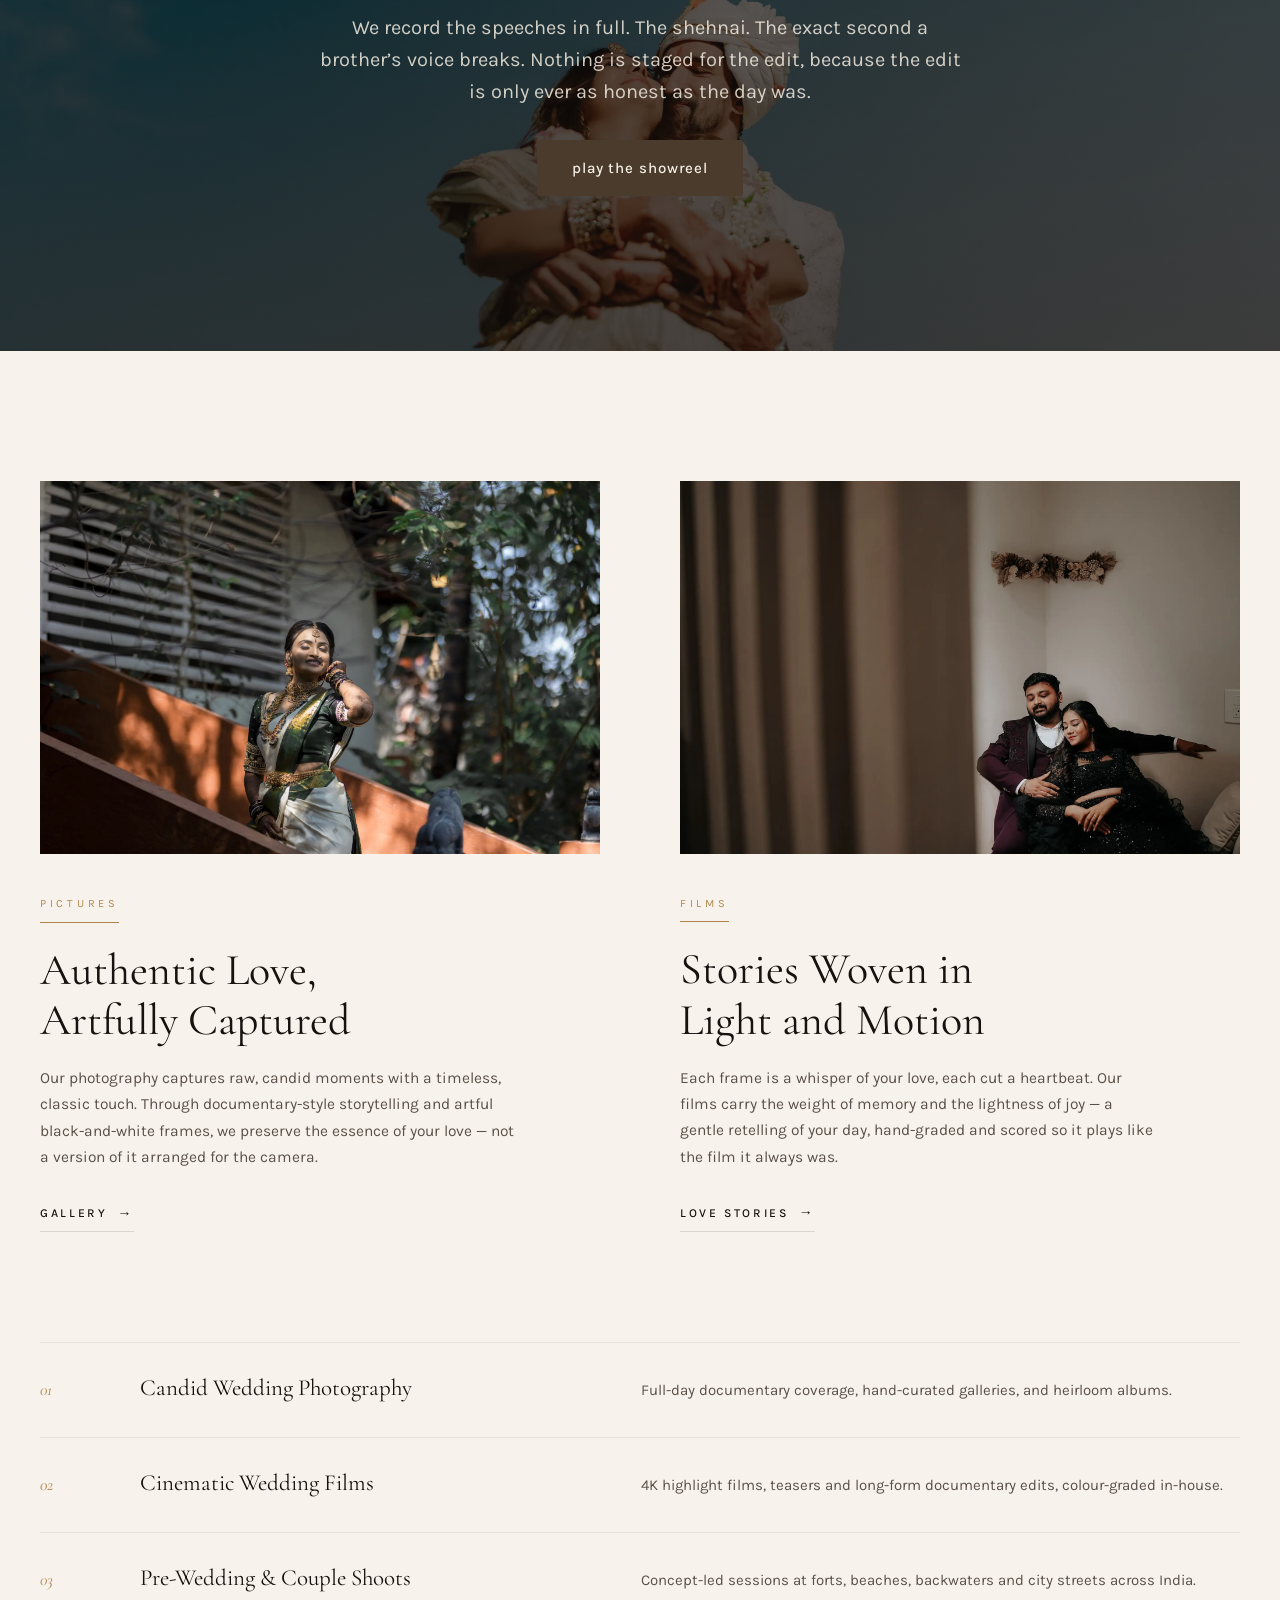
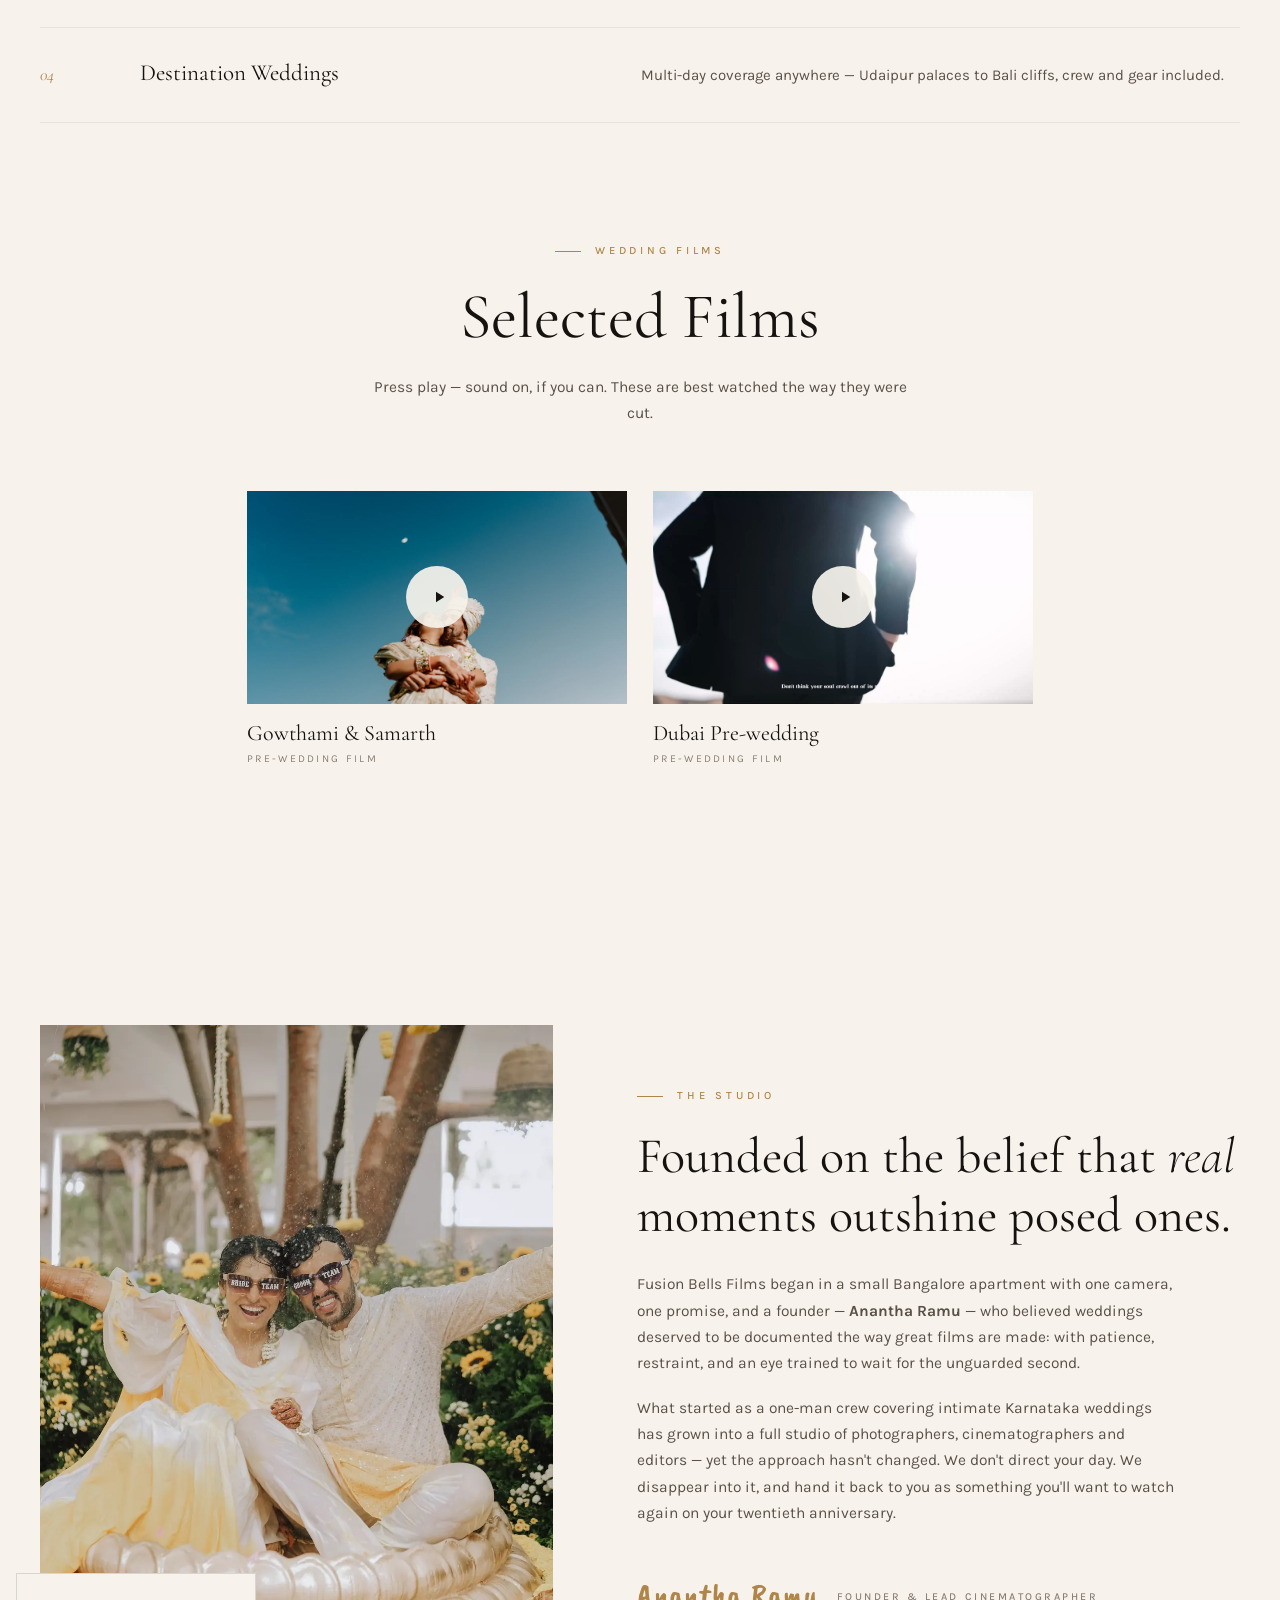
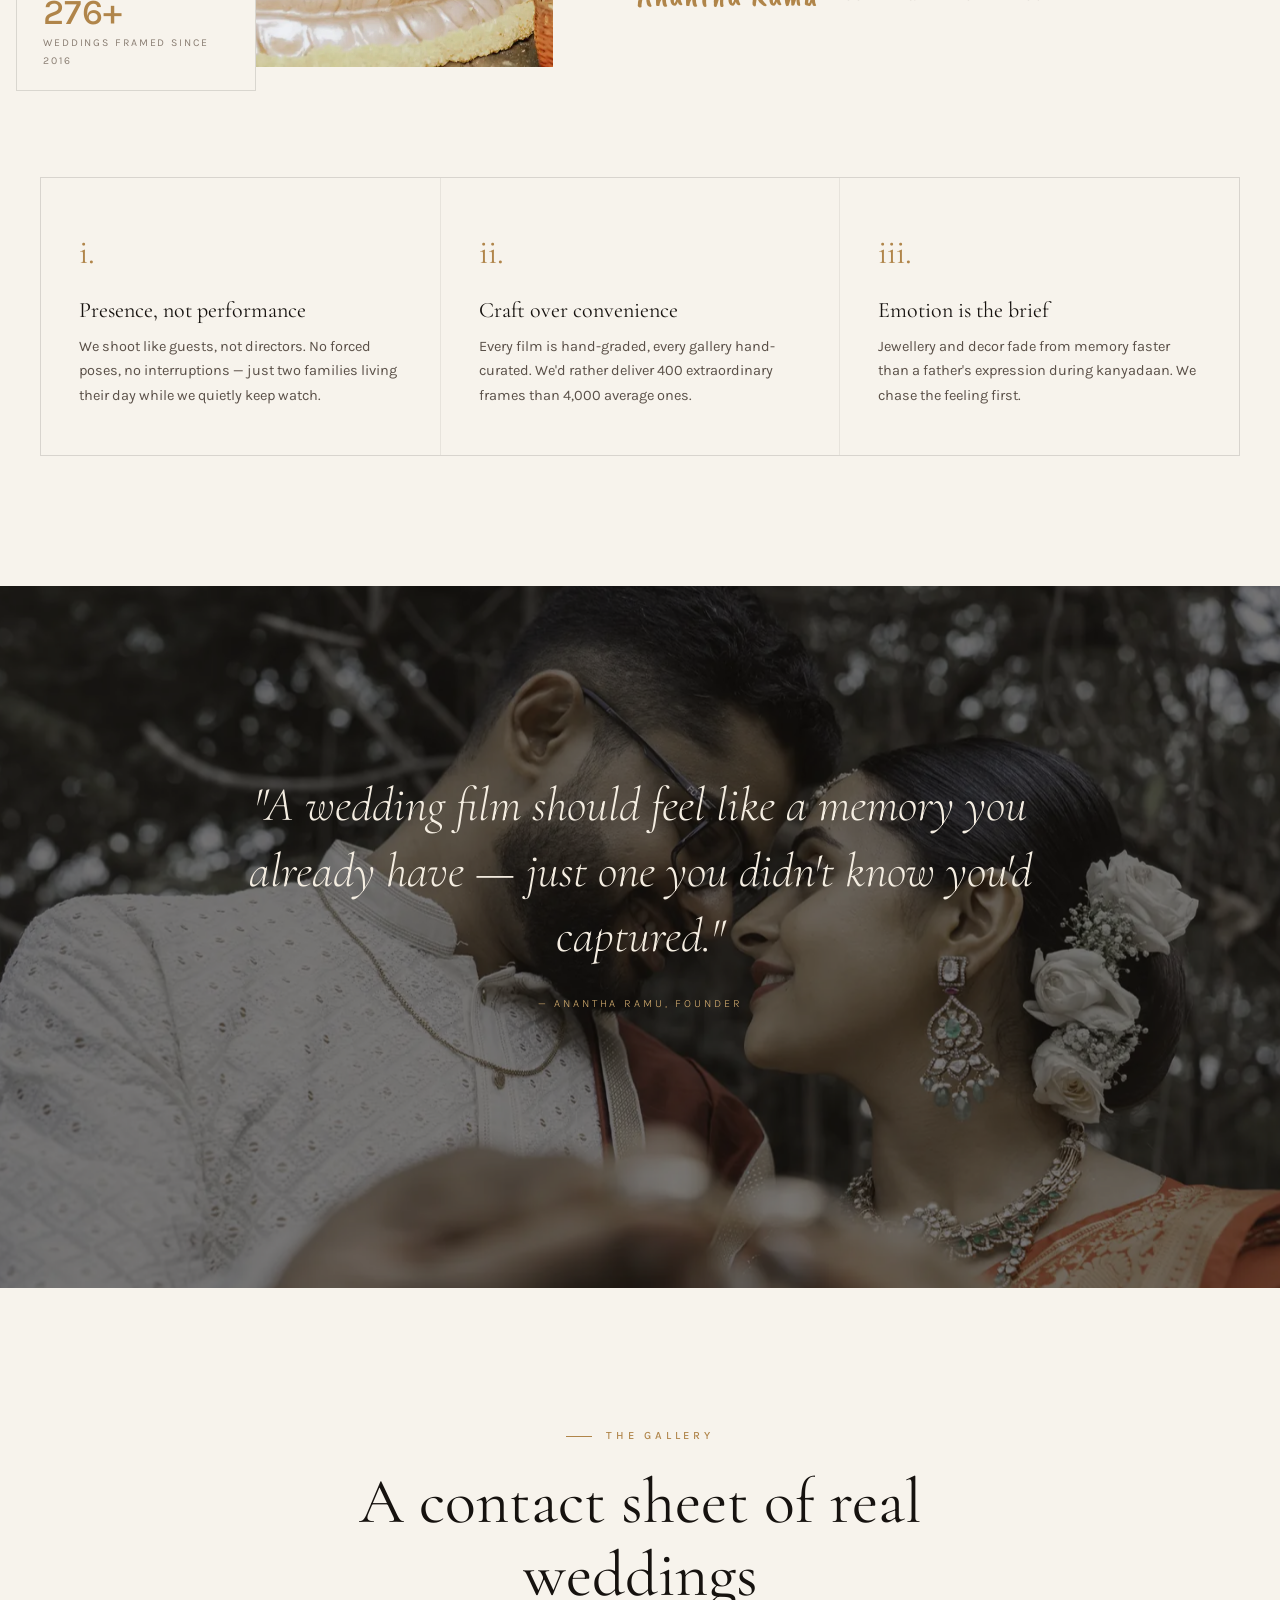
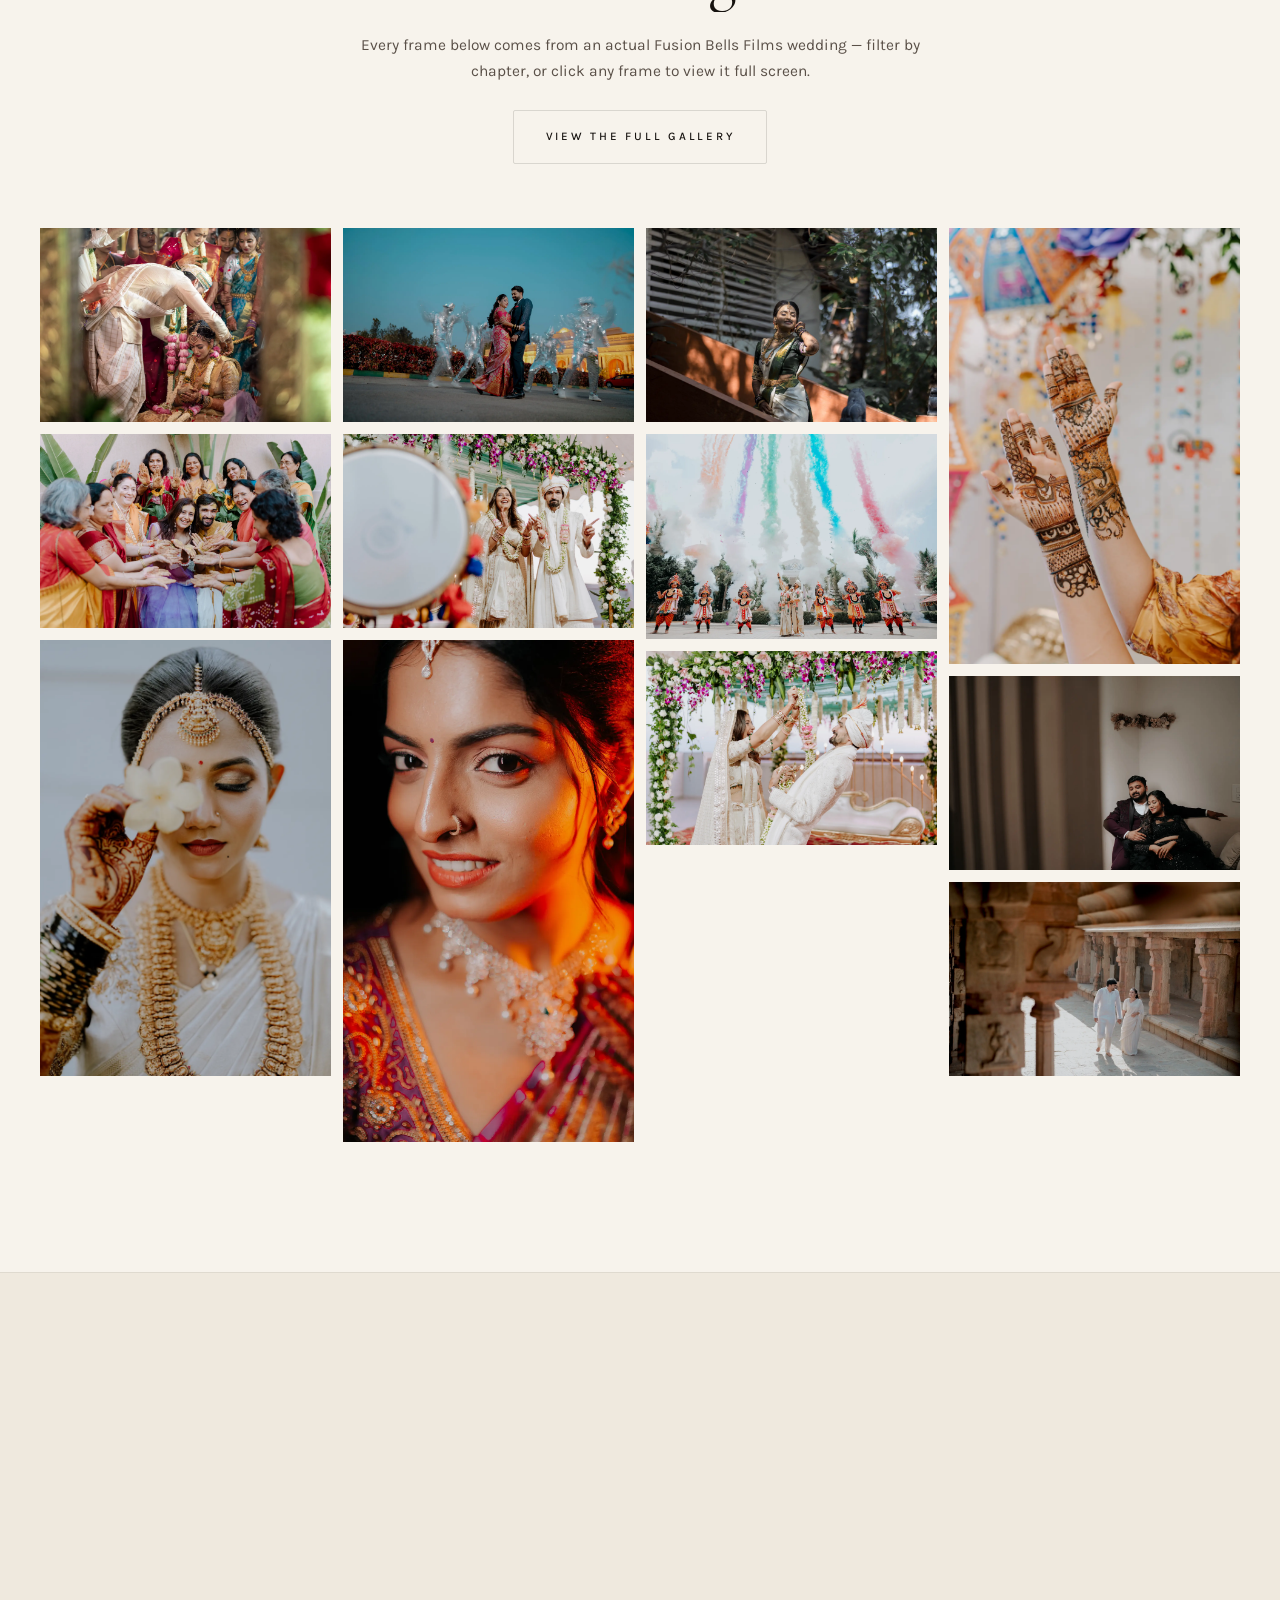
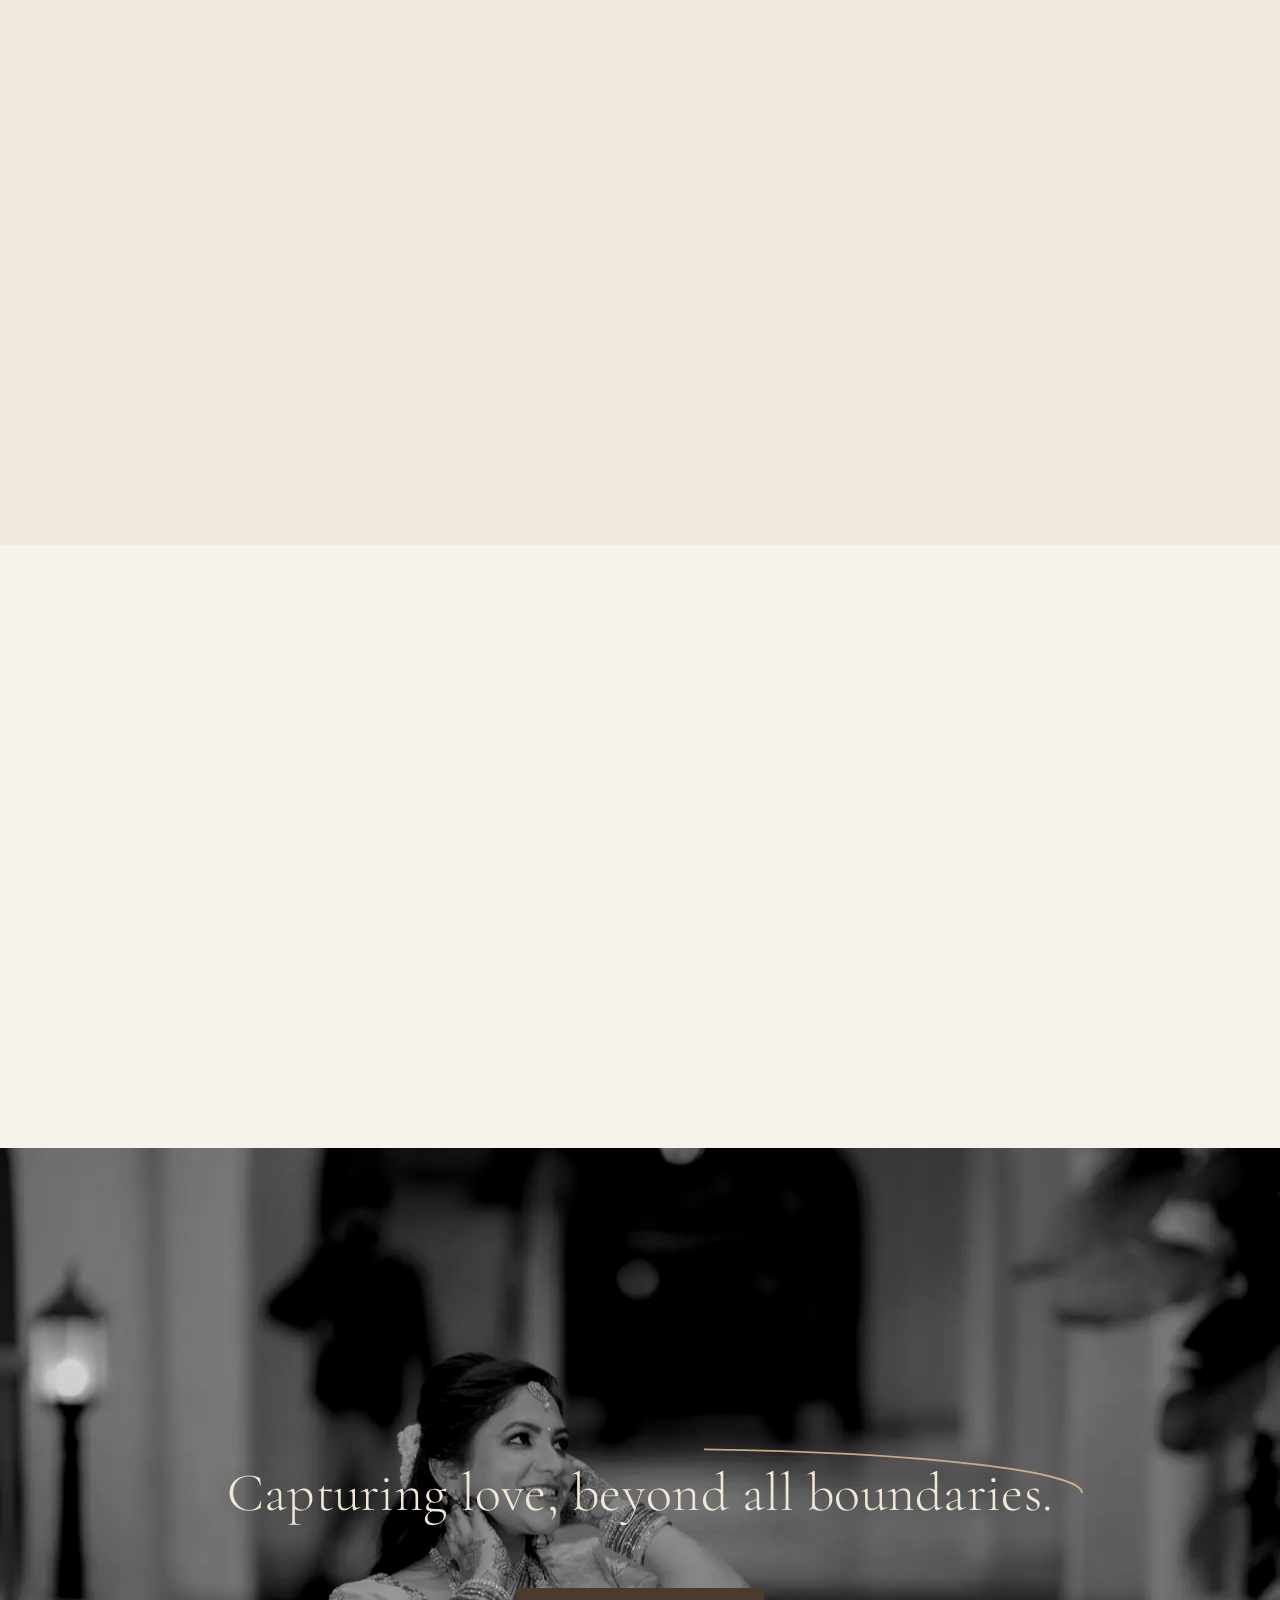
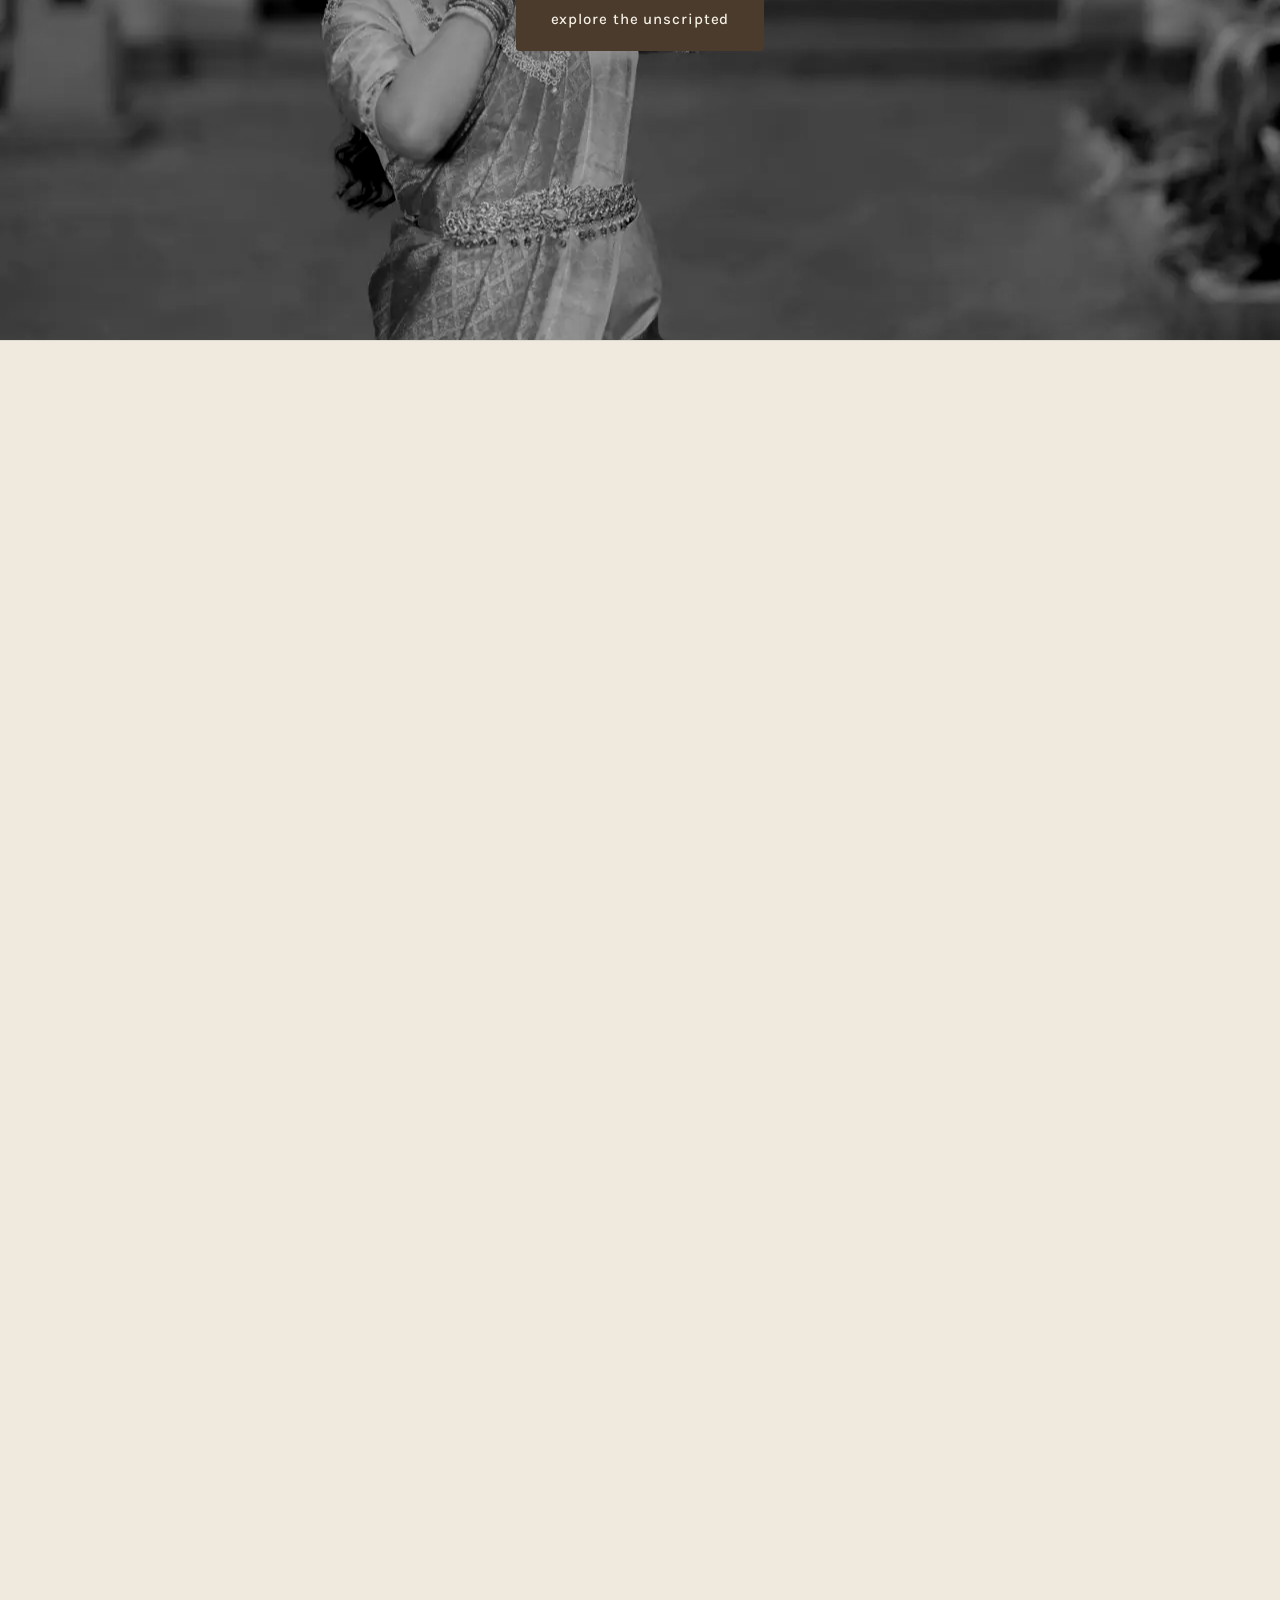
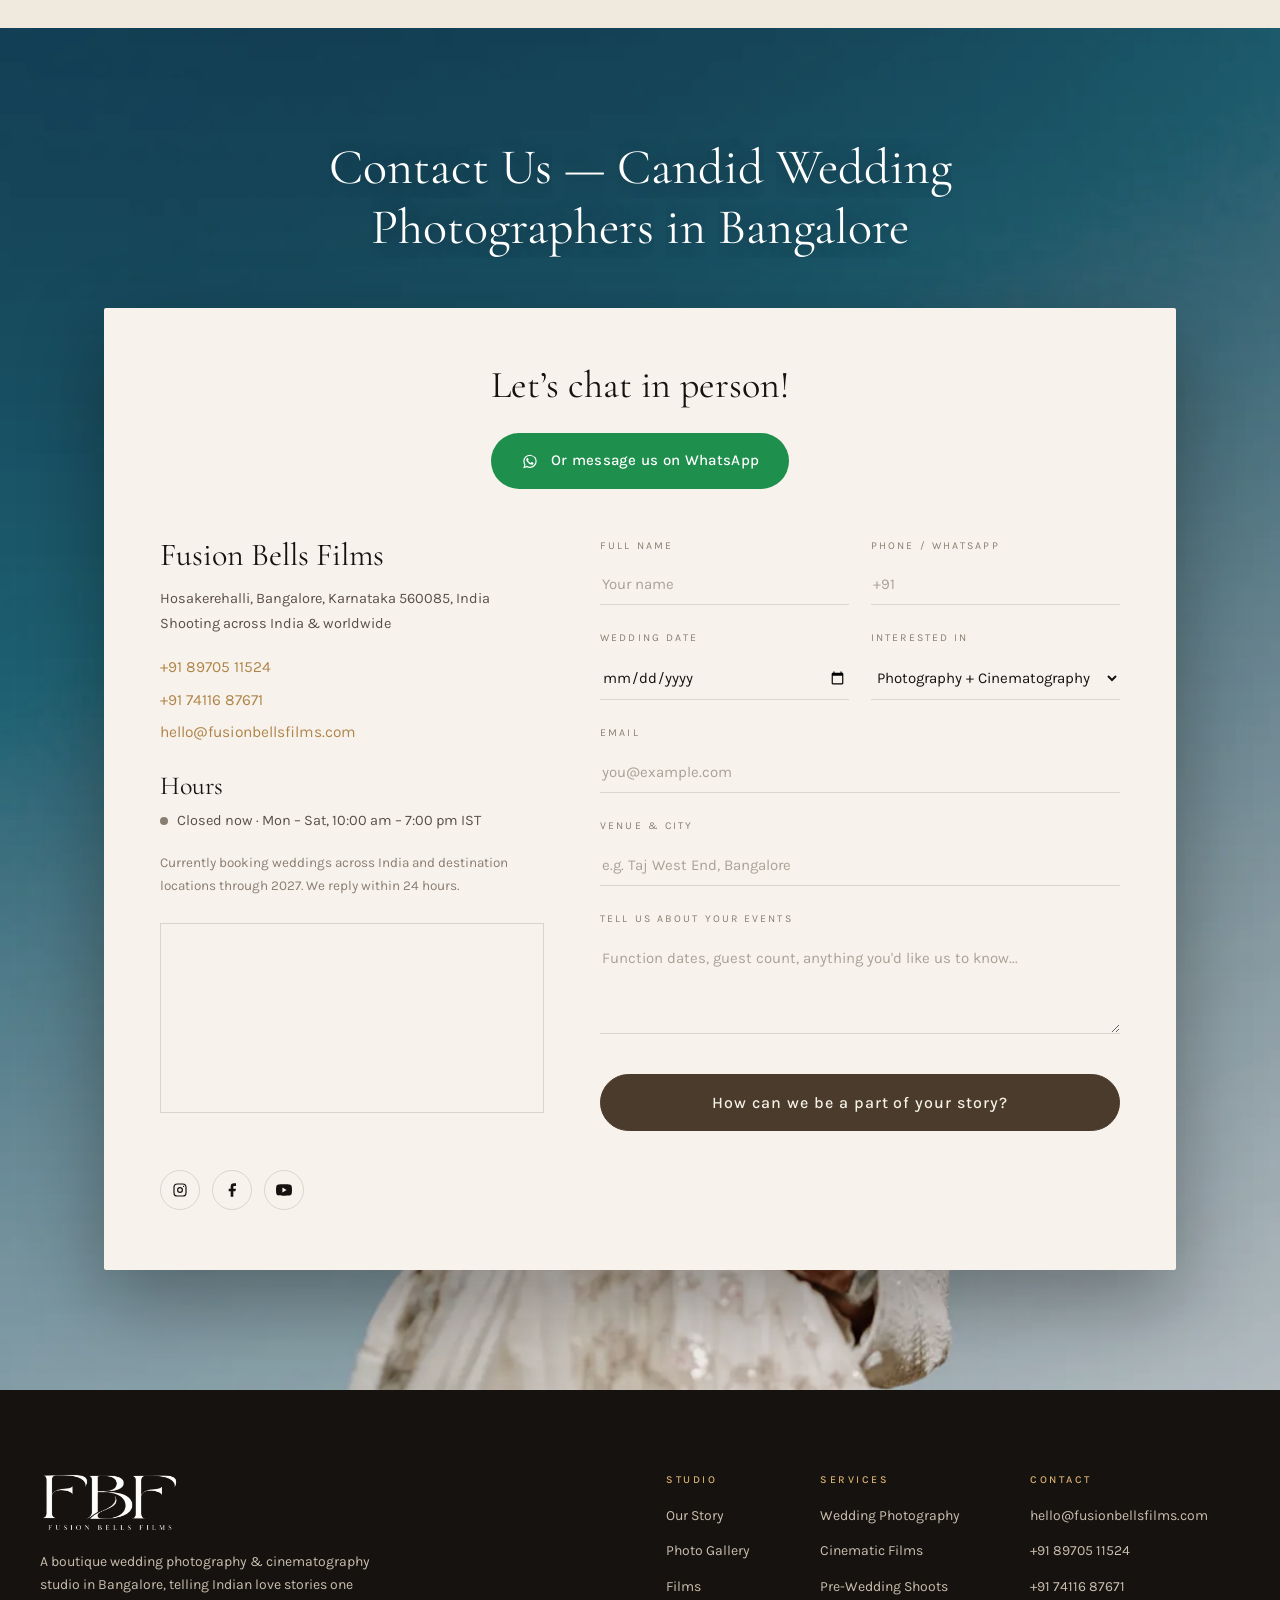
==== commit a4c65ba7: "Implement serverless enquiry API with email auto-reply, honeypot spam protection, and Zoho template" ====
--- a/index.html
+++ b/index.html
@@ -732,6 +732,10 @@
               </div>
             </div>
             <div class="field">
+              <label for="fEmail">Email</label>
+              <input id="fEmail" name="email" type="email" autocomplete="email" placeholder="you@example.com">
+            </div>
+            <div class="field">
               <label for="fVenue">Venue &amp; city</label>
               <input id="fVenue" name="venue" type="text" placeholder="e.g. Taj West End, Bangalore">
             </div>
@@ -739,8 +743,16 @@
               <label for="fMsg">Tell us about your events</label>
               <textarea id="fMsg" name="message" placeholder="Function dates, guest count, anything you'd like us to know..."></textarea>
             </div>
-            <button type="submit" class="btn btn-slab cc-submit">How can we be a part of your story?</button>
-            <p class="form-msg" id="formMsg">Thank you — your enquiry has been noted. We'll reach out on WhatsApp or email within 24 hours.</p>
+
+            <!-- Hidden from people, irresistible to bots. Anything typed in
+                 here marks the submission as spam and it is quietly dropped. -->
+            <div class="hp" aria-hidden="true">
+              <label for="fCompany">Company</label>
+              <input id="fCompany" name="company" type="text" tabindex="-1" autocomplete="off">
+            </div>
+
+            <button type="submit" class="btn btn-slab cc-submit" id="formSubmit">How can we be a part of your story?</button>
+            <p class="form-msg" id="formMsg" role="status"></p>
           </form>
         </div>
       </div>
--- a/styles.css
+++ b/styles.css
@@ -1014,8 +1014,16 @@
 .field textarea{resize:vertical; min-height:96px;}
 .row2{display:grid; grid-template-columns:1fr 1fr; gap:22px;}
 @media (max-width:520px){ .row2{grid-template-columns:1fr;} }
-.form-msg{margin-top:18px; font-size:13.5px; color:var(--gold); display:none;}
+.form-msg{margin-top:18px; font-size:14px; color:var(--gold); display:none; line-height:1.6;}
 .form-msg.show{display:block;}
+.form-msg.is-error{color:#A6402F;}
+.form-msg a{text-decoration:underline;}
+
+/* Honeypot: off-screen rather than display:none, because some bots skip
+   fields that are explicitly hidden. Real visitors never see or tab to it. */
+.hp{position:absolute; left:-9999px; width:1px; height:1px; overflow:hidden;}
+
+#formSubmit[disabled]{opacity:.55; cursor:default; transform:none;}
 
 .info-list{display:flex; flex-direction:column; gap:22px; margin-bottom:36px;}
 .info-item{display:flex; gap:16px; align-items:flex-start;}
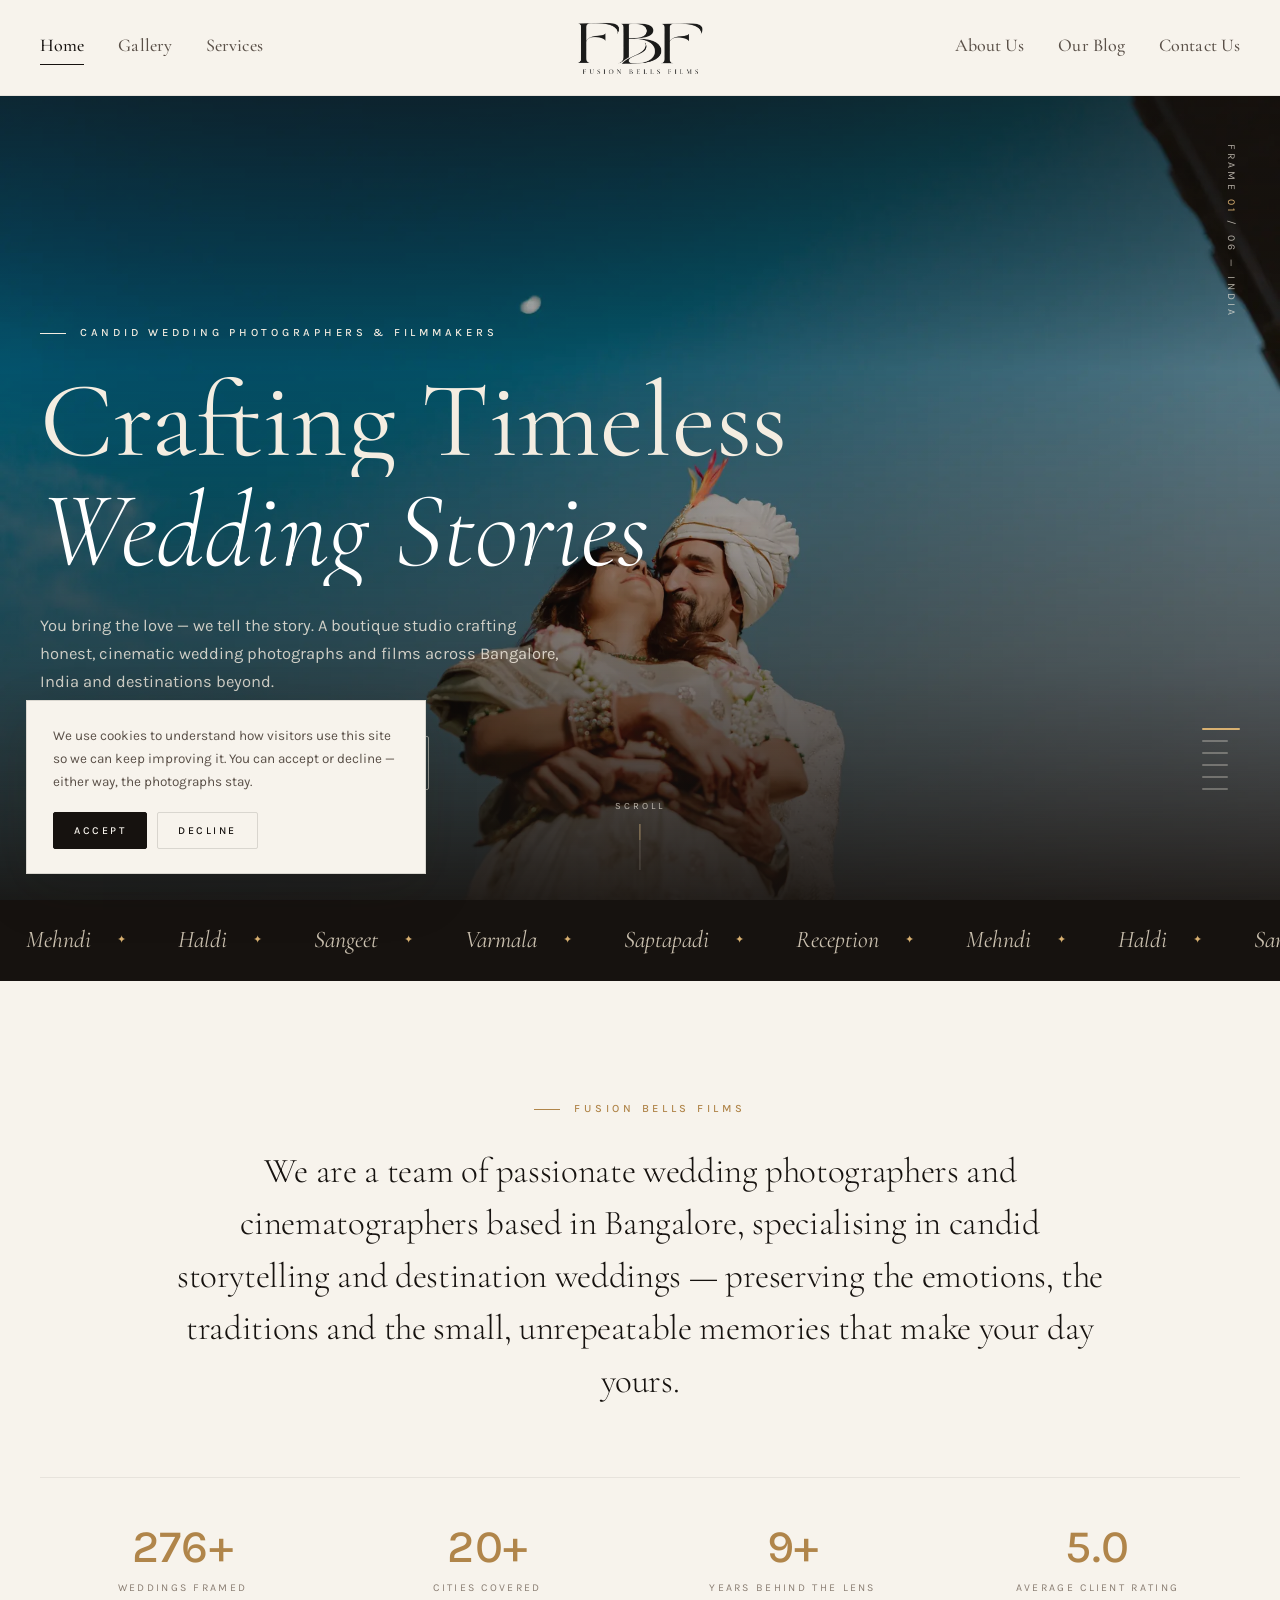
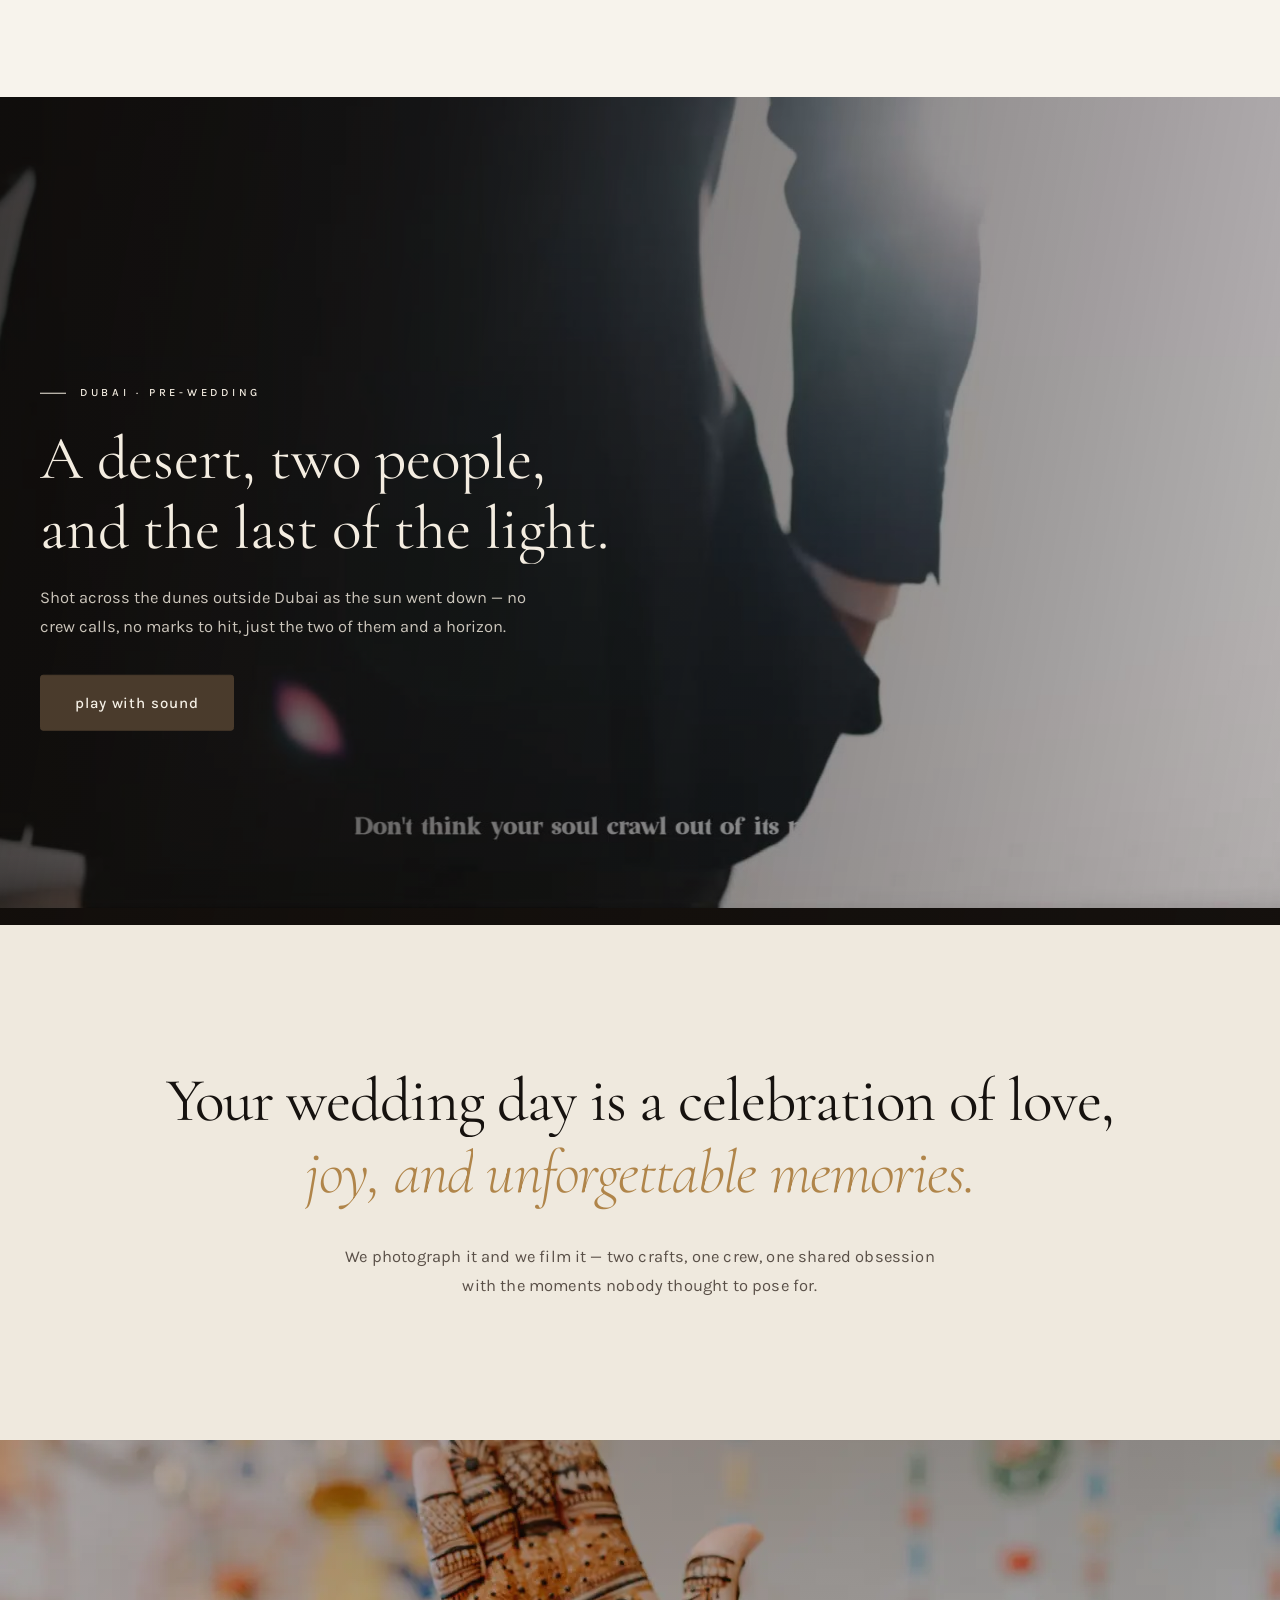
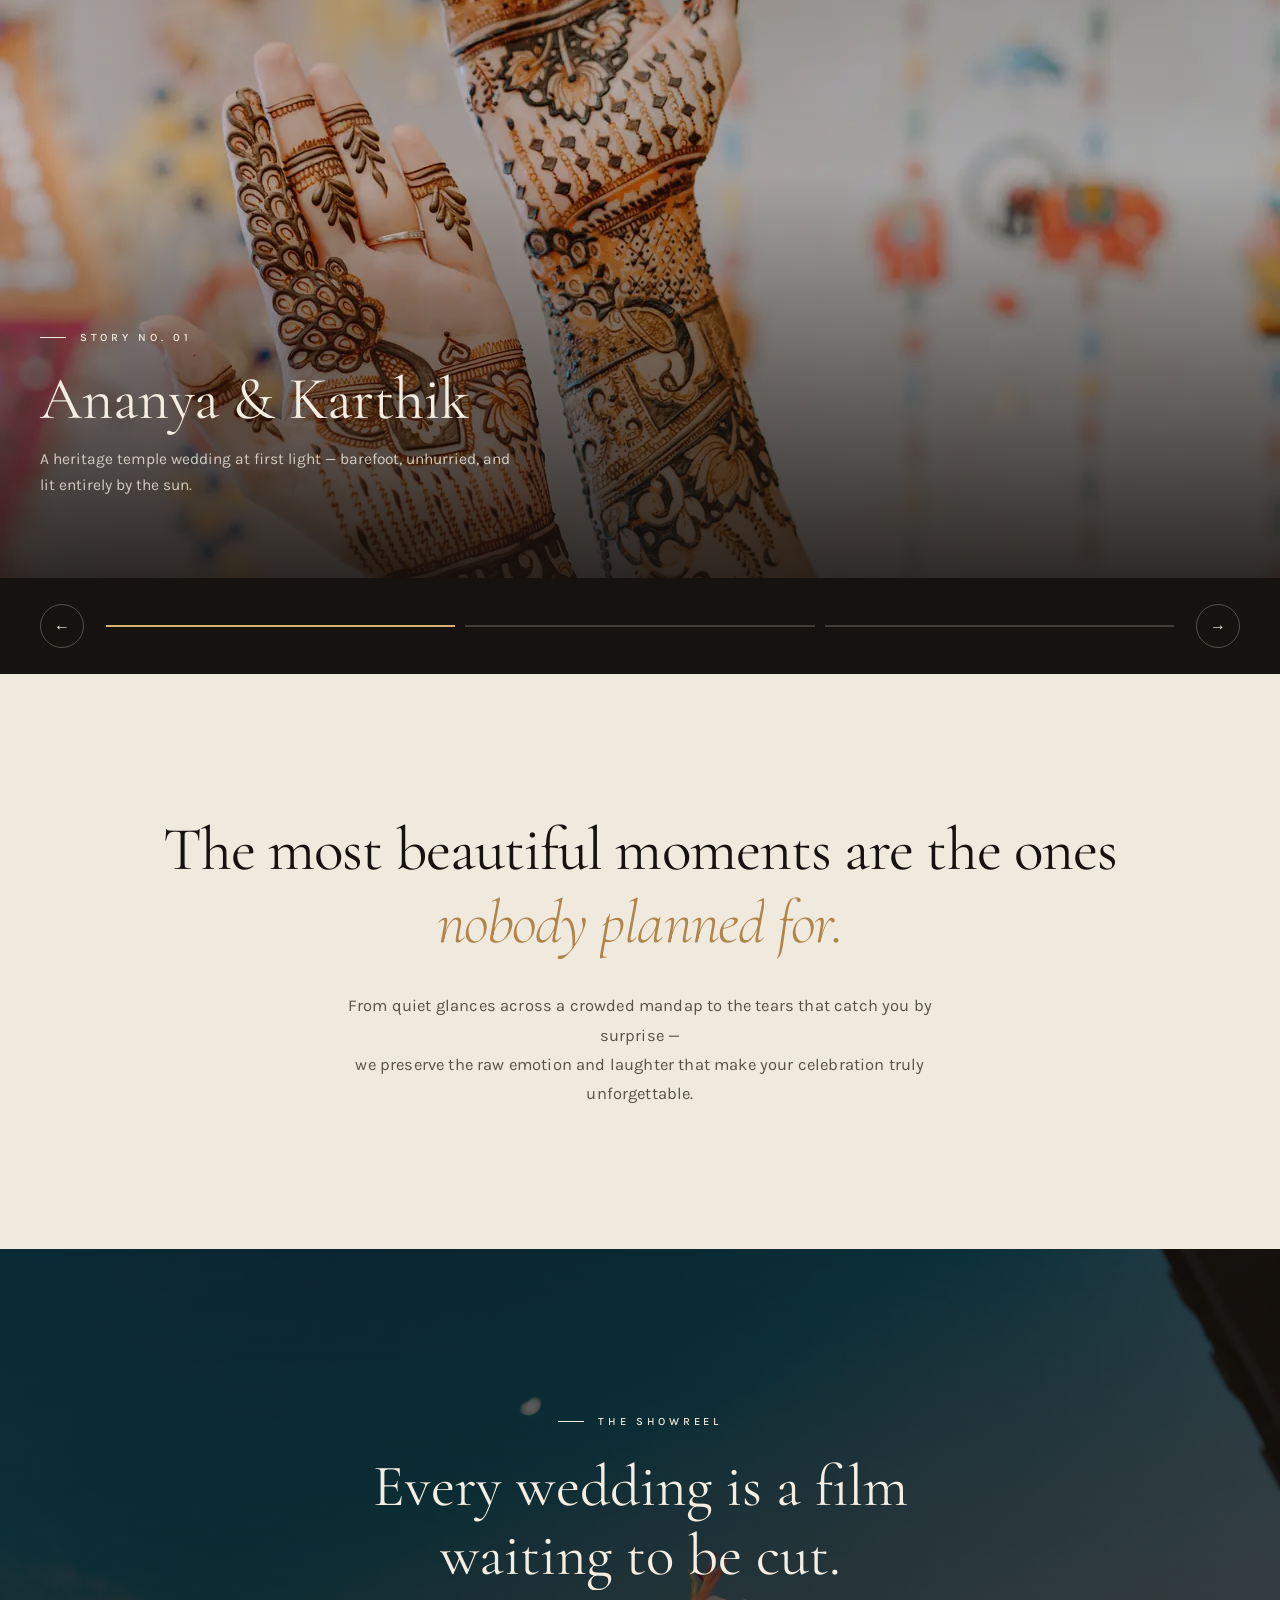
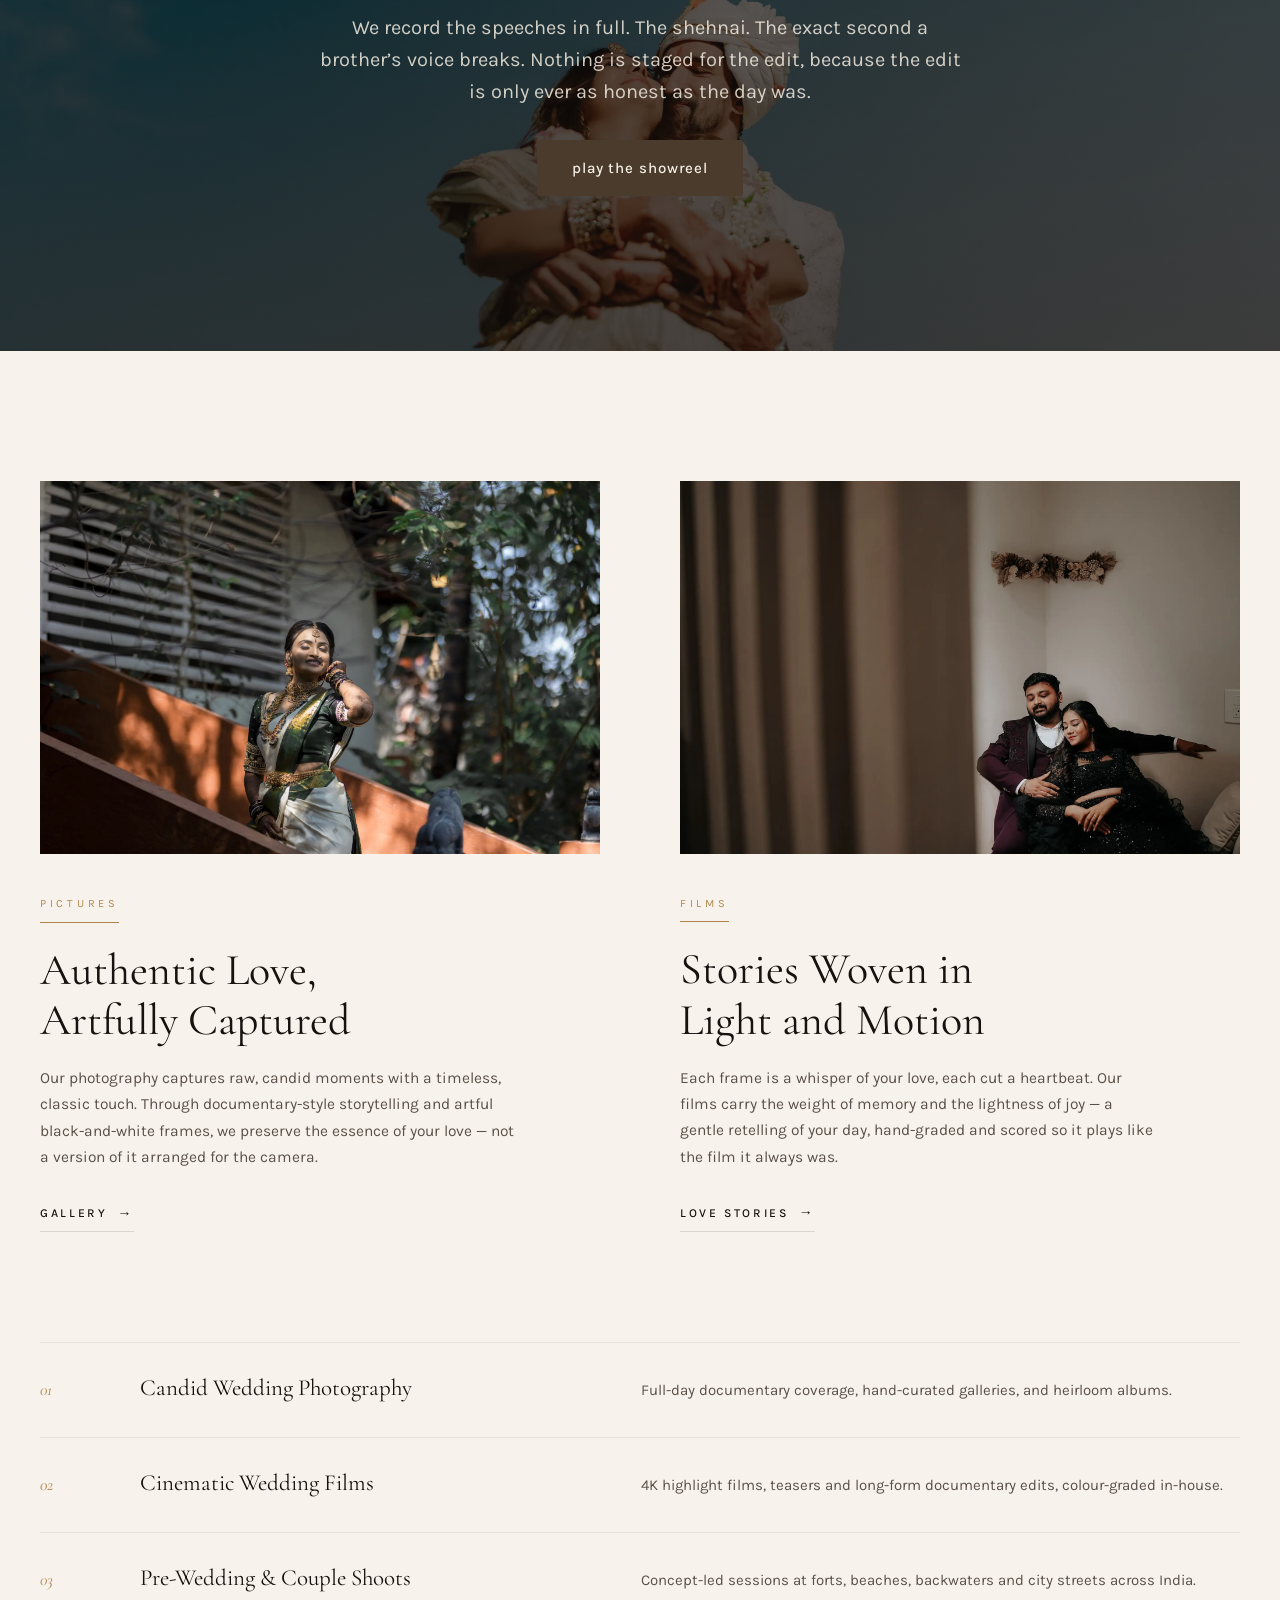
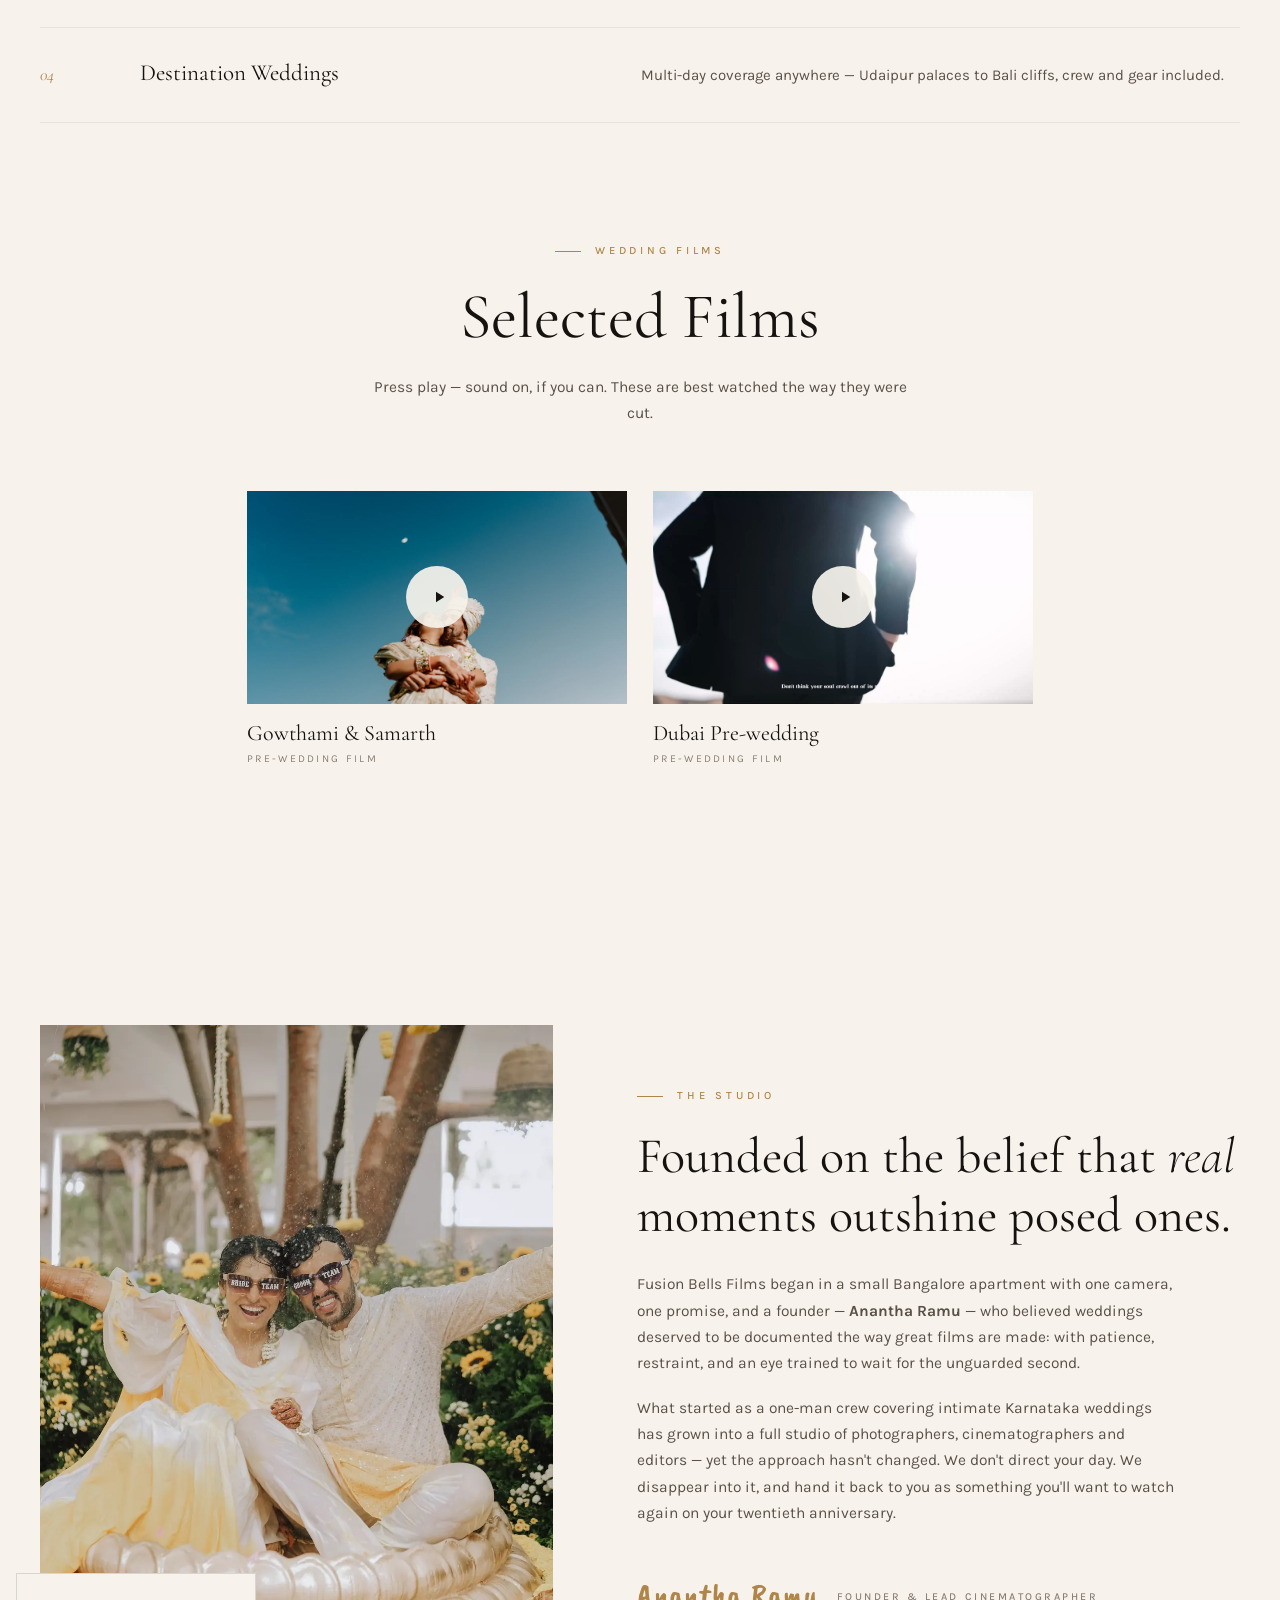
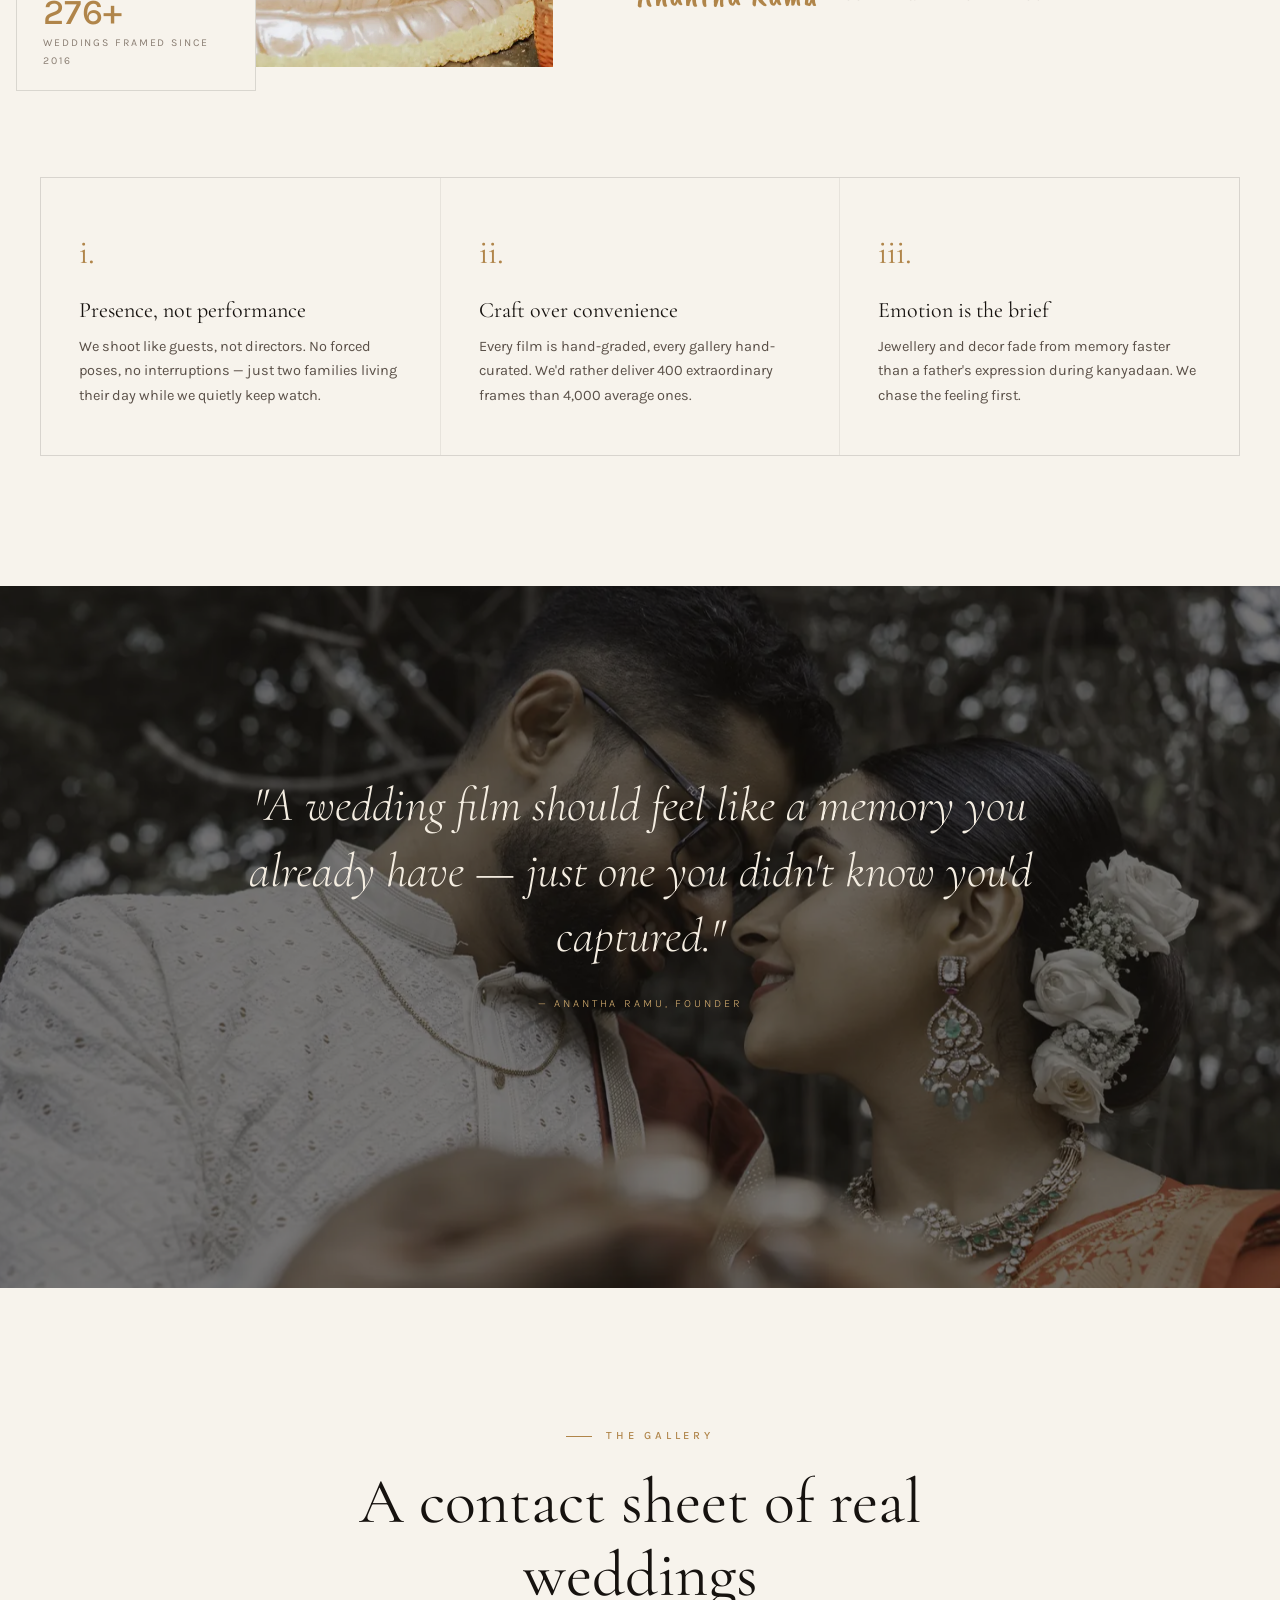
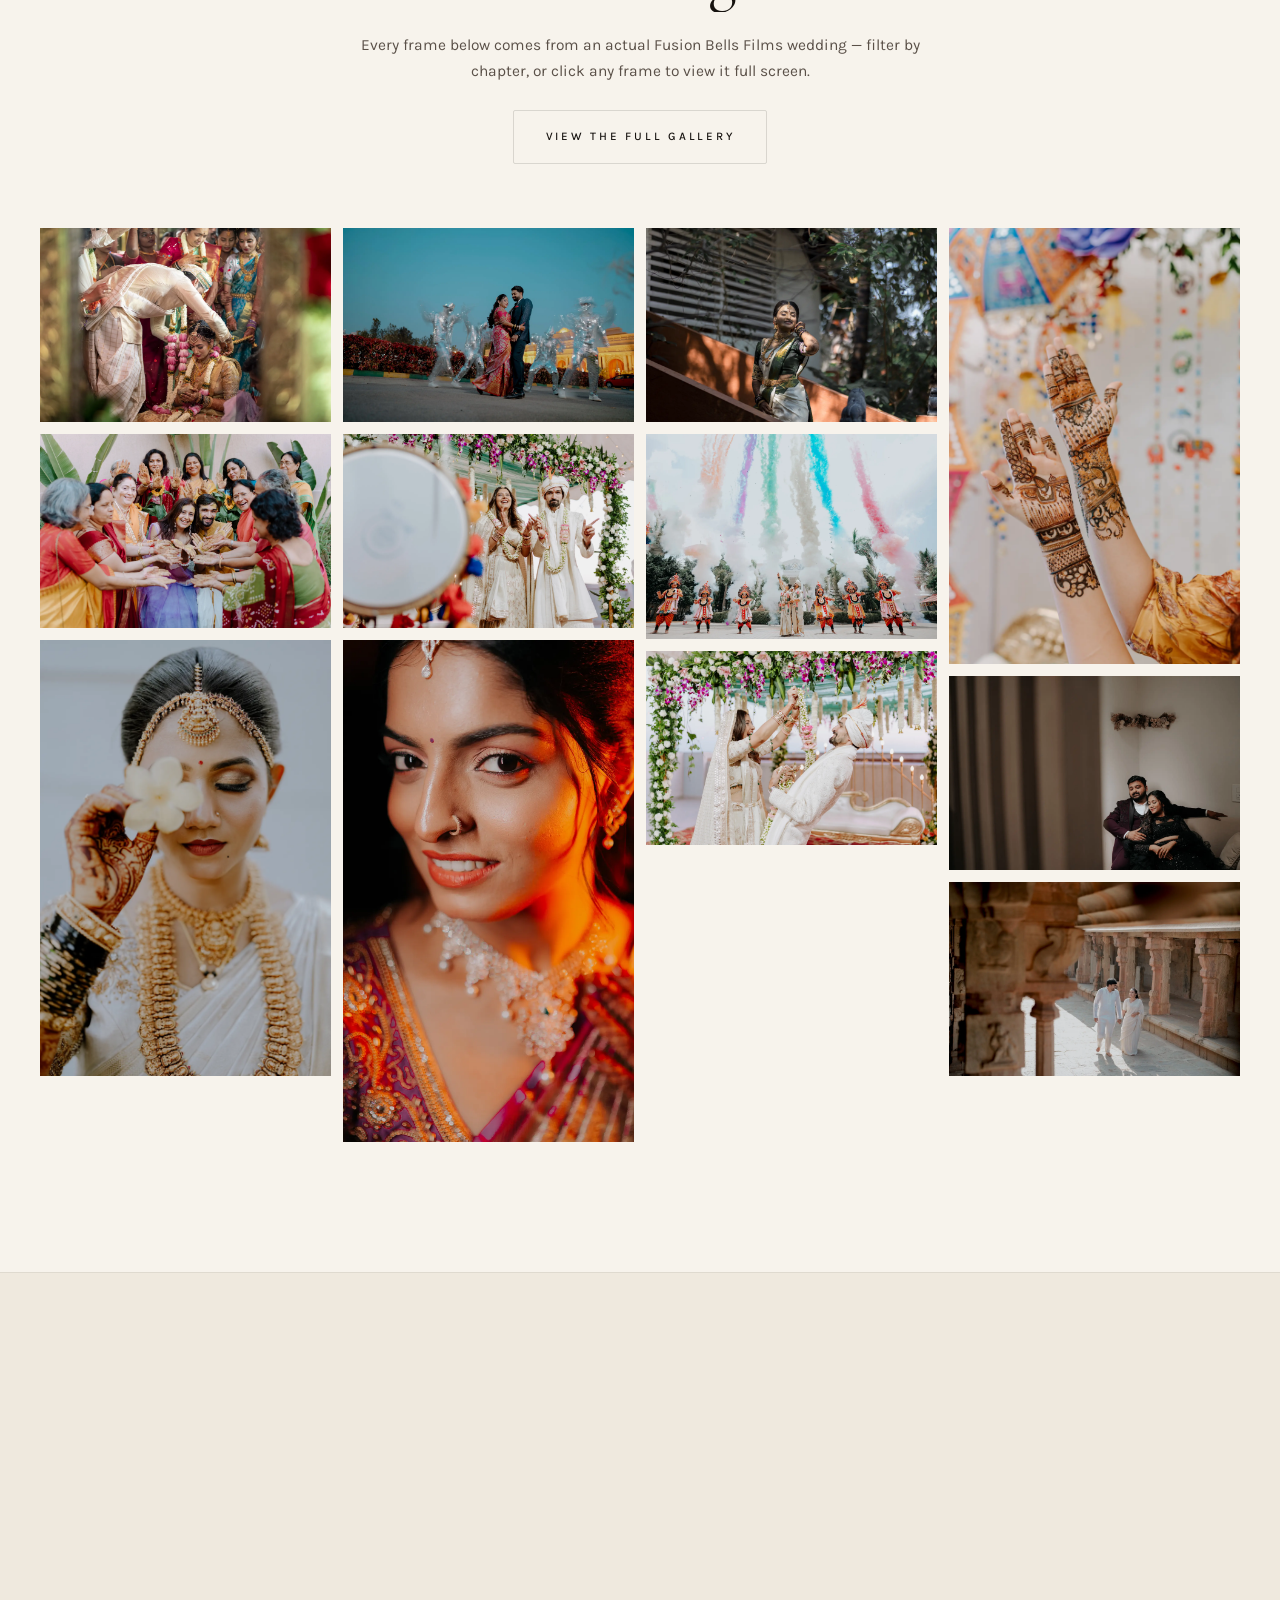
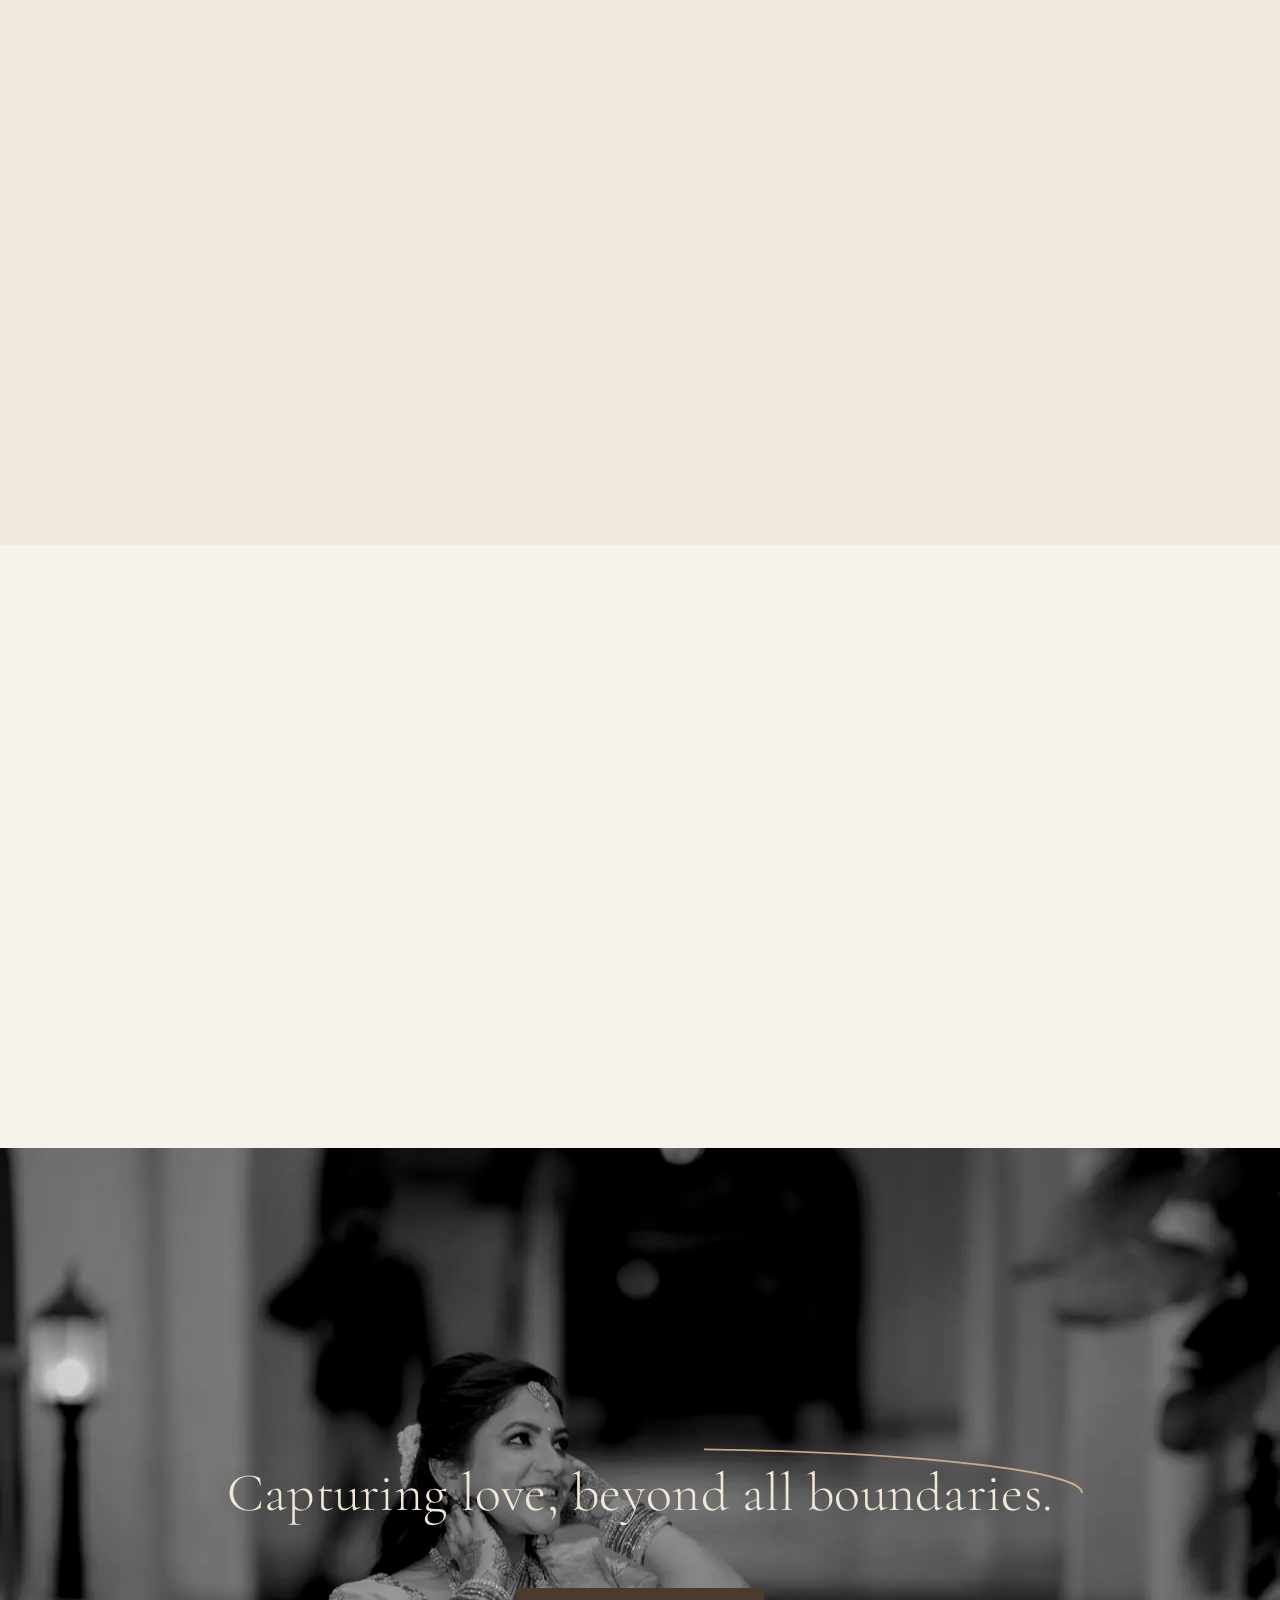
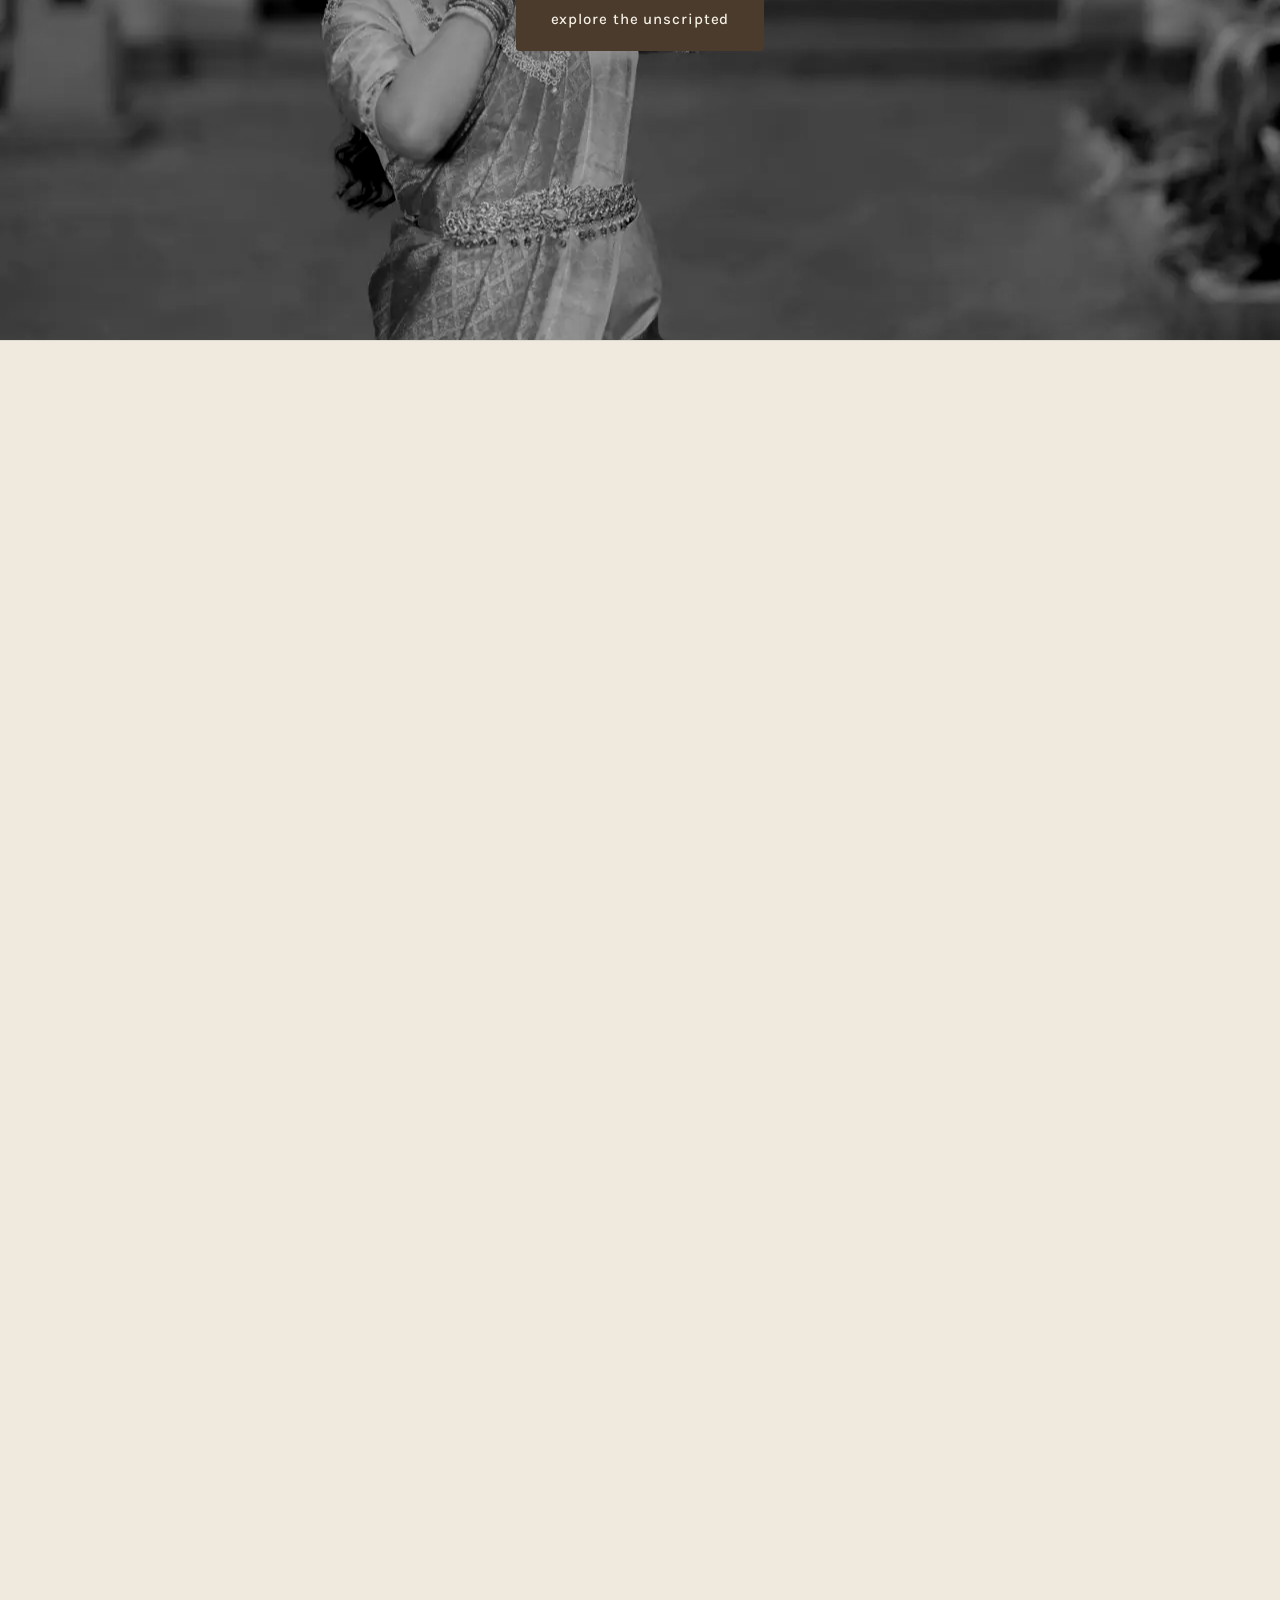
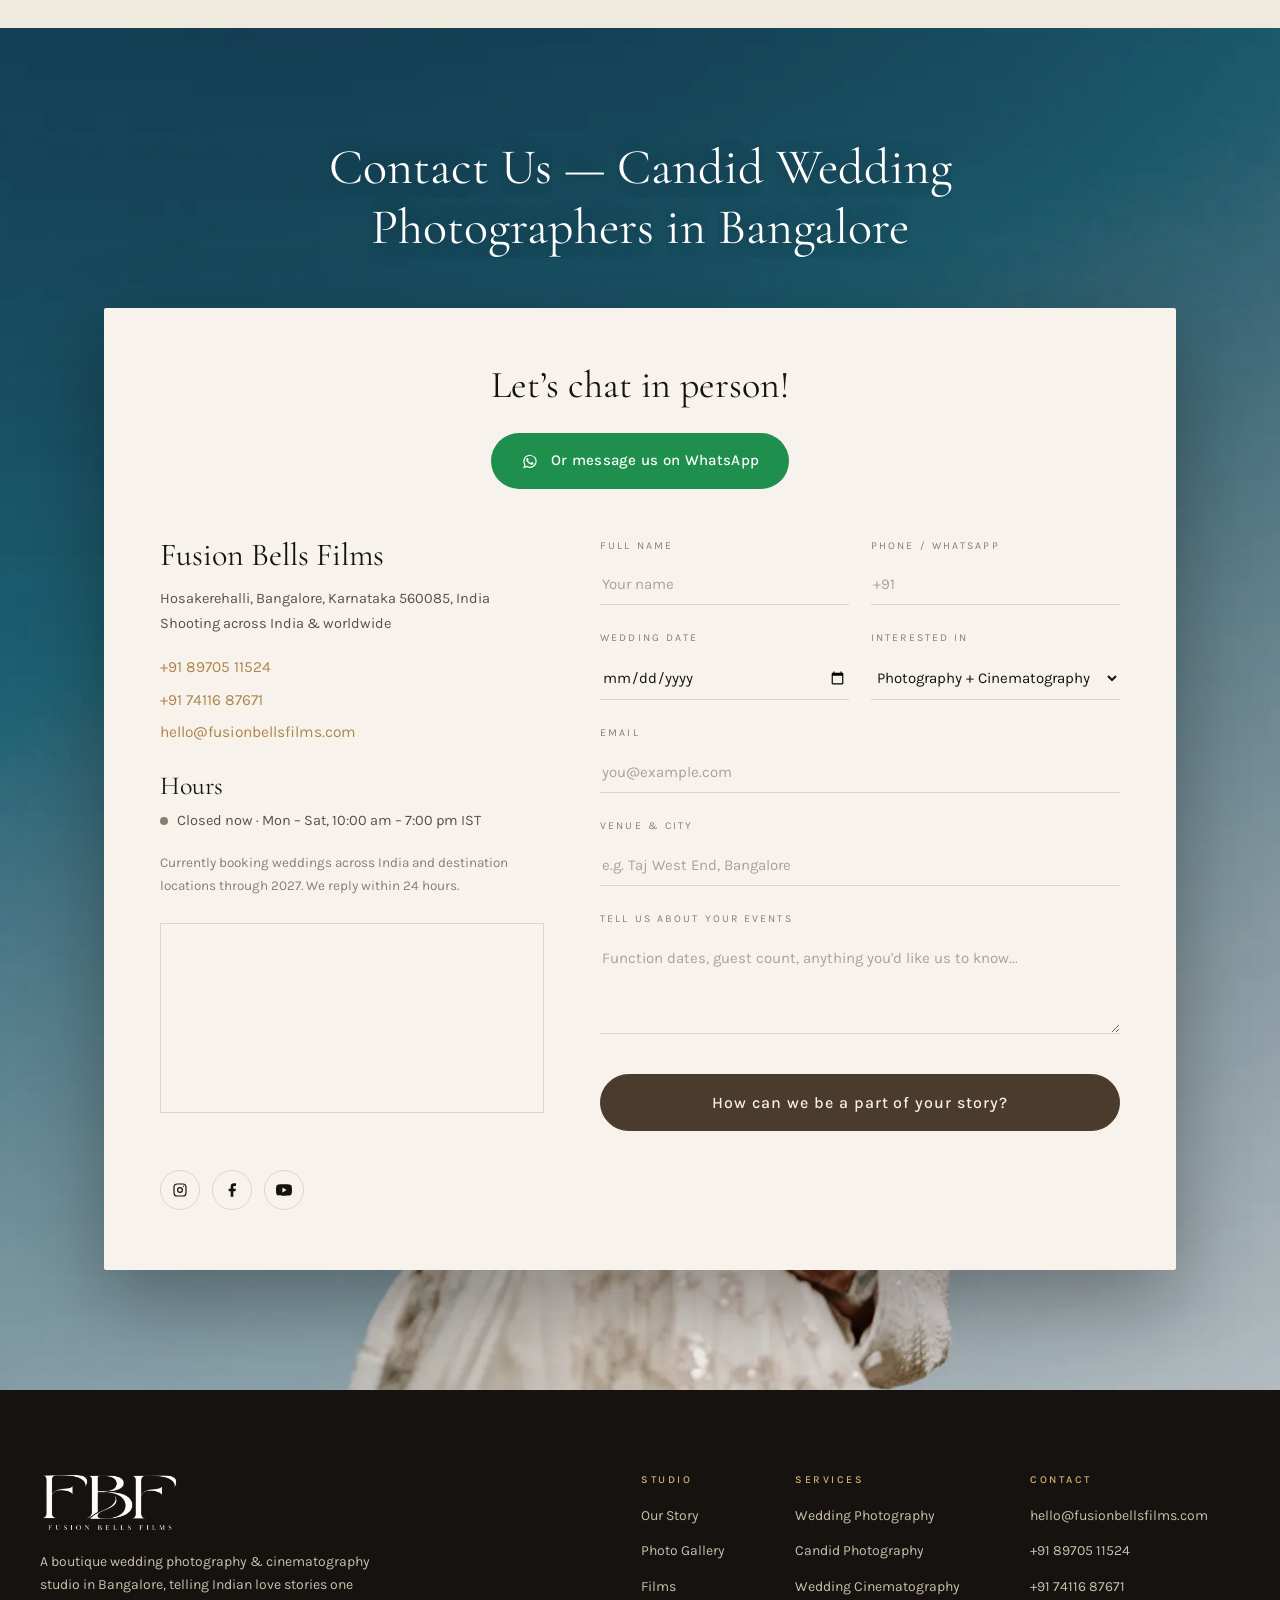
==== commit 2a92ca9e: "feat(seo): add 5 targeted service landing pages, navigation dropdown, and mobile menu fixes" ====
--- a/index.html
+++ b/index.html
@@ -189,7 +189,16 @@
     <nav class="nav-links nav-left" aria-label="Primary">
       <a href="#home">Home</a>
       <a href="gallery.html">Gallery</a>
-      <a href="#films">Wedding Films</a>
+      <span class="has-dropdown">
+        <a href="#films">Services</a>
+        <span class="dropdown">
+          <a href="wedding-photography-bangalore.html">Wedding Photography</a>
+          <a href="candid-wedding-photography-bangalore.html">Candid Photography</a>
+          <a href="wedding-cinematography-bangalore.html">Wedding Cinematography</a>
+          <a href="pre-wedding-photoshoot-bangalore.html">Pre-Wedding Shoots</a>
+          <a href="destination-wedding-photographer.html">Destination Weddings</a>
+        </span>
+      </span>
     </nav>
 
     <a href="#home" class="brand" aria-label="Fusion Bells Films — home">
@@ -216,10 +225,10 @@
     <div class="menu-links">
       <a href="#home"><em>01</em>Home</a>
       <a href="gallery.html"><em>02</em>Gallery</a>
-      <a href="#films"><em>03</em>Wedding Films</a>
-      <a href="#story"><em>04</em>About Us</a>
-      <a href="#reviews"><em>05</em>Reviews</a>
-      <a href="#journal"><em>06</em>Our Blog</a>
+      <a href="wedding-photography-bangalore.html"><em>03</em>Wedding Photography</a>
+      <a href="wedding-cinematography-bangalore.html"><em>04</em>Wedding Cinematography</a>
+      <a href="pre-wedding-photoshoot-bangalore.html"><em>05</em>Pre-Wedding Shoots</a>
+      <a href="#story"><em>06</em>About Us</a>
       <a href="#contact"><em>07</em>Contact Us</a>
     </div>
     <div class="menu-aside">
@@ -778,10 +787,11 @@
         </div>
         <div class="footer-col">
           <h4>Services</h4>
-          <span>Wedding Photography</span>
-          <span>Cinematic Films</span>
-          <span>Pre-Wedding Shoots</span>
-          <span>Destination Weddings</span>
+          <a href="wedding-photography-bangalore.html">Wedding Photography</a>
+          <a href="candid-wedding-photography-bangalore.html">Candid Photography</a>
+          <a href="wedding-cinematography-bangalore.html">Wedding Cinematography</a>
+          <a href="pre-wedding-photoshoot-bangalore.html">Pre-Wedding Shoots</a>
+          <a href="destination-wedding-photographer.html">Destination Weddings</a>
         </div>
         <div class="footer-col">
           <h4>Contact</h4>
--- a/styles.css
+++ b/styles.css
@@ -216,33 +216,45 @@
   background:var(--ink); color:var(--ivory);
   clip-path:circle(0% at calc(100% - 60px) 44px);
   transition:clip-path .8s var(--ease);
-  display:flex; align-items:center;
+  display:block;
   overflow-y:auto;
+  -webkit-overflow-scrolling:touch;
 }
 body.menu-open .menu-overlay{clip-path:circle(150% at calc(100% - 60px) 44px);}
-.menu-inner{width:100%; display:grid; grid-template-columns:1.2fr .8fr; gap:60px; padding-top:120px; padding-bottom:60px;}
-@media (max-width:820px){ .menu-inner{grid-template-columns:1fr; gap:44px;} }
+.menu-inner{
+  width:100%; max-width:1280px; margin:0 auto;
+  display:grid; grid-template-columns:1.2fr .8fr; gap:60px;
+  padding-top:clamp(80px, 12vh, 130px); padding-bottom:60px;
+}
+@media (max-width:820px){
+  .menu-inner{
+    grid-template-columns:1fr; gap:32px;
+    padding-top:76px; padding-bottom:50px;
+  }
+}
 .menu-links{display:flex; flex-direction:column;}
 .menu-links a{
-  font-family:var(--ff-display); font-size:clamp(30px,5.4vw,58px); line-height:1.28;
-  display:flex; align-items:baseline; gap:20px;
-  opacity:0; transform:translateY(24px);
-  transition:opacity .6s var(--ease), transform .6s var(--ease), color .3s;
-  border-bottom:1px solid rgba(244,237,225,.09); padding:8px 0;
+  font-family:var(--ff-display); font-size:clamp(22px,4.5vw,52px); line-height:1.24;
+  display:flex; align-items:baseline; gap:18px;
+  opacity:0; transform:translateY(20px);
+  transition:opacity .5s var(--ease), transform .5s var(--ease), color .3s;
+  border-bottom:1px solid rgba(244,237,225,.08); padding:9px 0;
 }
 body.menu-open .menu-links a{opacity:1; transform:none;}
-body.menu-open .menu-links a:nth-child(1){transition-delay:.18s;}
-body.menu-open .menu-links a:nth-child(2){transition-delay:.24s;}
-body.menu-open .menu-links a:nth-child(3){transition-delay:.30s;}
-body.menu-open .menu-links a:nth-child(4){transition-delay:.36s;}
-body.menu-open .menu-links a:nth-child(5){transition-delay:.42s;}
-body.menu-open .menu-links a:nth-child(6){transition-delay:.48s;}
-body.menu-open .menu-links a:nth-child(7){transition-delay:.54s;}
+body.menu-open .menu-links a:nth-child(1){transition-delay:.10s;}
+body.menu-open .menu-links a:nth-child(2){transition-delay:.14s;}
+body.menu-open .menu-links a:nth-child(3){transition-delay:.18s;}
+body.menu-open .menu-links a:nth-child(4){transition-delay:.22s;}
+body.menu-open .menu-links a:nth-child(5){transition-delay:.26s;}
+body.menu-open .menu-links a:nth-child(6){transition-delay:.30s;}
+body.menu-open .menu-links a:nth-child(7){transition-delay:.34s;}
+body.menu-open .menu-links a:nth-child(8){transition-delay:.38s;}
+body.menu-open .menu-links a:nth-child(9){transition-delay:.42s;}
 .menu-links a em{font-family:var(--ff-body); font-style:normal; font-size:11px; letter-spacing:.2em; color:var(--gold-bright);}
 .menu-links a:hover{color:var(--gold-bright);}
-.menu-aside{display:flex; flex-direction:column; gap:30px; align-self:center;}
-.ma-block .lbl{font-size:10.5px; letter-spacing:.28em; text-transform:uppercase; color:var(--gold-bright); display:block; margin-bottom:10px;}
-.ma-block p{color:var(--ivory-dim); font-size:15px;}
+.menu-aside{display:flex; flex-direction:column; gap:26px; align-self:center;}
+.ma-block .lbl{font-size:10.5px; letter-spacing:.28em; text-transform:uppercase; color:var(--gold-bright); display:block; margin-bottom:8px;}
+.ma-block p{color:var(--ivory-dim); font-size:14.5px; line-height:1.7;}
 .ma-block a:hover{color:var(--ivory);}
 
 /* ============================================================
@@ -1222,3 +1234,307 @@
   .cookie .btn-sm{padding:9px 16px; font-size:10px;}
   body.cookie-visible .totop{bottom:132px;}
 }
+
+/* ============================================================
+   SERVICE PAGES — LUXURY EDITORIAL SYSTEM
+   ============================================================ */
+
+/* ---------- breadcrumb ---------- */
+.breadcrumb{
+  display:flex; align-items:center; gap:8px; flex-wrap:wrap;
+  font-size:11px; letter-spacing:.16em; text-transform:uppercase; color:var(--ink-mute);
+  padding:24px 0 12px;
+}
+.breadcrumb a{color:var(--ink-soft); transition:color .3s;}
+.breadcrumb a:hover{color:var(--gold);}
+.breadcrumb .sep{color:var(--ink-mute); font-size:9px;}
+.breadcrumb .current{color:var(--ink); font-weight:600;}
+
+/* ---------- luxury cinematic hero ---------- */
+.svc-hero{
+  position:relative; min-height:calc(88svh - var(--nav-h)); min-height:580px;
+  display:flex; align-items:flex-end; justify-content:flex-start;
+  overflow:hidden; background:var(--ink); color:var(--ivory);
+  padding-bottom:70px;
+}
+.svc-hero-bg{
+  position:absolute; inset:0; background-size:cover; background-position:center;
+  transform:scale(1.06); transition:transform 9s linear;
+}
+.svc-hero::after{
+  content:''; position:absolute; inset:0; z-index:1;
+  background:radial-gradient(circle at 50% 40%, rgba(20,16,13,.25) 0%, rgba(20,16,13,.88) 100%),
+             linear-gradient(180deg, rgba(20,16,13,.35) 0%, rgba(20,16,13,.65) 60%, rgba(20,16,13,.96) 100%);
+}
+.svc-hero-content{position:relative; z-index:2; width:100%; max-width:960px;}
+.svc-hero-badge{
+  display:inline-flex; align-items:center; gap:10px;
+  font-size:10.5px; letter-spacing:.28em; text-transform:uppercase; color:var(--gold-bright);
+  padding:7px 18px; border-radius:40px;
+  border:1px solid rgba(212,168,103,.35); background:rgba(20,16,13,.45);
+  backdrop-filter:blur(8px); margin-bottom:22px;
+}
+.svc-hero-badge::before{
+  content:''; width:6px; height:6px; border-radius:50%; background:var(--gold);
+  box-shadow:0 0 8px var(--gold);
+}
+.svc-hero h1{
+  font-family:var(--ff-display); font-size:clamp(42px,7vw,96px);
+  line-height:1.04; margin:0 0 24px; color:#fff; font-weight:400;
+}
+.svc-hero h1 .italic{font-family:var(--ff-display); font-style:italic; color:var(--gold-bright);}
+.svc-hero-sub{
+  font-size:clamp(16px,1.8vw,19px); color:rgba(244,237,225,.88);
+  max-width:680px; margin:0 0 34px; line-height:1.75;
+}
+.svc-hero-actions{display:flex; gap:16px; flex-wrap:wrap; align-items:center;}
+.svc-hero-tagline{
+  position:absolute; right:clamp(20px, 4vw, 60px); bottom:70px; z-index:2;
+  font-size:11px; letter-spacing:.25em; text-transform:uppercase; color:rgba(244,237,225,.5);
+  writing-mode:vertical-rl; transform:rotate(180deg);
+}
+@media (max-width:900px){
+  .svc-hero-tagline{display:none;}
+  .svc-hero{padding-bottom:50px;}
+}
+
+/* ---------- stats strip ---------- */
+.svc-stats-bar{
+  background:var(--paper-2); border-top:1px solid var(--line); border-bottom:1px solid var(--line);
+  padding:36px 0;
+}
+.svc-stats-grid{
+  display:grid; grid-template-columns:repeat(auto-fit, minmax(200px, 1fr));
+  gap:28px; text-align:center;
+}
+.svc-stat-item b{
+  display:block; font-family:var(--ff-display); font-size:clamp(32px,4vw,46px);
+  color:var(--ink); line-height:1.1; margin-bottom:4px; font-weight:500;
+}
+.svc-stat-item b span{color:var(--gold);}
+.svc-stat-item span.lbl{
+  font-size:11.5px; letter-spacing:.16em; text-transform:uppercase; color:var(--ink-soft);
+}
+
+/* ---------- story section (asymmetric editorial) ---------- */
+.svc-editorial{padding:100px 0;}
+.svc-editorial-grid{
+  display:grid; grid-template-columns:1.1fr 1fr; gap:70px; align-items:center;
+}
+.svc-editorial-grid.reversed{grid-template-columns:1fr 1.1fr;}
+.svc-editorial-grid.reversed .svc-ed-media{order:1;}
+.svc-editorial-grid.reversed .svc-ed-copy{order:2;}
+@media (max-width:960px){
+  .svc-editorial{padding:70px 0;}
+  .svc-editorial-grid, .svc-editorial-grid.reversed{grid-template-columns:1fr; gap:44px;}
+  .svc-editorial-grid.reversed .svc-ed-media{order:2;}
+  .svc-editorial-grid.reversed .svc-ed-copy{order:1;}
+}
+.svc-ed-media{position:relative;}
+.svc-ed-media .main-img{
+  width:100%; display:block; aspect-ratio:4/5; object-fit:cover;
+  box-shadow:0 24px 60px rgba(22,18,15,.12);
+  transition:transform 1.2s var(--ease);
+}
+.svc-ed-media:hover .main-img{transform:scale(1.02);}
+.svc-ed-media .floating-stamp{
+  position:absolute; bottom:-24px; right:-24px;
+  background:var(--ink); color:var(--ivory);
+  padding:24px 28px; max-width:240px;
+  box-shadow:0 18px 45px rgba(22,18,15,.22);
+  border-left:3px solid var(--gold);
+}
+@media (max-width:600px){
+  .svc-ed-media .floating-stamp{position:static; max-width:none; margin-top:16px;}
+}
+.svc-ed-media .floating-stamp .fs-num{
+  font-family:var(--ff-display); font-size:32px; color:var(--gold-bright); line-height:1; margin-bottom:6px;
+}
+.svc-ed-media .floating-stamp .fs-lbl{
+  font-size:11px; letter-spacing:.12em; text-transform:uppercase; color:var(--ivory-dim); line-height:1.4;
+}
+
+.svc-ed-copy h2{
+  font-size:clamp(32px,4vw,52px); line-height:1.15; margin:16px 0 24px;
+}
+.svc-ed-copy p{
+  font-size:16.5px; color:var(--ink-soft); line-height:1.85; margin-bottom:20px;
+}
+.svc-ed-copy .pull-quote{
+  font-family:var(--ff-display); font-style:italic; font-size:21px; color:var(--ink);
+  padding:20px 0 20px 24px; border-left:2px solid var(--gold); margin:28px 0;
+  line-height:1.5;
+}
+
+/* ---------- dark mode feature section ---------- */
+.svc-dark-band{
+  background:var(--ink); color:var(--ivory);
+  padding:110px 0; position:relative; overflow:hidden;
+}
+.svc-dark-band .eyebrow{color:var(--gold-bright);}
+.svc-dark-band h2{color:#fff; font-size:clamp(34px,4.5vw,58px); margin:18px 0 24px;}
+.svc-dark-band p{color:var(--ivory-dim); font-size:17px; line-height:1.85;}
+.svc-dark-grid{
+  display:grid; grid-template-columns:1fr 1fr; gap:60px; align-items:center; margin-top:50px;
+}
+@media (max-width:880px){
+  .svc-dark-grid{grid-template-columns:1fr; gap:40px;}
+}
+
+/* ---------- deliverable / experience cards ---------- */
+.svc-deliverables{padding:100px 0; background:var(--paper-2);}
+.svc-deliv-grid{
+  display:grid; grid-template-columns:repeat(auto-fit, minmax(280px, 1fr));
+  gap:28px; margin-top:50px;
+}
+.svc-deliv-card{
+  background:var(--paper); padding:40px 32px; border:1px solid var(--line);
+  position:relative; transition:border-color .4s var(--ease), transform .4s var(--ease), box-shadow .4s var(--ease);
+  display:flex; flex-direction:column;
+}
+.svc-deliv-card:hover{
+  border-color:var(--gold); transform:translateY(-6px);
+  box-shadow:0 18px 45px rgba(22,18,15,.09);
+}
+.svc-deliv-card .step-num{
+  font-family:var(--ff-display); font-size:38px; color:var(--gold); line-height:1; margin-bottom:14px;
+  font-weight:400; opacity:.85;
+}
+.svc-deliv-card h3{font-size:24px; margin-bottom:12px;}
+.svc-deliv-card p{color:var(--ink-soft); font-size:15px; line-height:1.75; flex:1;}
+.svc-deliv-card .timeline-tag{
+  display:inline-block; margin-top:20px; font-size:11.5px; letter-spacing:.14em;
+  text-transform:uppercase; color:var(--gold); font-weight:600;
+}
+
+/* ---------- venues spotlight ---------- */
+.svc-venues{padding:90px 0;}
+.svc-venues h2{text-align:center; font-size:clamp(28px,3.6vw,46px); margin-bottom:14px;}
+.svc-venues .venues-sub{text-align:center; color:var(--ink-soft); max-width:640px; margin:0 auto 44px; font-size:16px;}
+.venue-pills{
+  display:flex; flex-wrap:wrap; gap:12px; justify-content:center;
+  max-width:960px; margin:0 auto;
+}
+.venue-pill{
+  padding:12px 22px; font-size:13.5px; letter-spacing:.04em;
+  border:1px solid var(--line-2); color:var(--ink); background:var(--paper);
+  transition:border-color .3s, color .3s, background .3s, transform .3s;
+  cursor:default;
+}
+.venue-pill:hover{border-color:var(--gold); color:var(--gold); background:rgba(176,133,74,.07); transform:translateY(-2px);}
+
+/* ---------- FAQ accordion ---------- */
+.svc-faq{padding:100px 0; background:var(--paper-2);}
+.svc-faq h2{text-align:center; font-size:clamp(30px,3.8vw,48px); margin-bottom:44px;}
+.faq-list{max-width:820px; margin:0 auto;}
+.faq-list details{
+  border-bottom:1px solid var(--line);
+  background:var(--paper); margin-bottom:12px; border:1px solid var(--line);
+  padding:0 24px; transition:border-color .3s, box-shadow .3s;
+}
+.faq-list details:hover{border-color:var(--gold);}
+.faq-list summary{
+  display:flex; justify-content:space-between; align-items:center;
+  padding:24px 0; cursor:pointer;
+  font-family:var(--ff-display); font-size:clamp(18px,2vw,23px);
+  color:var(--ink); list-style:none;
+  transition:color .3s;
+}
+.faq-list summary::-webkit-details-marker{display:none;}
+.faq-list summary::after{
+  content:'+'; font-size:24px; color:var(--ink-mute); font-family:var(--ff-body); font-weight:300;
+  transition:transform .35s var(--ease), color .35s;
+}
+.faq-list details[open] summary::after{transform:rotate(45deg); color:var(--gold);}
+.faq-list summary:hover{color:var(--gold);}
+.faq-list .faq-body{
+  padding:0 0 24px;
+  color:var(--ink-soft); line-height:1.85; font-size:15.5px;
+}
+
+/* ---------- crosslinks ---------- */
+.svc-crosslinks{padding:90px 0;}
+.svc-crosslinks h2{text-align:center; font-size:clamp(26px,3.2vw,42px); margin-bottom:44px;}
+.crosslink-grid{
+  display:grid; grid-template-columns:repeat(auto-fit, minmax(260px, 1fr));
+  gap:24px; max-width:1160px; margin:0 auto;
+}
+.crosslink-card{
+  display:flex; flex-direction:column; align-items:flex-start;
+  padding:36px 30px; border:1px solid var(--line); background:var(--paper);
+  transition:border-color .4s var(--ease), transform .4s var(--ease), box-shadow .4s var(--ease);
+}
+.crosslink-card:hover{
+  border-color:var(--gold); transform:translateY(-6px);
+  box-shadow:0 16px 45px rgba(22,18,15,.1);
+}
+.crosslink-card .cl-eyebrow{
+  font-size:10.5px; letter-spacing:.26em; text-transform:uppercase;
+  color:var(--gold); margin-bottom:12px; font-weight:600;
+}
+.crosslink-card h3{font-size:23px; margin-bottom:12px;}
+.crosslink-card p{color:var(--ink-soft); font-size:14.5px; line-height:1.75; margin-bottom:20px; flex:1;}
+
+/* ---------- inline CTA ---------- */
+.svc-inline-cta{
+  padding:90px 0; text-align:center; background:var(--paper-2);
+}
+.svc-inline-cta h2{font-size:clamp(30px,4vw,48px); margin-bottom:14px;}
+.svc-inline-cta .cta-sub{color:var(--ink-soft); max-width:600px; margin:0 auto 32px; font-size:16.5px;}
+.svc-inline-cta .whatsapp-cta{
+  display:inline-flex; align-items:center; gap:12px;
+  padding:16px 34px; background:#25D366; color:#fff; font-weight:600;
+  font-size:14.5px; letter-spacing:.04em; border-radius:3px;
+  transition:background .3s, transform .3s, box-shadow .3s;
+  box-shadow:0 8px 24px rgba(37,211,102,.25);
+  margin-bottom:20px;
+}
+.svc-inline-cta .whatsapp-cta:hover{background:#1ebe57; transform:translateY(-2px); box-shadow:0 12px 30px rgba(37,211,102,.35);}
+.svc-inline-cta .whatsapp-cta svg{flex-shrink:0;}
+
+/* ---------- nav dropdown for Services ---------- */
+.nav-links .has-dropdown{
+  position:relative;
+  display:inline-flex;
+  align-items:center;
+  padding:8px 0;
+}
+.nav-links .dropdown{
+  position:absolute; top:calc(100% - 2px); left:50%;
+  transform:translateX(-50%) translateY(6px);
+  min-width:300px; padding:14px 0;
+  background:var(--paper); border:1px solid var(--line-2);
+  box-shadow:0 22px 60px rgba(22,18,15,.18);
+  border-radius:2px;
+  opacity:0; visibility:hidden; pointer-events:none;
+  transition:opacity .25s var(--ease), transform .25s var(--ease), visibility .25s;
+  transition-delay: .22s; /* 220ms grace period so mouse can freely move down into list */
+  z-index:500;
+}
+/* Invisible hover bridge to eliminate any gap between Services text and dropdown */
+.nav-links .dropdown::before{
+  content:''; position:absolute; top:-18px; left:0; right:0; height:18px;
+  background:transparent;
+}
+.nav-links .has-dropdown:hover .dropdown,
+.nav-links .has-dropdown:focus-within .dropdown,
+.nav-links .has-dropdown.open .dropdown{
+  opacity:1; visibility:visible; pointer-events:auto;
+  transform:translateX(-50%) translateY(0);
+  transition-delay: 0s;
+}
+.dropdown a{
+  display:flex !important; align-items:center; justify-content:space-between;
+  padding:11px 24px !important;
+  font-size:15.5px !important; font-family:var(--ff-body) !important;
+  letter-spacing:.01em !important; color:var(--ink) !important;
+  transition:color .25s, padding-left .25s, background .25s !important;
+}
+.dropdown a:hover{
+  color:var(--gold) !important; padding-left:30px !important; background:rgba(176,133,74,.07) !important;
+}
+.dropdown a::after{display:none !important;}
+@media (max-width:1024px){
+  .nav-links .dropdown{display:none;}
+}
+
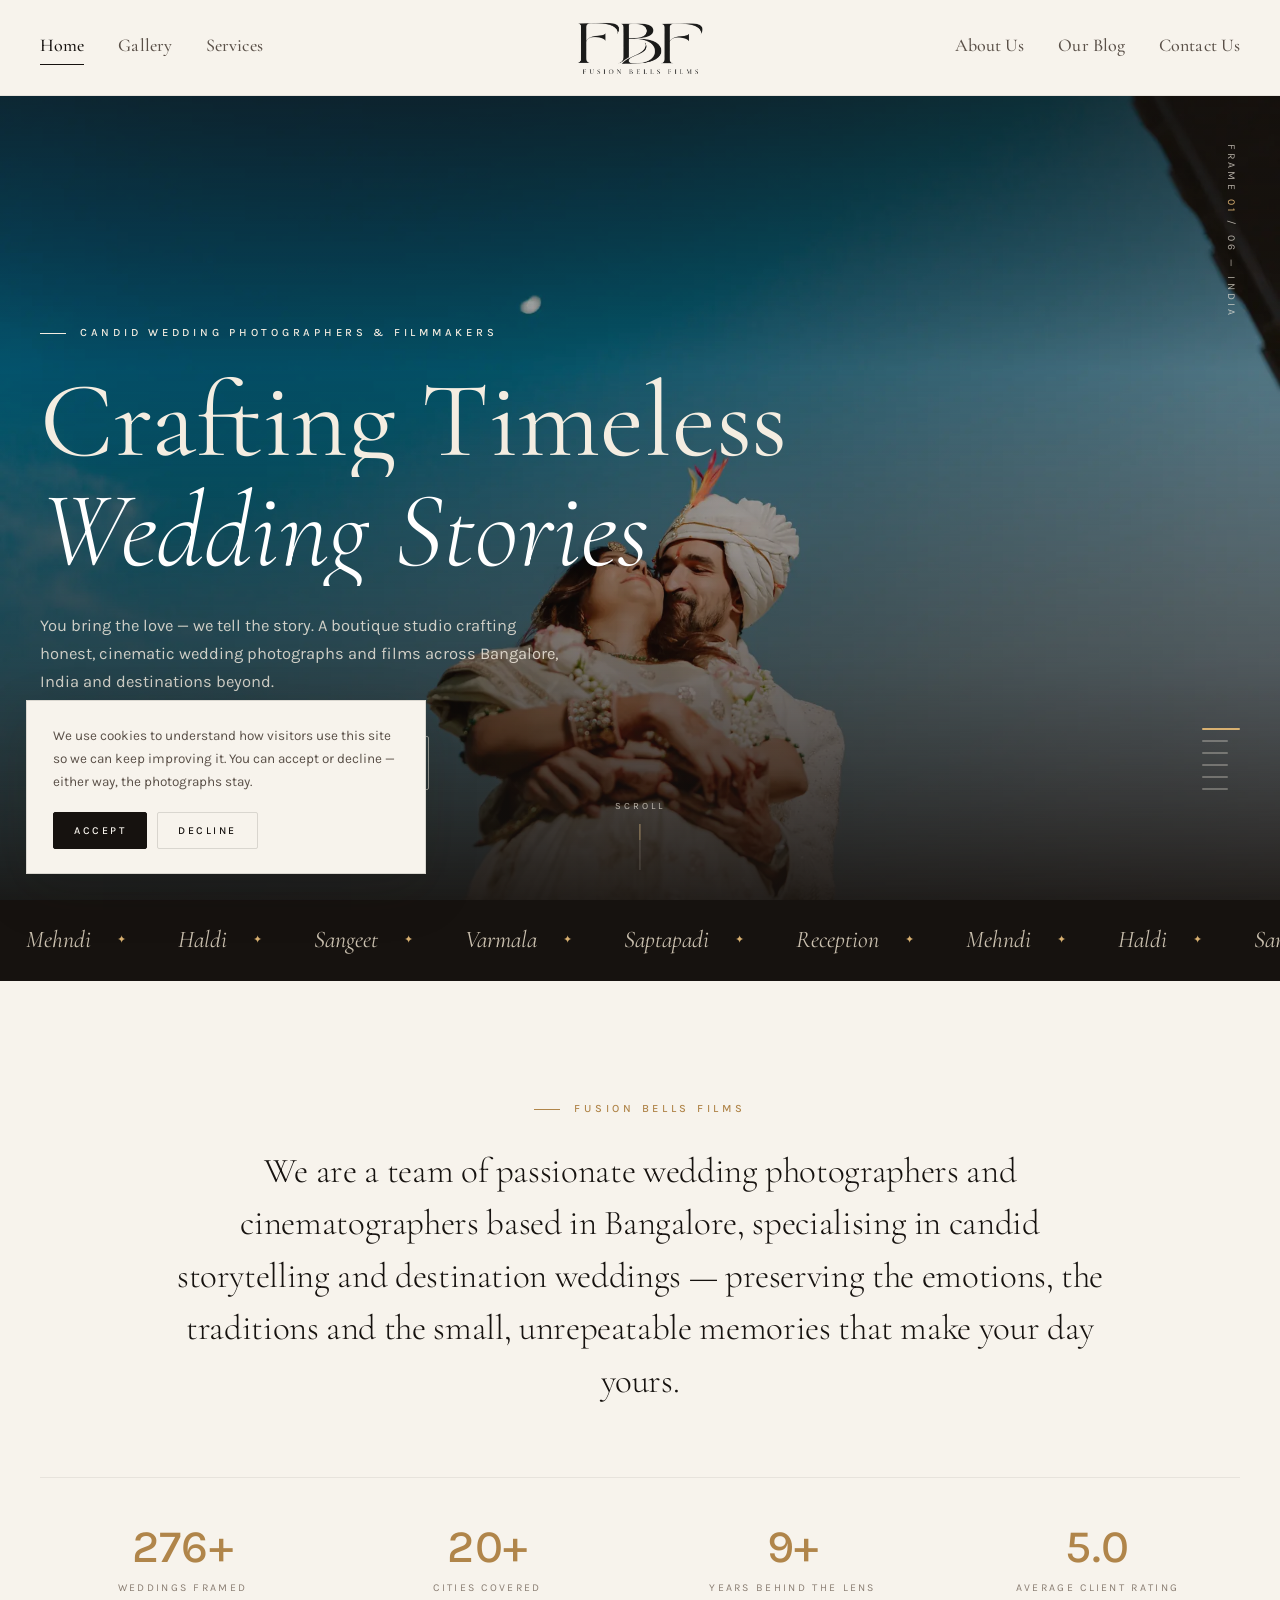
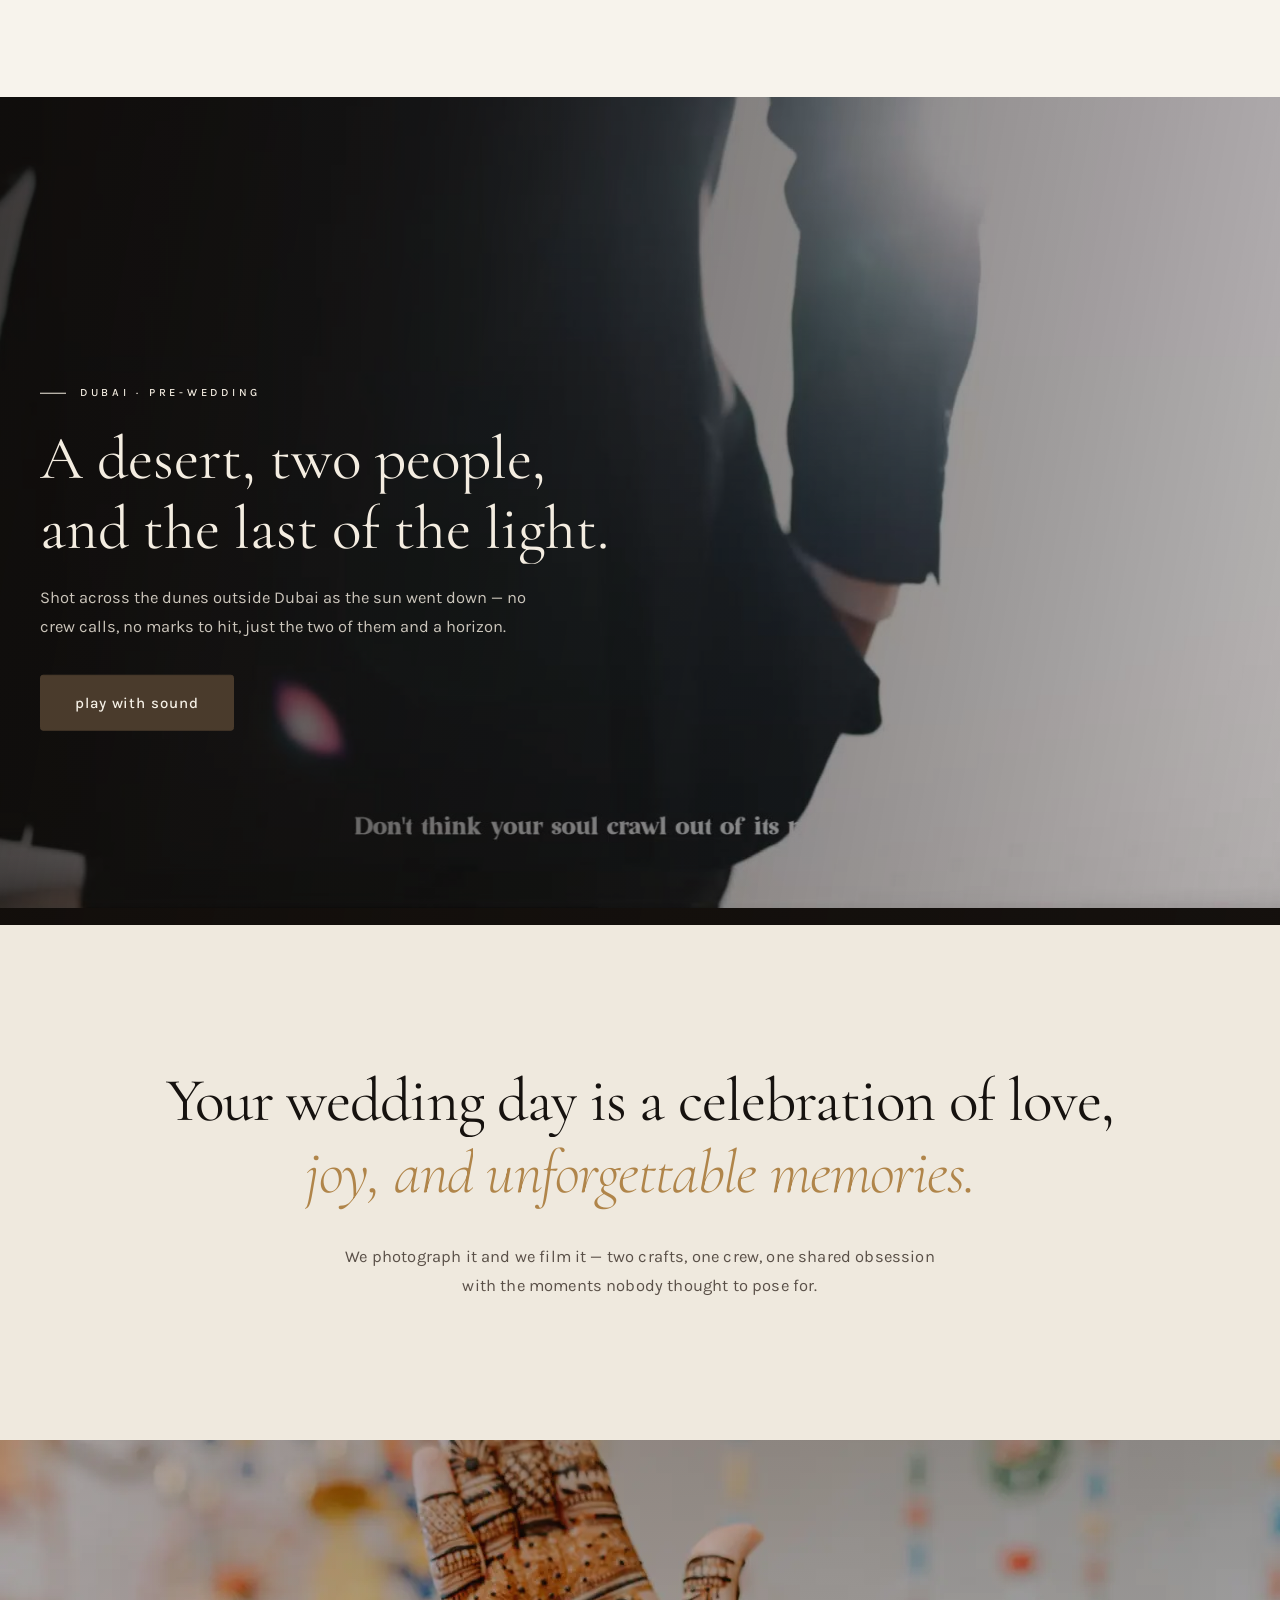
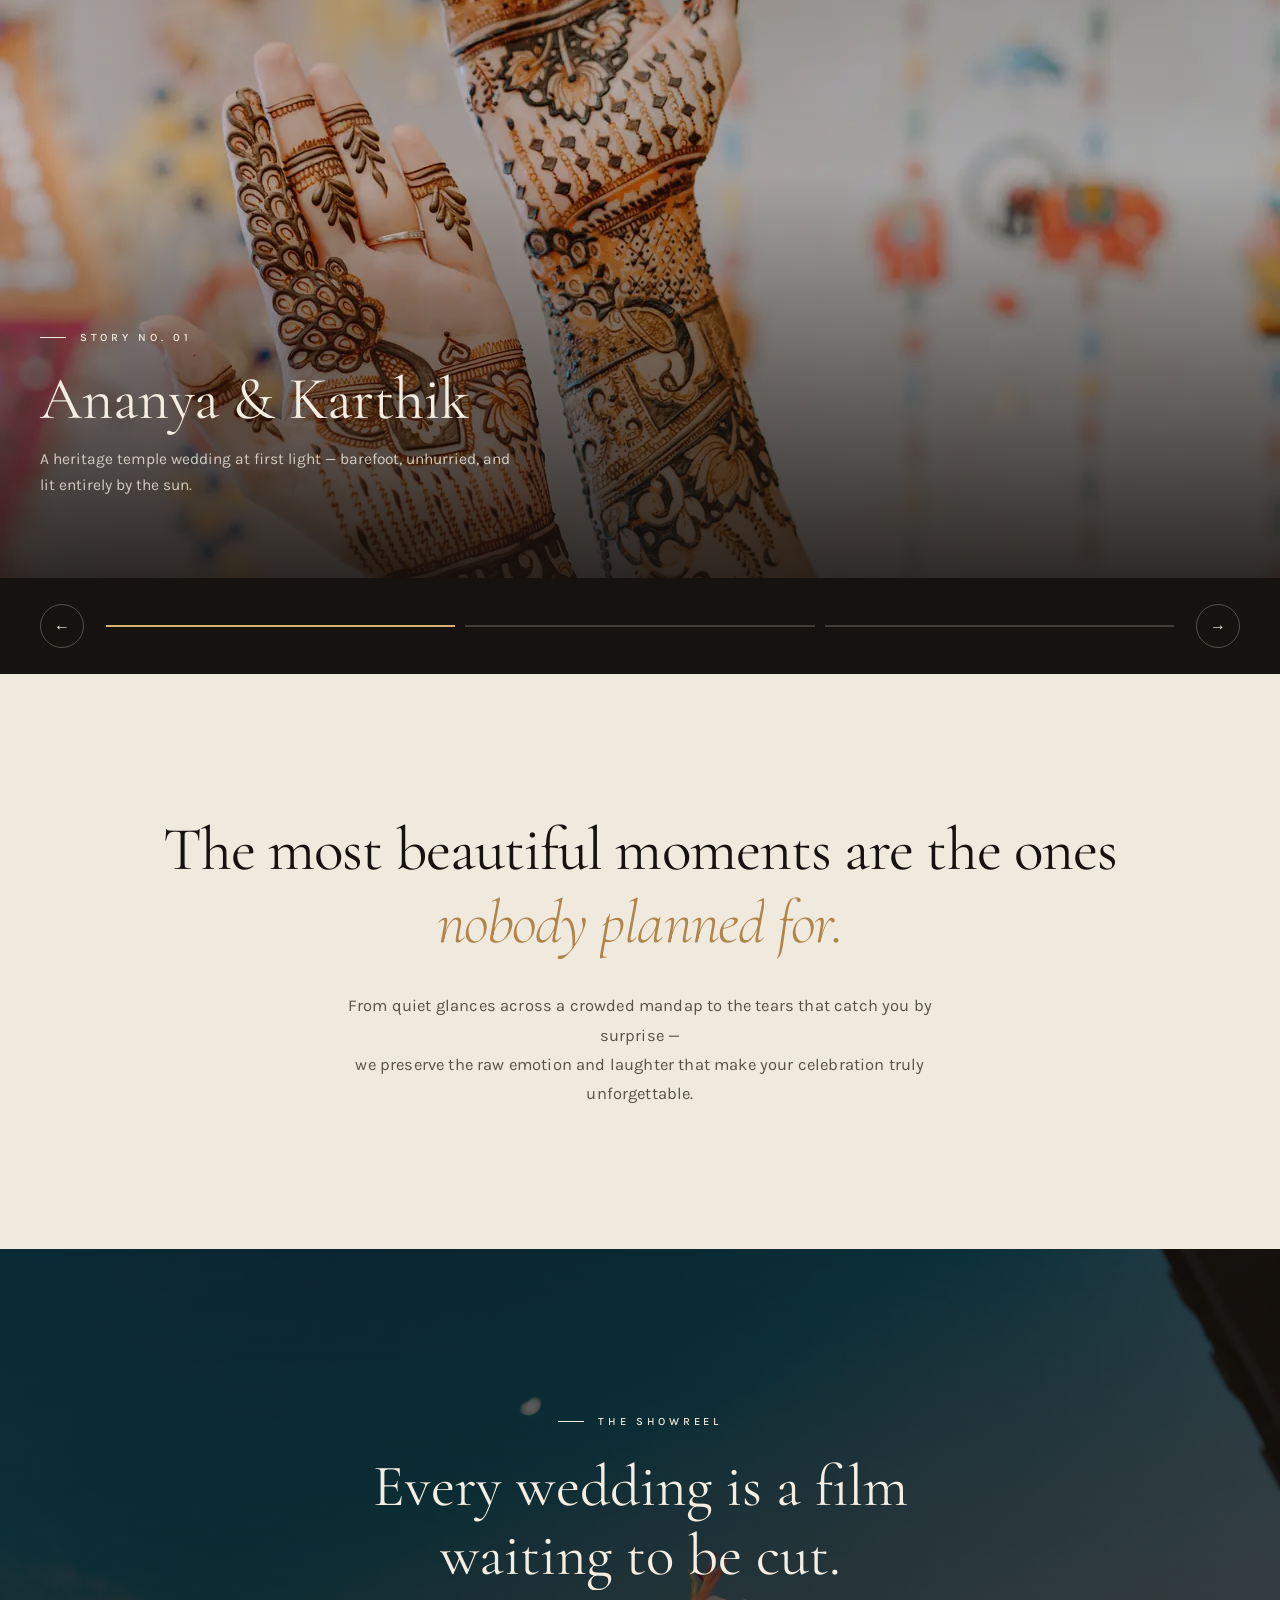
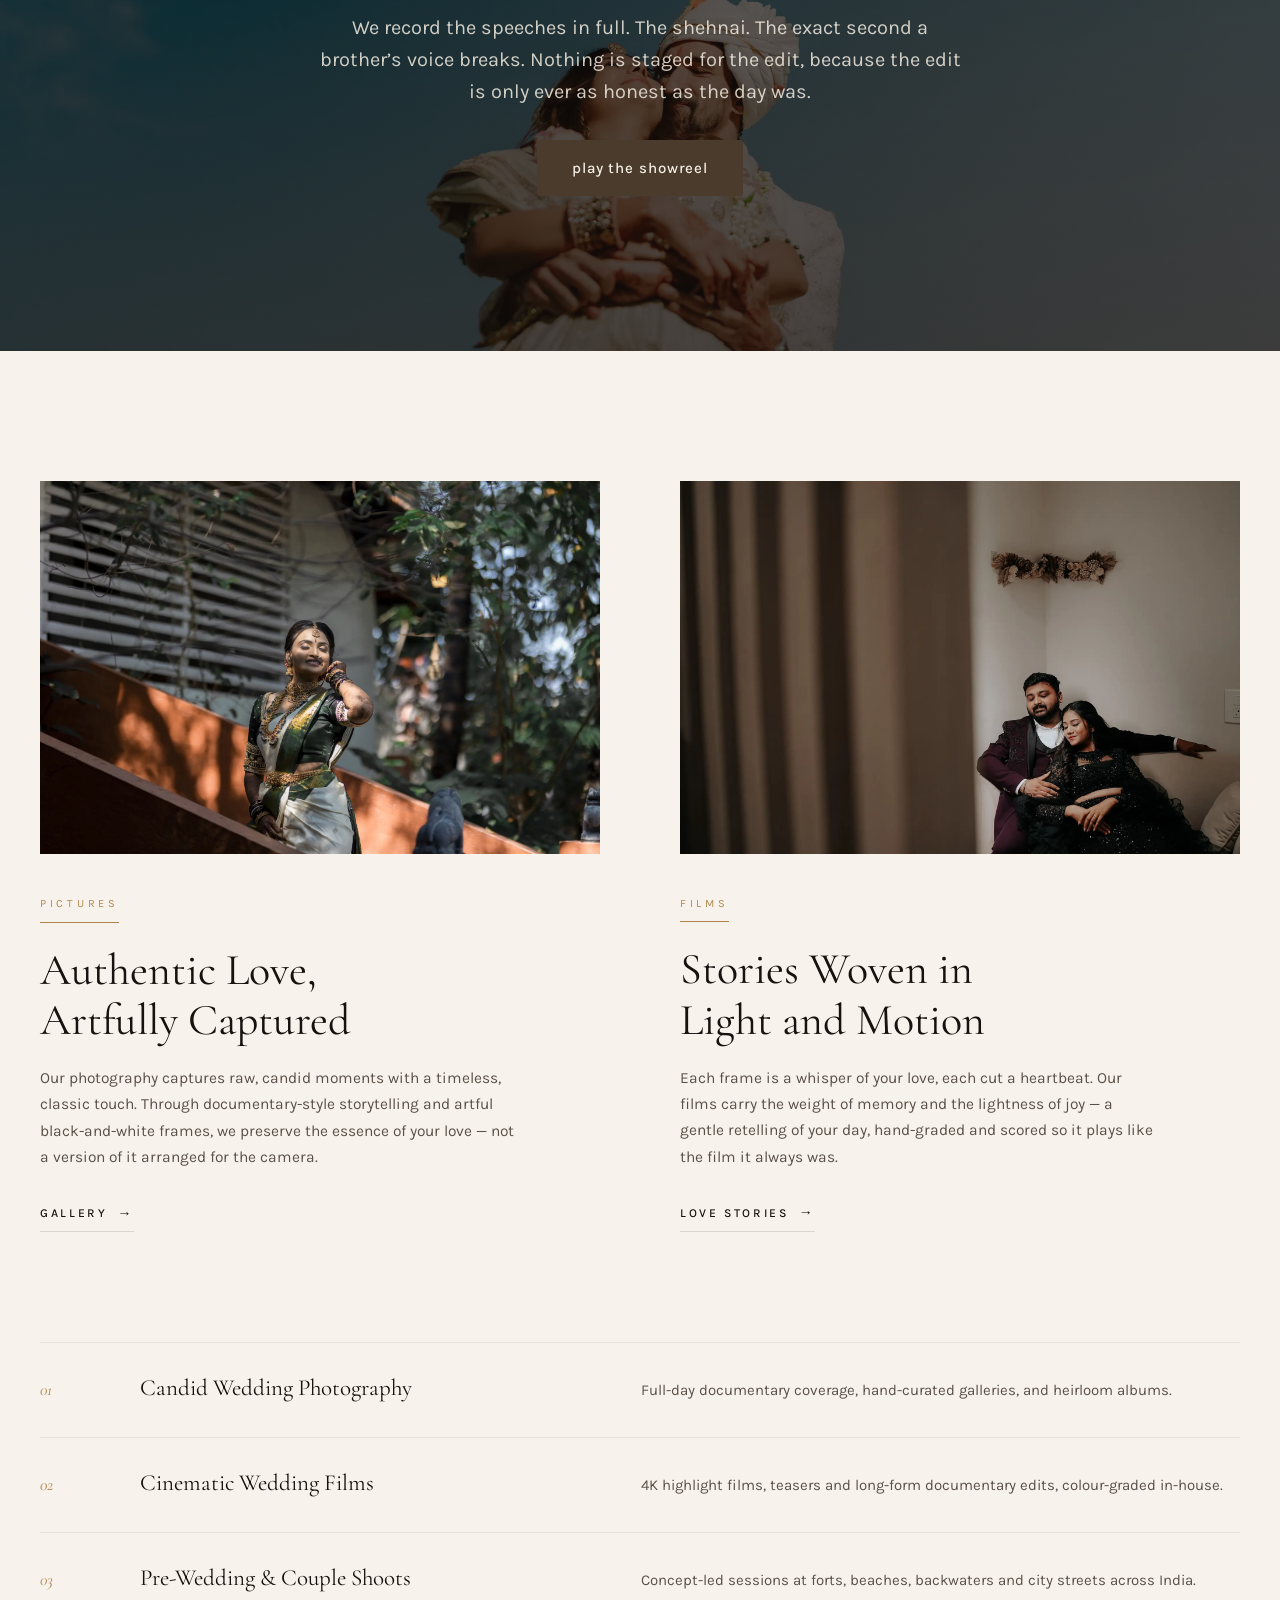
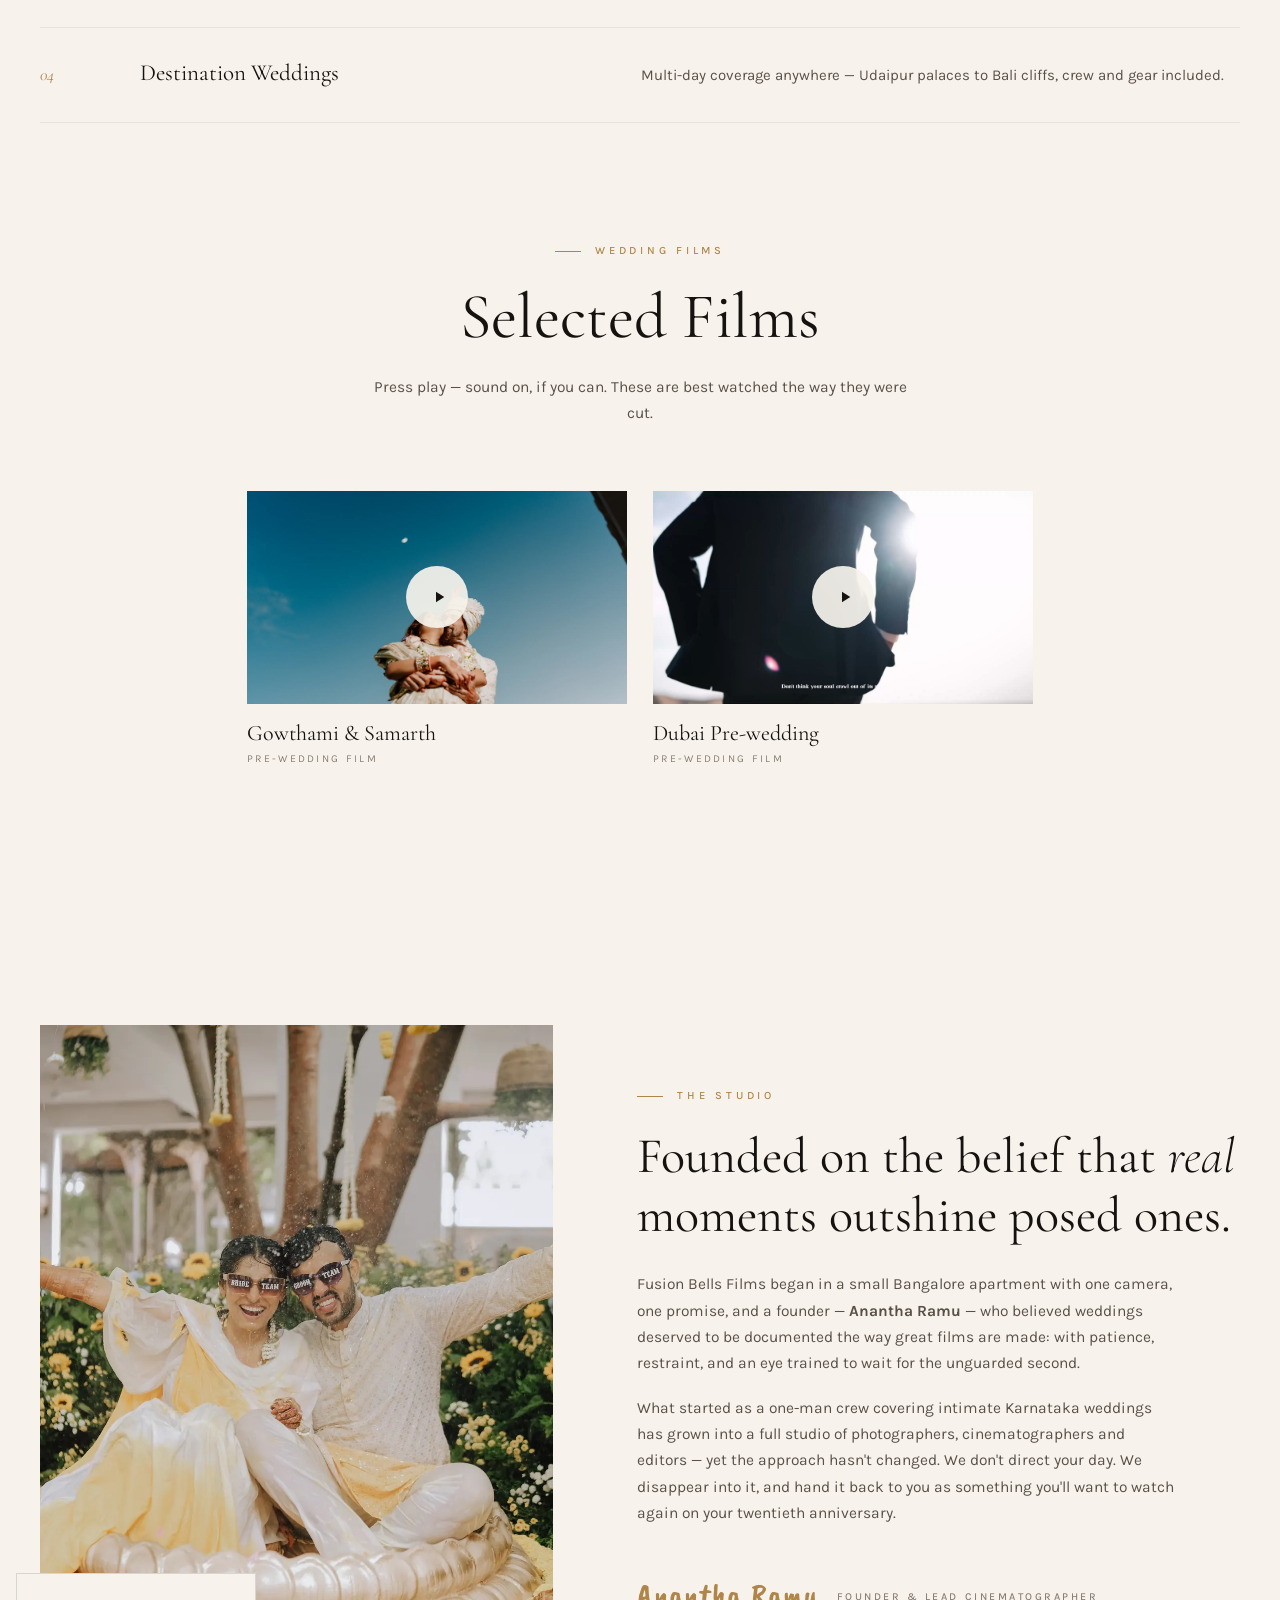
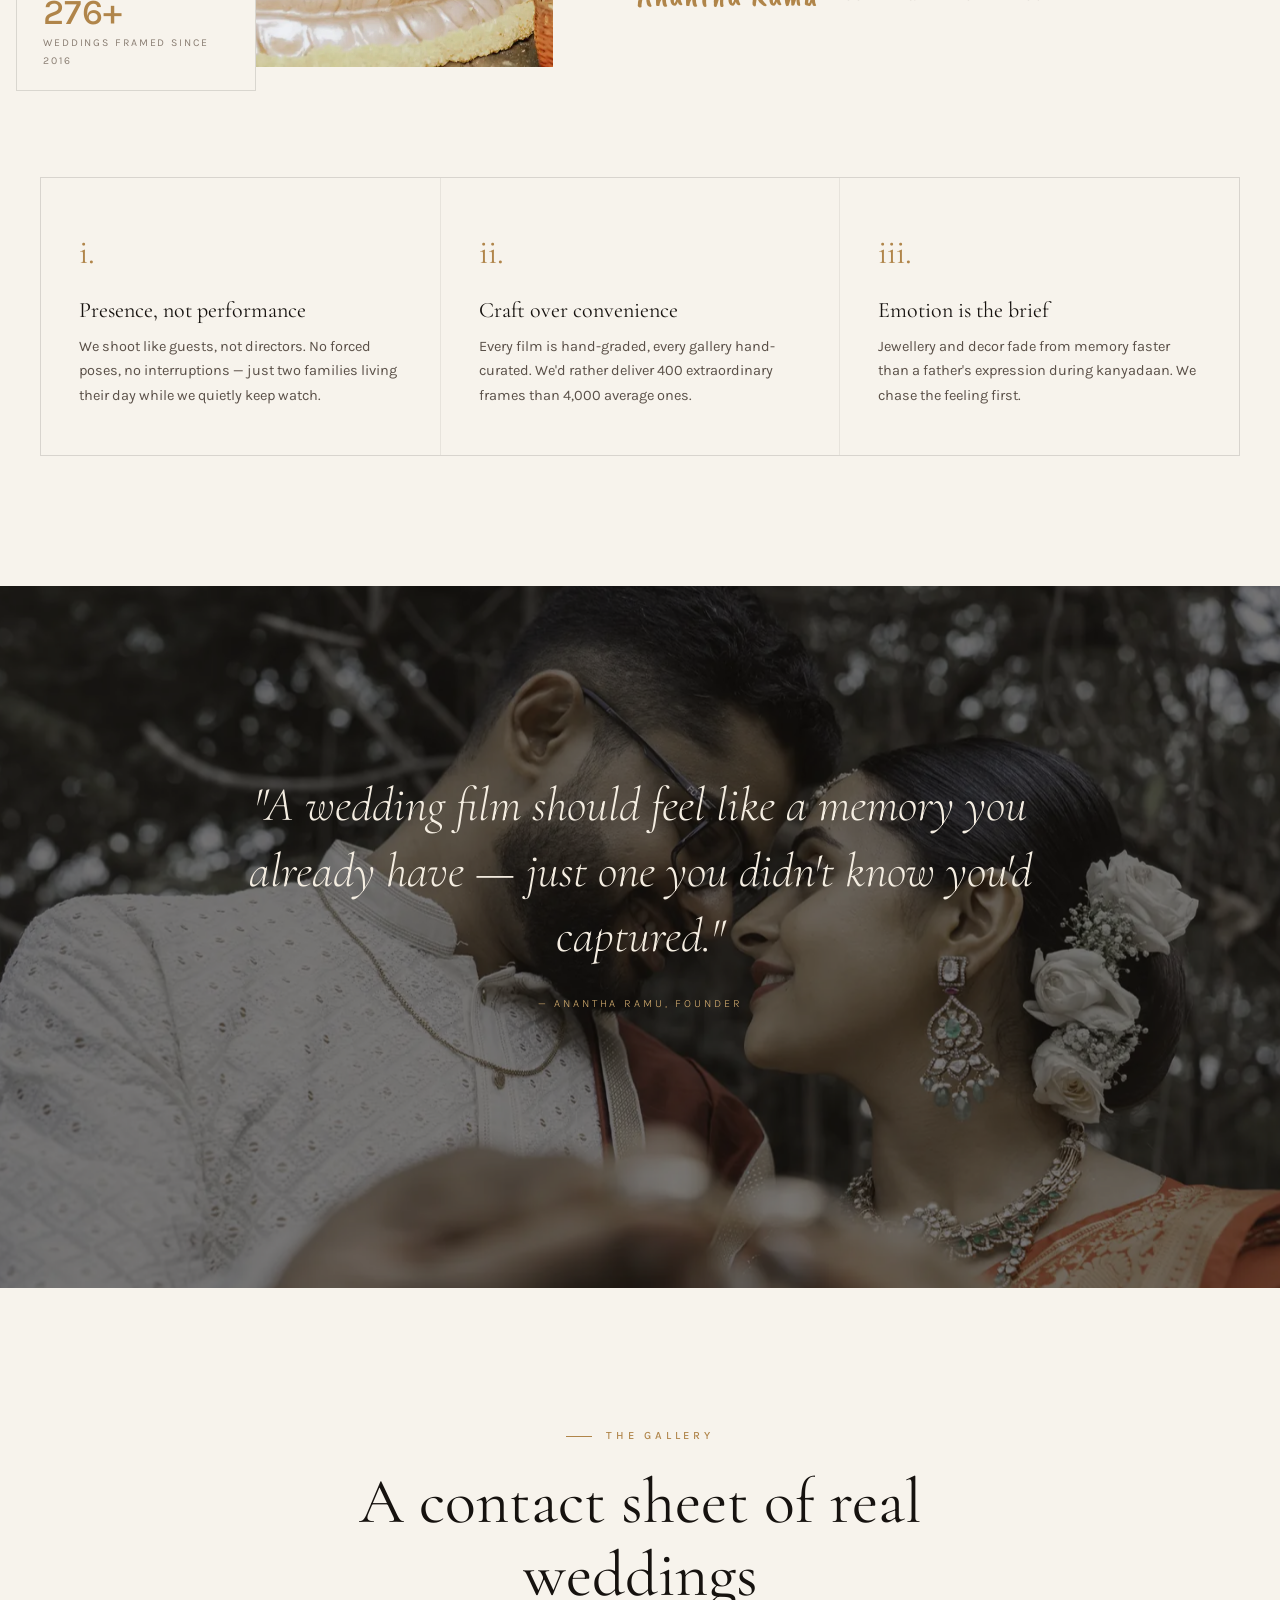
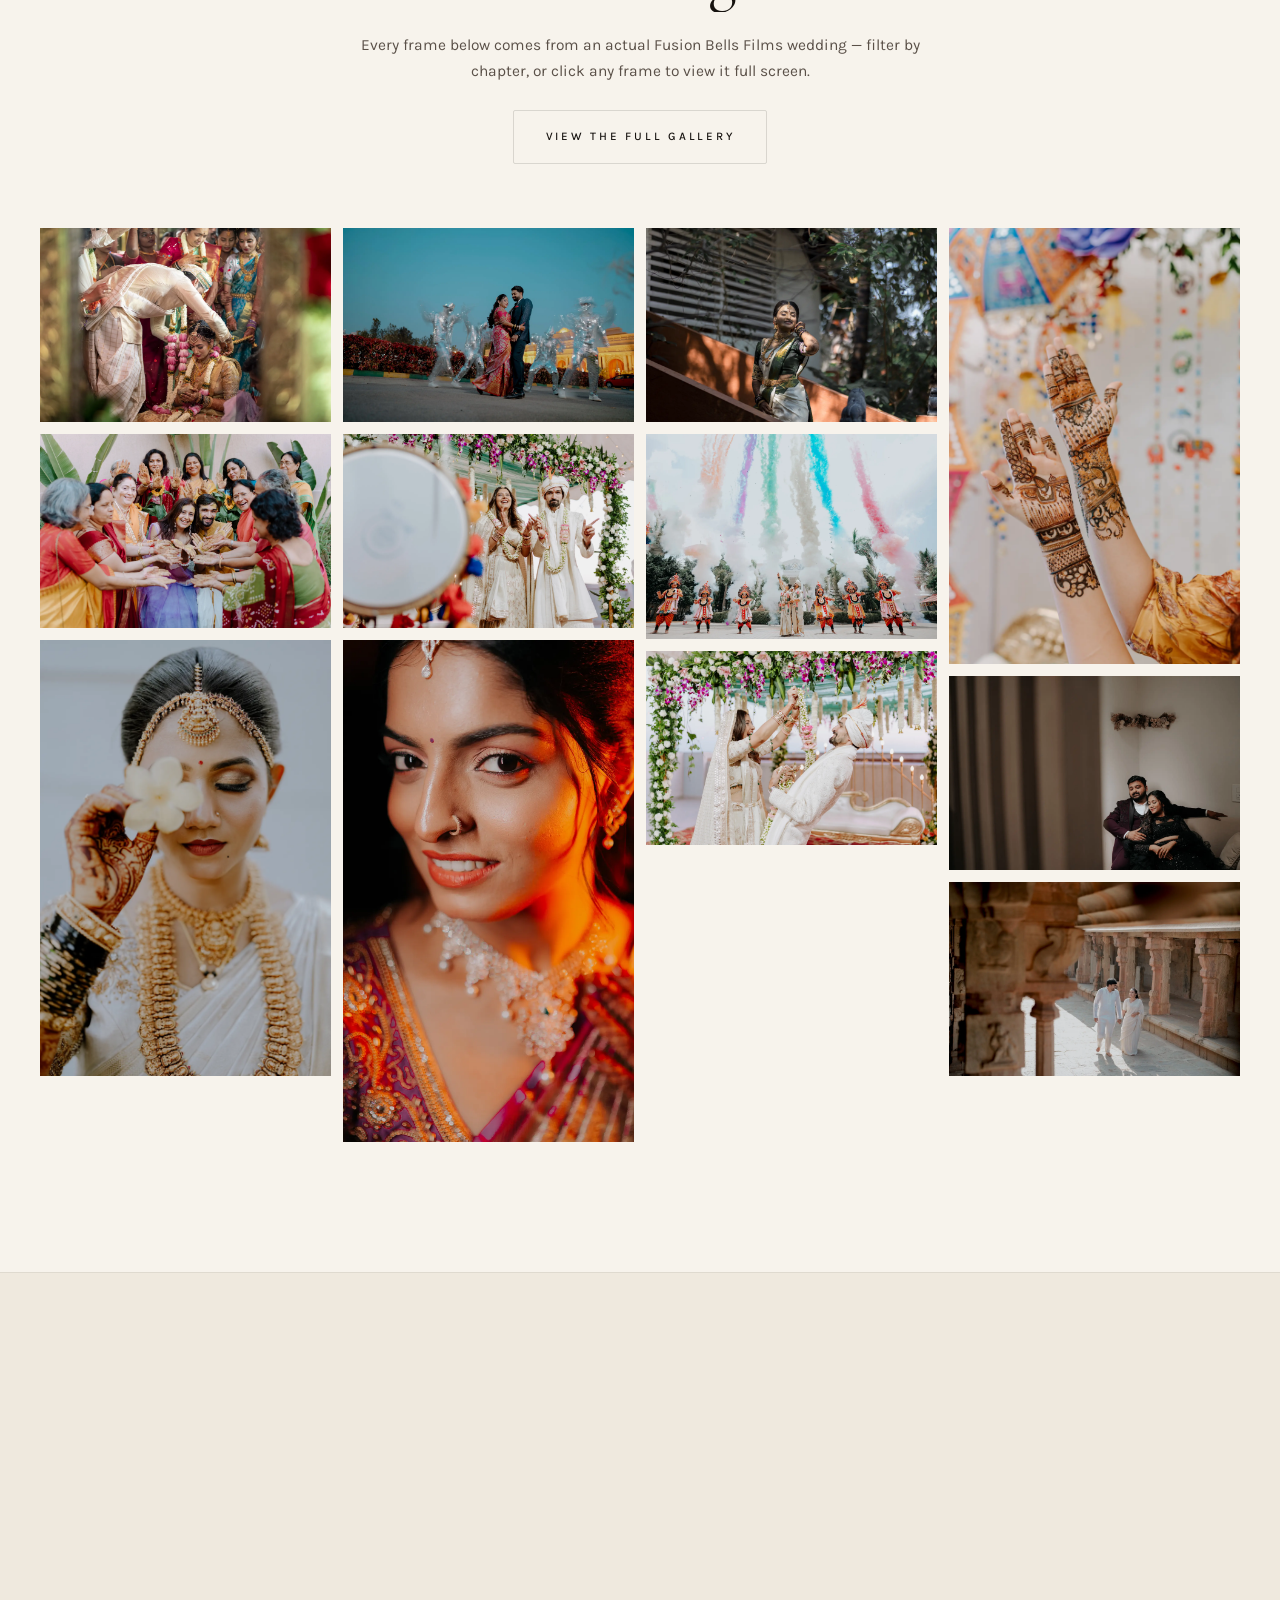
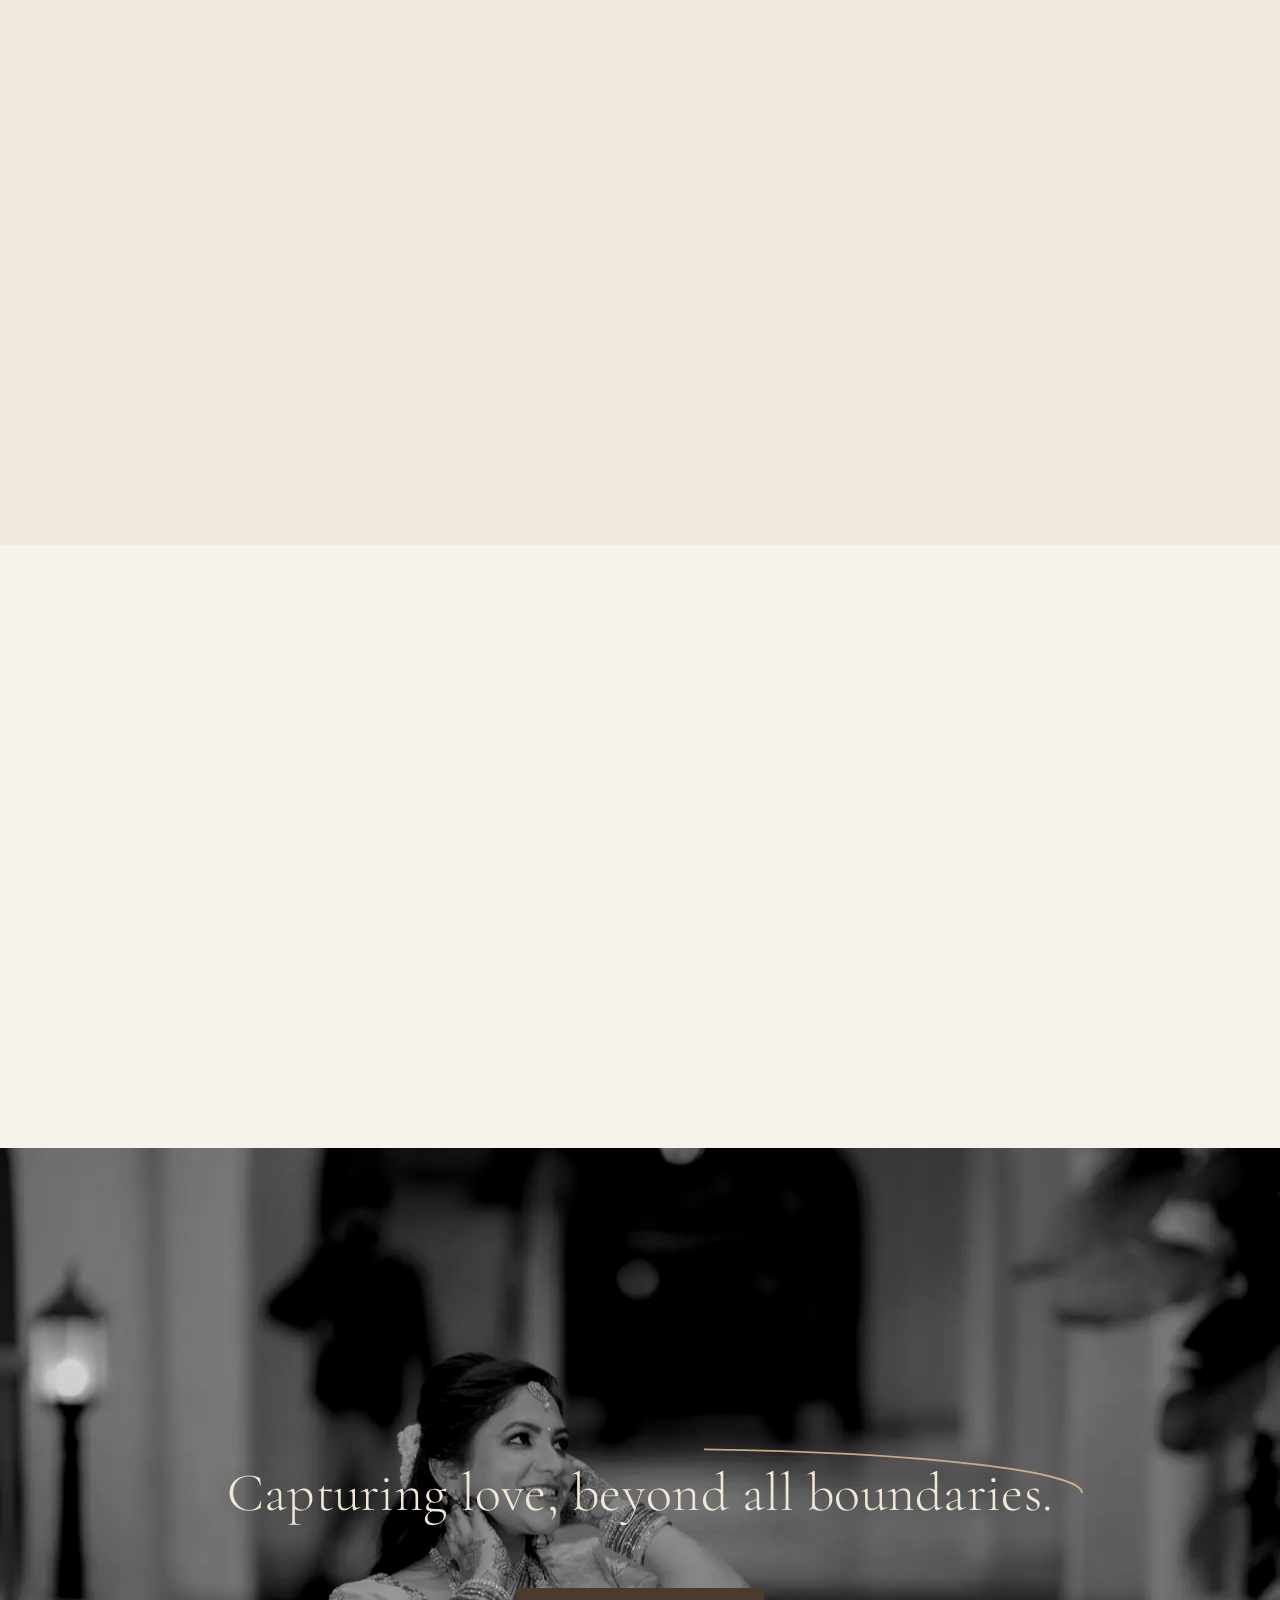
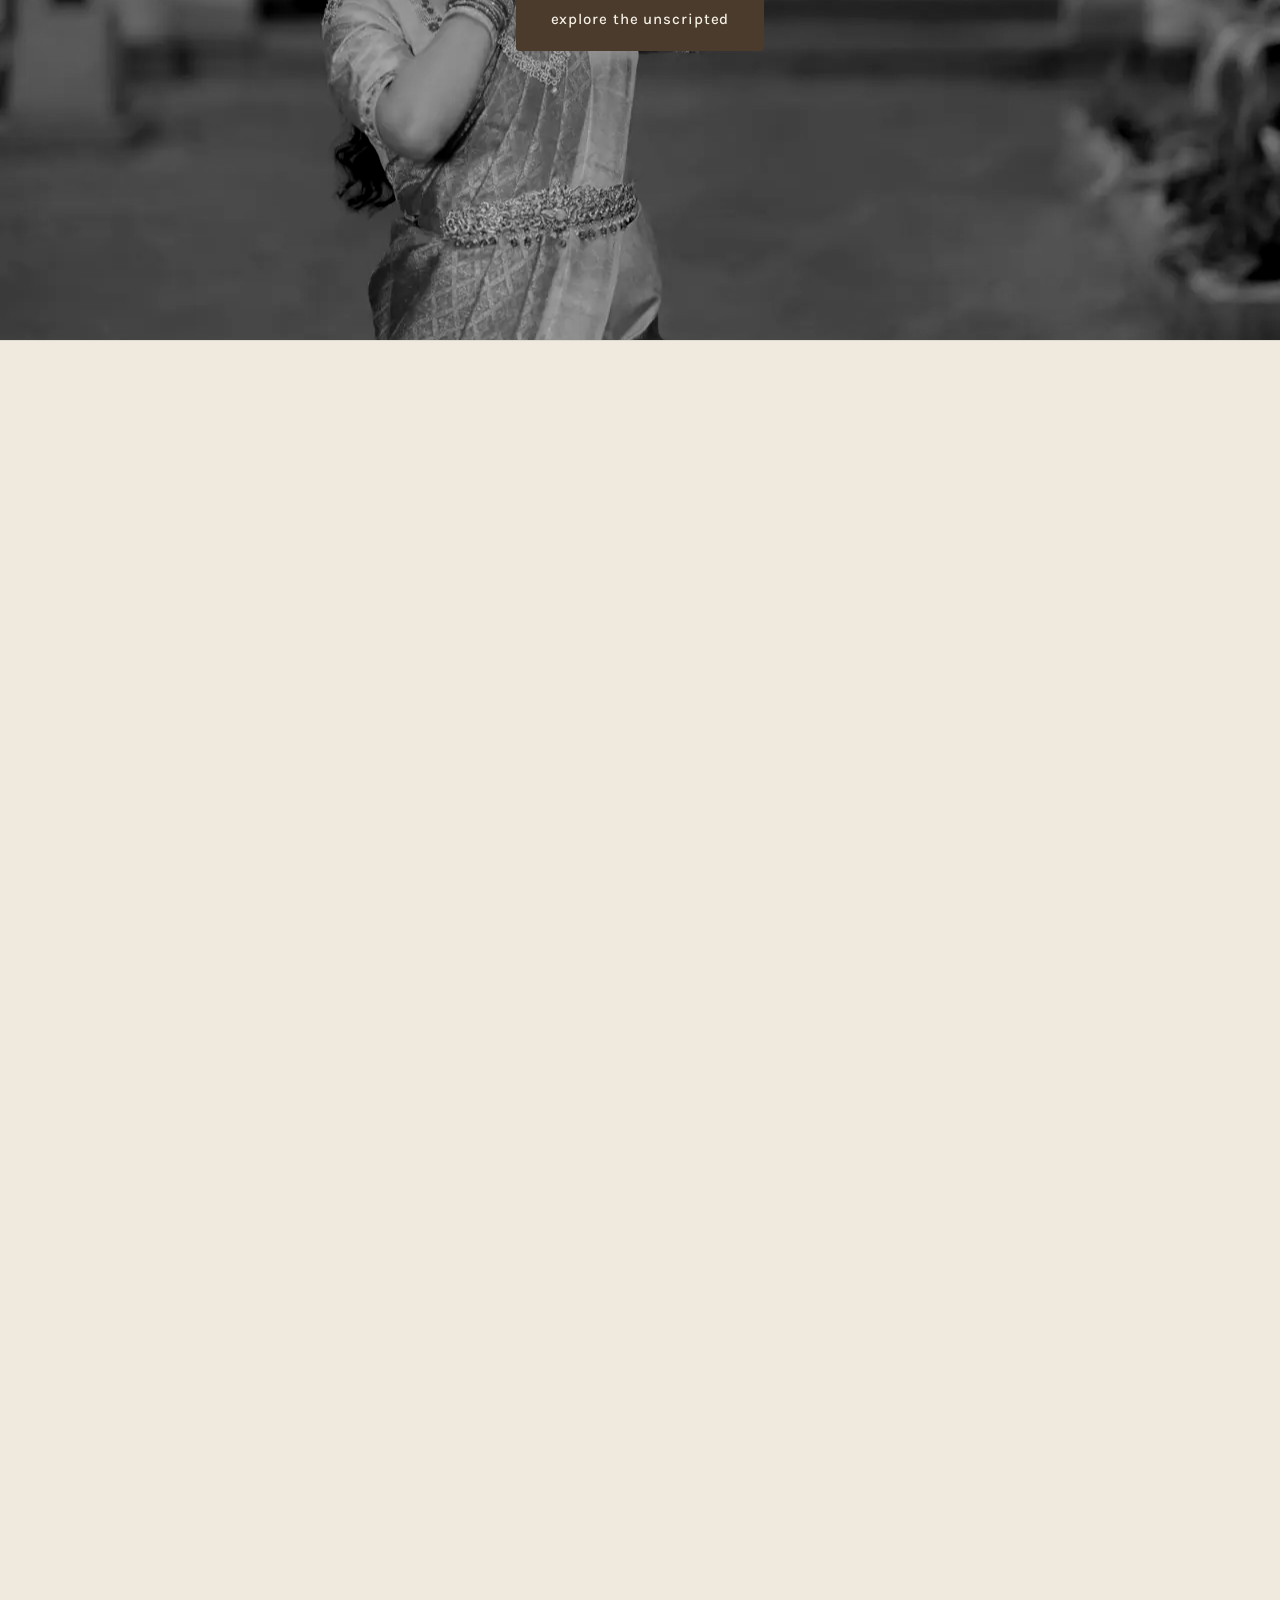
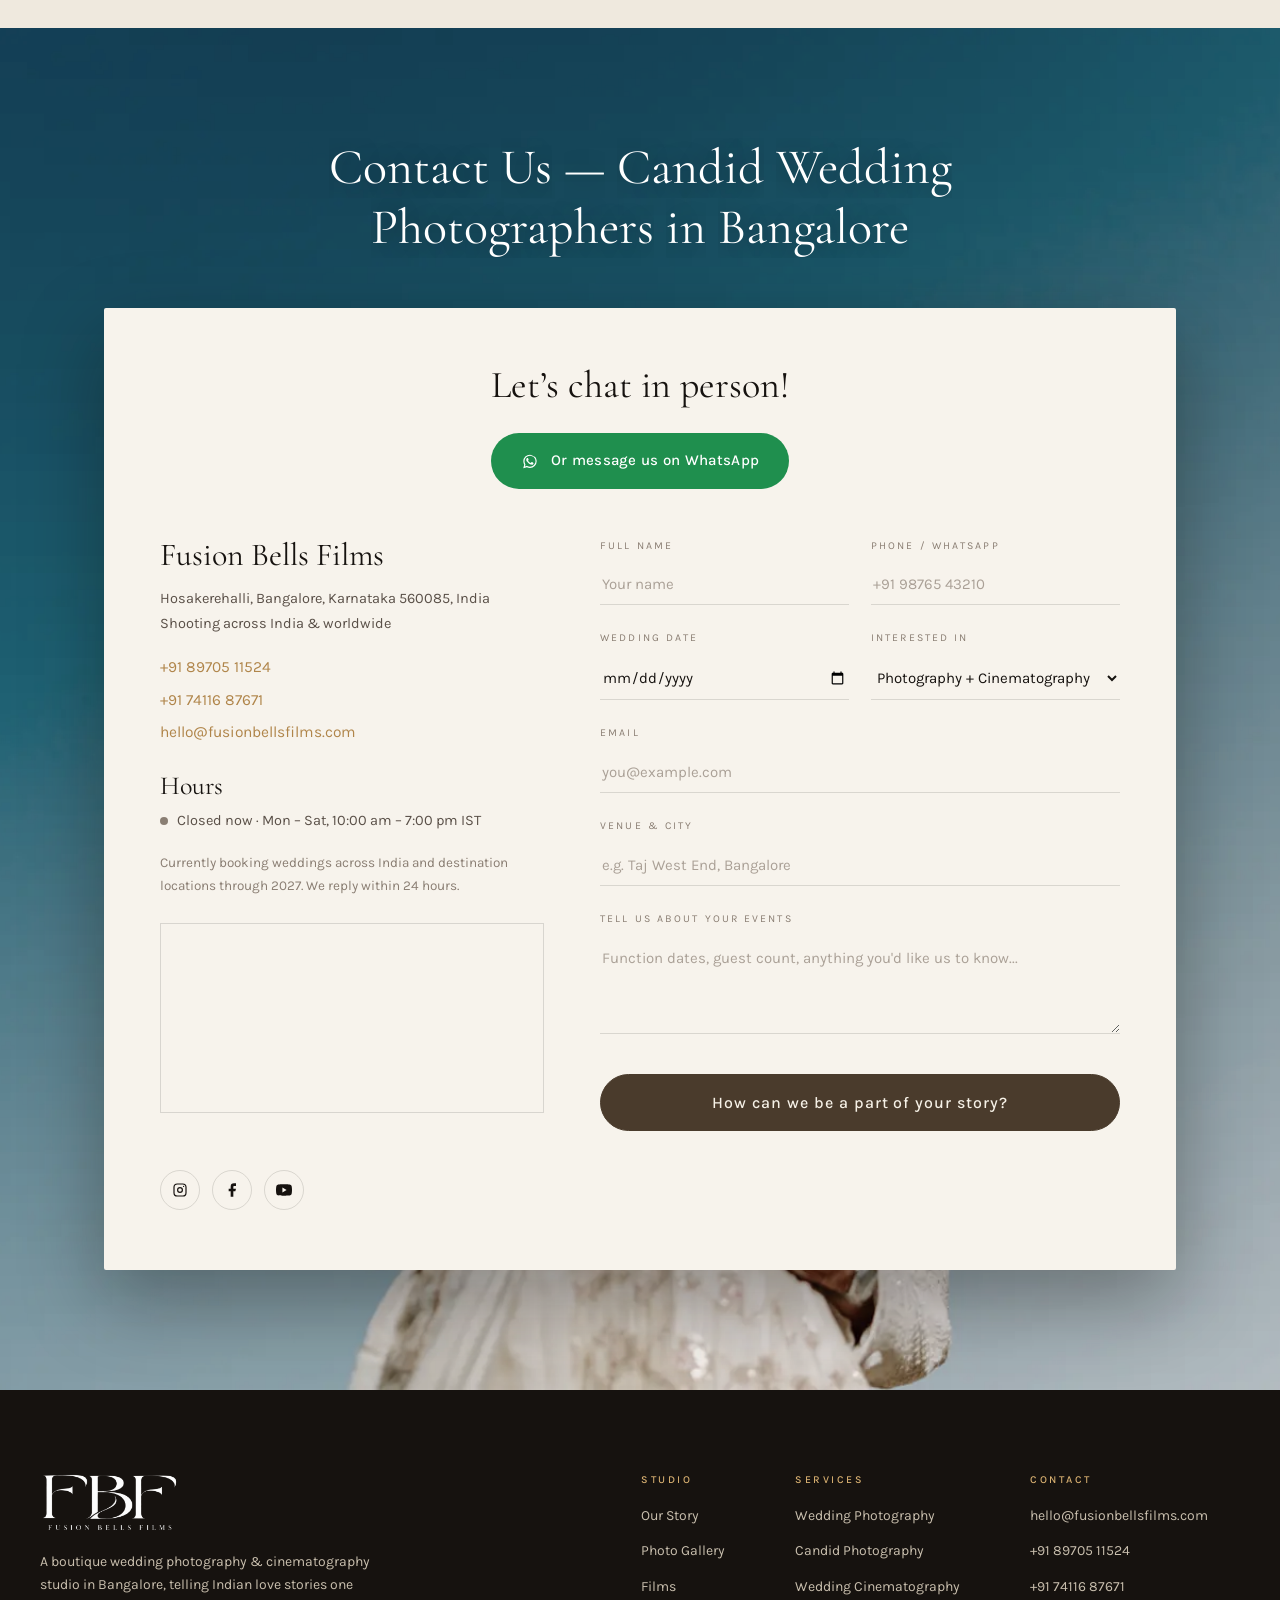
==== commit b6ee43d8: "security: add strict phone and form input validation, anti-spam protections, and HTTP security heade" ====
--- a/index.html
+++ b/index.html
@@ -718,11 +718,11 @@
             <div class="row2">
               <div class="field">
                 <label for="fName">Full name</label>
-                <input id="fName" name="name" type="text" required placeholder="Your name">
+                <input id="fName" name="name" type="text" required maxlength="60" minlength="2" autocomplete="name" placeholder="Your name">
               </div>
               <div class="field">
                 <label for="fPhone">Phone / WhatsApp</label>
-                <input id="fPhone" name="phone" type="tel" required placeholder="+91">
+                <input id="fPhone" name="phone" type="tel" required maxlength="16" minlength="10" inputmode="tel" autocomplete="tel" placeholder="+91 98765 43210">
               </div>
             </div>
             <div class="row2">
@@ -742,15 +742,15 @@
             </div>
             <div class="field">
               <label for="fEmail">Email</label>
-              <input id="fEmail" name="email" type="email" autocomplete="email" placeholder="you@example.com">
+              <input id="fEmail" name="email" type="email" maxlength="100" autocomplete="email" placeholder="you@example.com">
             </div>
             <div class="field">
               <label for="fVenue">Venue &amp; city</label>
-              <input id="fVenue" name="venue" type="text" placeholder="e.g. Taj West End, Bangalore">
+              <input id="fVenue" name="venue" type="text" maxlength="120" placeholder="e.g. Taj West End, Bangalore">
             </div>
             <div class="field">
               <label for="fMsg">Tell us about your events</label>
-              <textarea id="fMsg" name="message" placeholder="Function dates, guest count, anything you'd like us to know..."></textarea>
+              <textarea id="fMsg" name="message" maxlength="2000" placeholder="Function dates, guest count, anything you'd like us to know..."></textarea>
             </div>
 
             <!-- Hidden from people, irresistible to bots. Anything typed in
